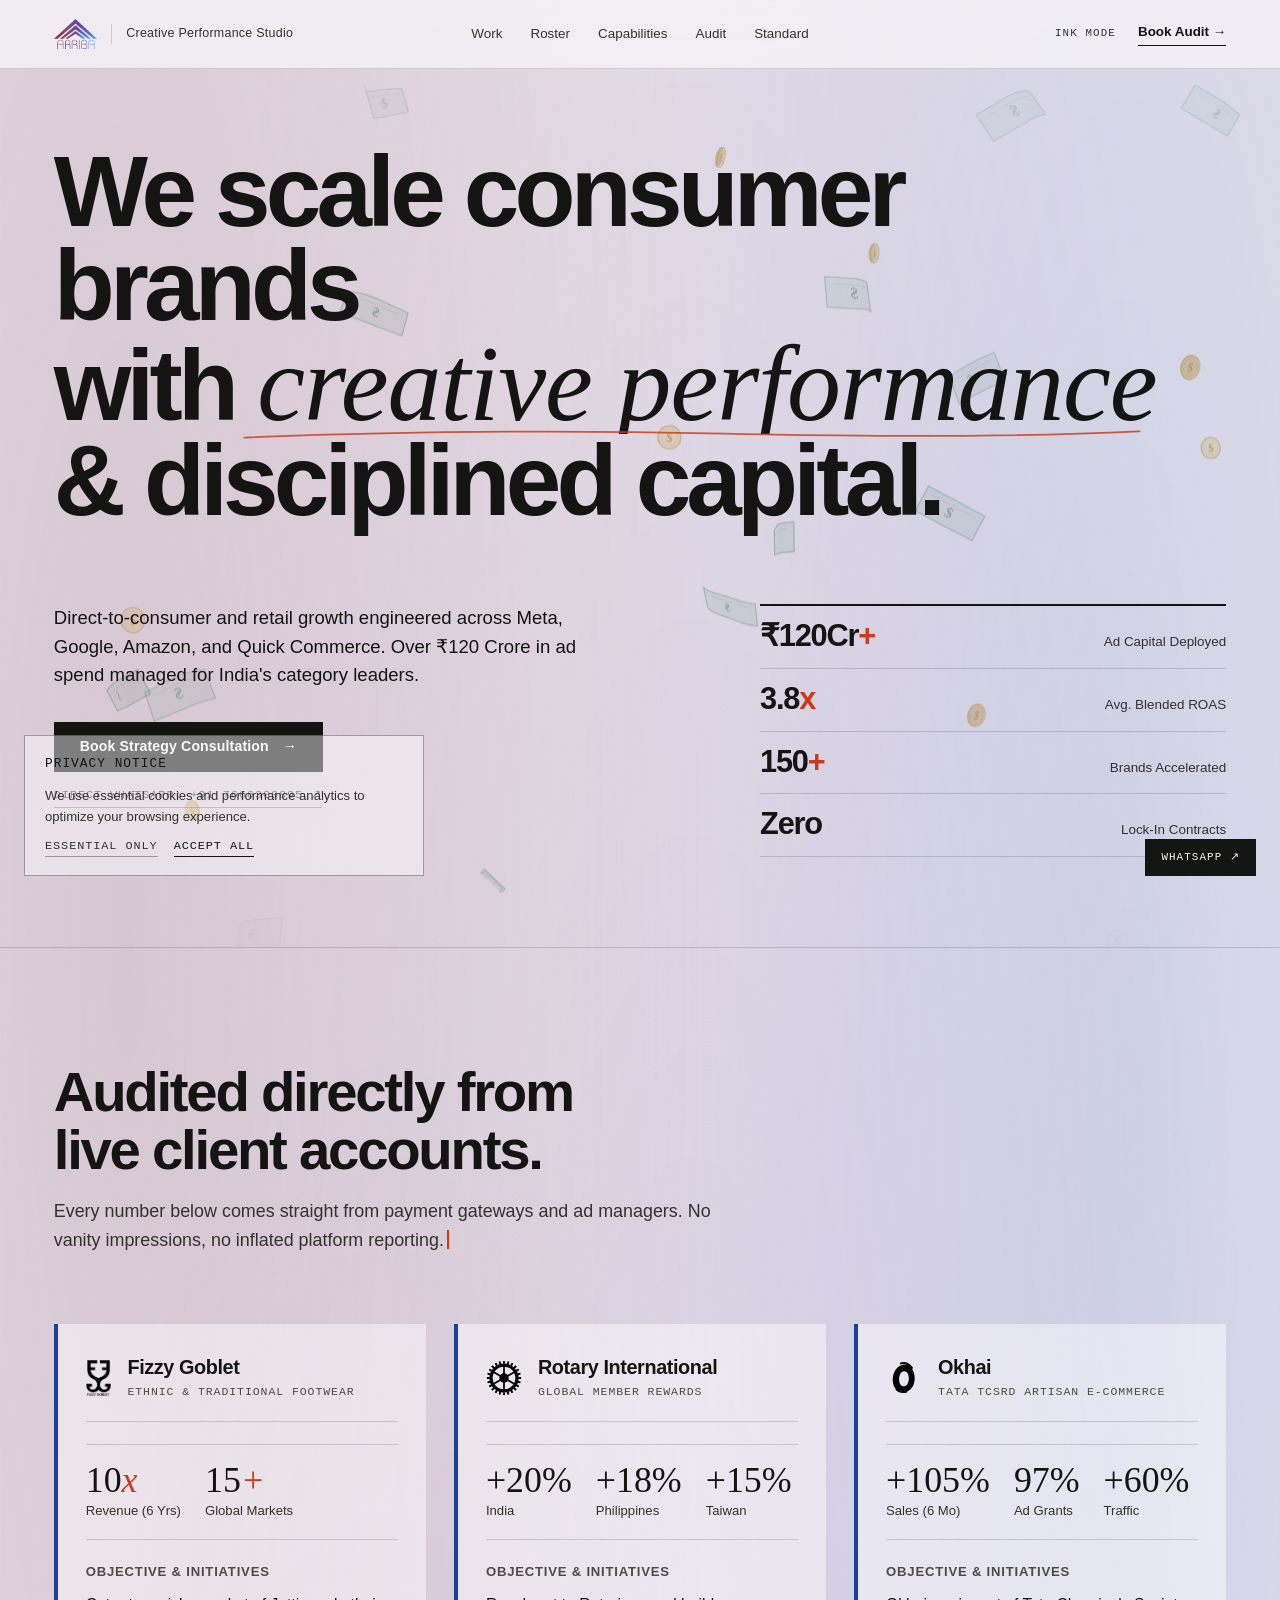
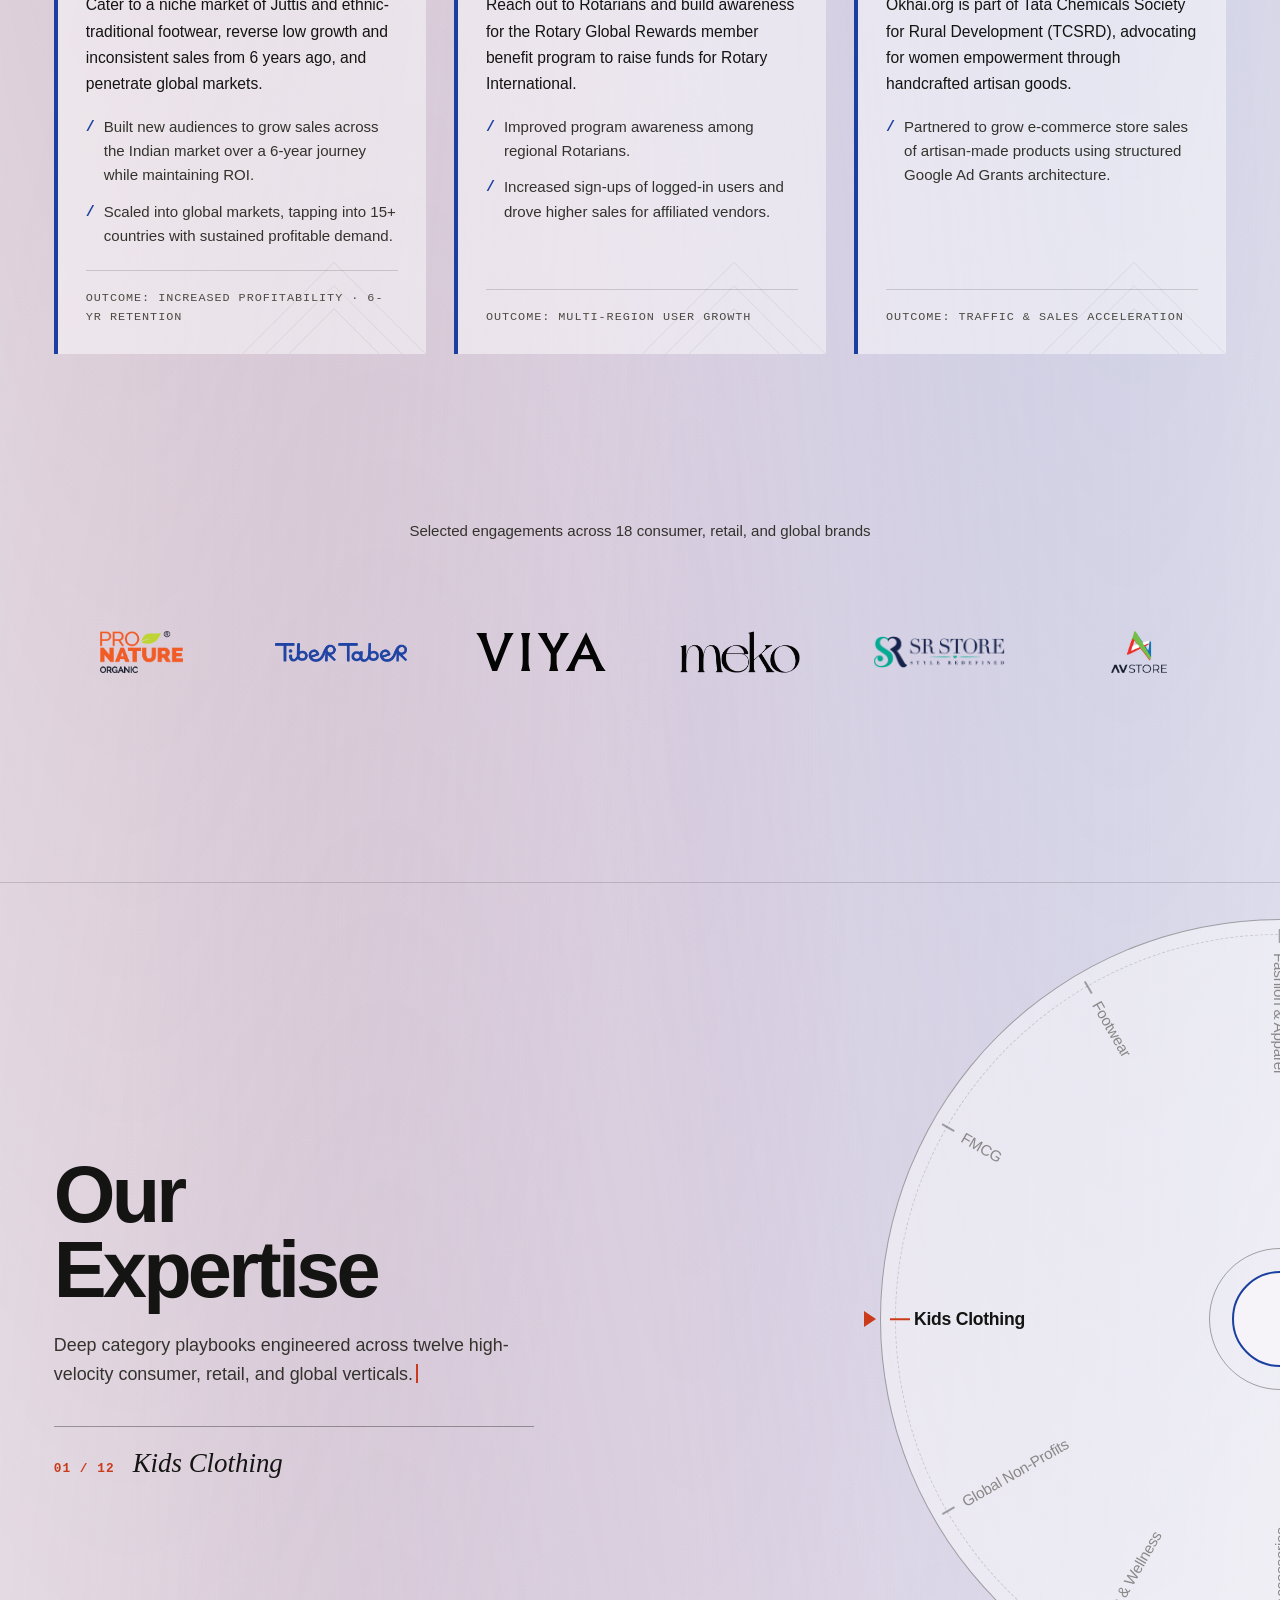
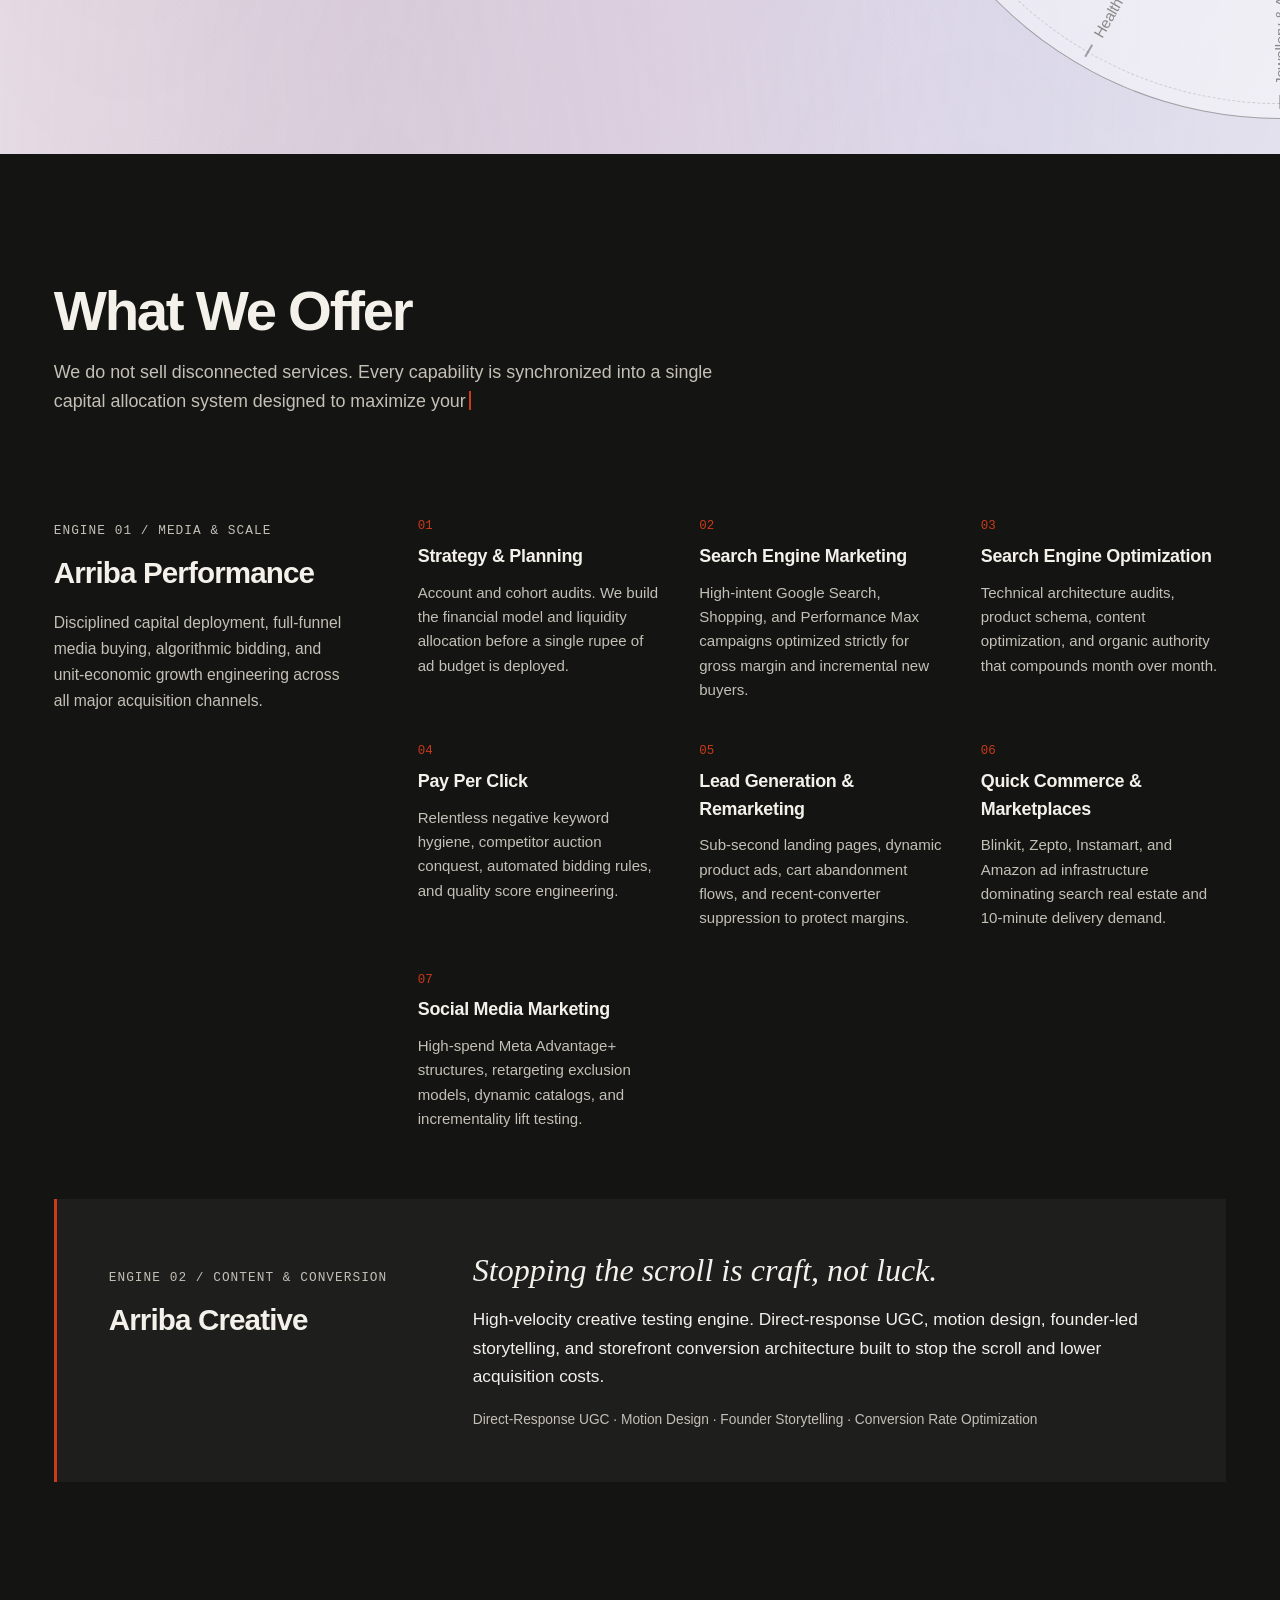
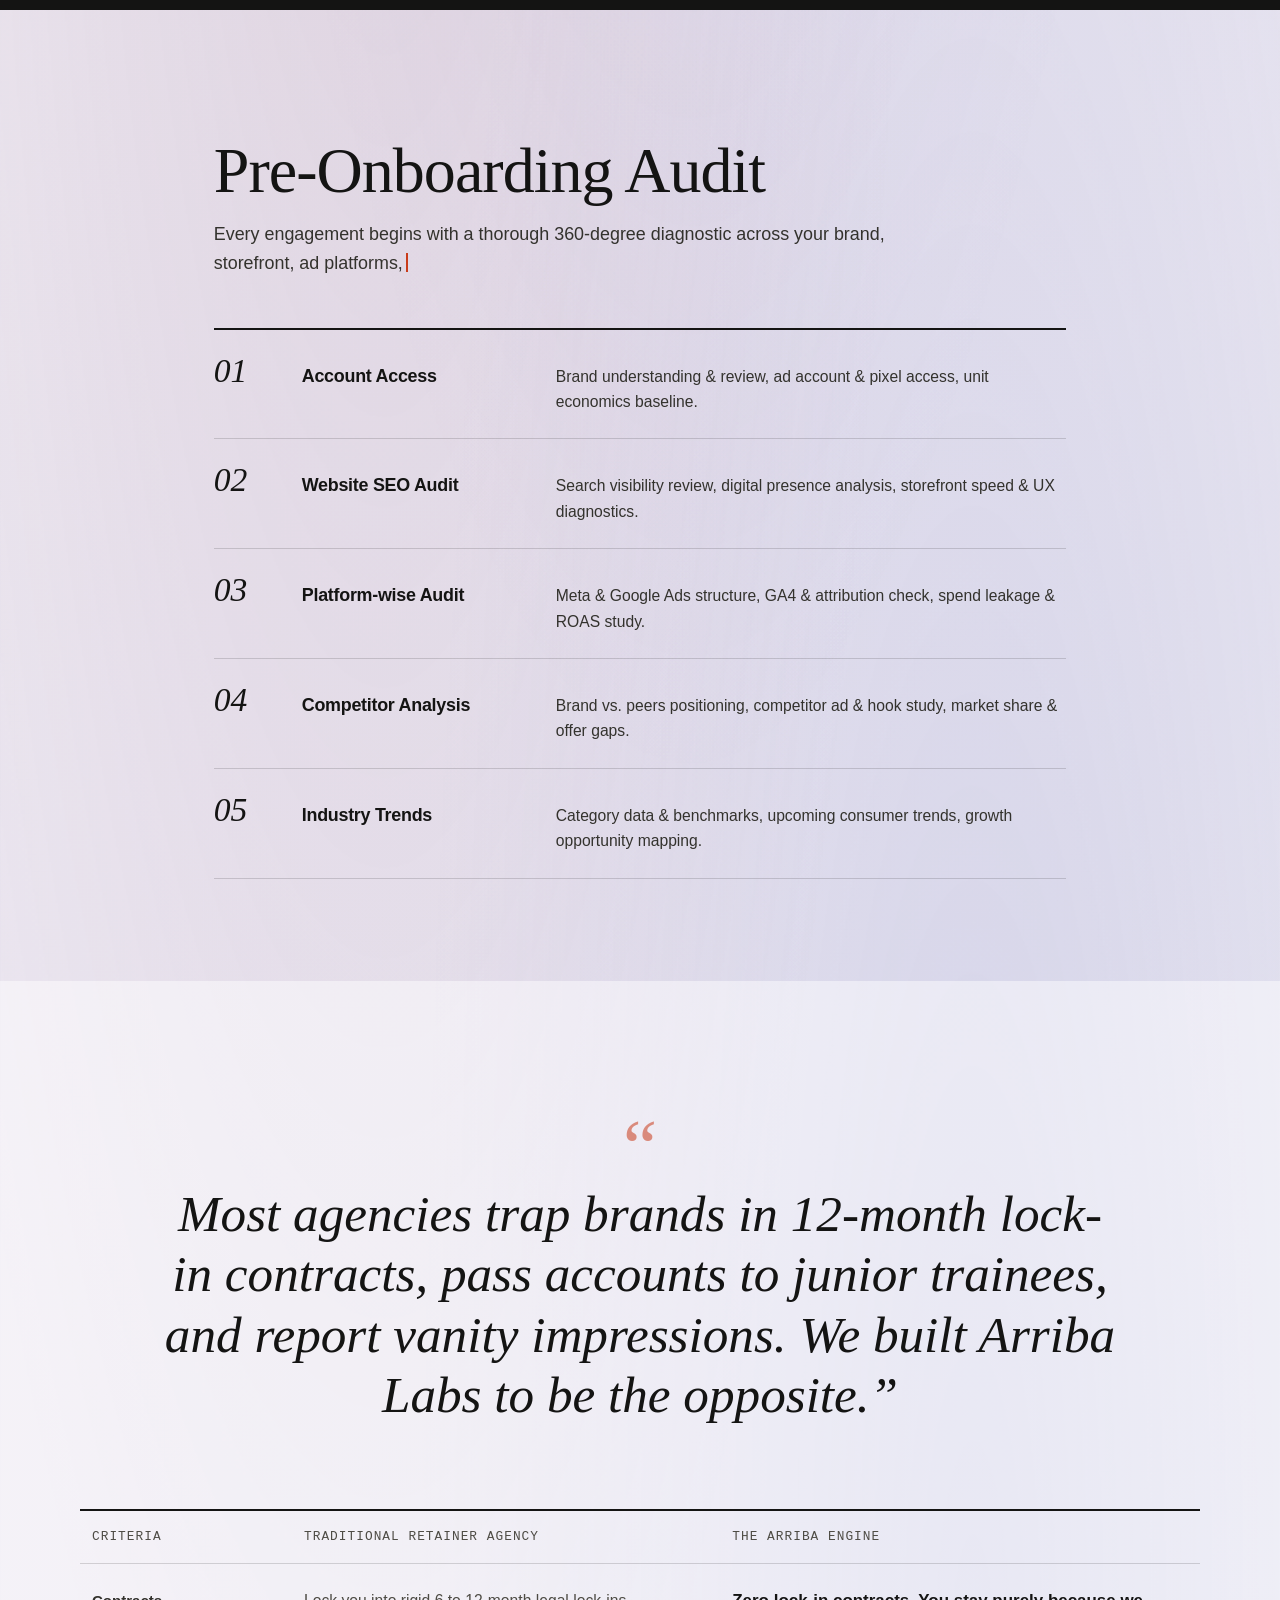
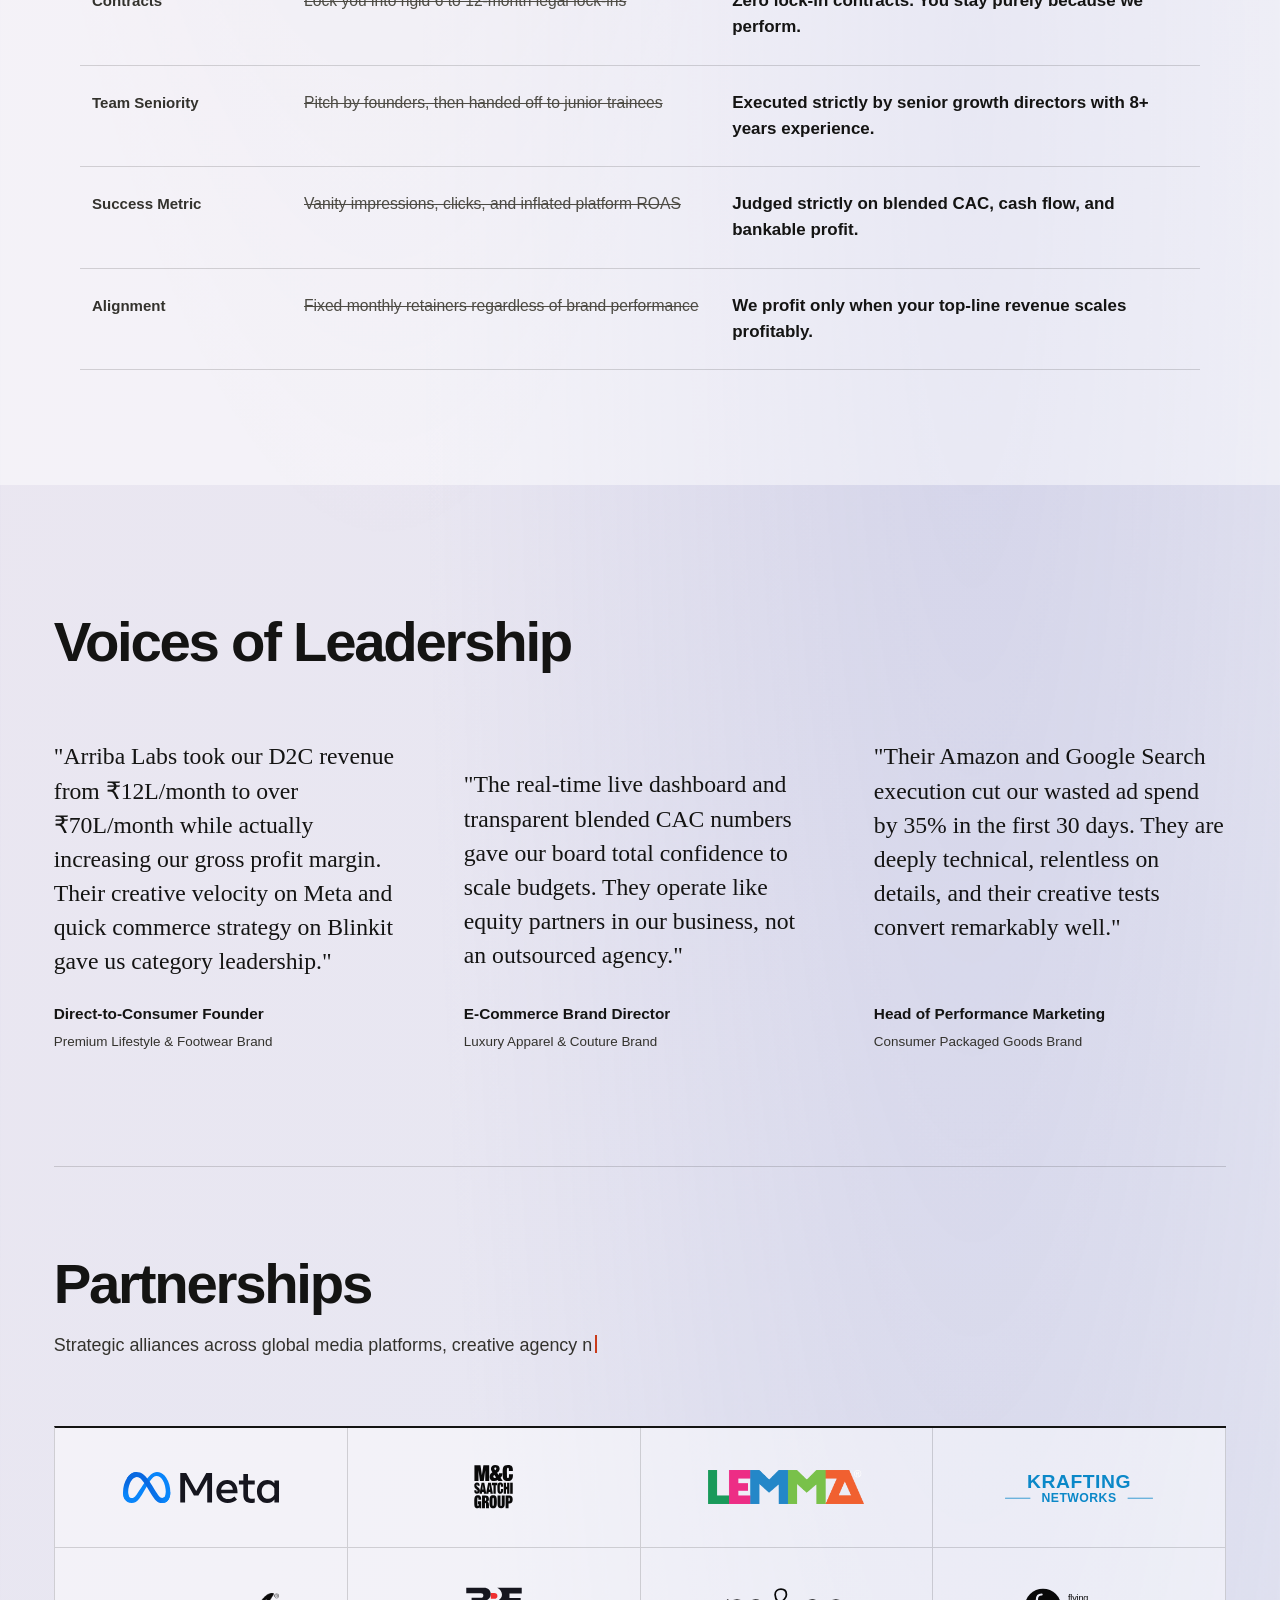
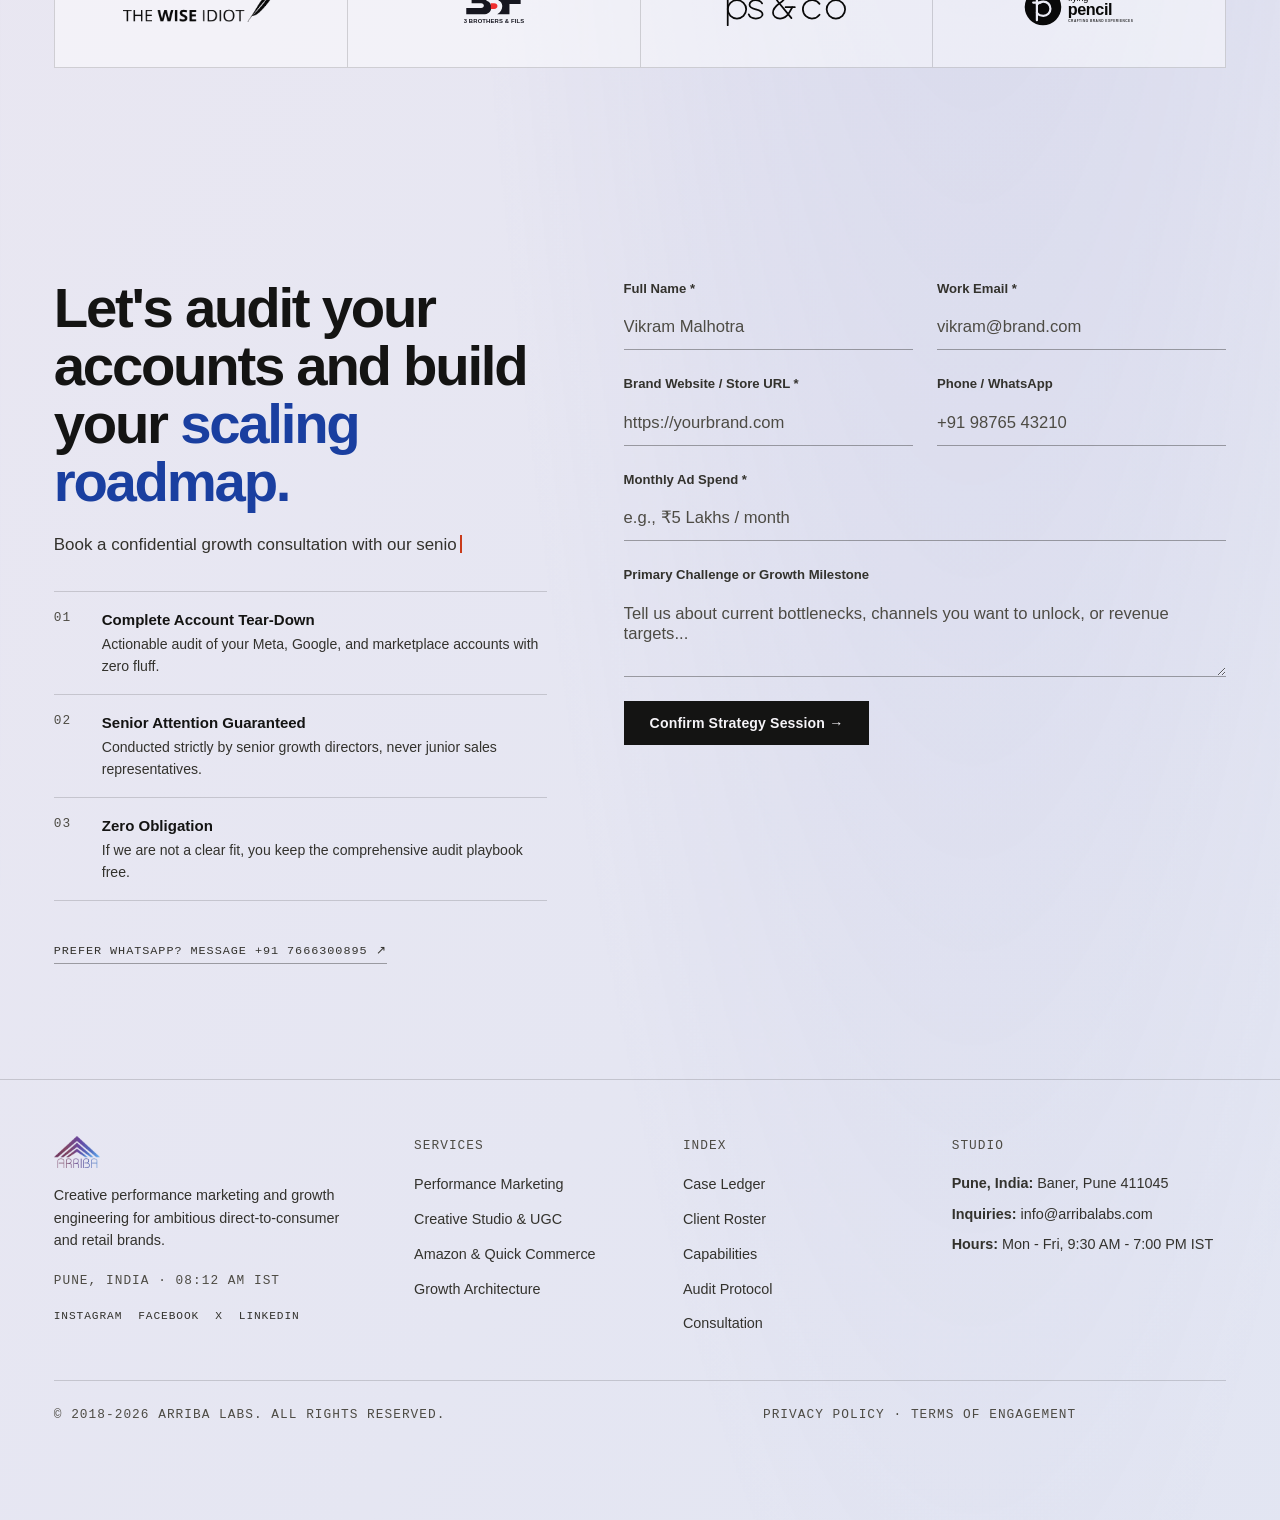
==== index.html @ d2f987c9 "Add Our Expertise section with right-aligned rolling half-wheel industry dial" ====
<!DOCTYPE html>
<html lang="en">
<head>
  <meta charset="UTF-8">
  <meta name="viewport" content="width=device-width, initial-scale=1.0">
  <title>Arriba Labs | Creative Performance Marketing Studio</title>
  <meta name="description" content="Arriba Labs is a creative performance marketing studio scaling high-growth direct-to-consumer and retail brands with over Rs 120 Crore in ad capital deployed. Meta Business Partner and Google Premier Partner.">
  <meta name="keywords" content="e-commerce growth agency, performance marketing, meta ads, google ads, amazon ads, quick commerce, retail media, CRO, Arriba Labs">
  <meta name="author" content="Arriba Labs">

  <!-- Security Headers & Policies -->
  <meta http-equiv="Content-Security-Policy" content="default-src 'self'; script-src 'self'; style-src 'self' 'unsafe-inline' https://fonts.googleapis.com; font-src 'self' https://fonts.gstatic.com; img-src 'self' data: https:; connect-src 'self' https://formsubmit.co; upgrade-insecure-requests;">
  <meta http-equiv="X-Content-Type-Options" content="nosniff">
  <meta name="referrer" content="strict-origin-when-cross-origin">

  <!-- Open Graph -->
  <meta property="og:type" content="website">
  <meta property="og:title" content="Arriba Labs | Creative Performance Marketing Studio">
  <meta property="og:description" content="Direct-to-consumer and retail growth engineered across Meta, Google, Amazon, and Quick Commerce. Over Rs 120 Crore in ad spend managed for category leaders.">
  <meta property="og:url" content="https://arribalabs.com">
  <meta property="og:site_name" content="Arriba Labs">
  <meta property="og:image" content="https://arribalabs.com/og-image.jpg">
  <meta property="og:image:width" content="1200">
  <meta property="og:image:height" content="630">
  <meta property="og:image:alt" content="Arriba Labs - Creative Performance Marketing Studio">

  <!-- Twitter Card -->
  <meta name="twitter:card" content="summary_large_image">
  <meta name="twitter:title" content="Arriba Labs | Creative Performance Marketing Studio">
  <meta name="twitter:description" content="Direct-to-consumer and retail growth engineered across Meta, Google, Amazon, and Quick Commerce. Over Rs 120 Crore in ad spend managed.">
  <meta name="twitter:image" content="https://arribalabs.com/og-image.jpg">

  <!-- Favicons & Manifest -->
  <link rel="icon" type="image/x-icon" href="favicon.ico">
  <link rel="icon" type="image/png" sizes="16x16" href="favicon-16x16.png">
  <link rel="icon" type="image/png" sizes="32x32" href="favicon-32x32.png">
  <link rel="icon" type="image/png" sizes="192x192" href="favicon.png">
  <link rel="apple-touch-icon" sizes="180x180" href="apple-touch-icon.png">
  <link rel="manifest" href="site.webmanifest">
  <meta name="theme-color" content="#f2efe9">

  <!-- Typography: Plus Jakarta Sans + Instrument Serif + IBM Plex Mono -->
  <link rel="preconnect" href="https://fonts.googleapis.com">
  <link rel="preconnect" href="https://fonts.gstatic.com" crossorigin>
  <link href="https://fonts.googleapis.com/css2?family=IBM+Plex+Mono:wght@400;500;600&family=Instrument+Serif:ital@0;1&family=Plus+Jakarta+Sans:wght@400;500;600;700;800&display=swap" rel="stylesheet">

  <!-- Stylesheet -->
  <link rel="stylesheet" href="styles.css">
</head>
<body>

  <!-- ==================== PRINT MASTHEAD ==================== -->
  <header class="masthead" id="site-header">
    <div class="wrap masthead-inner">
      <a href="#top" class="masthead-brand" aria-label="Arriba Labs Home">
        <img src="images/arriba-logo-gradient.png" alt="Arriba Labs" class="masthead-logo" width="120" height="36">
        <span class="masthead-descriptor">Creative Performance Studio</span>
      </a>

      <nav class="masthead-nav" aria-label="Primary Navigation">
        <a href="#results" class="masthead-link">Work</a>
        <a href="#clients" class="masthead-link">Roster</a>
        <a href="#services" class="masthead-link">Capabilities</a>
        <a href="#approach" class="masthead-link">Audit</a>
        <a href="#standard" class="masthead-link">Standard</a>
      </nav>

      <div class="masthead-right">
        <button type="button" class="mode-switch" id="theme-toggle" aria-label="Switch paper and ink theme">Ink Mode</button>
        <a href="#contact" class="masthead-cta">Book Audit <span class="arrow-glide">&rarr;</span></a>
        <button type="button" class="menu-btn" id="mobile-toggle" aria-label="Open Menu">Menu</button>
      </div>
    </div>
  </header>

  <!-- Mobile Fullscreen Index -->
  <div class="mobile-index" id="mobile-drawer" aria-hidden="true">
    <div class="mobile-index-top">
      <img src="images/arriba-logo-gradient.png" alt="Arriba Labs" class="masthead-logo" width="110" height="32">
      <button type="button" class="menu-btn" id="drawer-close" style="display:inline-block;">Close</button>
    </div>

    <nav class="mobile-index-links" aria-label="Mobile Navigation">
      <a href="#results"><span>01</span>Selected Work</a>
      <a href="#clients"><span>02</span>Client Roster</a>
      <a href="#services"><span>03</span>Capabilities</a>
      <a href="#approach"><span>04</span>Pre-Onboarding Audit</a>
      <a href="#standard"><span>05</span>The Arriba Standard</a>
      <a href="#contact"><span>06</span>Consultation</a>
    </nav>

    <div style="display:flex; flex-direction:column; gap:12px;">
      <a href="#contact" class="action-primary">Book Strategy Consultation &rarr;</a>
      <a href="https://wa.me/917666300895?text=Hi%20Arriba%20Labs,%20I'd%20like%20to%20discuss%20scaling%20our%20e-commerce%20brand." class="action-inline" target="_blank" rel="noopener noreferrer">Direct WhatsApp: +91 7666300895</a>
    </div>
  </div>

  <main id="top">

    <!-- ==================== BAND 01: EXHIBITION COVER ==================== -->
    <section class="cover-band">
      <canvas class="currency-rain-canvas" id="currency-rain-canvas" aria-hidden="true"></canvas>
      <div class="wrap">
        <h1 class="cover-headline">
          We scale consumer brands<br>
          with <span class="serif-i"><span class="shine-phrase">creative performance</span><svg class="headline-underline-svg" viewBox="0 0 420 22" preserveAspectRatio="none" aria-hidden="true"><path d="M 3 16 Q 110 4 225 11 T 417 8" /></svg></span><br>
          <span class="cover-headline-indent">&amp; disciplined capital.</span>
        </h1>

        <div class="cover-spread">
          <!-- Col 1-6: Editorial Thesis & Actions -->
          <div class="cover-thesis-col">
            <p class="cover-thesis">
              Direct-to-consumer and retail growth engineered across Meta, Google, Amazon, and Quick Commerce. Over ₹120 Crore in ad spend managed for India's category leaders.
            </p>
            <div class="cover-actions">
              <a href="#contact" class="action-primary">Book Strategy Consultation <span class="arrow-glide">&rarr;</span></a>
              <a href="https://wa.me/917666300895?text=Hi%20Arriba%20Labs,%20I'd%20like%20to%20discuss%20scaling%20our%20e-commerce%20brand." class="action-inline" target="_blank" rel="noopener noreferrer">Direct WhatsApp: +91 7666300895 &nearr;</a>
            </div>
          </div>

          <!-- Col 8-12: Vertical Financial Ledger -->
          <div class="cover-ledger-col" aria-label="Key Performance Figures">
            <div class="ledger-line">
              <span class="ledger-figure">₹120Cr<em>+</em></span>
              <span class="ledger-desc">Ad Capital Deployed</span>
            </div>
            <div class="ledger-line">
              <span class="ledger-figure">3.8<em>x</em></span>
              <span class="ledger-desc">Avg. Blended ROAS</span>
            </div>
            <div class="ledger-line">
              <span class="ledger-figure">150<em>+</em></span>
              <span class="ledger-desc">Brands Accelerated</span>
            </div>
            <div class="ledger-line">
              <span class="ledger-figure">Zero</span>
              <span class="ledger-desc">Lock-In Contracts</span>
            </div>
          </div>
        </div>
      </div>
    </section>

    <!-- ==================== BAND 02: VERIFIED CASE STUDIES ==================== -->
    <section class="cases-band" id="results">
      <div class="wrap">
        <div class="band-header">
          <div class="band-header-left">
            <h2 class="band-heading">Audited directly from<br>live client accounts.</h2>
          </div>
          <p class="band-header-right" data-typewriter>
            Every number below comes straight from payment gateways and ad managers. No vanity impressions, no inflated platform reporting.
          </p>
        </div>

        <!-- 3 Vertical Case Study Cards in a Single Line -->
        <div class="cases-row-3">

          <!-- Case Card 01: Fizzy Goblet -->
          <article class="case-plate-card">
            <svg class="case-trajectory-art" viewBox="0 0 360 220" aria-hidden="true">
              <path d="M 10 210 L 180 40 L 350 210" />
              <path d="M 48 210 L 180 78 L 312 210" />
              <path d="M 86 210 L 180 116 L 274 210" />
            </svg>

            <div class="case-brand-row">
              <img src="logos/fizzy-goblet.png" alt="Fizzy Goblet" class="case-logo" loading="lazy">
              <div>
                <h3 class="case-card-name">Fizzy Goblet</h3>
                <span class="mono case-card-cat">Ethnic &amp; Traditional Footwear</span>
              </div>
            </div>

            <div class="case-inline-stats">
              <div><strong>10<em class="serif-i" style="color:var(--vermilion);">x</em></strong><span>Revenue (6 Yrs)</span></div>
              <div><strong>15<em class="serif-i" style="color:var(--vermilion);">+</em></strong><span>Global Markets</span></div>
            </div>

            <div class="case-editorial-copy">
              <h4>Objective &amp; Initiatives</h4>
              <p>
                Cater to a niche market of Juttis and ethnic-traditional footwear, reverse low growth and inconsistent sales from 6 years ago, and penetrate global markets.
              </p>
              <ul>
                <li>Built new audiences to grow sales across the Indian market over a 6-year journey while maintaining ROI.</li>
                <li>Scaled into global markets, tapping into 15+ countries with sustained profitable demand.</li>
              </ul>
            </div>

            <div class="case-card-footer mono">Outcome: Increased Profitability &middot; 6-Yr Retention</div>
          </article>

          <!-- Case Card 02: Rotary International -->
          <article class="case-plate-card">
            <svg class="case-trajectory-art" viewBox="0 0 360 220" aria-hidden="true">
              <path d="M 10 210 L 180 40 L 350 210" />
              <path d="M 48 210 L 180 78 L 312 210" />
              <path d="M 86 210 L 180 116 L 274 210" />
            </svg>

            <div class="case-brand-row">
              <img src="logos/rotary-international.svg" alt="Rotary International" class="case-logo" loading="lazy">
              <div>
                <h3 class="case-card-name">Rotary International</h3>
                <span class="mono case-card-cat">Global Member Rewards</span>
              </div>
            </div>

            <div class="case-inline-stats">
              <div><strong>+20%</strong><span>India</span></div>
              <div><strong>+18%</strong><span>Philippines</span></div>
              <div><strong>+15%</strong><span>Taiwan</span></div>
            </div>

            <div class="case-editorial-copy">
              <h4>Objective &amp; Initiatives</h4>
              <p>Reach out to Rotarians and build awareness for the Rotary Global Rewards member benefit program to raise funds for Rotary International.</p>
              <ul>
                <li>Improved program awareness among regional Rotarians.</li>
                <li>Increased sign-ups of logged-in users and drove higher sales for affiliated vendors.</li>
              </ul>
            </div>

            <div class="case-card-footer mono">Outcome: Multi-Region User Growth</div>
          </article>

          <!-- Case Card 03: Okhai -->
          <article class="case-plate-card">
            <svg class="case-trajectory-art" viewBox="0 0 360 220" aria-hidden="true">
              <path d="M 10 210 L 180 40 L 350 210" />
              <path d="M 48 210 L 180 78 L 312 210" />
              <path d="M 86 210 L 180 116 L 274 210" />
            </svg>

            <div class="case-brand-row">
              <img src="logos/okhai.svg" alt="Okhai" class="case-logo" loading="lazy">
              <div>
                <h3 class="case-card-name">Okhai</h3>
                <span class="mono case-card-cat">Tata TCSRD Artisan E-Commerce</span>
              </div>
            </div>

            <div class="case-inline-stats">
              <div><strong>+105%</strong><span>Sales (6 Mo)</span></div>
              <div><strong>97%</strong><span>Ad Grants</span></div>
              <div><strong>+60%</strong><span>Traffic</span></div>
            </div>

            <div class="case-editorial-copy">
              <h4>Objective &amp; Initiatives</h4>
              <p>Okhai.org is part of Tata Chemicals Society for Rural Development (TCSRD), advocating for women empowerment through handcrafted artisan goods.</p>
              <ul>
                <li>Partnered to grow e-commerce store sales of artisan-made products using structured Google Ad Grants architecture.</li>
              </ul>
            </div>

            <div class="case-card-footer mono">Outcome: Traffic &amp; Sales Acceleration</div>
          </article>

        </div>
      </div>
    </section>

    <!-- ==================== BAND 03: CLIENT SPECIMEN WALL ==================== -->
    <section class="roster-band" id="clients">
      <div class="wrap">
        <div class="roster-top">
          <p class="roster-caption">Selected engagements across 18 consumer, retail, and global brands</p>
        </div>

        <div class="specimen-grid" id="client-reel-grid" aria-label="Client brand roster">
          <div class="specimen-cell"><img src="logos/pro-nature-organic-light.png" data-light-src="logos/pro-nature-organic-light.png" data-dark-src="logos/pro-nature-organic.png" alt="Pro Nature Organic" class="specimen-logo" loading="lazy"></div>
          <div class="specimen-cell"><img src="logos/tiber-taber-blue.png" data-light-src="logos/tiber-taber-blue.png" data-dark-src="logos/tiber-taber.png" alt="Tiber Taber" class="specimen-logo" loading="lazy"></div>
          <div class="specimen-cell"><img src="logos/viya.svg" alt="VIYA" class="specimen-logo logo--mono-white" loading="lazy"></div>
          <div class="specimen-cell"><img src="logos/meko-studio.png" alt="Meko Studio" class="specimen-logo logo--mono-white" loading="lazy"></div>
          <div class="specimen-cell"><img src="logos/sr-store-color.png" data-light-src="logos/sr-store-color.png" data-dark-src="logos/sr-store.png" alt="SR Store" class="specimen-logo" loading="lazy"></div>
          <div class="specimen-cell"><img src="logos/av-store-light.png" data-light-src="logos/av-store-light.png" data-dark-src="logos/av-store.png" alt="AV Store" class="specimen-logo" loading="lazy"></div>
          <div class="specimen-cell"><img src="logos/todds-life.png" alt="TODDS Life" class="specimen-logo logo--mono-white" loading="lazy"></div>
          <div class="specimen-cell"><img src="logos/anthrilo.png" alt="Anthrilo" class="specimen-logo" loading="lazy"></div>
          <div class="specimen-cell"><img src="logos/beauty-garage.svg" alt="Beauty Garage" class="specimen-logo logo--mono-white" loading="lazy"></div>
          <div class="specimen-cell"><img src="logos/fizzy-goblet.png" alt="Fizzy Goblet" class="specimen-logo logo--mono-white" loading="lazy"></div>
          <div class="specimen-cell"><img src="logos/the-india-craft-house.png" alt="The India Craft House" class="specimen-logo" loading="lazy"></div>
          <div class="specimen-cell"><img src="logos/ragr.svg" alt="RAGR" class="specimen-logo logo--mono-white" loading="lazy"></div>
          <div class="specimen-cell"><img src="logos/tea1888.png" alt="Tea1888" class="specimen-logo logo--mono-white" loading="lazy"></div>
          <div class="specimen-cell"><img src="logos/nykaa-fashion-light.svg" data-light-src="logos/nykaa-fashion-light.svg" data-dark-src="logos/nykaa-fashion.svg" alt="Nykaa Fashion" class="specimen-logo" loading="lazy"></div>
          <div class="specimen-cell"><img src="logos/tata-soulfull.png" alt="Tata Soulfull" class="specimen-logo" loading="lazy"></div>
          <div class="specimen-cell"><img src="logos/mora-taara.png" alt="Mora Taara" class="specimen-logo logo--mono-white" loading="lazy"></div>
          <div class="specimen-cell"><img src="logos/lashika.png" alt="Lashika" class="specimen-logo logo--mono-white" loading="lazy"></div>
          <div class="specimen-cell"><img src="logos/bombay-realty.png" alt="Bombay Realty" class="specimen-logo logo--mono-white" loading="lazy"></div>
        </div>
      </div>
    </section>

    <!-- ==================== BAND 03B: OUR EXPERTISE (RIGHT-ALIGNED HALF-WHEEL DIAL) ==================== -->
    <section class="expertise-band" id="expertise">
      <div class="wrap expertise-layout">
        <div class="expertise-left">
          <h2 class="expertise-heading">Our<br>Expertise</h2>
          <p class="band-header-right" data-typewriter>
            Deep category playbooks engineered across twelve high-velocity consumer, retail, and global verticals.
          </p>
          <div class="expertise-active-readout">
            <span class="mono" id="expertise-counter">01 / 12</span>
            <span class="expertise-active-name" id="expertise-active-label">Kids Clothing</span>
          </div>
        </div>
      </div>

      <!-- Completely Right-Aligned Rolling Half-Wheel -->
      <div class="expertise-wheel-stage" id="expertise-wheel-stage" aria-label="Industries we serve wheel">
        <div class="wheel-pointer-notch" aria-hidden="true"></div>
        <div class="expertise-wheel-rotor" id="expertise-wheel-rotor">
          <div class="wheel-ring wheel-ring--outer" aria-hidden="true"></div>
          <div class="wheel-ring wheel-ring--inner" aria-hidden="true"></div>
          <div class="wheel-hub" aria-hidden="true"></div>
          <!-- 12 industry spokes populated & rotated cleanly via script.js -->
        </div>
      </div>
    </section>

    <!-- ==================== BAND 04: CAPABILITIES (INVERTED EXHIBITION BAND) ==================== -->
    <section class="capabilities-band" id="services">
      <div class="wrap">
        <div class="band-header">
          <div class="band-header-left">
            <h2 class="band-heading">What We Offer</h2>
          </div>
          <p class="band-header-right" data-typewriter>
            We do not sell disconnected services. Every capability is synchronized into a single capital allocation system designed to maximize your bottom-line profit.
          </p>
        </div>

        <!-- Engine 01: Arriba Performance (All 7 core pillars visible immediately) -->
        <div class="cap-engines-layout">
          <div class="cap-engine-intro">
            <span class="mono" style="color:var(--band-dark-muted);">Engine 01 / Media &amp; Scale</span>
            <h3>Arriba Performance</h3>
            <p>
              Disciplined capital deployment, full-funnel media buying, algorithmic bidding, and unit-economic growth engineering across all major acquisition channels.
            </p>
          </div>

          <div class="cap-services-grid">
            <div class="cap-service-entry">
              <div class="cap-service-head"><span class="cap-service-num">01</span><h4>Strategy &amp; Planning</h4></div>
              <p>Account and cohort audits. We build the financial model and liquidity allocation before a single rupee of ad budget is deployed.</p>
            </div>
            <div class="cap-service-entry">
              <div class="cap-service-head"><span class="cap-service-num">02</span><h4>Search Engine Marketing</h4></div>
              <p>High-intent Google Search, Shopping, and Performance Max campaigns optimized strictly for gross margin and incremental new buyers.</p>
            </div>
            <div class="cap-service-entry">
              <div class="cap-service-head"><span class="cap-service-num">03</span><h4>Search Engine Optimization</h4></div>
              <p>Technical architecture audits, product schema, content optimization, and organic authority that compounds month over month.</p>
            </div>
            <div class="cap-service-entry">
              <div class="cap-service-head"><span class="cap-service-num">04</span><h4>Pay Per Click</h4></div>
              <p>Relentless negative keyword hygiene, competitor auction conquest, automated bidding rules, and quality score engineering.</p>
            </div>
            <div class="cap-service-entry">
              <div class="cap-service-head"><span class="cap-service-num">05</span><h4>Lead Generation &amp; Remarketing</h4></div>
              <p>Sub-second landing pages, dynamic product ads, cart abandonment flows, and recent-converter suppression to protect margins.</p>
            </div>
            <div class="cap-service-entry">
              <div class="cap-service-head"><span class="cap-service-num">06</span><h4>Quick Commerce &amp; Marketplaces</h4></div>
              <p>Blinkit, Zepto, Instamart, and Amazon ad infrastructure dominating search real estate and 10-minute delivery demand.</p>
            </div>
            <div class="cap-service-entry">
              <div class="cap-service-head"><span class="cap-service-num">07</span><h4>Social Media Marketing</h4></div>
              <p>High-spend Meta Advantage+ structures, retargeting exclusion models, dynamic catalogs, and incrementality lift testing.</p>
            </div>
          </div>
        </div>

        <!-- Engine 02: Arriba Creative -->
        <div class="cap-creative-strip">
          <div>
            <span class="mono" style="color:var(--band-dark-muted);">Engine 02 / Content &amp; Conversion</span>
            <h3>Arriba Creative</h3>
          </div>
          <div class="cap-creative-body">
            <div class="cap-creative-lead-quote">Stopping the scroll is craft, not luck.</div>
            <p>
              High-velocity creative testing engine. Direct-response UGC, motion design, founder-led storytelling, and storefront conversion architecture built to stop the scroll and lower acquisition costs.
            </p>
            <div class="cap-creative-tags">
              Direct-Response UGC &middot; Motion Design &middot; Founder Storytelling &middot; Conversion Rate Optimization
            </div>
          </div>
        </div>
      </div>
    </section>

    <!-- ==================== BAND 05: PRE-ONBOARDING AUDIT ==================== -->
    <section class="audit-band" id="approach">
      <div class="wrap audit-briefing">
        <div class="audit-briefing-head">
          <h2 class="audit-heading-serif">Pre-Onboarding Audit</h2>
          <p class="band-header-right" data-typewriter>
            Every engagement begins with a thorough 360-degree diagnostic across your brand, storefront, ad platforms, competitors, and category trends.
          </p>
        </div>

        <div class="audit-rows">
          <div class="audit-row">
            <span class="audit-row-num">01</span>
            <h3 class="audit-row-title">Account Access</h3>
            <p class="audit-row-items">Brand understanding &amp; review, ad account &amp; pixel access, unit economics baseline.</p>
          </div>
          <div class="audit-row">
            <span class="audit-row-num">02</span>
            <h3 class="audit-row-title">Website SEO Audit</h3>
            <p class="audit-row-items">Search visibility review, digital presence analysis, storefront speed &amp; UX diagnostics.</p>
          </div>
          <div class="audit-row">
            <span class="audit-row-num">03</span>
            <h3 class="audit-row-title">Platform-wise Audit</h3>
            <p class="audit-row-items">Meta &amp; Google Ads structure, GA4 &amp; attribution check, spend leakage &amp; ROAS study.</p>
          </div>
          <div class="audit-row">
            <span class="audit-row-num">04</span>
            <h3 class="audit-row-title">Competitor Analysis</h3>
            <p class="audit-row-items">Brand vs. peers positioning, competitor ad &amp; hook study, market share &amp; offer gaps.</p>
          </div>
          <div class="audit-row">
            <span class="audit-row-num">05</span>
            <h3 class="audit-row-title">Industry Trends</h3>
            <p class="audit-row-items">Category data &amp; benchmarks, upcoming consumer trends, growth opportunity mapping.</p>
          </div>
        </div>
      </div>
    </section>

    <!-- ==================== BAND 06: THE ARRIBA STANDARD ==================== -->
    <section class="standard-band" id="standard">
      <div class="wrap">
        <div class="pull-quote-wrap">
          <span class="pull-quote-glyph" aria-hidden="true">&ldquo;</span>
          <blockquote class="pull-quote">
            Most agencies trap brands in 12-month lock-in contracts, pass accounts to junior trainees, and report vanity impressions. We built Arriba Labs to be the opposite.&rdquo;
          </blockquote>
        </div>

        <div class="standard-table">
          <div class="standard-row standard-row--head mono">
            <span>Criteria</span>
            <span>Traditional Retainer Agency</span>
            <span>The Arriba Engine</span>
          </div>
          <div class="standard-row">
            <span style="font-weight:600; font-size:0.94rem; color:var(--ink-muted);">Contracts</span>
            <span class="standard-legacy">Lock you into rigid 6 to 12-month legal lock-ins</span>
            <span class="standard-arriba">Zero lock-in contracts. You stay purely because we perform.</span>
          </div>
          <div class="standard-row">
            <span style="font-weight:600; font-size:0.94rem; color:var(--ink-muted);">Team Seniority</span>
            <span class="standard-legacy">Pitch by founders, then handed off to junior trainees</span>
            <span class="standard-arriba">Executed strictly by senior growth directors with 8+ years experience.</span>
          </div>
          <div class="standard-row">
            <span style="font-weight:600; font-size:0.94rem; color:var(--ink-muted);">Success Metric</span>
            <span class="standard-legacy">Vanity impressions, clicks, and inflated platform ROAS</span>
            <span class="standard-arriba">Judged strictly on blended CAC, cash flow, and bankable profit.</span>
          </div>
          <div class="standard-row">
            <span style="font-weight:600; font-size:0.94rem; color:var(--ink-muted);">Alignment</span>
            <span class="standard-legacy">Fixed monthly retainers regardless of brand performance</span>
            <span class="standard-arriba">We profit only when your top-line revenue scales profitably.</span>
          </div>
        </div>
      </div>
    </section>

    <!-- ==================== BAND 07: LEADERSHIP VOICES & PARTNERS ==================== -->
    <section class="voices-band" id="partnerships">
      <div class="wrap">
        <div class="band-header">
          <div class="band-header-left">
            <h2 class="band-heading">Voices of Leadership</h2>
          </div>
        </div>

        <div class="voices-spread" id="testimonials">
          <article class="voice-entry">
            <p>"Arriba Labs took our D2C revenue from ₹12L/month to over ₹70L/month while actually increasing our gross profit margin. Their creative velocity on Meta and quick commerce strategy on Blinkit gave us category leadership."</p>
            <div class="voice-meta">
              <strong>Direct-to-Consumer Founder</strong>
              <span>Premium Lifestyle &amp; Footwear Brand</span>
            </div>
          </article>

          <article class="voice-entry">
            <p>"The real-time live dashboard and transparent blended CAC numbers gave our board total confidence to scale budgets. They operate like equity partners in our business, not an outsourced agency."</p>
            <div class="voice-meta">
              <strong>E-Commerce Brand Director</strong>
              <span>Luxury Apparel &amp; Couture Brand</span>
            </div>
          </article>

          <article class="voice-entry">
            <p>"Their Amazon and Google Search execution cut our wasted ad spend by 35% in the first 30 days. They are deeply technical, relentless on details, and their creative tests convert remarkably well."</p>
            <div class="voice-meta">
              <strong>Head of Performance Marketing</strong>
              <span>Consumer Packaged Goods Brand</span>
            </div>
          </article>
        </div>

        <div class="partner-strip-block">
          <div class="band-header" style="margin-bottom: 36px;">
            <div class="band-header-left">
              <h2 class="band-heading">Partnerships</h2>
            </div>
            <p class="band-header-right" data-typewriter>
              Strategic alliances across global media platforms, creative agency networks, and performance ecosystems.
            </p>
          </div>
          <div class="partner-row-open" aria-label="Partner agencies and platforms">
            <div class="partner-open-item"><img src="logos/partners/meta-light.svg" alt="Meta" data-partner="meta" loading="lazy"></div>
            <div class="partner-open-item"><img src="logos/partners/mc-saatchi.svg" alt="M&amp;C Saatchi Group" class="logo--mono-white" loading="lazy"></div>
            <div class="partner-open-item"><img src="logos/partners/lemma.png" alt="Lemma" loading="lazy"></div>
            <div class="partner-open-item"><img src="logos/partners/krafting-networks-light.svg" alt="Krafting Networks" data-partner="krafting" loading="lazy"></div>
            <div class="partner-open-item"><img src="logos/partners/the-wise-idiot.png" alt="The Wise Idiot" class="logo--mono-white" loading="lazy"></div>
            <div class="partner-open-item"><img src="logos/partners/3bf-light.svg" alt="3BF - 3 Brothers &amp; Fils" data-partner="3bf" loading="lazy"></div>
            <div class="partner-open-item"><img src="logos/partners/ps-and-co.svg" alt="ps &amp; co" class="logo--mono-white" loading="lazy"></div>
            <div class="partner-open-item"><img src="logos/partners/flying-pencil.svg" alt="Flying Pencil" class="logo--mono-white" loading="lazy"></div>
          </div>
        </div>
      </div>
    </section>

    <!-- ==================== BAND 08: CONSULTATION DISPATCH ==================== -->
    <section class="contact-band" id="contact">
      <div class="wrap contact-grid">
        <div>
          <h2 class="band-heading" style="margin-bottom:20px;">Let's audit your accounts and build your <span style="color:var(--cobalt);">scaling roadmap.</span></h2>
          <p style="font-size:1.06rem; color:var(--ink-muted); line-height:1.65;" data-typewriter>
            Book a confidential growth consultation with our senior strategy directors. We will dissect your current ad spend, uncover profit leaks, and outline your 90-day scaling roadmap.
          </p>

          <div class="contact-commitments">
            <div class="commitment-line">
              <span class="mono" style="color:var(--ink-faint);">01</span>
              <div>
                <strong>Complete Account Tear-Down</strong>
                <p>Actionable audit of your Meta, Google, and marketplace accounts with zero fluff.</p>
              </div>
            </div>
            <div class="commitment-line">
              <span class="mono" style="color:var(--ink-faint);">02</span>
              <div>
                <strong>Senior Attention Guaranteed</strong>
                <p>Conducted strictly by senior growth directors, never junior sales representatives.</p>
              </div>
            </div>
            <div class="commitment-line">
              <span class="mono" style="color:var(--ink-faint);">03</span>
              <div>
                <strong>Zero Obligation</strong>
                <p>If we are not a clear fit, you keep the comprehensive audit playbook free.</p>
              </div>
            </div>
          </div>

          <a href="https://wa.me/917666300895?text=Hi%20Arriba%20Labs,%20I'd%20like%20to%20discuss%20scaling%20our%20e-commerce%20brand." class="action-inline" target="_blank" rel="noopener noreferrer">Prefer WhatsApp? Message +91 7666300895 &nearr;</a>
        </div>

        <div>
          <form class="print-form" id="strategy-form" action="https://formsubmit.co/manas.pawar@arribalabs.com" method="POST" novalidate>
            <input type="hidden" name="_subject" value="New Growth Consultation Request - Arriba Labs">
            <input type="hidden" name="_template" value="table">
            <input type="hidden" name="_captcha" value="false">
            <input type="text" name="_honey" style="display:none" tabindex="-1" autocomplete="off" aria-hidden="true">

            <div class="print-form-row">
              <div class="field">
                <label for="full-name">Full Name *</label>
                <input type="text" id="full-name" name="fullName" placeholder="Vikram Malhotra" required>
                <span class="field-err">Please enter your name</span>
              </div>
              <div class="field">
                <label for="work-email">Work Email *</label>
                <input type="email" id="work-email" name="workEmail" placeholder="vikram@brand.com" required>
                <span class="field-err">Please enter a valid work email</span>
              </div>
            </div>

            <div class="print-form-row">
              <div class="field">
                <label for="brand-name">Brand Website / Store URL *</label>
                <input type="url" id="brand-name" name="brandUrl" placeholder="https://yourbrand.com" required>
                <span class="field-err">Please enter your store URL</span>
              </div>
              <div class="field">
                <label for="phone-number">Phone / WhatsApp</label>
                <input type="tel" id="phone-number" name="phone" placeholder="+91 98765 43210">
              </div>
            </div>

            <div class="field">
              <label for="ad-spend-select">Monthly Ad Spend *</label>
              <input type="text" id="ad-spend-select" name="adSpend" placeholder="e.g., ₹5 Lakhs / month" required>
              <span class="field-err">Please enter your current monthly spend</span>
            </div>

            <div class="field">
              <label for="growth-goal">Primary Challenge or Growth Milestone</label>
              <textarea id="growth-goal" name="goal" rows="3" placeholder="Tell us about current bottlenecks, channels you want to unlock, or revenue targets..."></textarea>
            </div>

            <div>
              <button type="submit" class="action-primary" id="submit-btn">Confirm Strategy Session &rarr;</button>
            </div>

            <div class="form-confirm" id="form-success" role="alert" aria-live="polite">
              <strong style="display:block; margin-bottom:4px;">Session Confirmed</strong>
              <p style="font-size:0.9rem; color:var(--ink-muted);">Our senior growth director will review your brand details and reach out within 2 hours with audit preparation notes.</p>
            </div>
          </form>
        </div>
      </div>
    </section>

  </main>

  <!-- ==================== COLOPHON FOOTER ==================== -->
  <footer class="colophon-footer">
    <div class="wrap">
      <div class="colophon-grid">
        <div>
          <img src="images/arriba-logo-gradient.png" alt="Arriba Labs" class="colophon-logo" width="130" height="38">
          <p class="colophon-desc">Creative performance marketing and growth engineering for ambitious direct-to-consumer and retail brands.</p>
          <span class="mono" id="ist-clock" style="color:var(--ink-faint);">Pune, India &middot; Live IST</span>
          <div class="colophon-socials">
            <a href="https://www.instagram.com/arribalabs" target="_blank" rel="noopener noreferrer">Instagram</a>
            <a href="https://www.facebook.com/arribalabs" target="_blank" rel="noopener noreferrer">Facebook</a>
            <a href="https://x.com/arribalabs" target="_blank" rel="noopener noreferrer">X</a>
            <a href="https://www.linkedin.com/company/arribalabs" target="_blank" rel="noopener noreferrer">LinkedIn</a>
          </div>
        </div>

        <div>
          <span class="colophon-title mono">Services</span>
          <ul class="colophon-list">
            <li><a href="#services">Performance Marketing</a></li>
            <li><a href="#services">Creative Studio &amp; UGC</a></li>
            <li><a href="#services">Amazon &amp; Quick Commerce</a></li>
            <li><a href="#services">Growth Architecture</a></li>
          </ul>
        </div>

        <div>
          <span class="colophon-title mono">Index</span>
          <ul class="colophon-list">
            <li><a href="#results">Case Ledger</a></li>
            <li><a href="#clients">Client Roster</a></li>
            <li><a href="#services">Capabilities</a></li>
            <li><a href="#approach">Audit Protocol</a></li>
            <li><a href="#contact">Consultation</a></li>
          </ul>
        </div>

        <div class="colophon-addr">
          <span class="colophon-title mono">Studio</span>
          <p><strong>Pune, India:</strong> Baner, Pune 411045</p>
          <p><strong>Inquiries:</strong> <a href="mailto:info@arribalabs.com">info@arribalabs.com</a></p>
          <p><strong>Hours:</strong> Mon - Fri, 9:30 AM - 7:00 PM IST</p>
        </div>
      </div>

      <div class="colophon-bottom mono">
        <span>&copy; 2018-2026 Arriba Labs. All Rights Reserved.</span>
        <span>Privacy Policy &middot; Terms of Engagement</span>
      </div>
    </div>
  </footer>

  <!-- Direct WhatsApp Anchor -->
  <a href="https://wa.me/917666300895?text=Hi%20Arriba%20Labs,%20I'd%20like%20to%20discuss%20scaling%20our%20e-commerce%20brand."
     target="_blank"
     rel="noopener noreferrer"
     class="wa-anchor"
     aria-label="Direct WhatsApp message with Arriba Labs">WhatsApp &nearr;</a>

  <!-- Quiet Cookie Notice -->
  <div class="cookie-notice" id="cookie-banner" role="region" aria-label="Cookie Preferences">
    <span class="mono">Privacy Notice</span>
    <p>We use essential cookies and performance analytics to optimize your browsing experience.</p>
    <div class="cookie-btns">
      <button type="button" class="action-inline" id="cookie-essential-btn">Essential Only</button>
      <button type="button" class="action-inline" id="cookie-accept-btn" style="color:var(--ink); border-bottom-color:var(--ink);">Accept All</button>
    </div>
  </div>

  <!-- Pure Zero-Lag Vanilla Script (No Lenis, No Scroll Hijacking) -->
  <script defer src="script.js"></script>
</body>
</html>
---- styles.css ----
/* ==========================================================================
   ARRIBA LABS — SWISS EDITORIAL PRINT & ARCHITECTURAL SYSTEM (V3)
   Zero AI clichés. Zero scroll hijacking. Pure typographic composition.
   ========================================================================== */

:root {
  /* Light-First Archival Print Palette */
  --paper: #f6f4f8;
  --paper-alt: rgba(255, 255, 255, 0.46);
  --ink: #141413;
  --ink-muted: #33322d;
  --ink-faint: #4d4b44;
  --rule: rgba(20, 20, 19, 0.16);
  --rule-strong: rgba(20, 20, 19, 0.36);

  /* Inverted Exhibition Band (Always high-contrast) */
  --band-dark-bg: #141413;
  --band-dark-ink: #f4f1eb;
  --band-dark-muted: #c4c0b6;
  --band-dark-rule: rgba(244, 241, 235, 0.18);

  /* Brand Accents (Restrained Swiss Print Usage — Zero Gradients) */
  --cobalt: #1a3fa0;
  --vermilion: #c93b1a;

  /* Typography */
  --font-sans: 'Plus Jakarta Sans', -apple-system, BlinkMacSystemFont, sans-serif;
  --font-serif: 'Instrument Serif', Georgia, serif;
  --font-mono: 'IBM Plex Mono', 'SF Mono', Consolas, monospace;

  /* Grid & Rhythm */
  --max-w: 1420px;
  --pad-x: clamp(20px, 4.2vw, 64px);
}

html[data-theme="dark"] {
  --paper: #121210;
  --paper-alt: #1a1a17;
  --ink: #f4f1eb;
  --ink-muted: #cbc7be;
  --ink-faint: #a6a298;
  --rule: rgba(244, 241, 235, 0.15);
  --rule-strong: rgba(244, 241, 235, 0.34);

  --band-dark-bg: #1b1b18;
  --band-dark-ink: #f4f1eb;
  --band-dark-muted: #c4c0b6;
  --band-dark-rule: rgba(244, 241, 235, 0.16);

  --cobalt: #6c93ff;
  --vermilion: #f0603c;
}

/* ==========================================================================
   BASE RESET — NATIVE 120FPS SCROLL (NO SMOOTH-SCROLL HIJACKING)
   ========================================================================== */
*, *::before, *::after {
  box-sizing: border-box;
  margin: 0;
  padding: 0;
}

html {
  font-size: 16px;
  background-color: var(--paper);
  color: var(--ink);
  -webkit-font-smoothing: antialiased;
  -moz-osx-font-smoothing: grayscale;
}

body {
  font-family: var(--font-sans);
  background-color: #f6f4f8;
  background-image:
    radial-gradient(ellipse 68% 48% at 10% 10%, rgba(117, 58, 93, 0.17) 0%, rgba(117, 58, 93, 0) 68%),
    radial-gradient(ellipse 62% 46% at 30% 42%, rgba(122, 66, 107, 0.13) 0%, rgba(122, 66, 107, 0) 68%),
    radial-gradient(ellipse 65% 50% at 54% 24%, rgba(106, 69, 147, 0.12) 0%, rgba(106, 69, 147, 0) 70%),
    radial-gradient(ellipse 66% 50% at 88% 12%, rgba(82, 123, 201, 0.19) 0%, rgba(82, 123, 201, 0) 68%),
    radial-gradient(ellipse 64% 52% at 76% 68%, rgba(87, 96, 180, 0.14) 0%, rgba(87, 96, 180, 0) 68%),
    linear-gradient(120deg, rgba(117, 58, 93, 0.10) 0%, rgba(122, 66, 107, 0.08) 26%, rgba(106, 69, 147, 0.08) 50%, rgba(87, 96, 180, 0.09) 74%, rgba(82, 123, 201, 0.12) 100%);
  color: var(--ink);
  line-height: 1.55;
  overflow-x: hidden;
}

html[data-theme="dark"] body {
  background-color: var(--paper);
  background-image: none;
}

img, svg {
  display: block;
  max-width: 100%;
}

a {
  color: inherit;
  text-decoration: none;
}

button {
  font-family: inherit;
  color: inherit;
  background: none;
  border: none;
  cursor: pointer;
}

::selection {
  background: var(--ink);
  color: var(--paper);
}

.wrap {
  width: 100%;
  max-width: var(--max-w);
  margin: 0 auto;
  padding: 0 var(--pad-x);
}

.mono {
  font-family: var(--font-mono);
  font-size: 0.8rem;
  letter-spacing: 0.08em;
  text-transform: uppercase;
}

.serif {
  font-family: var(--font-serif);
  font-weight: 400;
}

.serif-i {
  font-family: var(--font-serif);
  font-style: italic;
  font-weight: 400;
}

section[id] {
  scroll-margin-top: 72px;
}

/* ==========================================================================
   PRINT MASTHEAD NAVIGATION (NO BOXED BUTTONS, PURE EDITORIAL LINE)
   ========================================================================== */
.masthead {
  position: sticky;
  top: 0;
  z-index: 200;
  background-color: rgba(246, 244, 248, 0.78);
  backdrop-filter: blur(12px);
  -webkit-backdrop-filter: blur(12px);
  border-bottom: 1px solid var(--rule);
}

html[data-theme="dark"] .masthead {
  background-color: rgba(18, 18, 16, 0.88);
}

.masthead-inner {
  height: 68px;
  display: grid;
  grid-template-columns: 1fr auto 1fr;
  align-items: center;
  gap: 24px;
}

.masthead-brand {
  display: inline-flex;
  align-items: center;
  gap: 14px;
  justify-self: start;
}

.masthead-logo {
  height: 30px;
  width: auto;
  object-fit: contain;
}

.masthead-descriptor {
  font-family: var(--font-sans);
  font-size: 0.78rem;
  font-weight: 500;
  letter-spacing: 0.02em;
  color: var(--ink-muted);
  padding-left: 14px;
  border-left: 1px solid var(--rule);
}

.masthead-nav {
  display: flex;
  align-items: center;
  gap: 28px;
}

.masthead-link {
  font-size: 0.84rem;
  font-weight: 500;
  color: var(--ink-muted);
  position: relative;
  padding: 2px 0;
  transition: color 0.2s ease;
}

.masthead-link:hover {
  color: var(--ink);
}

.masthead-link::after {
  content: '';
  position: absolute;
  left: 0;
  bottom: -2px;
  width: 100%;
  height: 1px;
  background: var(--ink);
  transform: scaleX(0);
  transform-origin: right;
  transition: transform 0.28s ease;
}

.masthead-link:hover::after {
  transform: scaleX(1);
  transform-origin: left;
}

.masthead-right {
  display: flex;
  align-items: center;
  justify-self: end;
  gap: 22px;
}

.mode-switch {
  font-family: var(--font-mono);
  font-size: 0.68rem;
  letter-spacing: 0.1em;
  text-transform: uppercase;
  color: var(--ink-muted);
  padding: 4px 0;
  border-bottom: 1px solid transparent;
  transition: color 0.2s ease, border-color 0.2s ease;
}

.mode-switch:hover {
  color: var(--ink);
  border-bottom-color: var(--ink);
}

.masthead-cta {
  font-size: 0.84rem;
  font-weight: 600;
  color: var(--ink);
  border-bottom: 1.5px solid var(--ink);
  padding-bottom: 2px;
  transition: color 0.2s ease, border-color 0.2s ease;
}

.masthead-cta:hover {
  color: var(--cobalt);
  border-bottom-color: var(--cobalt);
}

.menu-btn {
  display: none;
  font-family: var(--font-mono);
  font-size: 0.72rem;
  letter-spacing: 0.1em;
  text-transform: uppercase;
  padding: 6px 10px;
  border: 1px solid var(--rule-strong);
}

/* Mobile Fullscreen Index */
.mobile-index {
  position: fixed;
  inset: 0;
  z-index: 400;
  background: var(--paper);
  padding: 20px var(--pad-x) 40px;
  display: flex;
  flex-direction: column;
  justify-content: space-between;
  opacity: 0;
  visibility: hidden;
  pointer-events: none;
  transition: opacity 0.25s ease, visibility 0.25s ease;
}

.mobile-index.is-open {
  opacity: 1;
  visibility: visible;
  pointer-events: auto;
}

.mobile-index-top {
  display: flex;
  align-items: center;
  justify-content: space-between;
  padding-bottom: 20px;
  border-bottom: 1px solid var(--rule);
}

.mobile-index-links {
  display: flex;
  flex-direction: column;
}

.mobile-index-links a {
  display: flex;
  align-items: baseline;
  gap: 18px;
  padding: 16px 0;
  border-bottom: 1px solid var(--rule);
  font-size: 1.85rem;
  font-weight: 600;
  letter-spacing: -0.03em;
}

.mobile-index-links a span {
  font-family: var(--font-mono);
  font-size: 0.72rem;
  color: var(--ink-faint);
}

/* ==========================================================================
   BAND 01 — OPENING EXHIBITION COVER (NON-STANDARD PRINT COMPOSITION)
   ========================================================================== */
.cover-band {
  position: relative;
  overflow: hidden;
  padding: clamp(44px, 6vw, 76px) 0 clamp(56px, 7vw, 96px);
  border-bottom: 1px solid var(--rule);
}

.cover-band > .wrap {
  position: relative;
  z-index: 2;
}

/* Continuous Aerodynamic Paper Bill & Coin Rain Canvas (Hero Only) */
.currency-rain-canvas {
  position: absolute;
  inset: 0;
  width: 100%;
  height: 100%;
  z-index: 0;
  pointer-events: none;
  display: block;
}

@media (prefers-reduced-motion: reduce) {
  .currency-rain-canvas {
    display: none;
  }
}

.cover-top-meta {
  display: flex;
  justify-content: space-between;
  align-items: center;
  flex-wrap: wrap;
  gap: 12px;
  padding-bottom: 24px;
  margin-bottom: clamp(28px, 4vw, 52px);
  border-bottom: 1px solid var(--rule);
  color: var(--ink-muted);
}

.cover-headline {
  font-size: clamp(3rem, 7.8vw, 7.6rem);
  font-weight: 800;
  line-height: 0.94;
  letter-spacing: -0.048em;
  color: var(--ink);
  margin-bottom: clamp(40px, 6vw, 76px);
}

.cover-headline .serif-i {
  font-weight: 400;
  font-size: 1.08em;
  letter-spacing: -0.01em;
  position: relative;
  display: inline-block;
}

/* Specular Light Shine Sweep across "creative performance" (c -> e) */
.shine-phrase {
  display: inline-block;
  color: var(--ink);
  background-image: linear-gradient(
    110deg,
    var(--ink) 0%,
    var(--ink) 38%,
    #7a426b 45%,
    #ffffff 50%,
    #527bc9 55%,
    var(--ink) 62%,
    var(--ink) 100%
  );
  background-size: 260% 100%;
  background-position: 100% 0;
  -webkit-background-clip: text;
  background-clip: text;
  -webkit-text-fill-color: transparent;
  padding-right: 0.06em;
  animation: creativeShineSweep 6.8s cubic-bezier(0.35, 0, 0.25, 1) 0.2s infinite;
}

html[data-theme="dark"] .shine-phrase {
  background-image: linear-gradient(
    110deg,
    var(--ink) 0%,
    var(--ink) 38%,
    #b774a6 45%,
    #ffffff 50%,
    #7ca6f7 55%,
    var(--ink) 62%,
    var(--ink) 100%
  );
}

@keyframes creativeShineSweep {
  0% {
    background-position: 100% 0;
  }
  48% {
    background-position: 0% 0;
  }
  100% {
    background-position: 0% 0;
  }
}

@media (prefers-reduced-motion: reduce) {
  .shine-phrase {
    animation: none;
    background: none;
    -webkit-text-fill-color: currentColor;
  }
}

.headline-underline-svg {
  position: absolute;
  left: -2%;
  bottom: -0.08em;
  width: 104%;
  height: 0.16em;
  pointer-events: none;
  overflow: visible;
}

.headline-underline-svg path {
  fill: none;
  stroke: var(--vermilion);
  stroke-width: 2.2;
  stroke-linecap: round;
  opacity: 0.82;
}

.cover-headline-indent {
  display: inline-block;
  padding-left: 0;
}

/* Studio Press Stamp Frame (Columns 1-3) */
.studio-stamp-box {
  position: relative;
  padding: 18px 20px;
  border-top: 1px solid var(--rule-strong);
  border-bottom: 1px solid var(--rule);
  width: fit-content;
}

.studio-stamp-coords {
  display: block;
  margin-top: 12px;
  font-family: var(--font-mono);
  font-size: 0.62rem;
  letter-spacing: 0.12em;
  color: var(--ink-faint);
}

/* Subtle Arrow Glide on Primary Actions */
.action-primary .arrow-glide,
.masthead-cta .arrow-glide {
  display: inline-block;
  transition: transform 0.25s cubic-bezier(0.16, 1, 0.3, 1);
}

.action-primary:hover .arrow-glide,
.masthead-cta:hover .arrow-glide {
  transform: translateX(4px);
}

/* Asymmetric 12-Column Swiss Print Spread below Headline */
.cover-spread {
  display: grid;
  grid-template-columns: repeat(12, 1fr);
  gap: clamp(24px, 3vw, 44px);
  align-items: start;
}

.cover-stamp-col {
  grid-column: 1 / 4;
  display: flex;
  flex-direction: column;
  justify-content: space-between;
  gap: 28px;
  padding-top: 6px;
}

.cover-emblem-mark {
  width: 112px;
  height: auto;
  opacity: 0.92;
}

.cover-credentials {
  display: flex;
  flex-direction: column;
  gap: 6px;
  color: var(--ink-faint);
}

.cover-thesis-col {
  grid-column: 1 / 7;
  padding-left: 0;
  border-left: none;
}

.cover-thesis {
  font-size: clamp(1.1rem, 1.45vw, 1.32rem);
  line-height: 1.55;
  color: var(--ink);
  font-weight: 400;
  margin-bottom: 32px;
  max-width: 560px;
}

.cover-actions {
  display: flex;
  flex-direction: column;
  align-items: flex-start;
  gap: 14px;
}

/* Editorial Action Links (Not SaaS Pill Buttons) */
.action-primary {
  display: inline-flex;
  align-items: center;
  gap: 14px;
  padding: 14px 26px;
  background: var(--ink);
  color: var(--paper);
  font-size: 0.88rem;
  font-weight: 600;
  letter-spacing: 0.01em;
  transition: background-color 0.2s ease, transform 0.2s ease;
}

.action-primary:hover {
  background: var(--cobalt);
  color: #ffffff;
}

.action-inline {
  display: inline-flex;
  align-items: center;
  gap: 8px;
  font-family: var(--font-mono);
  font-size: 0.74rem;
  letter-spacing: 0.08em;
  text-transform: uppercase;
  color: var(--ink-muted);
  border-bottom: 1px solid var(--rule-strong);
  padding-bottom: 3px;
  transition: color 0.2s ease, border-color 0.2s ease;
}

.action-inline:hover {
  color: var(--ink);
  border-bottom-color: var(--ink);
}

/* Right-Column Vertical Financial Ledger */
.cover-ledger-col {
  grid-column: 8 / 13;
  border-top: 2px solid var(--ink);
}

.ledger-line {
  display: flex;
  align-items: baseline;
  justify-content: space-between;
  gap: 16px;
  padding: 15px 0;
  border-bottom: 1px solid var(--rule);
}

.ledger-figure {
  font-size: clamp(1.6rem, 2.4vw, 2.25rem);
  font-weight: 700;
  letter-spacing: -0.04em;
  line-height: 1;
}

.ledger-figure em {
  font-style: normal;
  color: var(--vermilion);
}

.ledger-desc {
  font-family: var(--font-sans);
  font-size: 0.84rem;
  font-weight: 500;
  color: var(--ink-muted);
  text-align: right;
}

/* ==========================================================================
   BAND 02 — VERIFIED CASE STUDIES (IMMERSIVE EDITORIAL FEATURE)
   ========================================================================== */
.cases-band {
  padding: clamp(72px, 9vw, 124px) 0 clamp(48px, 6vw, 80px);
}

.band-header {
  display: flex;
  flex-direction: column;
  align-items: flex-start;
  gap: 18px;
  margin-bottom: clamp(44px, 6vw, 68px);
}

.band-header-left {
  width: 100%;
  max-width: 860px;
}

.band-header-right {
  width: 100%;
  max-width: 680px;
  color: var(--ink-muted);
  font-size: 1.12rem;
  line-height: 1.62;
  min-height: 3.3em;
}

/* Typewriter Cursor */
.typewriter-cursor {
  display: inline-block;
  width: 2px;
  height: 1.05em;
  background-color: var(--vermilion);
  margin-left: 3px;
  vertical-align: -0.14em;
  animation: twBlink 0.85s step-end infinite;
}

@keyframes twBlink {
  0%, 100% { opacity: 1; }
  50% { opacity: 0; }
}

.band-label {
  display: block;
  margin-bottom: 14px;
  color: var(--ink-faint);
}

.band-heading {
  font-size: clamp(2.1rem, 4.4vw, 3.8rem);
  font-weight: 700;
  line-height: 1.03;
  letter-spacing: -0.04em;
}

/* 3 Vertical Case Study Cards in a Single Line (Same Architectural Plate Style) */
.cases-row-3 {
  display: grid;
  grid-template-columns: repeat(3, 1fr);
  gap: 28px;
  align-items: stretch;
}

.case-plate-card {
  background: var(--paper-alt);
  border-left: 4px solid var(--cobalt);
  padding: 32px 28px 28px;
  display: flex;
  flex-direction: column;
  position: relative;
  overflow: hidden;
  transition: transform 0.25s ease, border-left-color 0.25s ease;
}

.case-plate-card:hover {
  transform: translateY(-3px);
}

.case-card-name {
  font-size: 1.24rem;
  font-weight: 700;
  letter-spacing: -0.02em;
  line-height: 1.2;
}

.case-card-cat {
  display: block;
  font-size: 0.72rem;
  color: var(--ink-faint);
  margin-top: 3px;
}

.case-card-footer {
  margin-top: auto;
  padding-top: 18px;
  border-top: 1px solid var(--rule);
  font-size: 0.74rem;
  color: var(--ink-faint);
}

.case-plate-card .case-inline-stats {
  margin: 22px 0;
  padding: 18px 0;
  gap: 18px 24px;
}

.case-plate-card .case-inline-stats strong {
  font-size: clamp(2.1rem, 2.8vw, 2.7rem);
}

.case-plate-card .case-editorial-copy p {
  font-size: 0.98rem;
  margin-bottom: 18px;
}

.case-plate-card .case-editorial-copy ul {
  margin-bottom: 22px;
}

.case-plate-card .case-editorial-copy li {
  font-size: 0.94rem;
}

.case-plate-card .case-trajectory-art {
  width: 220px;
  right: -18px;
  bottom: -18px;
}

/* Feature Spread 01 — Fizzy Goblet (Immersive Stone Plate) */
.case-feature-spread {
  background: var(--paper-alt);
  border-left: 4px solid var(--cobalt);
  padding: clamp(36px, 5.5vw, 68px);
  display: grid;
  grid-template-columns: minmax(0, 1.05fr) minmax(0, 0.95fr);
  gap: clamp(32px, 5vw, 72px);
  margin-bottom: clamp(56px, 7vw, 84px);
  align-items: start;
  position: relative;
  overflow: hidden;
}

.case-trajectory-art {
  position: absolute;
  right: -24px;
  bottom: -24px;
  width: 340px;
  height: auto;
  pointer-events: none;
  opacity: 0.085;
}

html[data-theme="dark"] .case-trajectory-art {
  opacity: 0.1;
}

.case-trajectory-art path {
  fill: none;
  stroke: var(--ink);
  stroke-width: 1.4;
}

.case-monumental-stat {
  font-family: var(--font-serif);
  font-size: clamp(5.5rem, 11vw, 10.5rem);
  line-height: 0.85;
  letter-spacing: -0.03em;
  color: var(--ink);
  margin: 20px 0 12px;
}

.case-monumental-stat span {
  font-style: italic;
  color: var(--vermilion);
}

.case-brand-row {
  display: flex;
  align-items: center;
  gap: 16px;
  padding-bottom: 20px;
  border-bottom: 1px solid var(--rule);
}

.case-logo {
  height: 36px;
  width: auto;
  max-width: 110px;
  object-fit: contain;
  filter: brightness(0);
}

html[data-theme="dark"] .case-logo {
  filter: brightness(0) invert(1);
}

.case-secondary-stat {
  margin-top: 28px;
  padding-top: 20px;
  border-top: 1px solid var(--rule);
  display: flex;
  align-items: baseline;
  gap: 16px;
}

.case-secondary-stat strong {
  font-size: 2.2rem;
  font-weight: 700;
  letter-spacing: -0.04em;
}

.case-editorial-copy h4 {
  font-family: var(--font-sans);
  font-size: 0.82rem;
  font-weight: 700;
  letter-spacing: 0.06em;
  text-transform: uppercase;
  color: var(--ink-faint);
  margin-bottom: 10px;
}

.case-editorial-copy p {
  font-size: 1.06rem;
  line-height: 1.66;
  color: var(--ink);
  margin-bottom: 28px;
}

.case-editorial-copy ul {
  list-style: none;
  display: flex;
  flex-direction: column;
  gap: 12px;
  margin-bottom: 28px;
}

.case-editorial-copy li {
  padding-left: 18px;
  position: relative;
  font-size: 1rem;
  color: var(--ink-muted);
  line-height: 1.62;
}

.case-editorial-copy li::before {
  content: '/';
  position: absolute;
  left: 0;
  color: var(--cobalt);
  font-family: var(--font-mono);
  font-weight: 600;
}

/* Secondary Asymmetric 55/45 Editorial Spread — Rotary & Okhai */
.case-pair-spread {
  display: grid;
  grid-template-columns: 1.15fr 0.85fr;
  gap: clamp(32px, 5vw, 64px);
  border-top: 1px solid var(--rule);
  padding-top: clamp(36px, 5vw, 56px);
}

.case-pair-col:last-child {
  padding-left: clamp(24px, 4vw, 56px);
  border-left: 1px solid var(--rule);
  margin-top: 40px;
}

.case-inline-stats {
  display: flex;
  flex-wrap: wrap;
  gap: 28px 40px;
  margin: 28px 0;
  padding: 20px 0;
  border-top: 1px solid var(--rule);
  border-bottom: 1px solid var(--rule);
}

.case-inline-stats div {
  display: flex;
  flex-direction: column;
  gap: 4px;
}

.case-inline-stats strong {
  font-family: var(--font-serif);
  font-size: 2.8rem;
  font-weight: 400;
  line-height: 0.95;
  color: var(--ink);
}

.case-inline-stats span {
  font-family: var(--font-sans);
  font-size: 0.82rem;
  font-weight: 500;
  color: var(--ink-muted);
}

/* ==========================================================================
   BAND 03 — CLIENT SPECIMEN WALL (QUIET, COMPACT GALLERY PAUSE)
   ========================================================================== */
.roster-band {
  padding: clamp(56px, 7vw, 88px) 0 clamp(72px, 9vw, 112px);
}

.roster-top {
  text-align: center;
  margin-bottom: 44px;
}

.roster-caption {
  font-size: 0.94rem;
  font-weight: 500;
  color: var(--ink-muted);
}

.specimen-grid {
  display: grid;
  grid-template-columns: repeat(6, 1fr);
  gap: 38px 32px;
  align-items: center;
  margin-bottom: 52px;
}

/* 6-Column Independent Mechanical Roller Mode (No Machine / No Lever) */
.specimen-grid.is-reel-mode {
  gap: 16px 24px;
  padding: 20px 0;
}

.logo-reel-window {
  height: 92px;
  overflow: hidden;
  position: relative;
  -webkit-mask-image: linear-gradient(to bottom, transparent 0%, #000 20%, #000 80%, transparent 100%);
  mask-image: linear-gradient(to bottom, transparent 0%, #000 20%, #000 80%, transparent 100%);
}

.logo-reel-strip {
  display: flex;
  flex-direction: column;
  will-change: transform;
  transform: translate3d(0, 0, 0);
}

.logo-reel-slot {
  height: 92px;
  flex-shrink: 0;
  display: flex;
  align-items: center;
  justify-content: center;
  padding: 0 8px;
}

.specimen-cell {
  display: flex;
  align-items: center;
  justify-content: center;
  height: 54px;
}

.specimen-logo {
  max-height: 42px;
  max-width: 132px;
  width: auto;
  object-fit: contain;
  opacity: 0.98;
  transition: opacity 0.2s ease, transform 0.2s ease;
}

.specimen-logo:hover {
  opacity: 1;
  transform: translateY(-2px);
}

.specimen-logo.logo--mono-white,
.partner-open-item img.logo--mono-white {
  filter: brightness(0);
}

html[data-theme="dark"] .specimen-logo.logo--mono-white,
html[data-theme="dark"] .partner-open-item img.logo--mono-white {
  filter: none;
}

.industries-colophon {
  max-width: 960px;
  margin: 0 auto;
  text-align: center;
  padding-top: 28px;
}

.industries-colophon p {
  font-size: 0.98rem;
  line-height: 1.85;
  color: var(--ink-muted);
}

.industries-colophon i {
  font-style: normal;
  color: var(--ink-faint);
  margin: 0 9px;
}

/* ==========================================================================
   BAND 03B — OUR EXPERTISE (RIGHT-ALIGNED ROLLING HALF-WHEEL DIAL)
   ========================================================================== */
.expertise-band {
  --wheel-size: 800px;
  position: relative;
  overflow: hidden;
  overflow: clip;
  min-height: calc(var(--wheel-size) + 72px);
  padding: clamp(64px, 7vw, 96px) 0;
  display: flex;
  align-items: center;
  border-top: 1px solid var(--rule);
}

.expertise-layout {
  position: relative;
  z-index: 3;
}

.expertise-left {
  max-width: 480px;
}

.expertise-heading {
  font-size: clamp(3.2rem, 6.2vw, 5.6rem);
  font-weight: 800;
  line-height: 0.94;
  letter-spacing: -0.048em;
  color: var(--ink);
  margin-bottom: 24px;
}

.expertise-active-readout {
  margin-top: 36px;
  padding-top: 20px;
  border-top: 1px solid var(--rule-strong);
  display: flex;
  align-items: baseline;
  gap: 18px;
}

.expertise-active-readout .mono {
  color: var(--vermilion);
  font-weight: 600;
  flex-shrink: 0;
}

.expertise-active-name {
  font-family: var(--font-serif);
  font-style: italic;
  font-size: clamp(1.45rem, 2.1vw, 1.9rem);
  color: var(--ink);
  line-height: 1.2;
}

/* Right-Aligned Half-Wheel Container */
.expertise-wheel-stage {
  position: absolute;
  right: 0;
  top: 50%;
  transform: translateY(-50%);
  width: calc(var(--wheel-size) * 0.54);
  height: var(--wheel-size);
  overflow: hidden;
  overflow: clip;
  z-index: 2;
}

/* Precision Pointer Notch at 9 o'clock (Active Stop Indicator) */
.wheel-pointer-notch {
  position: absolute;
  left: calc(var(--wheel-size) * 0.04 - 16px);
  top: 50%;
  transform: translateY(-50%);
  width: 0;
  height: 0;
  border-top: 8px solid transparent;
  border-bottom: 8px solid transparent;
  border-left: 12px solid var(--vermilion);
  z-index: 6;
}

/* Rotating Circular Wheel Centered Flush on Right Edge */
.expertise-wheel-rotor {
  position: absolute;
  top: 0;
  right: calc(var(--wheel-size) * -0.5);
  width: var(--wheel-size);
  height: var(--wheel-size);
  border-radius: 50%;
  background: var(--paper-alt);
  border: 1.5px solid var(--rule-strong);
  will-change: transform;
  transition: transform 0.72s cubic-bezier(0.22, 1, 0.36, 1);
}

.wheel-ring {
  position: absolute;
  border-radius: 50%;
  pointer-events: none;
}

.wheel-ring--outer {
  inset: 14px;
  border: 1px dashed var(--rule);
}

.wheel-ring--inner {
  inset: calc(var(--wheel-size) * 0.41);
  border: 1px solid var(--rule-strong);
}

.wheel-hub {
  position: absolute;
  top: 50%;
  left: 50%;
  width: calc(var(--wheel-size) * 0.12);
  height: calc(var(--wheel-size) * 0.12);
  transform: translate(-50%, -50%);
  border-radius: 50%;
  background: var(--paper);
  border: 2px solid var(--cobalt);
  z-index: 4;
}

/* Individual Industry Spokes Radiating Left from Wheel Center */
.wheel-spoke {
  position: absolute;
  top: 50%;
  right: 50%;
  width: calc(var(--wheel-size) * 0.5);
  height: 44px;
  transform-origin: 100% 50%;
  transform: translateY(-50%) rotate(var(--deg, 0deg));
  display: flex;
  align-items: center;
  justify-content: flex-start;
  padding: 0 calc(var(--wheel-size) * 0.085) 0 34px;
  text-align: left;
  cursor: pointer;
}

.wheel-spoke::before {
  content: '';
  position: absolute;
  left: 10px;
  top: 50%;
  width: 14px;
  height: 1.5px;
  background: var(--rule-strong);
  transform: translateY(-50%);
  transition: background-color 0.3s ease, width 0.3s ease;
}

.wheel-spoke-label {
  font-family: var(--font-sans);
  font-size: 0.95rem;
  font-weight: 500;
  color: var(--ink-faint);
  white-space: nowrap;
  letter-spacing: -0.015em;
  transition: color 0.35s ease, font-size 0.35s ease, font-weight 0.35s ease, opacity 0.35s ease;
  opacity: 0.62;
}

.wheel-spoke:hover .wheel-spoke-label {
  opacity: 0.95;
  color: var(--ink);
}

.wheel-spoke.is-active::before {
  background: var(--vermilion);
  width: 20px;
}

.wheel-spoke.is-active .wheel-spoke-label {
  font-size: 1.1rem;
  font-weight: 700;
  color: var(--ink);
  opacity: 1;
}

/* ==========================================================================
   BAND 04 — CAPABILITIES (INVERTED DEEP CHARCOAL EXHIBITION BAND)
   All services immediately visible & scannable — nothing hidden!
   ========================================================================== */
.capabilities-band {
  background: var(--band-dark-bg);
  color: var(--band-dark-ink);
  padding: clamp(80px, 10vw, 140px) 0;
}

.capabilities-band .band-label,
.capabilities-band .band-header-right {
  color: var(--band-dark-muted);
}

.capabilities-band .band-heading {
  color: var(--band-dark-ink);
}

.cap-engines-layout {
  display: grid;
  grid-template-columns: 300px 1fr;
  gap: clamp(36px, 5vw, 76px);
  padding-top: 32px;
}

.cap-engine-intro h3 {
  font-size: 1.85rem;
  font-weight: 700;
  letter-spacing: -0.03em;
  margin: 8px 0 14px;
}

.cap-engine-intro p {
  font-size: 0.98rem;
  line-height: 1.65;
  color: var(--band-dark-muted);
}

.cap-services-grid {
  display: grid;
  grid-template-columns: repeat(3, 1fr);
  gap: 40px 36px;
  align-items: start;
}

.cap-service-entry {
  position: relative;
}

.cap-service-head {
  display: flex;
  flex-direction: column;
  gap: 6px;
  margin-bottom: 10px;
}

.cap-service-num {
  font-family: var(--font-mono);
  font-size: 0.78rem;
  color: var(--vermilion);
}

.cap-service-entry h4 {
  font-size: 1.12rem;
  font-weight: 600;
  letter-spacing: -0.015em;
}

.cap-service-entry p {
  font-size: 0.94rem;
  line-height: 1.62;
  color: var(--band-dark-muted);
}

.cap-creative-lead-quote {
  font-family: var(--font-serif);
  font-style: italic;
  font-size: clamp(1.6rem, 2.5vw, 2.2rem);
  line-height: 1.24;
  color: var(--band-dark-ink);
  margin-bottom: 14px;
}

.cap-creative-strip {
  margin-top: 68px;
  padding: clamp(32px, 4.5vw, 52px);
  background: rgba(244, 241, 235, 0.045);
  border-left: 3px solid var(--vermilion);
  display: grid;
  grid-template-columns: 300px 1fr;
  gap: clamp(32px, 5vw, 72px);
  align-items: baseline;
}

.cap-creative-strip h3 {
  font-size: 1.85rem;
  font-weight: 700;
  letter-spacing: -0.03em;
  margin-top: 8px;
}

.cap-creative-body p {
  font-size: 1.08rem;
  line-height: 1.65;
  color: var(--band-dark-ink);
  max-width: 680px;
  margin-bottom: 18px;
}

.cap-creative-tags {
  font-family: var(--font-sans);
  font-size: 0.86rem;
  font-weight: 500;
  color: var(--band-dark-muted);
}

/* ==========================================================================
   BAND 05 — PRE-ONBOARDING AUDIT (FOCUSED CENTERED EXECUTIVE BRIEFING)
   ========================================================================== */
.audit-band {
  padding: clamp(80px, 10vw, 136px) 0 clamp(64px, 8vw, 104px);
}

.audit-briefing {
  max-width: 960px;
  margin: 0 auto;
}

.audit-briefing-head {
  margin-bottom: 48px;
}

.audit-heading-serif {
  font-family: var(--font-serif);
  font-weight: 400;
  font-size: clamp(2.6rem, 5vw, 4.2rem);
  line-height: 1.04;
  letter-spacing: -0.015em;
  margin-bottom: 16px;
}

.audit-rows {
  border-top: 2px solid var(--ink);
}

.audit-row {
  display: grid;
  grid-template-columns: 64px 230px 1fr;
  gap: 24px;
  padding: 24px 0;
  border-bottom: 1px solid var(--rule);
  align-items: baseline;
}

.audit-row-num {
  font-family: var(--font-serif);
  font-style: italic;
  font-size: 2.1rem;
  line-height: 1;
  color: var(--ink);
}

.audit-row-title {
  font-size: 1.12rem;
  font-weight: 600;
  letter-spacing: -0.015em;
}

.audit-row-items {
  font-size: 0.98rem;
  color: var(--ink-muted);
  line-height: 1.62;
}

/* ==========================================================================
   BAND 06 — THE ARRIBA STANDARD (CENTERED EDITORIAL PEAK + LEDGER)
   ========================================================================== */
.standard-band {
  padding: clamp(88px, 11vw, 148px) 0 clamp(72px, 9vw, 120px);
  background: var(--paper-alt);
}

.pull-quote-wrap {
  max-width: 960px;
  margin: 0 auto clamp(56px, 7vw, 84px);
  text-align: center;
  position: relative;
}

.pull-quote-glyph {
  display: block;
  font-family: var(--font-serif);
  font-size: clamp(4rem, 6vw, 5.5rem);
  line-height: 0.65;
  color: var(--vermilion);
  opacity: 0.55;
  margin-bottom: 12px;
  user-select: none;
}

.pull-quote {
  font-family: var(--font-serif);
  font-style: italic;
  font-size: clamp(2rem, 4vw, 3.45rem);
  line-height: 1.18;
  color: var(--ink);
}

.standard-table {
  max-width: 1120px;
  margin: 0 auto;
  border-top: 2px solid var(--ink);
}

.standard-row {
  display: grid;
  grid-template-columns: 180px 1fr 1.15fr;
  gap: 32px;
  padding: 24px 12px;
  border-bottom: 1px solid var(--rule);
  align-items: baseline;
  transition: background-color 0.2s ease;
}

.standard-row:not(.standard-row--head):hover {
  background-color: var(--paper);
}

.standard-row--head {
  padding: 16px 12px;
  color: var(--ink-faint);
}

.standard-legacy {
  font-size: 0.98rem;
  color: var(--ink-faint);
  text-decoration: line-through;
}

.standard-arriba {
  font-size: 1.06rem;
  font-weight: 600;
  color: var(--ink);
}

/* ==========================================================================
   BAND 07 — LEADERSHIP VOICES & PARTNER NETWORK (OPEN FLOW)
   ========================================================================== */
.voices-band {
  padding: clamp(80px, 10vw, 132px) 0 clamp(64px, 8vw, 96px);
}

.voices-spread {
  display: grid;
  grid-template-columns: repeat(3, 1fr);
  gap: clamp(32px, 4.5vw, 60px);
  margin-bottom: clamp(64px, 8vw, 96px);
}

.voice-entry {
  display: flex;
  flex-direction: column;
  justify-content: space-between;
  gap: 24px;
}

.voice-entry:nth-child(2) {
  padding-top: 28px;
}

.voice-entry p {
  font-family: var(--font-serif);
  font-size: clamp(1.36rem, 1.85vw, 1.62rem);
  line-height: 1.44;
  color: var(--ink);
}

.voice-meta strong {
  display: block;
  font-size: 0.96rem;
  font-weight: 600;
  margin-bottom: 3px;
}

.voice-meta span {
  font-size: 0.84rem;
  color: var(--ink-muted);
}

.partner-strip-block {
  margin-top: clamp(72px, 9vw, 112px);
  padding-top: clamp(56px, 7vw, 88px);
  border-top: 1px solid var(--rule);
}

.partner-row-open {
  display: grid;
  grid-template-columns: repeat(4, 1fr);
  background: var(--paper-alt);
  border-top: 2px solid var(--ink);
  border-left: 1px solid var(--rule);
}

.partner-open-item {
  display: flex;
  align-items: center;
  justify-content: center;
  height: 120px;
  padding: 24px 28px;
  border-right: 1px solid var(--rule);
  border-bottom: 1px solid var(--rule);
  transition: background-color 0.25s ease;
}

.partner-open-item:hover {
  background-color: rgba(255, 255, 255, 0.4);
}

html[data-theme="dark"] .partner-open-item:hover {
  background-color: rgba(255, 255, 255, 0.04);
}

.partner-open-item img {
  max-height: 44px;
  max-width: 156px;
  width: auto;
  object-fit: contain;
  opacity: 0.96;
  transition: transform 0.25s ease, opacity 0.25s ease;
}

.partner-open-item:hover img {
  opacity: 1;
  transform: scale(1.05);
}

/* ==========================================================================
   BAND 08 — CONSULTATION DISPATCH (CLEAN PRINT FORM)
   ========================================================================== */
.contact-band {
  padding: clamp(72px, 9vw, 128px) 0;
  border-bottom: 1px solid var(--rule);
}

.contact-grid {
  display: grid;
  grid-template-columns: minmax(0, 0.9fr) minmax(0, 1.1fr);
  gap: clamp(40px, 6vw, 96px);
  align-items: start;
}

.contact-commitments {
  margin: 32px 0 36px;
  border-top: 1px solid var(--rule);
}

.commitment-line {
  display: grid;
  grid-template-columns: 36px 1fr;
  gap: 12px;
  padding: 16px 0;
  border-bottom: 1px solid var(--rule);
}

.commitment-line strong {
  display: block;
  font-size: 0.94rem;
  margin-bottom: 3px;
}

.commitment-line p {
  font-size: 0.88rem;
  color: var(--ink-muted);
}

.print-form {
  display: flex;
  flex-direction: column;
  gap: 24px;
}

.print-form-row {
  display: grid;
  grid-template-columns: 1fr 1fr;
  gap: 24px;
}

.field {
  display: flex;
  flex-direction: column;
  gap: 6px;
}

.field label {
  font-family: var(--font-sans);
  font-size: 0.82rem;
  font-weight: 600;
  color: var(--ink-muted);
}

.field input,
.field textarea {
  width: 100%;
  background: transparent;
  border: none;
  border-bottom: 1px solid var(--rule-strong);
  padding: 12px 0;
  font-family: var(--font-sans);
  font-size: 1.04rem;
  color: var(--ink);
  outline: none;
  border-radius: 0;
  transition: border-color 0.2s ease;
}

.field input:focus,
.field textarea:focus {
  border-bottom-color: var(--cobalt);
}

.field input::placeholder,
.field textarea::placeholder {
  color: var(--ink-faint);
}

.field-err {
  display: none;
  font-family: var(--font-mono);
  font-size: 0.66rem;
  color: var(--vermilion);
}

.field.has-error .field-err {
  display: block;
}

.field.has-error input {
  border-bottom-color: var(--vermilion);
}

.form-confirm {
  display: none;
  padding: 20px 24px;
  background: var(--paper-alt);
  border-left: 3px solid var(--cobalt);
}

.form-confirm.is-visible {
  display: block;
}

/* ==========================================================================
   COLOPHON FOOTER (QUIET SWISS PRINT CLOSING)
   ========================================================================== */
.colophon-footer {
  padding: 56px 0 96px;
}

.colophon-grid {
  display: grid;
  grid-template-columns: 1.4fr 1fr 1fr 1.2fr;
  gap: 40px;
  padding-bottom: 44px;
  border-bottom: 1px solid var(--rule);
}

.colophon-logo {
  height: 32px;
  width: auto;
  margin-bottom: 16px;
}

.colophon-desc {
  font-size: 0.9rem;
  color: var(--ink-muted);
  max-width: 300px;
  margin-bottom: 16px;
}

.colophon-socials {
  display: flex;
  gap: 16px;
  margin-top: 16px;
}

.colophon-socials a {
  font-family: var(--font-mono);
  font-size: 0.7rem;
  letter-spacing: 0.08em;
  text-transform: uppercase;
  color: var(--ink-muted);
  border-bottom: 1px solid transparent;
}

.colophon-socials a:hover {
  color: var(--ink);
  border-bottom-color: var(--ink);
}

.colophon-title {
  display: block;
  margin-bottom: 16px;
  color: var(--ink-faint);
}

.colophon-list {
  list-style: none;
  display: flex;
  flex-direction: column;
  gap: 10px;
}

.colophon-list a,
.colophon-addr p {
  font-size: 0.9rem;
  color: var(--ink-muted);
}

.colophon-list a:hover {
  color: var(--ink);
}

.colophon-addr p {
  margin-bottom: 8px;
}

.colophon-bottom {
  display: flex;
  justify-content: space-between;
  align-items: center;
  flex-wrap: wrap;
  gap: 12px;
  padding-top: 24px;
  padding-right: 150px;
  color: var(--ink-faint);
}

/* Subtle WhatsApp & Cookie Notice */
.wa-anchor {
  position: fixed;
  right: 24px;
  bottom: 24px;
  z-index: 150;
  padding: 10px 16px;
  background: var(--ink);
  color: var(--paper);
  font-family: var(--font-mono);
  font-size: 0.68rem;
  letter-spacing: 0.1em;
  text-transform: uppercase;
  transition: background-color 0.2s ease;
}

.wa-anchor:hover {
  background: var(--cobalt);
  color: #ffffff;
}

.cookie-notice {
  position: fixed;
  left: 24px;
  bottom: 24px;
  z-index: 180;
  max-width: 400px;
  padding: 18px 20px;
  background: var(--paper-alt);
  border: 1px solid var(--rule-strong);
  display: none;
  flex-direction: column;
  gap: 12px;
}

.cookie-notice.is-visible {
  display: flex;
}

.cookie-notice p {
  font-size: 0.82rem;
  color: var(--ink-muted);
}

.cookie-btns {
  display: flex;
  gap: 16px;
}

/* ==========================================================================
   404 PAGE
   ========================================================================== */
.error-band {
  min-height: calc(100svh - 68px);
  display: flex;
  align-items: center;
  padding: 64px 0;
}

.error-num {
  font-family: var(--font-serif);
  font-style: italic;
  font-size: clamp(6rem, 16vw, 12rem);
  line-height: 0.88;
  margin-bottom: 18px;
}

/* ==========================================================================
   RESPONSIVE LAYOUTS (LAPTOP, TABLET, MOBILE)
   ========================================================================== */
@media (max-width: 1100px) {
  .masthead-descriptor,
  .masthead-nav,
  .masthead-cta {
    display: none;
  }
  .masthead-inner {
    grid-template-columns: 1fr auto;
  }
  .menu-btn {
    display: inline-block;
  }
  .cover-spread {
    grid-template-columns: 1fr;
  }
  .cover-stamp-col,
  .cover-thesis-col,
  .cover-ledger-col {
    grid-column: 1 / -1;
    padding-left: 0;
    border-left: none;
  }
  .band-header {
    grid-template-columns: 1fr;
  }
  .band-header-left,
  .band-header-right {
    grid-column: 1 / -1;
  }
  .cases-row-3,
  .case-feature-spread,
  .case-pair-spread,
  .cap-engines-layout,
  .cap-creative-strip,
  .voices-spread,
  .contact-grid {
    grid-template-columns: 1fr;
  }
  .cap-services-grid {
    grid-template-columns: repeat(2, 1fr);
  }
  .voice-entry:nth-child(2) {
    padding-top: 0;
  }
  .partner-row-open {
    grid-template-columns: repeat(2, 1fr);
  }
  .case-pair-col:last-child {
    padding-left: 0;
    border-left: none;
    padding-top: 32px;
    border-top: 1px solid var(--rule);
    margin-top: 0;
  }
  .cover-headline-indent {
    padding-left: 0;
  }
  .pull-quote-wrap {
    padding-left: 0;
  }
  .pull-quote-glyph {
    display: none;
  }
  .interview-item:nth-child(2),
  .interview-item:nth-child(3) {
    padding-left: 0;
  }
  .specimen-grid {
    grid-template-columns: repeat(3, 1fr);
  }
  .colophon-grid {
    grid-template-columns: 1fr 1fr;
  }
  .expertise-band {
    --wheel-size: 640px;
    min-height: auto;
    flex-direction: column;
    align-items: stretch;
    gap: 24px;
    padding: clamp(64px, 8vw, 96px) 0 48px;
  }
  .expertise-left {
    max-width: 600px;
  }
  .expertise-wheel-stage {
    position: relative;
    right: auto;
    top: auto;
    transform: none;
    align-self: flex-end;
    margin-top: 12px;
  }
  .wheel-spoke-label {
    font-size: 0.86rem;
  }
  .wheel-spoke.is-active .wheel-spoke-label {
    font-size: 0.98rem;
  }
}

@media (max-width: 720px) {
  .expertise-band {
    --wheel-size: 540px;
  }
  .wheel-spoke {
    padding: 0 calc(var(--wheel-size) * 0.08) 0 26px;
  }
  .wheel-spoke::before {
    left: 8px;
    width: 10px;
  }
  .wheel-spoke.is-active::before {
    width: 14px;
  }
  .wheel-spoke-label {
    font-size: 0.76rem;
  }
  .wheel-spoke.is-active .wheel-spoke-label {
    font-size: 0.86rem;
  }
  .cap-services-grid,
  .print-form-row,
  .colophon-grid {
    grid-template-columns: 1fr;
  }
  .cap-service-entry:nth-child(even) {
    margin-top: 0;
  }
  .audit-row,
  .standard-row {
    grid-template-columns: 1fr;
    gap: 8px;
  }
  .standard-row--head {
    display: none;
  }
  .industries-colophon {
    grid-template-columns: 1fr;
    gap: 10px;
  }
  .specimen-grid {
    grid-template-columns: repeat(2, 1fr);
    gap: 24px 16px;
  }
  .wa-anchor {
    right: 16px;
    bottom: 16px;
  }
  .cookie-notice {
    left: 16px;
    right: 16px;
    bottom: 64px;
    max-width: none;
  }
}
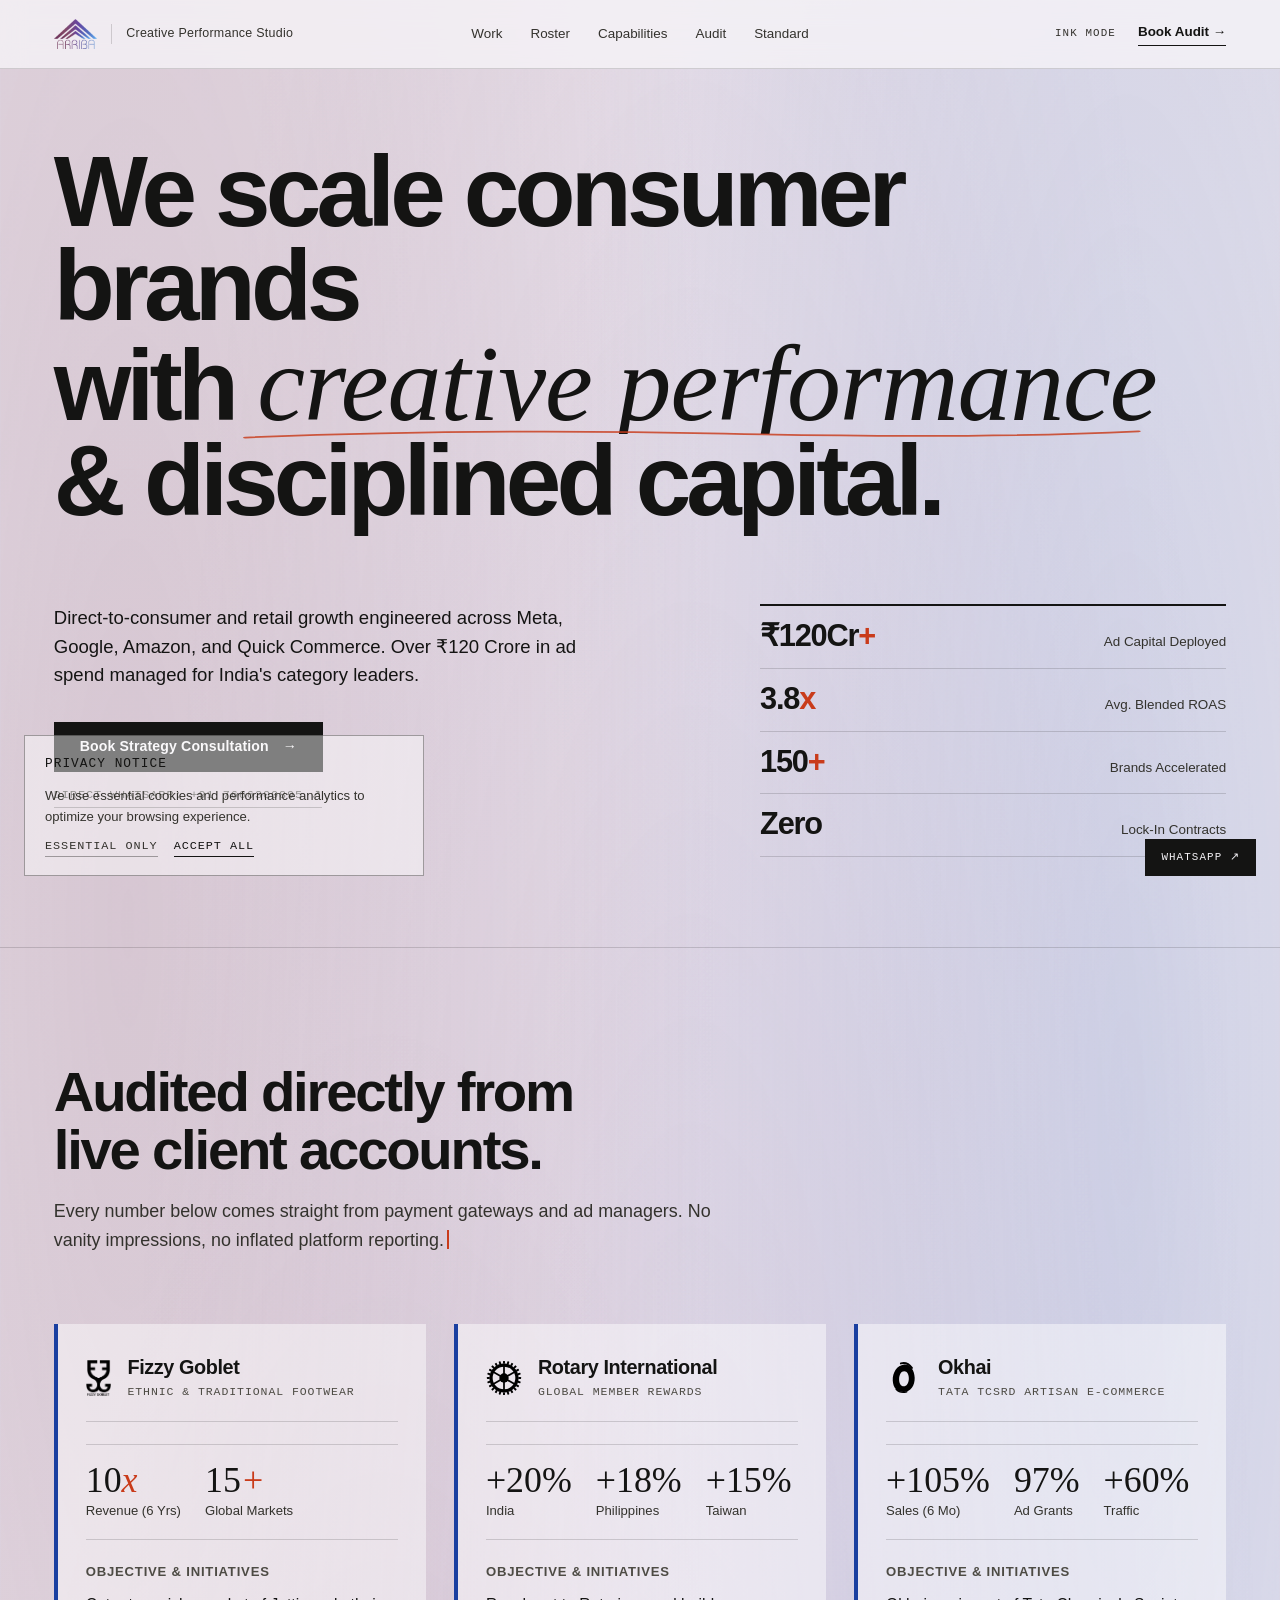
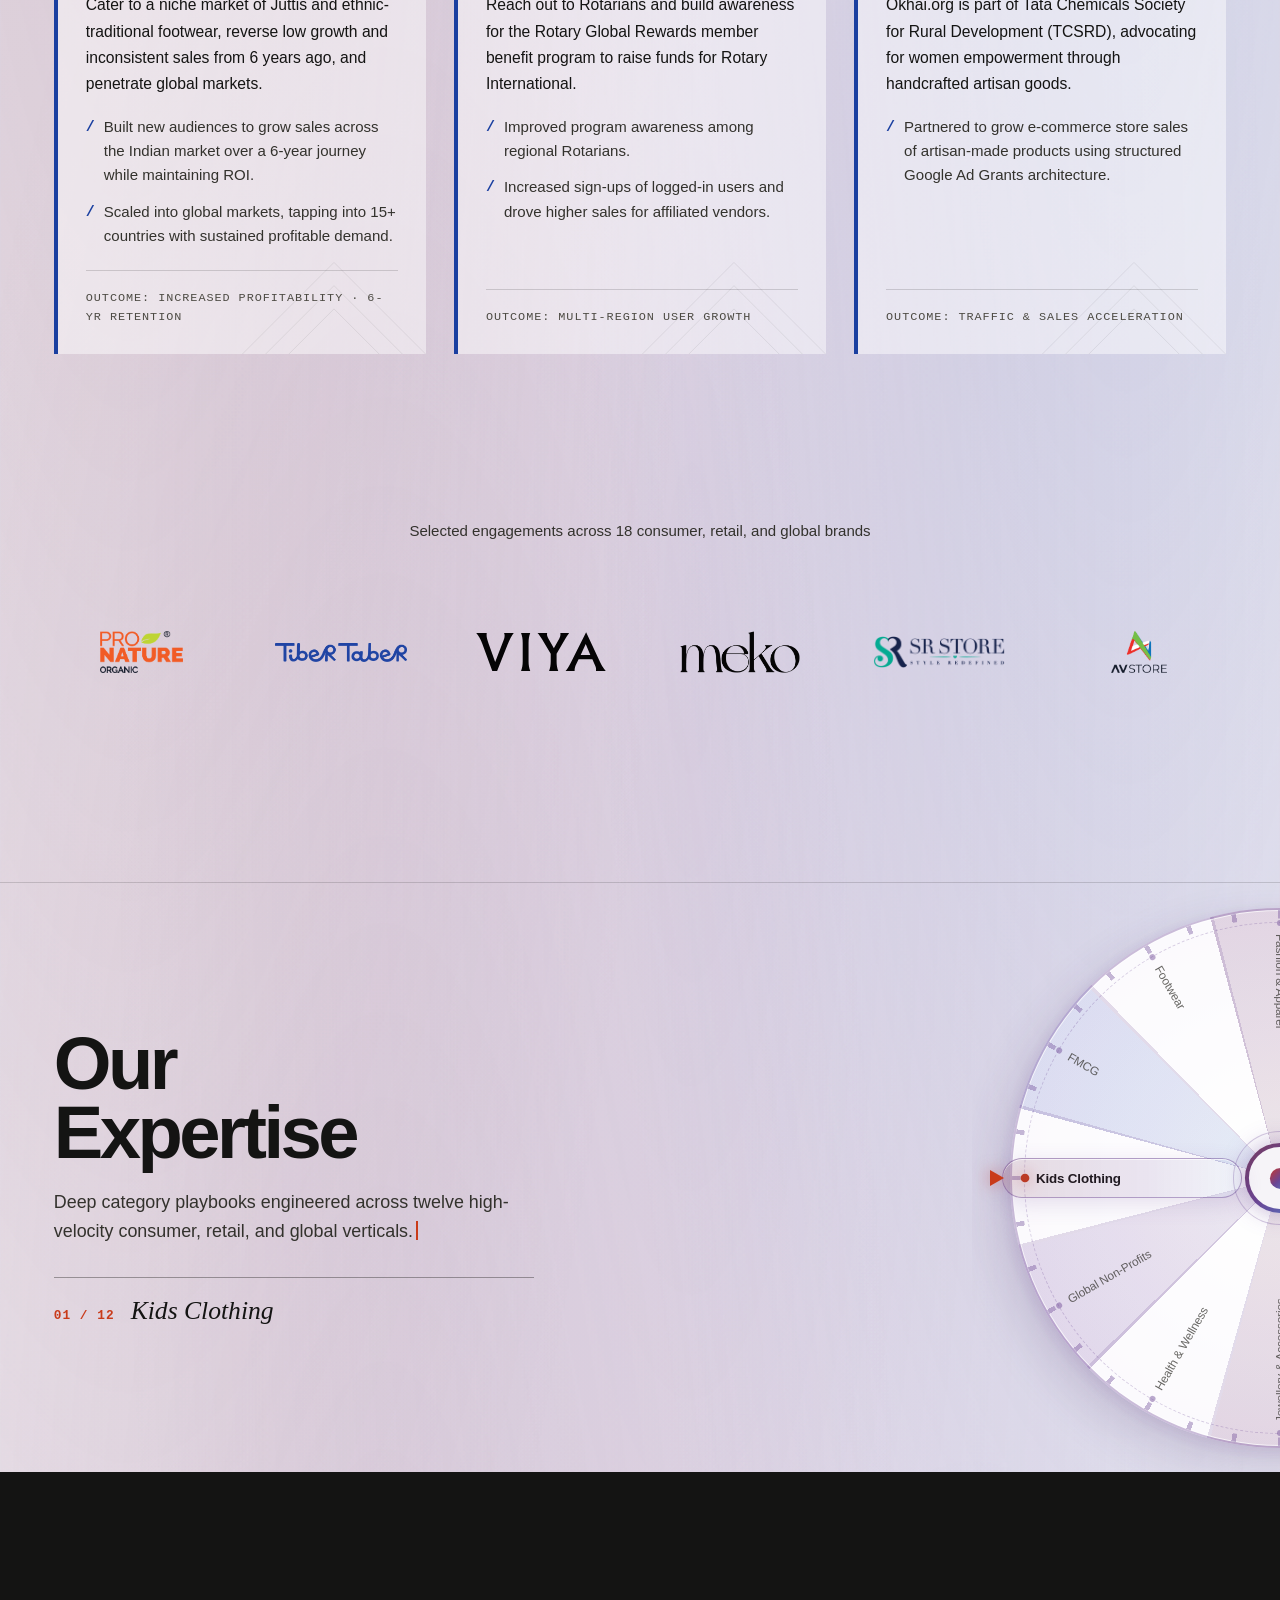
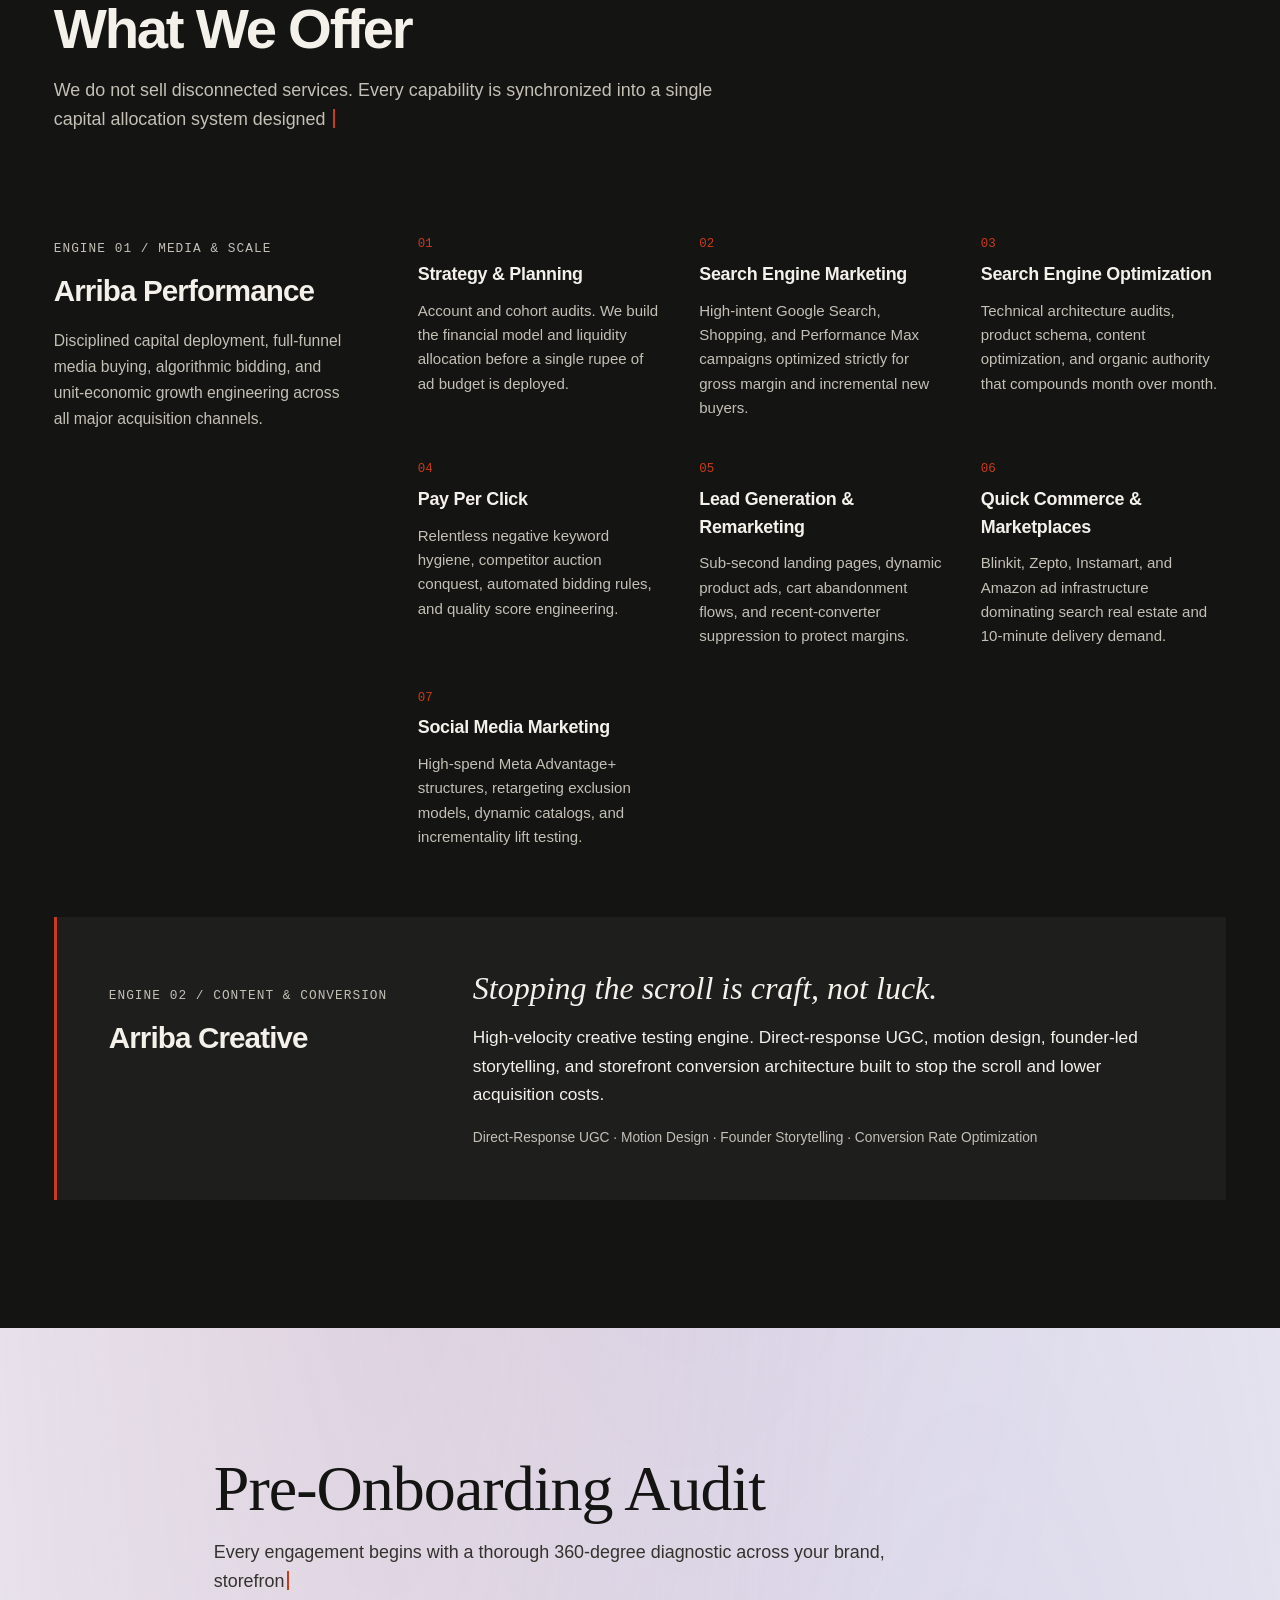
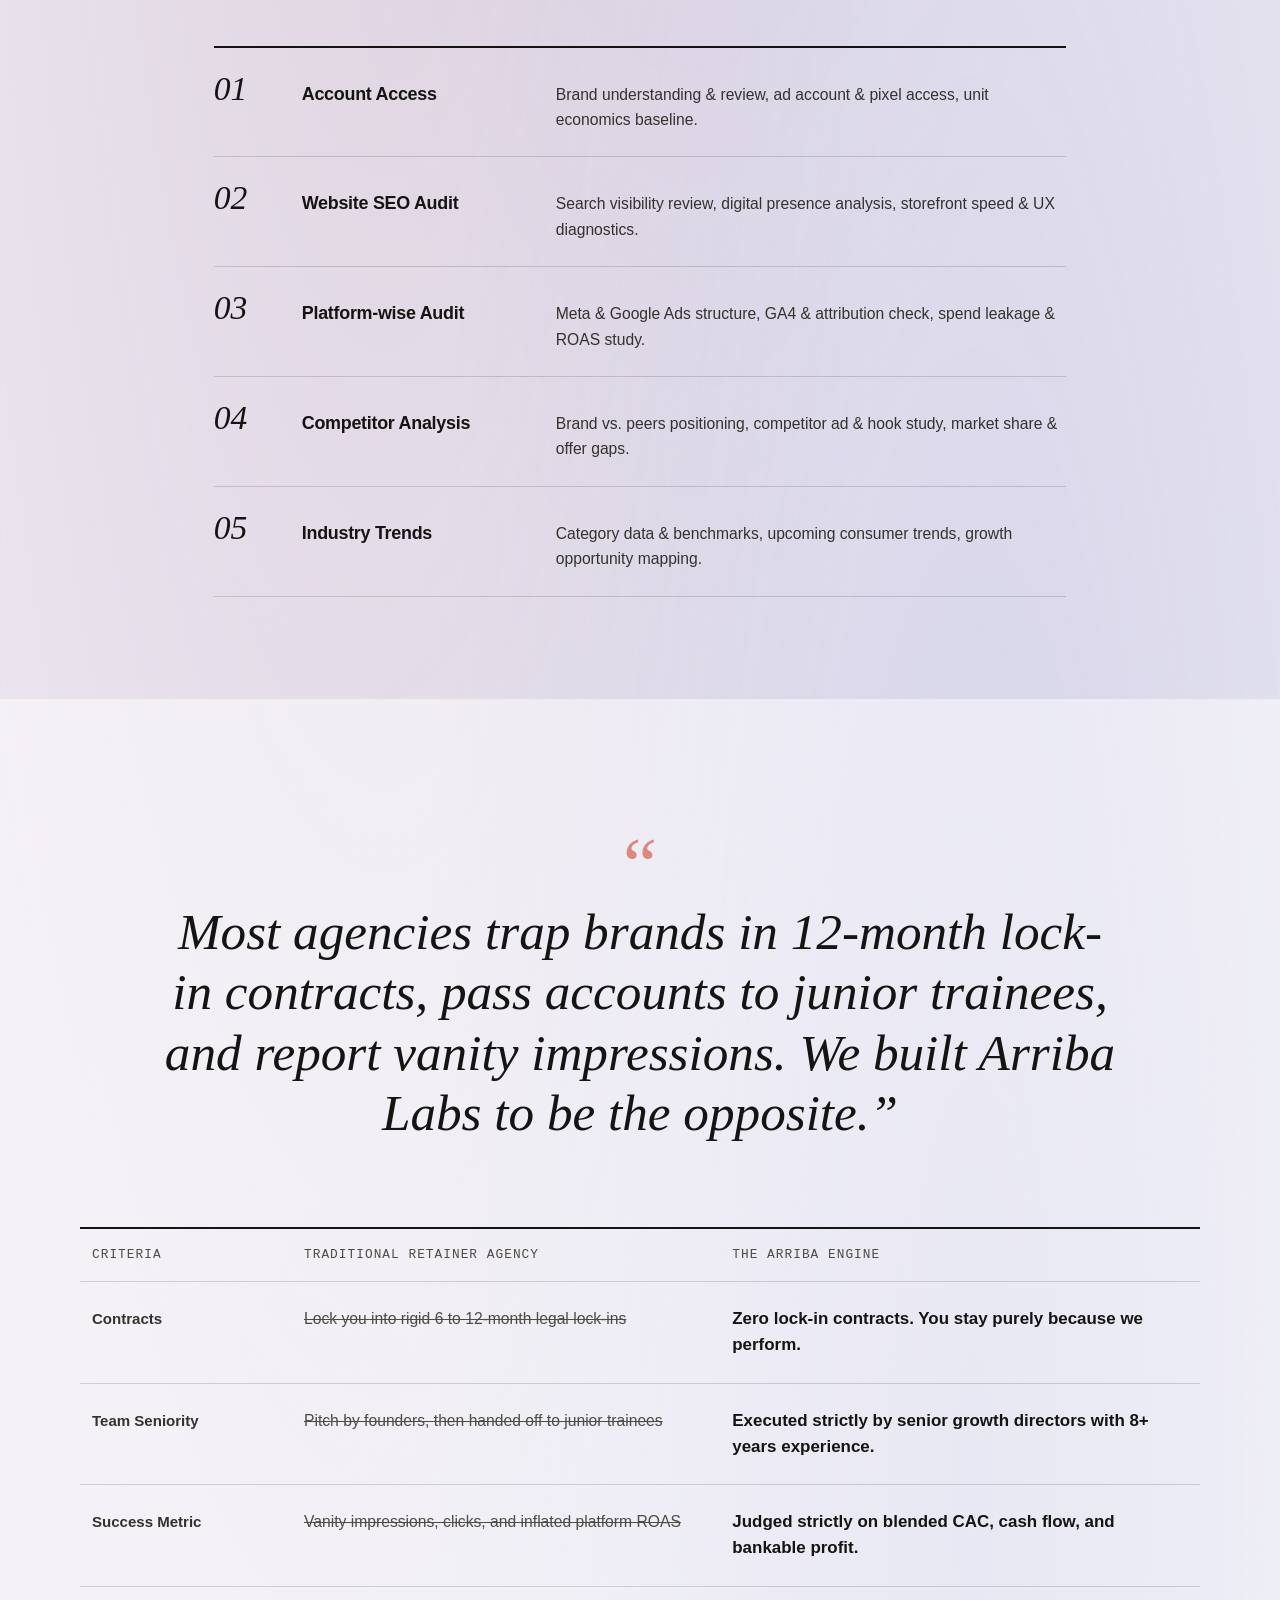
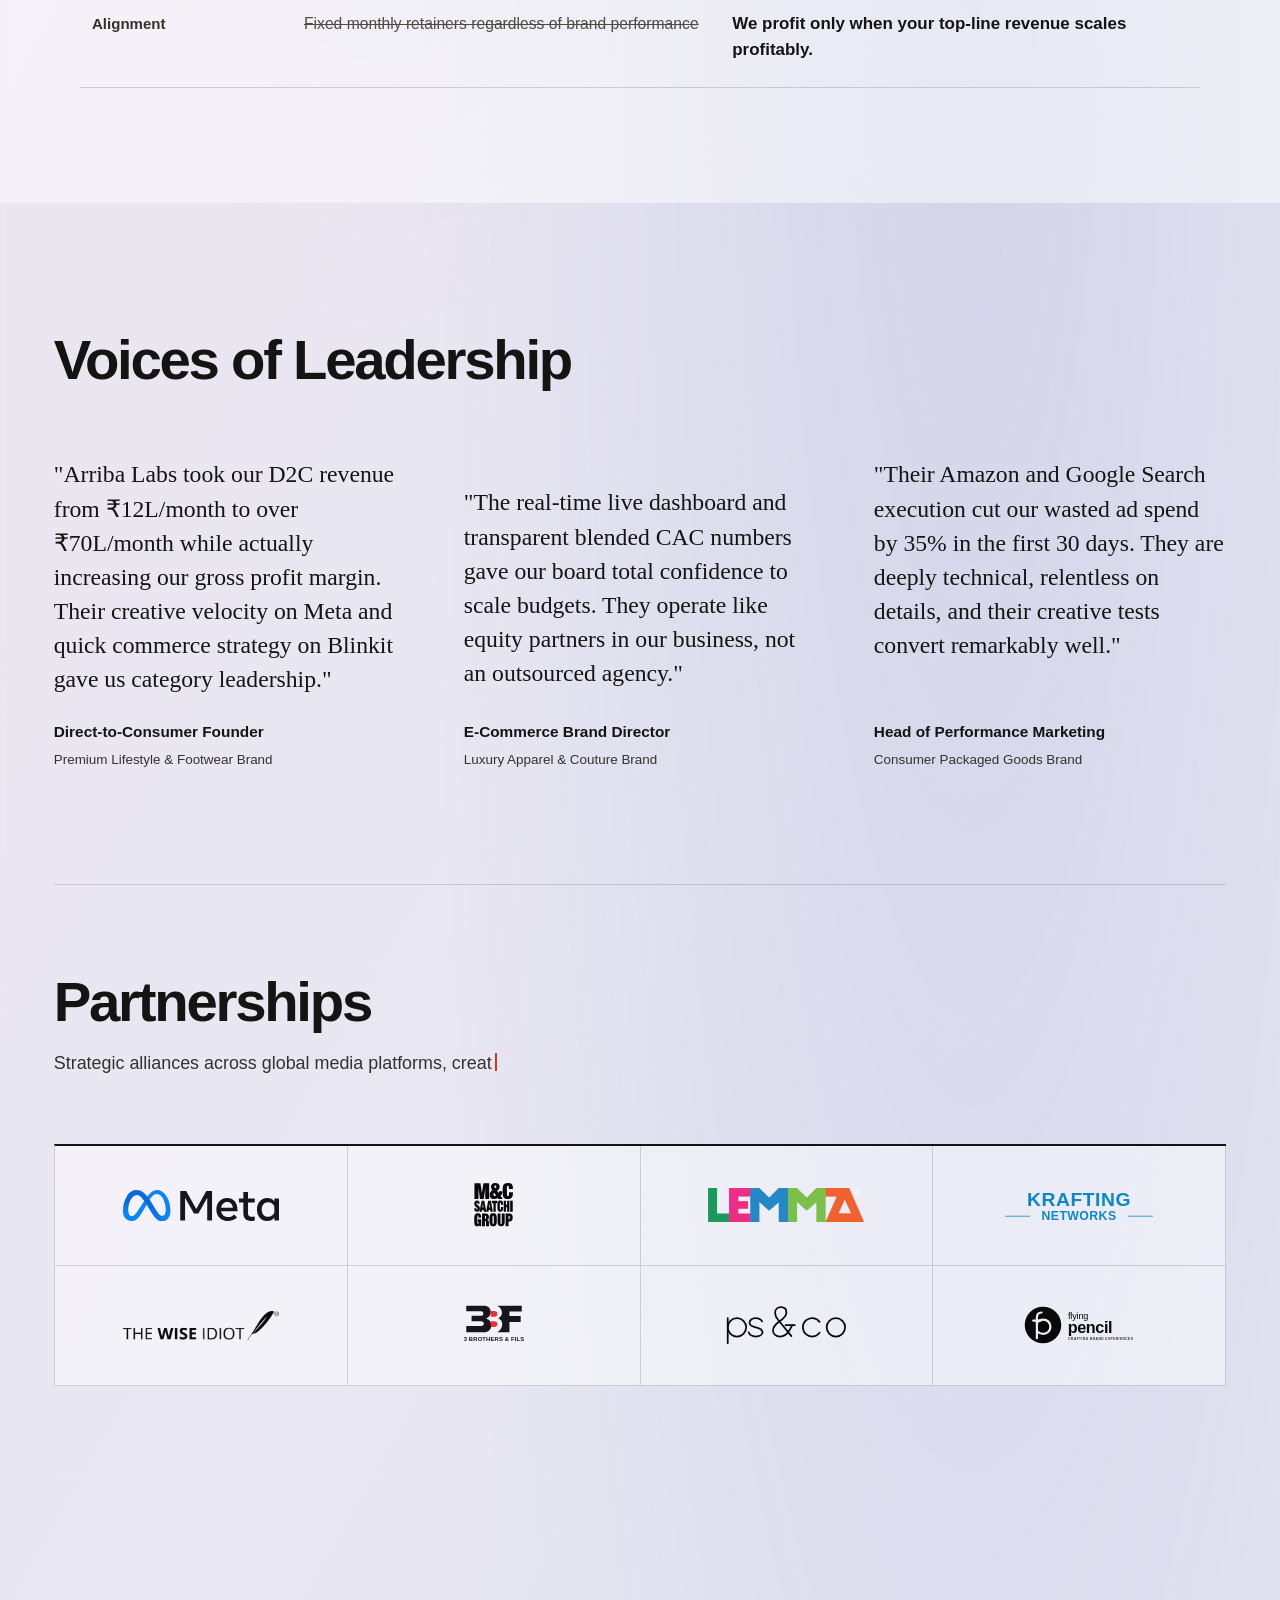
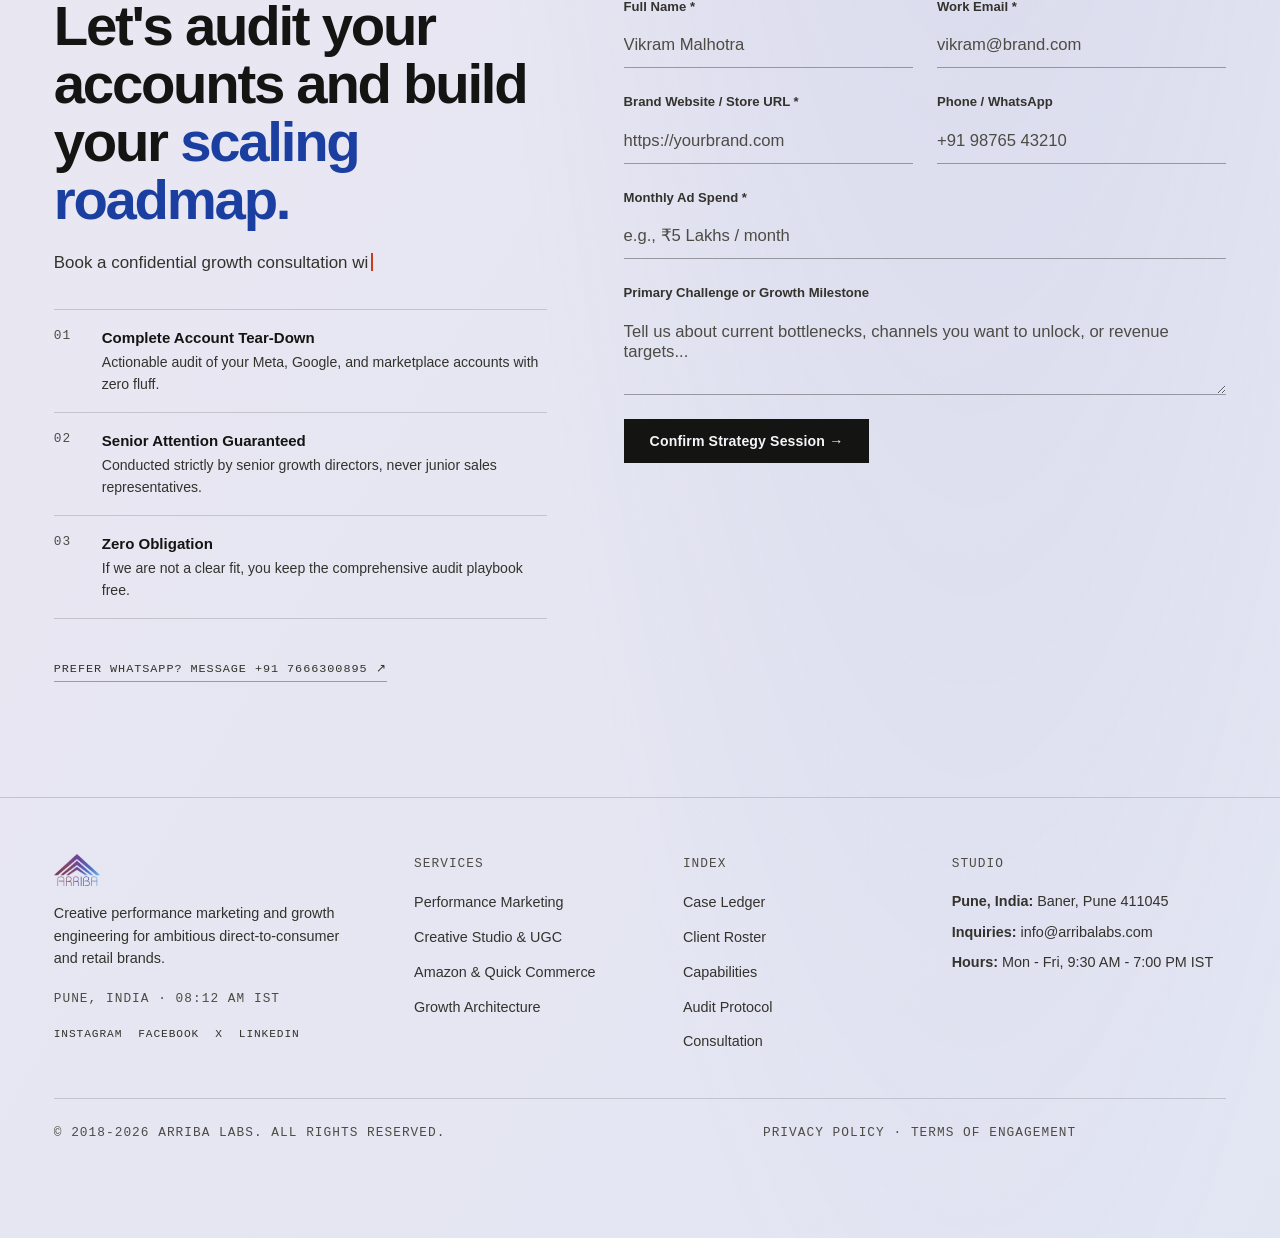
==== commit ddd4cabc: "Compact and enliven Our Expertise half-wheel with Arriba wedges, spotlight slot, and spring detent" ====
--- a/index.html
+++ b/index.html
@@ -310,11 +310,15 @@
 
       <!-- Completely Right-Aligned Rolling Half-Wheel -->
       <div class="expertise-wheel-stage" id="expertise-wheel-stage" aria-label="Industries we serve wheel">
-        <div class="wheel-pointer-notch" aria-hidden="true"></div>
+        <div class="wheel-pointer-notch" id="wheel-pointer-notch" aria-hidden="true"></div>
+        <div class="wheel-active-slot" aria-hidden="true"></div>
         <div class="expertise-wheel-rotor" id="expertise-wheel-rotor">
+          <div class="wheel-ticks" aria-hidden="true"></div>
           <div class="wheel-ring wheel-ring--outer" aria-hidden="true"></div>
           <div class="wheel-ring wheel-ring--inner" aria-hidden="true"></div>
-          <div class="wheel-hub" aria-hidden="true"></div>
+          <div class="wheel-hub" aria-hidden="true">
+            <div class="wheel-hub-core"></div>
+          </div>
           <!-- 12 industry spokes populated & rotated cleanly via script.js -->
         </div>
       </div>
--- a/styles.css
+++ b/styles.css
@@ -1029,15 +1029,15 @@
 }
 
 /* ==========================================================================
-   BAND 03B — OUR EXPERTISE (RIGHT-ALIGNED ROLLING HALF-WHEEL DIAL)
+   BAND 03B — OUR EXPERTISE (COMPACT, VIBRANT RIGHT-ALIGNED HALF-WHEEL DIAL)
    ========================================================================== */
 .expertise-band {
-  --wheel-size: 800px;
+  --wheel-size: 540px;
   position: relative;
   overflow: hidden;
   overflow: clip;
-  min-height: calc(var(--wheel-size) + 72px);
-  padding: clamp(64px, 7vw, 96px) 0;
+  min-height: 590px;
+  padding: clamp(52px, 5.5vw, 76px) 0;
   display: flex;
   align-items: center;
   border-top: 1px solid var(--rule);
@@ -1053,21 +1053,21 @@
 }
 
 .expertise-heading {
-  font-size: clamp(3.2rem, 6.2vw, 5.6rem);
+  font-size: clamp(3rem, 5.8vw, 5.2rem);
   font-weight: 800;
   line-height: 0.94;
   letter-spacing: -0.048em;
   color: var(--ink);
-  margin-bottom: 24px;
+  margin-bottom: 20px;
 }
 
 .expertise-active-readout {
-  margin-top: 36px;
-  padding-top: 20px;
+  margin-top: 30px;
+  padding-top: 18px;
   border-top: 1px solid var(--rule-strong);
   display: flex;
   align-items: baseline;
-  gap: 18px;
+  gap: 16px;
 }
 
 .expertise-active-readout .mono {
@@ -1079,9 +1079,15 @@
 .expertise-active-name {
   font-family: var(--font-serif);
   font-style: italic;
-  font-size: clamp(1.45rem, 2.1vw, 1.9rem);
+  font-size: clamp(1.4rem, 2vw, 1.85rem);
   color: var(--ink);
   line-height: 1.2;
+  transition: opacity 0.22s ease, transform 0.26s ease;
+}
+
+.expertise-active-name.is-updating {
+  opacity: 0.35;
+  transform: translateY(3px);
 }
 
 /* Right-Aligned Half-Wheel Container */
@@ -1090,8 +1096,8 @@
   right: 0;
   top: 50%;
   transform: translateY(-50%);
-  width: calc(var(--wheel-size) * 0.54);
-  height: var(--wheel-size);
+  width: calc(var(--wheel-size) * 0.57);
+  height: calc(var(--wheel-size) + 48px);
   overflow: hidden;
   overflow: clip;
   z-index: 2;
@@ -1100,29 +1106,142 @@
 /* Precision Pointer Notch at 9 o'clock (Active Stop Indicator) */
 .wheel-pointer-notch {
   position: absolute;
-  left: calc(var(--wheel-size) * 0.04 - 16px);
+  left: calc(var(--wheel-size) * 0.07 - 20px);
   top: 50%;
   transform: translateY(-50%);
   width: 0;
   height: 0;
   border-top: 8px solid transparent;
   border-bottom: 8px solid transparent;
-  border-left: 12px solid var(--vermilion);
-  z-index: 6;
+  border-left: 14px solid var(--vermilion);
+  filter: drop-shadow(0 0 8px rgba(200, 55, 45, 0.55));
+  z-index: 8;
+  transition: transform 0.2s cubic-bezier(0.22, 1.4, 0.36, 1);
+}
+
+.wheel-pointer-notch.is-clicking {
+  transform: translateY(-50%) translateX(4px) scale(1.16);
+}
+
+/* Illuminated Fixed Active Window at 9 o'clock */
+.wheel-active-slot {
+  position: absolute;
+  right: calc(var(--wheel-size) * 0.07);
+  top: 50%;
+  transform: translateY(-50%);
+  width: calc(var(--wheel-size) * 0.43 + 8px);
+  height: 40px;
+  border-radius: 999px;
+  background: linear-gradient(
+    90deg,
+    rgba(117, 58, 93, 0.16) 0%,
+    rgba(106, 69, 147, 0.13) 60%,
+    rgba(82, 123, 201, 0.08) 100%
+  );
+  border: 1.5px solid rgba(106, 69, 147, 0.45);
+  box-shadow:
+    0 6px 22px rgba(106, 69, 147, 0.16),
+    inset 0 1px 0 rgba(255, 255, 255, 0.65);
+  pointer-events: none;
+  z-index: 7;
+}
+
+html[data-theme="dark"] .wheel-active-slot {
+  background: linear-gradient(
+    90deg,
+    rgba(182, 86, 142, 0.26) 0%,
+    rgba(118, 86, 188, 0.24) 55%,
+    rgba(82, 123, 201, 0.14) 100%
+  );
+  border-color: rgba(155, 130, 232, 0.55);
+  box-shadow:
+    0 6px 28px rgba(82, 123, 201, 0.25),
+    inset 0 1px 0 rgba(255, 255, 255, 0.14);
 }
 
 /* Rotating Circular Wheel Centered Flush on Right Edge */
 .expertise-wheel-rotor {
   position: absolute;
-  top: 0;
+  top: 24px;
   right: calc(var(--wheel-size) * -0.5);
   width: var(--wheel-size);
   height: var(--wheel-size);
   border-radius: 50%;
-  background: var(--paper-alt);
-  border: 1.5px solid var(--rule-strong);
+  background:
+    repeating-conic-gradient(
+      from -15deg,
+      rgba(106, 69, 147, 0.18) 0deg 0.7deg,
+      transparent 0.7deg 30deg
+    ),
+    conic-gradient(
+      from -15deg,
+      rgba(117, 58, 93, 0.13) 0deg 30deg,
+      rgba(255, 255, 255, 0.72) 30deg 60deg,
+      rgba(106, 69, 147, 0.12) 60deg 90deg,
+      rgba(255, 255, 255, 0.72) 90deg 120deg,
+      rgba(82, 123, 201, 0.14) 120deg 150deg,
+      rgba(255, 255, 255, 0.72) 150deg 180deg,
+      rgba(117, 58, 93, 0.13) 180deg 210deg,
+      rgba(255, 255, 255, 0.72) 210deg 240deg,
+      rgba(106, 69, 147, 0.12) 240deg 270deg,
+      rgba(255, 255, 255, 0.72) 270deg 300deg,
+      rgba(82, 123, 201, 0.14) 300deg 330deg,
+      rgba(255, 255, 255, 0.72) 330deg 360deg
+    ),
+    radial-gradient(circle at 50% 50%, #ffffff 0%, #f3eef8 65%, #e8e3f4 100%);
+  border: 2px solid rgba(106, 69, 147, 0.34);
+  box-shadow:
+    -12px 18px 46px rgba(68, 44, 102, 0.16),
+    -2px 4px 14px rgba(106, 69, 147, 0.12),
+    inset 0 0 0 1px rgba(255, 255, 255, 0.7);
   will-change: transform;
-  transition: transform 0.72s cubic-bezier(0.22, 1, 0.36, 1);
+  transition: transform 0.68s cubic-bezier(0.22, 1.14, 0.36, 1);
+  z-index: 4;
+}
+
+html[data-theme="dark"] .expertise-wheel-rotor {
+  background:
+    repeating-conic-gradient(
+      from -15deg,
+      rgba(165, 140, 230, 0.22) 0deg 0.7deg,
+      transparent 0.7deg 30deg
+    ),
+    conic-gradient(
+      from -15deg,
+      rgba(148, 66, 118, 0.24) 0deg 30deg,
+      rgba(255, 255, 255, 0.03) 30deg 60deg,
+      rgba(106, 69, 168, 0.24) 60deg 90deg,
+      rgba(255, 255, 255, 0.03) 90deg 120deg,
+      rgba(82, 123, 201, 0.24) 120deg 150deg,
+      rgba(255, 255, 255, 0.03) 150deg 180deg,
+      rgba(148, 66, 118, 0.24) 180deg 210deg,
+      rgba(255, 255, 255, 0.03) 210deg 240deg,
+      rgba(106, 69, 168, 0.24) 240deg 270deg,
+      rgba(255, 255, 255, 0.03) 270deg 300deg,
+      rgba(82, 123, 201, 0.24) 300deg 330deg,
+      rgba(255, 255, 255, 0.03) 330deg 360deg
+    ),
+    radial-gradient(circle at 50% 50%, #1d1a26 0%, #14131c 70%, #0f0f15 100%);
+  border-color: rgba(140, 120, 210, 0.36);
+  box-shadow:
+    -14px 18px 50px rgba(0, 0, 0, 0.55),
+    0 0 36px rgba(106, 69, 147, 0.22),
+    inset 0 0 0 1px rgba(255, 255, 255, 0.08);
+}
+
+/* Precision Perimeter Degree Ticks */
+.wheel-ticks {
+  position: absolute;
+  inset: 0;
+  border-radius: 50%;
+  background: repeating-conic-gradient(
+    from -0.5deg,
+    rgba(106, 69, 147, 0.38) 0deg 1deg,
+    transparent 1deg 10deg
+  );
+  -webkit-mask: radial-gradient(farthest-side, transparent calc(100% - 9px), #000 calc(100% - 8px));
+  mask: radial-gradient(farthest-side, transparent calc(100% - 9px), #000 calc(100% - 8px));
+  pointer-events: none;
 }
 
 .wheel-ring {
@@ -1132,26 +1251,57 @@
 }
 
 .wheel-ring--outer {
-  inset: 14px;
-  border: 1px dashed var(--rule);
+  inset: 12px;
+  border: 1px dashed rgba(106, 69, 147, 0.26);
 }
 
 .wheel-ring--inner {
   inset: calc(var(--wheel-size) * 0.41);
-  border: 1px solid var(--rule-strong);
-}
-
+  border: 1.5px solid rgba(106, 69, 147, 0.28);
+  background: radial-gradient(circle, rgba(106, 69, 147, 0.08) 0%, transparent 72%);
+}
+
+/* Arriba Gradient Center Hub */
 .wheel-hub {
   position: absolute;
   top: 50%;
   left: 50%;
-  width: calc(var(--wheel-size) * 0.12);
-  height: calc(var(--wheel-size) * 0.12);
+  width: calc(var(--wheel-size) * 0.13);
+  height: calc(var(--wheel-size) * 0.13);
   transform: translate(-50%, -50%);
   border-radius: 50%;
+  background: linear-gradient(135deg, #753a5d 0%, #6a4593 50%, #527bc9 100%);
+  padding: 4px;
+  box-shadow: 0 0 24px rgba(106, 69, 147, 0.36);
+  display: flex;
+  align-items: center;
+  justify-content: center;
+  z-index: 6;
+}
+
+.wheel-hub-core {
+  width: 100%;
+  height: 100%;
+  border-radius: 50%;
   background: var(--paper);
-  border: 2px solid var(--cobalt);
-  z-index: 4;
+  display: flex;
+  align-items: center;
+  justify-content: center;
+  position: relative;
+}
+
+.wheel-hub-core::after {
+  content: '';
+  width: 34%;
+  height: 34%;
+  border-radius: 50%;
+  background: linear-gradient(135deg, #c8372d, #6a4593, #527bc9);
+  animation: hubPulse 2.1s ease-in-out infinite;
+}
+
+@keyframes hubPulse {
+  0%, 100% { transform: scale(0.92); opacity: 0.78; }
+  50% { transform: scale(1.16); opacity: 1; }
 }
 
 /* Individual Industry Spokes Radiating Left from Wheel Center */
@@ -1160,55 +1310,59 @@
   top: 50%;
   right: 50%;
   width: calc(var(--wheel-size) * 0.5);
-  height: 44px;
+  height: 38px;
   transform-origin: 100% 50%;
   transform: translateY(-50%) rotate(var(--deg, 0deg));
   display: flex;
   align-items: center;
   justify-content: flex-start;
-  padding: 0 calc(var(--wheel-size) * 0.085) 0 34px;
+  padding: 0 calc(var(--wheel-size) * 0.085) 0 26px;
   text-align: left;
   cursor: pointer;
+  z-index: 5;
 }
 
 .wheel-spoke::before {
   content: '';
   position: absolute;
-  left: 10px;
+  left: 12px;
   top: 50%;
-  width: 14px;
-  height: 1.5px;
-  background: var(--rule-strong);
+  width: 6px;
+  height: 6px;
+  border-radius: 50%;
+  background: rgba(106, 69, 147, 0.45);
   transform: translateY(-50%);
-  transition: background-color 0.3s ease, width 0.3s ease;
+  transition: background-color 0.28s ease, transform 0.28s ease, box-shadow 0.28s ease;
 }
 
 .wheel-spoke-label {
   font-family: var(--font-sans);
-  font-size: 0.95rem;
+  font-size: 0.74rem;
   font-weight: 500;
-  color: var(--ink-faint);
+  color: var(--ink-muted);
   white-space: nowrap;
-  letter-spacing: -0.015em;
-  transition: color 0.35s ease, font-size 0.35s ease, font-weight 0.35s ease, opacity 0.35s ease;
-  opacity: 0.62;
+  letter-spacing: -0.012em;
+  transition: color 0.3s ease, transform 0.3s cubic-bezier(0.22, 1.3, 0.36, 1), opacity 0.3s ease;
+  transform-origin: left center;
+  opacity: 0.74;
 }
 
 .wheel-spoke:hover .wheel-spoke-label {
-  opacity: 0.95;
+  opacity: 1;
   color: var(--ink);
 }
 
 .wheel-spoke.is-active::before {
   background: var(--vermilion);
-  width: 20px;
+  transform: translateY(-50%) scale(1.45);
+  box-shadow: 0 0 10px rgba(200, 55, 45, 0.65);
 }
 
 .wheel-spoke.is-active .wheel-spoke-label {
-  font-size: 1.1rem;
   font-weight: 700;
   color: var(--ink);
   opacity: 1;
+  transform: scale(1.13);
 }
 
 /* ==========================================================================
@@ -1893,12 +2047,12 @@
     grid-template-columns: 1fr 1fr;
   }
   .expertise-band {
-    --wheel-size: 640px;
+    --wheel-size: 540px;
     min-height: auto;
     flex-direction: column;
     align-items: stretch;
-    gap: 24px;
-    padding: clamp(64px, 8vw, 96px) 0 48px;
+    gap: 20px;
+    padding: clamp(56px, 7vw, 80px) 0 40px;
   }
   .expertise-left {
     max-width: 600px;
@@ -1909,35 +2063,27 @@
     top: auto;
     transform: none;
     align-self: flex-end;
-    margin-top: 12px;
+    margin-top: 8px;
   }
   .wheel-spoke-label {
-    font-size: 0.86rem;
-  }
-  .wheel-spoke.is-active .wheel-spoke-label {
-    font-size: 0.98rem;
+    font-size: 0.74rem;
   }
 }
 
 @media (max-width: 720px) {
   .expertise-band {
-    --wheel-size: 540px;
+    --wheel-size: 460px;
   }
   .wheel-spoke {
-    padding: 0 calc(var(--wheel-size) * 0.08) 0 26px;
+    padding: 0 calc(var(--wheel-size) * 0.085) 0 22px;
   }
   .wheel-spoke::before {
-    left: 8px;
-    width: 10px;
-  }
-  .wheel-spoke.is-active::before {
-    width: 14px;
+    left: 10px;
+    width: 5px;
+    height: 5px;
   }
   .wheel-spoke-label {
-    font-size: 0.76rem;
-  }
-  .wheel-spoke.is-active .wheel-spoke-label {
-    font-size: 0.86rem;
+    font-size: 0.66rem;
   }
   .cap-services-grid,
   .print-form-row,
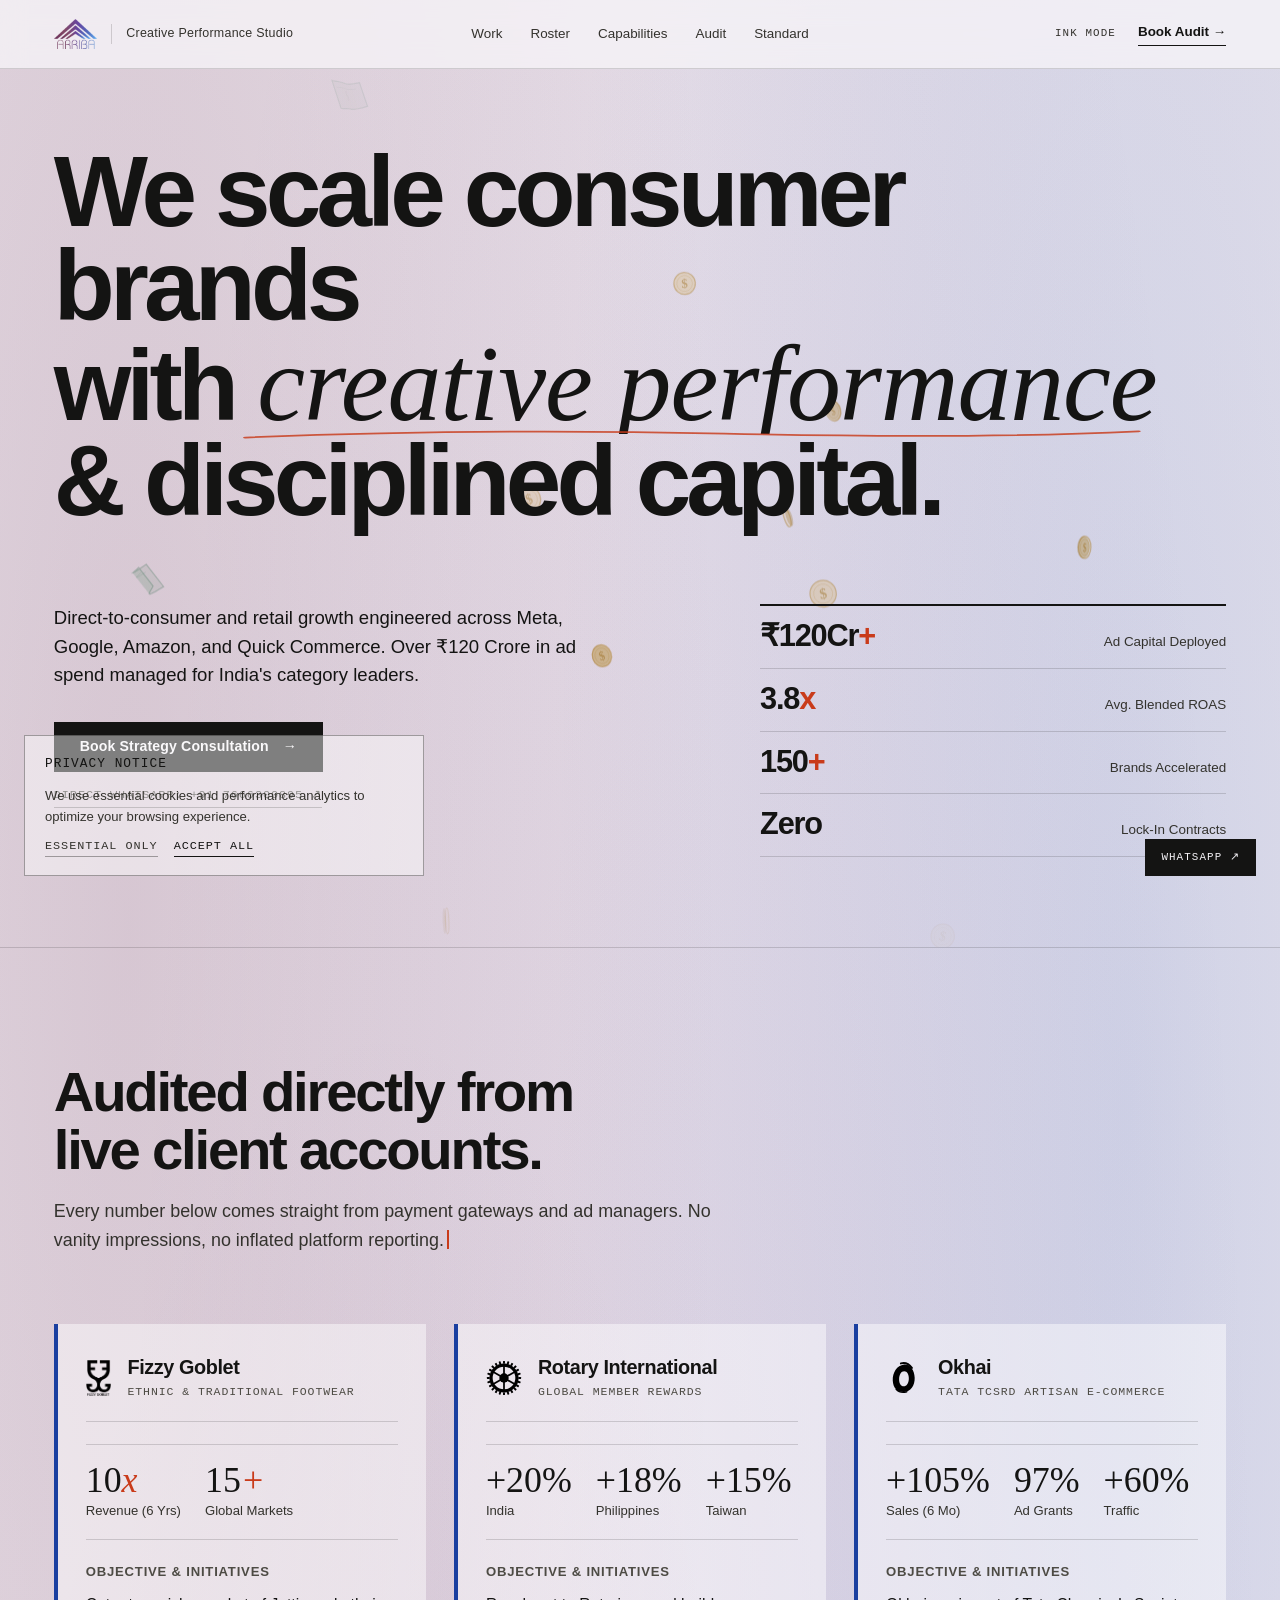
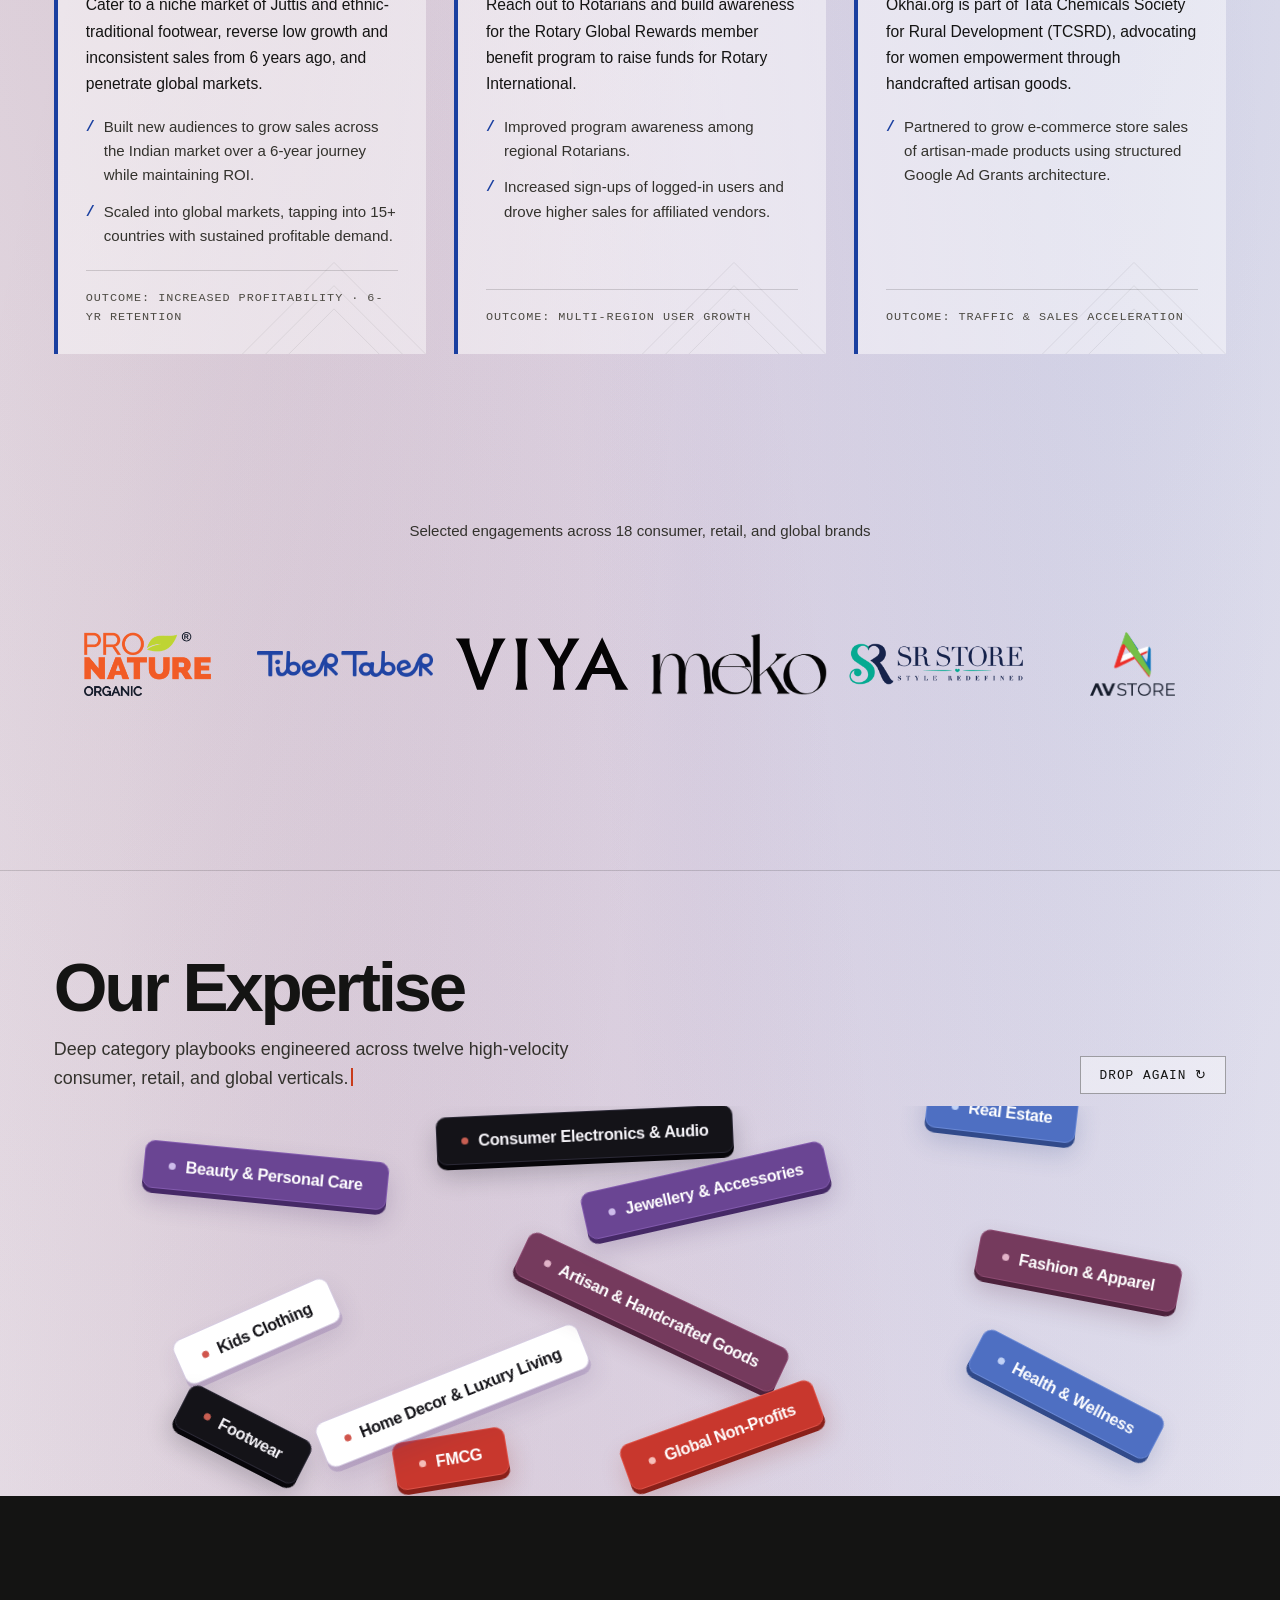
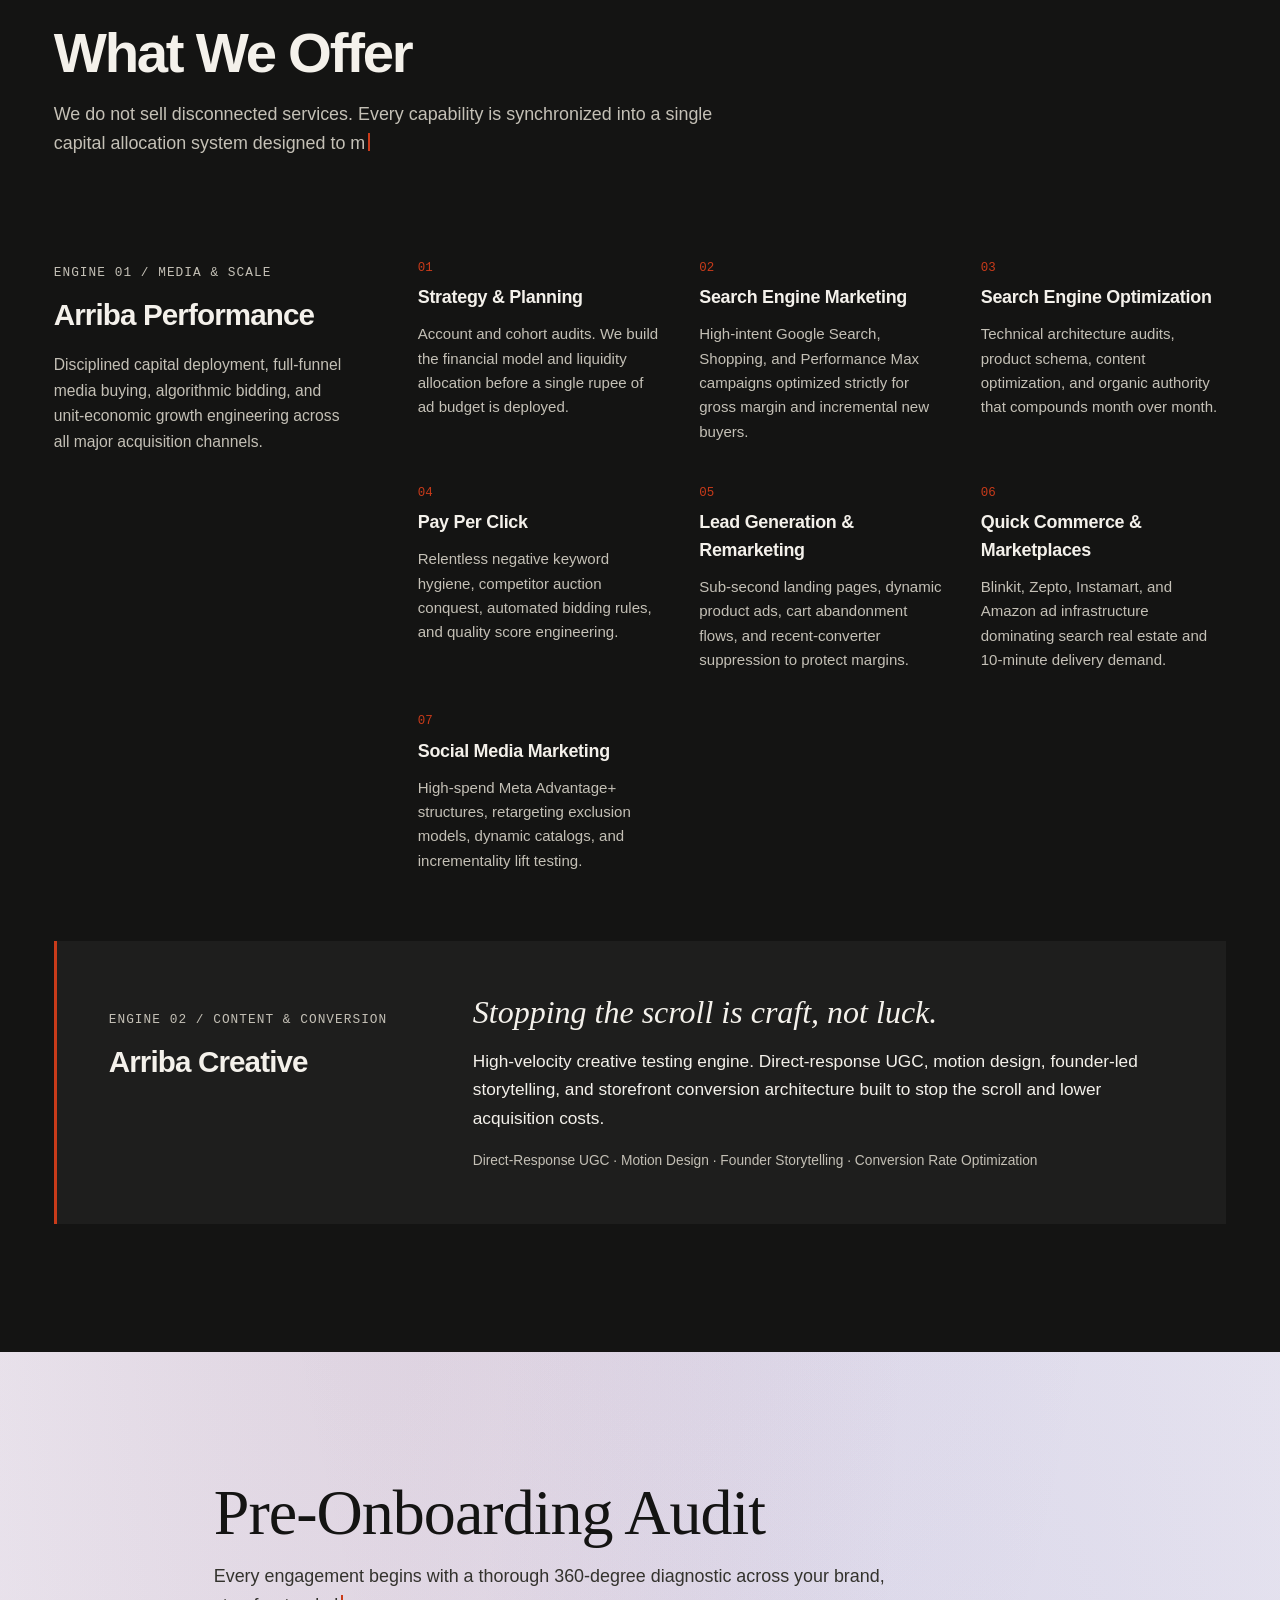
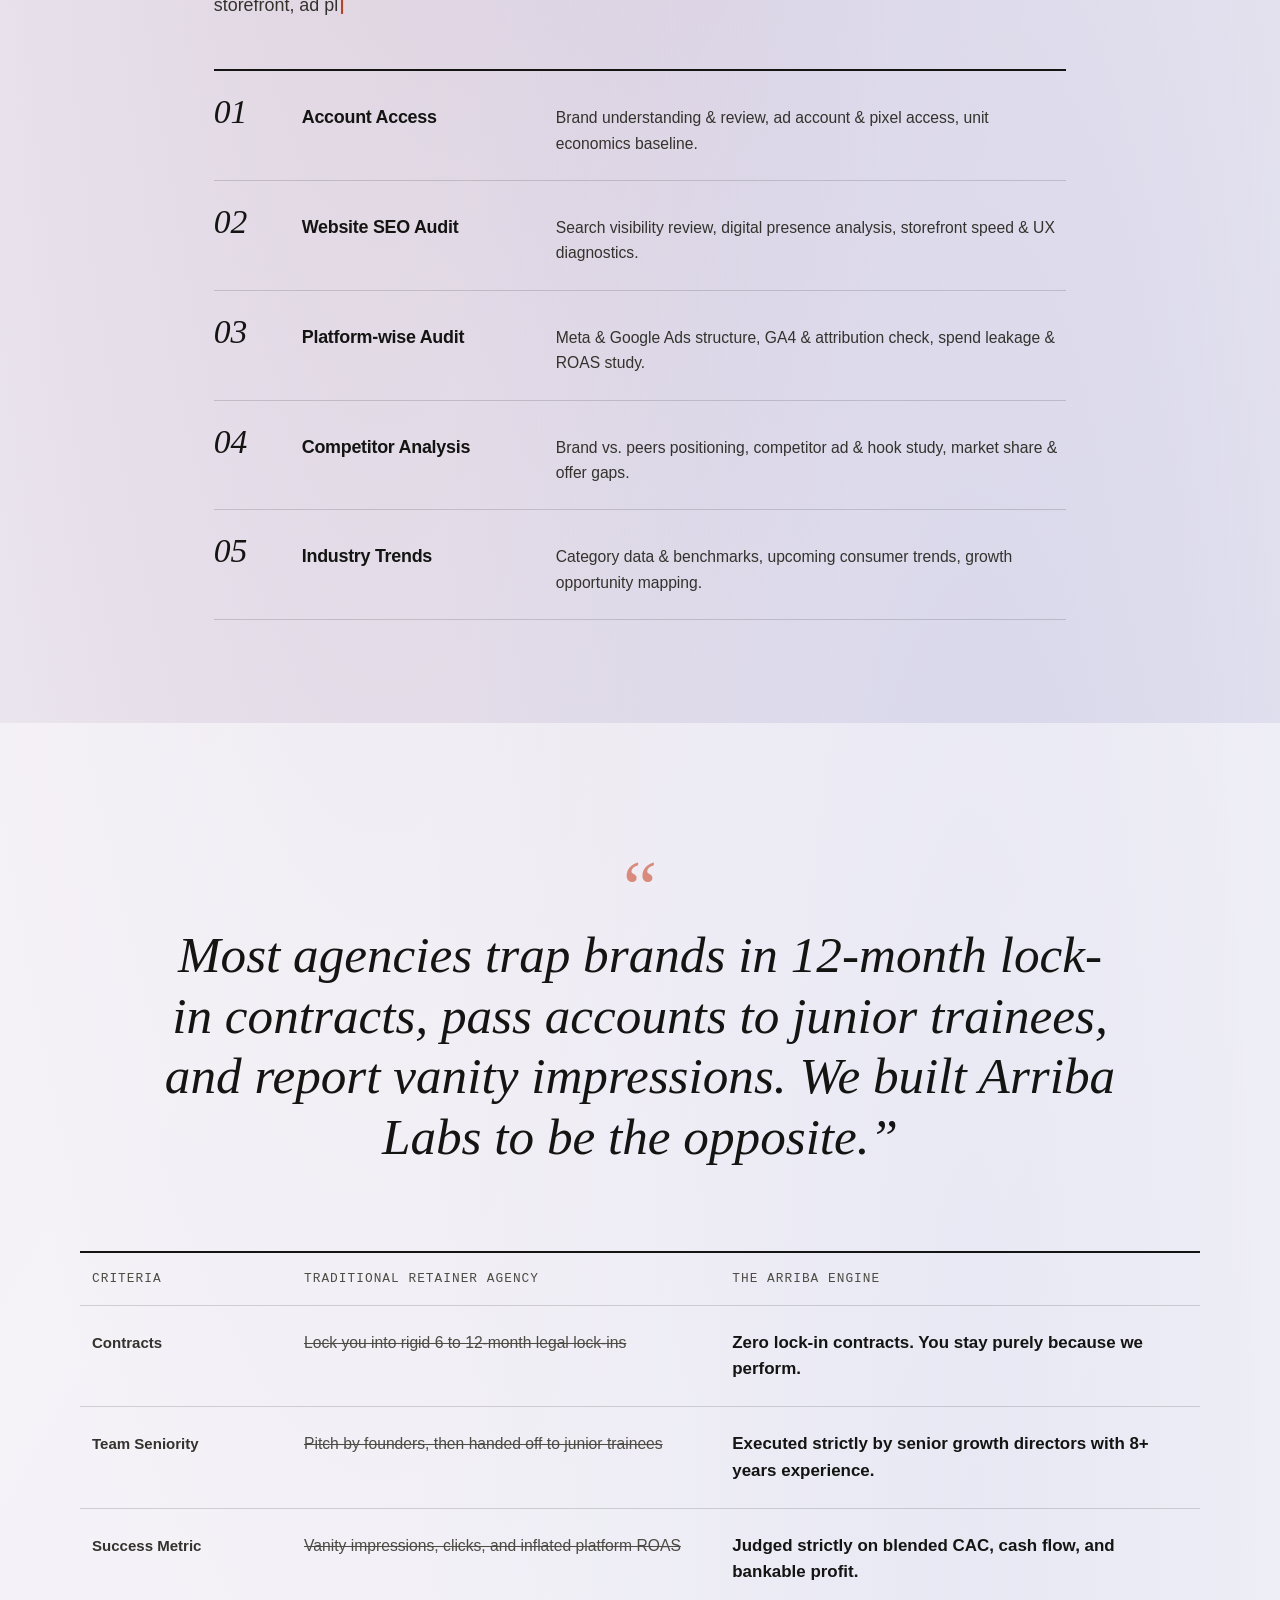
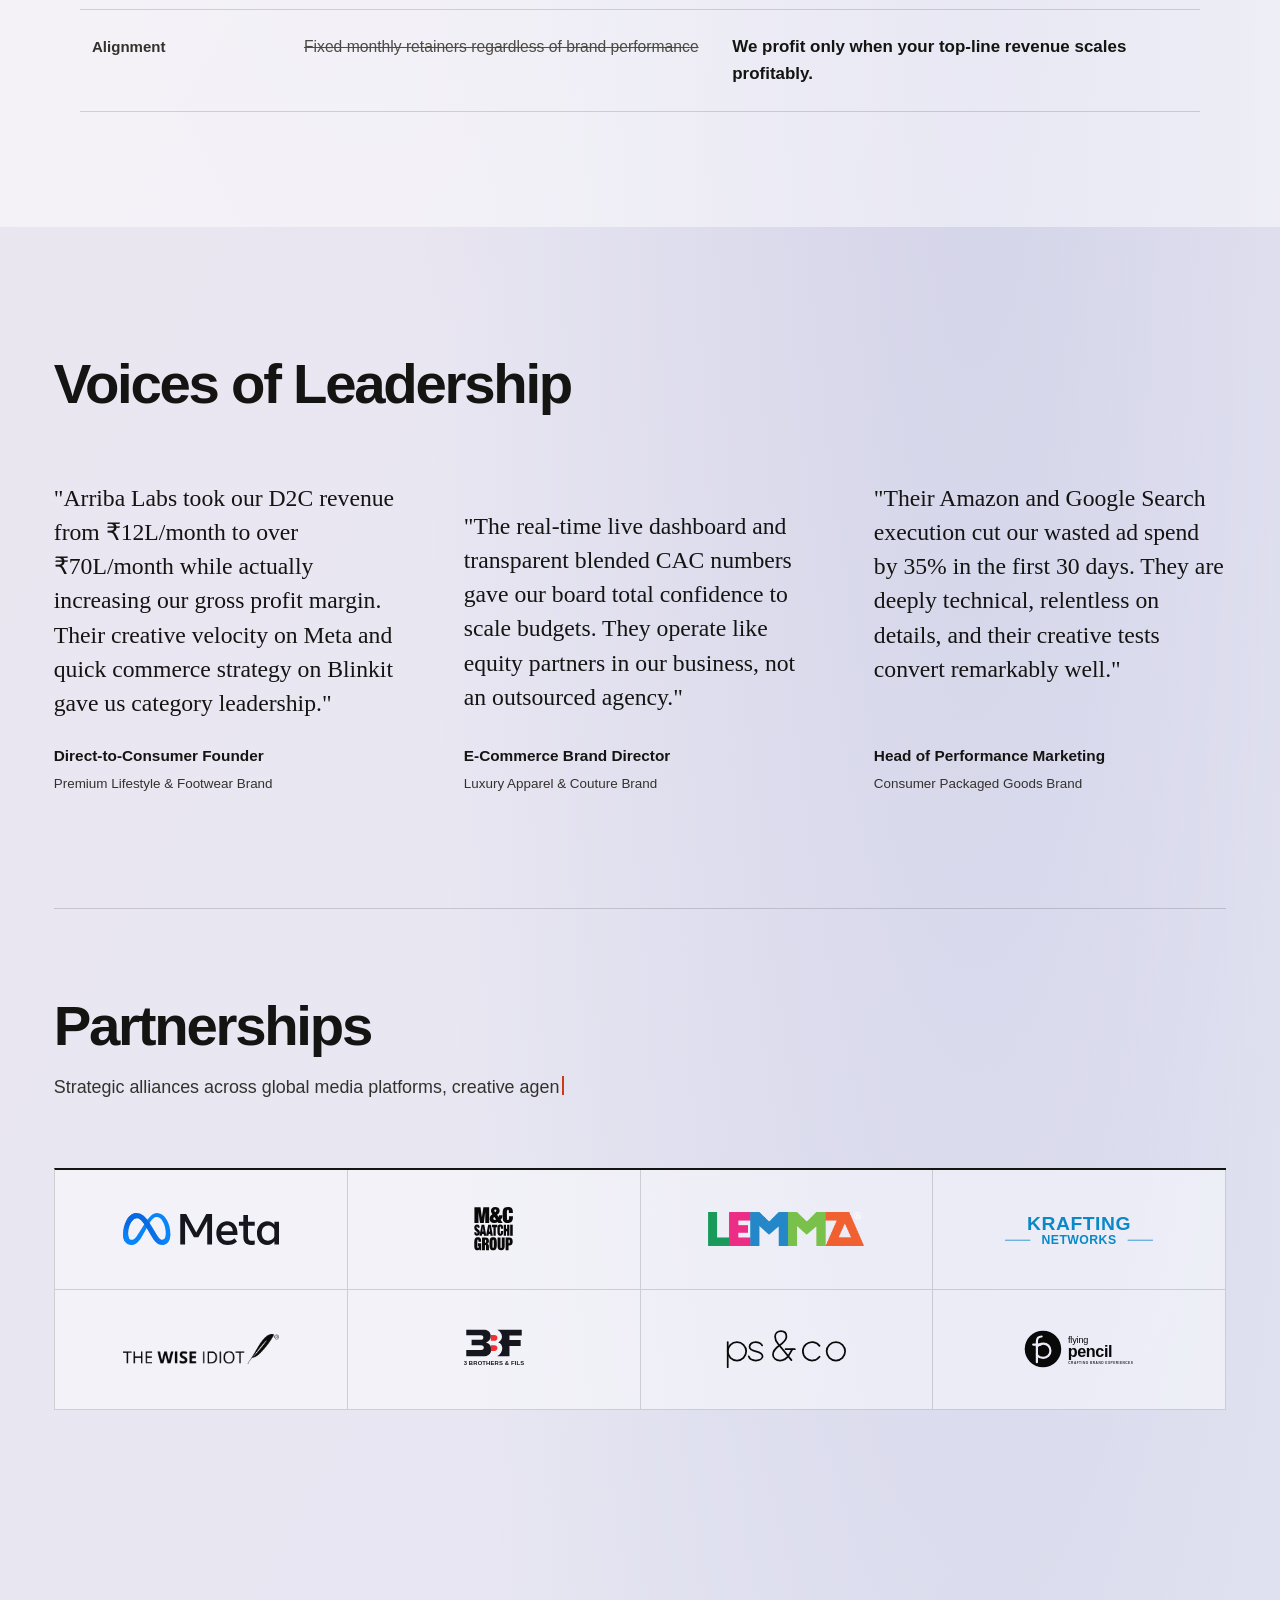
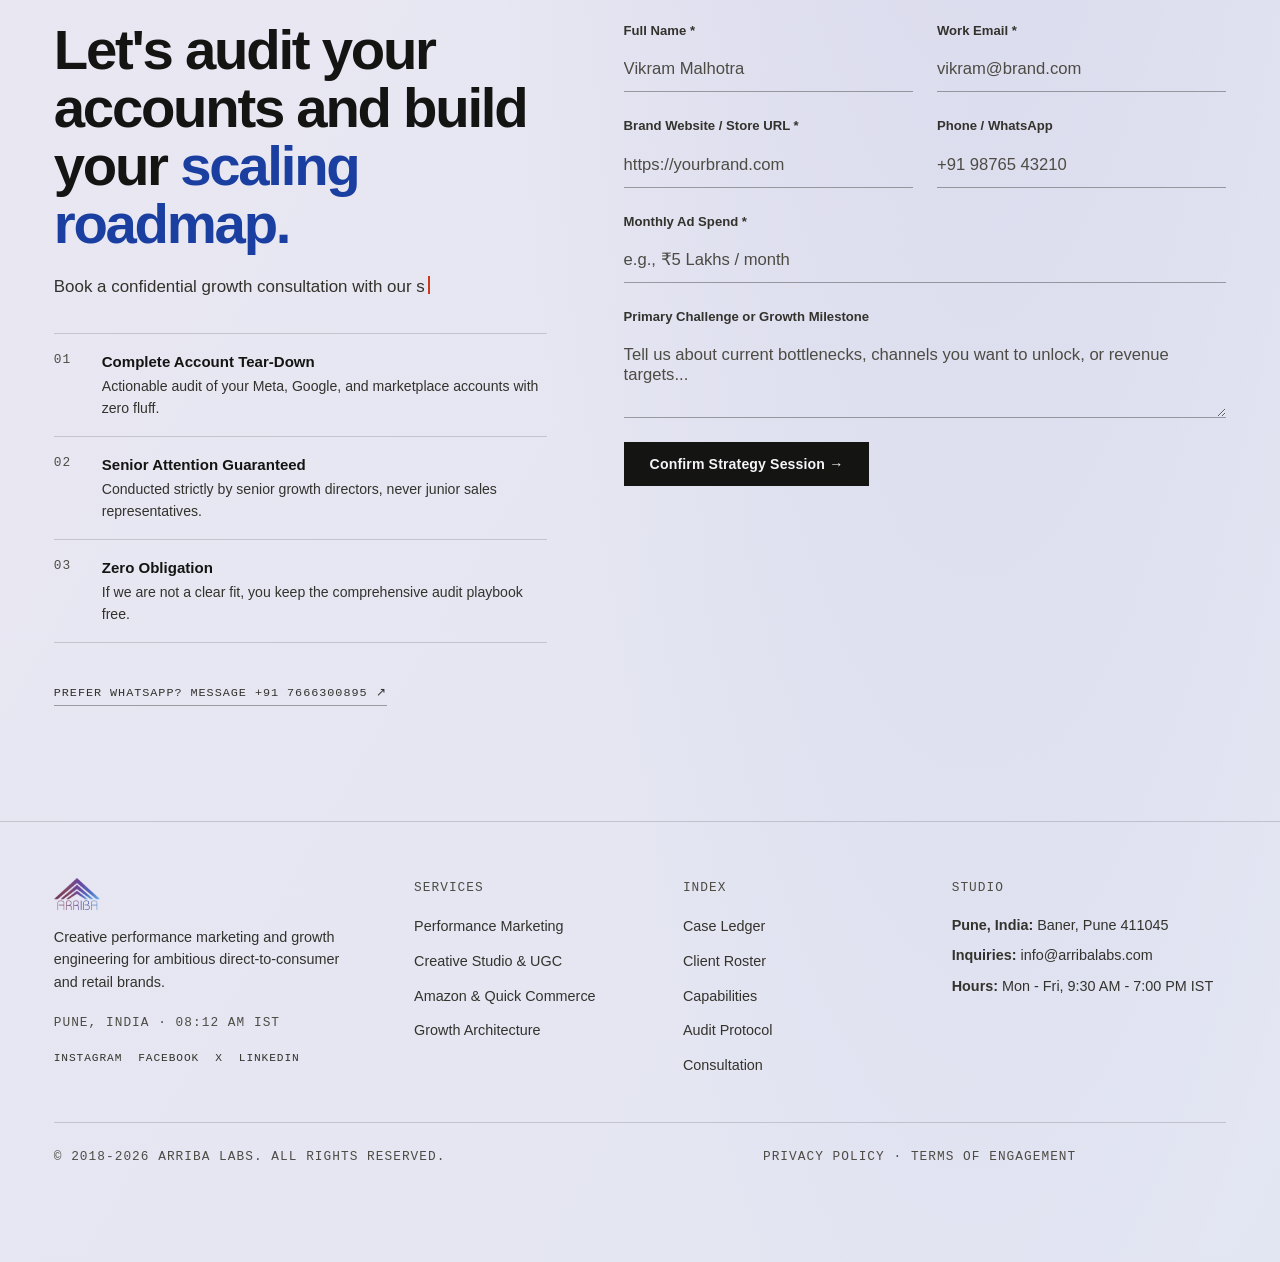
==== commit a7250be7: "Replace Expertise wheel with Matter.js falling rigid-body industry bricks" ====
--- a/index.html
+++ b/index.html
@@ -293,34 +293,25 @@
       </div>
     </section>
 
-    <!-- ==================== BAND 03B: OUR EXPERTISE (RIGHT-ALIGNED HALF-WHEEL DIAL) ==================== -->
+    <!-- ==================== BAND 03B: OUR EXPERTISE (FALLING INDUSTRY BRICKS PHYSICS) ==================== -->
     <section class="expertise-band" id="expertise">
-      <div class="wrap expertise-layout">
-        <div class="expertise-left">
-          <h2 class="expertise-heading">Our<br>Expertise</h2>
-          <p class="band-header-right" data-typewriter>
-            Deep category playbooks engineered across twelve high-velocity consumer, retail, and global verticals.
-          </p>
-          <div class="expertise-active-readout">
-            <span class="mono" id="expertise-counter">01 / 12</span>
-            <span class="expertise-active-name" id="expertise-active-label">Kids Clothing</span>
-          </div>
-        </div>
-      </div>
-
-      <!-- Completely Right-Aligned Rolling Half-Wheel -->
-      <div class="expertise-wheel-stage" id="expertise-wheel-stage" aria-label="Industries we serve wheel">
-        <div class="wheel-pointer-notch" id="wheel-pointer-notch" aria-hidden="true"></div>
-        <div class="wheel-active-slot" aria-hidden="true"></div>
-        <div class="expertise-wheel-rotor" id="expertise-wheel-rotor">
-          <div class="wheel-ticks" aria-hidden="true"></div>
-          <div class="wheel-ring wheel-ring--outer" aria-hidden="true"></div>
-          <div class="wheel-ring wheel-ring--inner" aria-hidden="true"></div>
-          <div class="wheel-hub" aria-hidden="true">
-            <div class="wheel-hub-core"></div>
-          </div>
-          <!-- 12 industry spokes populated & rotated cleanly via script.js -->
-        </div>
+      <div class="wrap expertise-header-wrap">
+        <div class="expertise-header-row">
+          <div class="expertise-left">
+            <h2 class="expertise-heading">Our Expertise</h2>
+            <p class="band-header-right" data-typewriter>
+              Deep category playbooks engineered across twelve high-velocity consumer, retail, and global verticals.
+            </p>
+          </div>
+          <button type="button" class="expertise-replay-btn mono" id="expertise-replay-btn" aria-label="Drop industry blocks again">
+            Drop Again &#8635;
+          </button>
+        </div>
+      </div>
+
+      <!-- Full-Section Rigid-Body Falling Brick Arena (Contained Strictly to This Section) -->
+      <div class="expertise-physics-stage" id="expertise-physics-stage" aria-label="Interactive falling industry blocks">
+        <!-- 12 rigid-body industry blocks dropped & stacked naturally on the floor via Matter.js -->
       </div>
     </section>
 
@@ -698,7 +689,8 @@
     </div>
   </div>
 
-  <!-- Pure Zero-Lag Vanilla Script (No Lenis, No Scroll Hijacking) -->
+  <!-- Self-Hosted Matter.js (2D Rigid-Body Brick Physics) + Zero-Lag Vanilla Script -->
+  <script defer src="vendor/matter.min.js"></script>
   <script defer src="script.js"></script>
 </body>
 </html>
--- a/styles.css
+++ b/styles.css
@@ -950,16 +950,17 @@
 
 /* 6-Column Independent Mechanical Roller Mode (No Machine / No Lever) */
 .specimen-grid.is-reel-mode {
-  gap: 16px 24px;
-  padding: 20px 0;
+  gap: 12px 10px;
+  padding: 16px 0;
+  margin-bottom: 16px;
 }
 
 .logo-reel-window {
-  height: 92px;
+  height: 124px;
   overflow: hidden;
   position: relative;
-  -webkit-mask-image: linear-gradient(to bottom, transparent 0%, #000 20%, #000 80%, transparent 100%);
-  mask-image: linear-gradient(to bottom, transparent 0%, #000 20%, #000 80%, transparent 100%);
+  -webkit-mask-image: linear-gradient(to bottom, transparent 0%, #000 14%, #000 86%, transparent 100%);
+  mask-image: linear-gradient(to bottom, transparent 0%, #000 14%, #000 86%, transparent 100%);
 }
 
 .logo-reel-strip {
@@ -970,24 +971,24 @@
 }
 
 .logo-reel-slot {
-  height: 92px;
+  height: 124px;
   flex-shrink: 0;
   display: flex;
   align-items: center;
   justify-content: center;
-  padding: 0 8px;
+  padding: 0 4px;
 }
 
 .specimen-cell {
   display: flex;
   align-items: center;
   justify-content: center;
-  height: 54px;
+  height: 72px;
 }
 
 .specimen-logo {
-  max-height: 42px;
-  max-width: 132px;
+  max-height: 64px;
+  max-width: min(176px, 100%);
   width: auto;
   object-fit: contain;
   opacity: 0.98;
@@ -1029,340 +1030,175 @@
 }
 
 /* ==========================================================================
-   BAND 03B — OUR EXPERTISE (COMPACT, VIBRANT RIGHT-ALIGNED HALF-WHEEL DIAL)
+   BAND 03B — OUR EXPERTISE (RIGID-BODY FALLING INDUSTRY BRICKS)
    ========================================================================== */
 .expertise-band {
-  --wheel-size: 540px;
   position: relative;
   overflow: hidden;
   overflow: clip;
-  min-height: 590px;
-  padding: clamp(52px, 5.5vw, 76px) 0;
-  display: flex;
-  align-items: center;
+  padding: clamp(56px, 6.5vw, 88px) 0 0;
   border-top: 1px solid var(--rule);
 }
 
-.expertise-layout {
+.expertise-header-wrap {
   position: relative;
-  z-index: 3;
+  z-index: 4;
+}
+
+.expertise-header-row {
+  display: flex;
+  align-items: flex-end;
+  justify-content: space-between;
+  gap: 24px;
+  flex-wrap: wrap;
 }
 
 .expertise-left {
-  max-width: 480px;
+  max-width: 560px;
 }
 
 .expertise-heading {
-  font-size: clamp(3rem, 5.8vw, 5.2rem);
+  font-size: clamp(2.8rem, 5.4vw, 4.8rem);
   font-weight: 800;
-  line-height: 0.94;
+  line-height: 0.96;
   letter-spacing: -0.048em;
   color: var(--ink);
-  margin-bottom: 20px;
-}
-
-.expertise-active-readout {
-  margin-top: 30px;
-  padding-top: 18px;
-  border-top: 1px solid var(--rule-strong);
-  display: flex;
-  align-items: baseline;
-  gap: 16px;
-}
-
-.expertise-active-readout .mono {
-  color: var(--vermilion);
-  font-weight: 600;
-  flex-shrink: 0;
-}
-
-.expertise-active-name {
-  font-family: var(--font-serif);
-  font-style: italic;
-  font-size: clamp(1.4rem, 2vw, 1.85rem);
-  color: var(--ink);
-  line-height: 1.2;
-  transition: opacity 0.22s ease, transform 0.26s ease;
-}
-
-.expertise-active-name.is-updating {
-  opacity: 0.35;
-  transform: translateY(3px);
-}
-
-/* Right-Aligned Half-Wheel Container */
-.expertise-wheel-stage {
-  position: absolute;
-  right: 0;
-  top: 50%;
-  transform: translateY(-50%);
-  width: calc(var(--wheel-size) * 0.57);
-  height: calc(var(--wheel-size) + 48px);
+  margin-bottom: 14px;
+}
+
+.expertise-replay-btn {
+  padding: 10px 18px;
+  border: 1px solid var(--rule-strong);
+  background: rgba(255, 255, 255, 0.42);
+  color: var(--ink);
+  cursor: pointer;
+  transition: background-color 0.2s ease, border-color 0.2s ease, transform 0.2s ease;
+}
+
+.expertise-replay-btn:hover {
+  background: var(--ink);
+  color: var(--paper);
+  border-color: var(--ink);
+  transform: translateY(-1px);
+}
+
+html[data-theme="dark"] .expertise-replay-btn {
+  background: rgba(255, 255, 255, 0.06);
+}
+
+/* Full-Width Contained Physics Floor Arena */
+.expertise-physics-stage {
+  position: relative;
+  width: 100%;
+  height: 390px;
+  margin-top: 12px;
   overflow: hidden;
   overflow: clip;
-  z-index: 2;
-}
-
-/* Precision Pointer Notch at 9 o'clock (Active Stop Indicator) */
-.wheel-pointer-notch {
+  touch-action: pan-y;
+}
+
+/* Individual Rigid-Body Industry Brick */
+.industry-brick {
   position: absolute;
-  left: calc(var(--wheel-size) * 0.07 - 20px);
-  top: 50%;
-  transform: translateY(-50%);
-  width: 0;
-  height: 0;
-  border-top: 8px solid transparent;
-  border-bottom: 8px solid transparent;
-  border-left: 14px solid var(--vermilion);
-  filter: drop-shadow(0 0 8px rgba(200, 55, 45, 0.55));
-  z-index: 8;
-  transition: transform 0.2s cubic-bezier(0.22, 1.4, 0.36, 1);
-}
-
-.wheel-pointer-notch.is-clicking {
-  transform: translateY(-50%) translateX(4px) scale(1.16);
-}
-
-/* Illuminated Fixed Active Window at 9 o'clock */
-.wheel-active-slot {
-  position: absolute;
-  right: calc(var(--wheel-size) * 0.07);
-  top: 50%;
-  transform: translateY(-50%);
-  width: calc(var(--wheel-size) * 0.43 + 8px);
-  height: 40px;
-  border-radius: 999px;
-  background: linear-gradient(
-    90deg,
-    rgba(117, 58, 93, 0.16) 0%,
-    rgba(106, 69, 147, 0.13) 60%,
-    rgba(82, 123, 201, 0.08) 100%
-  );
-  border: 1.5px solid rgba(106, 69, 147, 0.45);
-  box-shadow:
-    0 6px 22px rgba(106, 69, 147, 0.16),
-    inset 0 1px 0 rgba(255, 255, 255, 0.65);
-  pointer-events: none;
-  z-index: 7;
-}
-
-html[data-theme="dark"] .wheel-active-slot {
-  background: linear-gradient(
-    90deg,
-    rgba(182, 86, 142, 0.26) 0%,
-    rgba(118, 86, 188, 0.24) 55%,
-    rgba(82, 123, 201, 0.14) 100%
-  );
-  border-color: rgba(155, 130, 232, 0.55);
-  box-shadow:
-    0 6px 28px rgba(82, 123, 201, 0.25),
-    inset 0 1px 0 rgba(255, 255, 255, 0.14);
-}
-
-/* Rotating Circular Wheel Centered Flush on Right Edge */
-.expertise-wheel-rotor {
-  position: absolute;
-  top: 24px;
-  right: calc(var(--wheel-size) * -0.5);
-  width: var(--wheel-size);
-  height: var(--wheel-size);
+  top: 0;
+  left: 0;
+  display: inline-flex;
+  align-items: center;
+  gap: 10px;
+  padding: 15px 24px;
+  border-radius: 10px;
+  font-family: var(--font-sans);
+  font-size: 1.02rem;
+  font-weight: 700;
+  letter-spacing: -0.02em;
+  line-height: 1;
+  white-space: nowrap;
+  user-select: none;
+  -webkit-user-select: none;
+  cursor: grab;
+  will-change: transform;
+  transform-origin: center center;
+  opacity: 0;
+  transition: opacity 0.18s ease;
+}
+
+.industry-brick.is-dropped {
+  opacity: 1;
+}
+
+.industry-brick:active {
+  cursor: grabbing;
+}
+
+.industry-brick-dot {
+  width: 7px;
+  height: 7px;
   border-radius: 50%;
-  background:
-    repeating-conic-gradient(
-      from -15deg,
-      rgba(106, 69, 147, 0.18) 0deg 0.7deg,
-      transparent 0.7deg 30deg
-    ),
-    conic-gradient(
-      from -15deg,
-      rgba(117, 58, 93, 0.13) 0deg 30deg,
-      rgba(255, 255, 255, 0.72) 30deg 60deg,
-      rgba(106, 69, 147, 0.12) 60deg 90deg,
-      rgba(255, 255, 255, 0.72) 90deg 120deg,
-      rgba(82, 123, 201, 0.14) 120deg 150deg,
-      rgba(255, 255, 255, 0.72) 150deg 180deg,
-      rgba(117, 58, 93, 0.13) 180deg 210deg,
-      rgba(255, 255, 255, 0.72) 210deg 240deg,
-      rgba(106, 69, 147, 0.12) 240deg 270deg,
-      rgba(255, 255, 255, 0.72) 270deg 300deg,
-      rgba(82, 123, 201, 0.14) 300deg 330deg,
-      rgba(255, 255, 255, 0.72) 330deg 360deg
-    ),
-    radial-gradient(circle at 50% 50%, #ffffff 0%, #f3eef8 65%, #e8e3f4 100%);
-  border: 2px solid rgba(106, 69, 147, 0.34);
-  box-shadow:
-    -12px 18px 46px rgba(68, 44, 102, 0.16),
-    -2px 4px 14px rgba(106, 69, 147, 0.12),
-    inset 0 0 0 1px rgba(255, 255, 255, 0.7);
-  will-change: transform;
-  transition: transform 0.68s cubic-bezier(0.22, 1.14, 0.36, 1);
-  z-index: 4;
-}
-
-html[data-theme="dark"] .expertise-wheel-rotor {
-  background:
-    repeating-conic-gradient(
-      from -15deg,
-      rgba(165, 140, 230, 0.22) 0deg 0.7deg,
-      transparent 0.7deg 30deg
-    ),
-    conic-gradient(
-      from -15deg,
-      rgba(148, 66, 118, 0.24) 0deg 30deg,
-      rgba(255, 255, 255, 0.03) 30deg 60deg,
-      rgba(106, 69, 168, 0.24) 60deg 90deg,
-      rgba(255, 255, 255, 0.03) 90deg 120deg,
-      rgba(82, 123, 201, 0.24) 120deg 150deg,
-      rgba(255, 255, 255, 0.03) 150deg 180deg,
-      rgba(148, 66, 118, 0.24) 180deg 210deg,
-      rgba(255, 255, 255, 0.03) 210deg 240deg,
-      rgba(106, 69, 168, 0.24) 240deg 270deg,
-      rgba(255, 255, 255, 0.03) 270deg 300deg,
-      rgba(82, 123, 201, 0.24) 300deg 330deg,
-      rgba(255, 255, 255, 0.03) 330deg 360deg
-    ),
-    radial-gradient(circle at 50% 50%, #1d1a26 0%, #14131c 70%, #0f0f15 100%);
-  border-color: rgba(140, 120, 210, 0.36);
-  box-shadow:
-    -14px 18px 50px rgba(0, 0, 0, 0.55),
-    0 0 36px rgba(106, 69, 147, 0.22),
-    inset 0 0 0 1px rgba(255, 255, 255, 0.08);
-}
-
-/* Precision Perimeter Degree Ticks */
-.wheel-ticks {
-  position: absolute;
-  inset: 0;
-  border-radius: 50%;
-  background: repeating-conic-gradient(
-    from -0.5deg,
-    rgba(106, 69, 147, 0.38) 0deg 1deg,
-    transparent 1deg 10deg
-  );
-  -webkit-mask: radial-gradient(farthest-side, transparent calc(100% - 9px), #000 calc(100% - 8px));
-  mask: radial-gradient(farthest-side, transparent calc(100% - 9px), #000 calc(100% - 8px));
-  pointer-events: none;
-}
-
-.wheel-ring {
-  position: absolute;
-  border-radius: 50%;
-  pointer-events: none;
-}
-
-.wheel-ring--outer {
-  inset: 12px;
-  border: 1px dashed rgba(106, 69, 147, 0.26);
-}
-
-.wheel-ring--inner {
-  inset: calc(var(--wheel-size) * 0.41);
+  flex-shrink: 0;
+  opacity: 0.85;
+}
+
+/* Curated Arriba Editorial Brick Colorways */
+.brick--ink {
+  background: #141318;
+  color: #f7f5fa;
+  border: 1.5px solid #2b2936;
+  box-shadow: 0 5px 0 #07060a, 0 12px 24px rgba(15, 13, 24, 0.22);
+}
+.brick--ink .industry-brick-dot { background: #e86c5d; }
+
+.brick--plum {
+  background: #753a5d;
+  color: #ffffff;
+  border: 1.5px solid #8c4a71;
+  box-shadow: 0 5px 0 #4d223c, 0 12px 24px rgba(77, 34, 60, 0.22);
+}
+.brick--plum .industry-brick-dot { background: #f6c9dc; }
+
+.brick--violet {
+  background: #6a4593;
+  color: #ffffff;
+  border: 1.5px solid #825aad;
+  box-shadow: 0 5px 0 #452966, 0 12px 24px rgba(69, 41, 102, 0.22);
+}
+.brick--violet .industry-brick-dot { background: #dfd1fa; }
+
+.brick--cobalt {
+  background: #4e6fc2;
+  color: #ffffff;
+  border: 1.5px solid #6887d4;
+  box-shadow: 0 5px 0 #314a8a, 0 12px 24px rgba(49, 74, 138, 0.22);
+}
+.brick--cobalt .industry-brick-dot { background: #d6e4ff; }
+
+.brick--cream {
+  background: #ffffff;
+  color: #141318;
   border: 1.5px solid rgba(106, 69, 147, 0.28);
-  background: radial-gradient(circle, rgba(106, 69, 147, 0.08) 0%, transparent 72%);
-}
-
-/* Arriba Gradient Center Hub */
-.wheel-hub {
-  position: absolute;
-  top: 50%;
-  left: 50%;
-  width: calc(var(--wheel-size) * 0.13);
-  height: calc(var(--wheel-size) * 0.13);
-  transform: translate(-50%, -50%);
-  border-radius: 50%;
-  background: linear-gradient(135deg, #753a5d 0%, #6a4593 50%, #527bc9 100%);
-  padding: 4px;
-  box-shadow: 0 0 24px rgba(106, 69, 147, 0.36);
-  display: flex;
-  align-items: center;
-  justify-content: center;
-  z-index: 6;
-}
-
-.wheel-hub-core {
-  width: 100%;
-  height: 100%;
-  border-radius: 50%;
-  background: var(--paper);
-  display: flex;
-  align-items: center;
-  justify-content: center;
-  position: relative;
-}
-
-.wheel-hub-core::after {
-  content: '';
-  width: 34%;
-  height: 34%;
-  border-radius: 50%;
-  background: linear-gradient(135deg, #c8372d, #6a4593, #527bc9);
-  animation: hubPulse 2.1s ease-in-out infinite;
-}
-
-@keyframes hubPulse {
-  0%, 100% { transform: scale(0.92); opacity: 0.78; }
-  50% { transform: scale(1.16); opacity: 1; }
-}
-
-/* Individual Industry Spokes Radiating Left from Wheel Center */
-.wheel-spoke {
-  position: absolute;
-  top: 50%;
-  right: 50%;
-  width: calc(var(--wheel-size) * 0.5);
-  height: 38px;
-  transform-origin: 100% 50%;
-  transform: translateY(-50%) rotate(var(--deg, 0deg));
-  display: flex;
-  align-items: center;
-  justify-content: flex-start;
-  padding: 0 calc(var(--wheel-size) * 0.085) 0 26px;
-  text-align: left;
-  cursor: pointer;
-  z-index: 5;
-}
-
-.wheel-spoke::before {
-  content: '';
-  position: absolute;
-  left: 12px;
-  top: 50%;
-  width: 6px;
-  height: 6px;
-  border-radius: 50%;
-  background: rgba(106, 69, 147, 0.45);
-  transform: translateY(-50%);
-  transition: background-color 0.28s ease, transform 0.28s ease, box-shadow 0.28s ease;
-}
-
-.wheel-spoke-label {
-  font-family: var(--font-sans);
-  font-size: 0.74rem;
-  font-weight: 500;
-  color: var(--ink-muted);
-  white-space: nowrap;
-  letter-spacing: -0.012em;
-  transition: color 0.3s ease, transform 0.3s cubic-bezier(0.22, 1.3, 0.36, 1), opacity 0.3s ease;
-  transform-origin: left center;
-  opacity: 0.74;
-}
-
-.wheel-spoke:hover .wheel-spoke-label {
-  opacity: 1;
-  color: var(--ink);
-}
-
-.wheel-spoke.is-active::before {
-  background: var(--vermilion);
-  transform: translateY(-50%) scale(1.45);
-  box-shadow: 0 0 10px rgba(200, 55, 45, 0.65);
-}
-
-.wheel-spoke.is-active .wheel-spoke-label {
-  font-weight: 700;
-  color: var(--ink);
-  opacity: 1;
-  transform: scale(1.13);
+  box-shadow: 0 5px 0 rgba(106, 69, 147, 0.22), 0 12px 24px rgba(68, 44, 102, 0.12);
+}
+.brick--cream .industry-brick-dot { background: #c8372d; }
+
+.brick--vermilion {
+  background: #c8372d;
+  color: #ffffff;
+  border: 1.5px solid #dd5046;
+  box-shadow: 0 5px 0 #8a2019, 0 12px 24px rgba(138, 32, 25, 0.22);
+}
+.brick--vermilion .industry-brick-dot { background: #ffd8d4; }
+
+html[data-theme="dark"] .brick--ink {
+  background: #f2f0f7;
+  color: #121117;
+  border-color: #ffffff;
+  box-shadow: 0 5px 0 #a9a2ba, 0 12px 26px rgba(0, 0, 0, 0.45);
+}
+
+html[data-theme="dark"] .brick--cream {
+  background: #23202e;
+  color: #f4f2f9;
+  border-color: rgba(165, 140, 230, 0.36);
+  box-shadow: 0 5px 0 #110f18, 0 12px 26px rgba(0, 0, 0, 0.45);
 }
 
 /* ==========================================================================
@@ -2046,44 +1882,28 @@
   .colophon-grid {
     grid-template-columns: 1fr 1fr;
   }
-  .expertise-band {
-    --wheel-size: 540px;
-    min-height: auto;
-    flex-direction: column;
-    align-items: stretch;
-    gap: 20px;
-    padding: clamp(56px, 7vw, 80px) 0 40px;
-  }
-  .expertise-left {
-    max-width: 600px;
-  }
-  .expertise-wheel-stage {
-    position: relative;
-    right: auto;
-    top: auto;
-    transform: none;
-    align-self: flex-end;
-    margin-top: 8px;
-  }
-  .wheel-spoke-label {
-    font-size: 0.74rem;
+  .expertise-physics-stage {
+    height: 410px;
+  }
+  .industry-brick {
+    padding: 13px 18px;
+    font-size: 0.92rem;
   }
 }
 
 @media (max-width: 720px) {
-  .expertise-band {
-    --wheel-size: 460px;
-  }
-  .wheel-spoke {
-    padding: 0 calc(var(--wheel-size) * 0.085) 0 22px;
-  }
-  .wheel-spoke::before {
-    left: 10px;
-    width: 5px;
-    height: 5px;
-  }
-  .wheel-spoke-label {
-    font-size: 0.66rem;
+  .expertise-physics-stage {
+    height: 440px;
+  }
+  .industry-brick {
+    padding: 10px 14px;
+    font-size: 0.80rem;
+    gap: 7px;
+    border-radius: 8px;
+  }
+  .industry-brick-dot {
+    width: 6px;
+    height: 6px;
   }
   .cap-services-grid,
   .print-form-row,
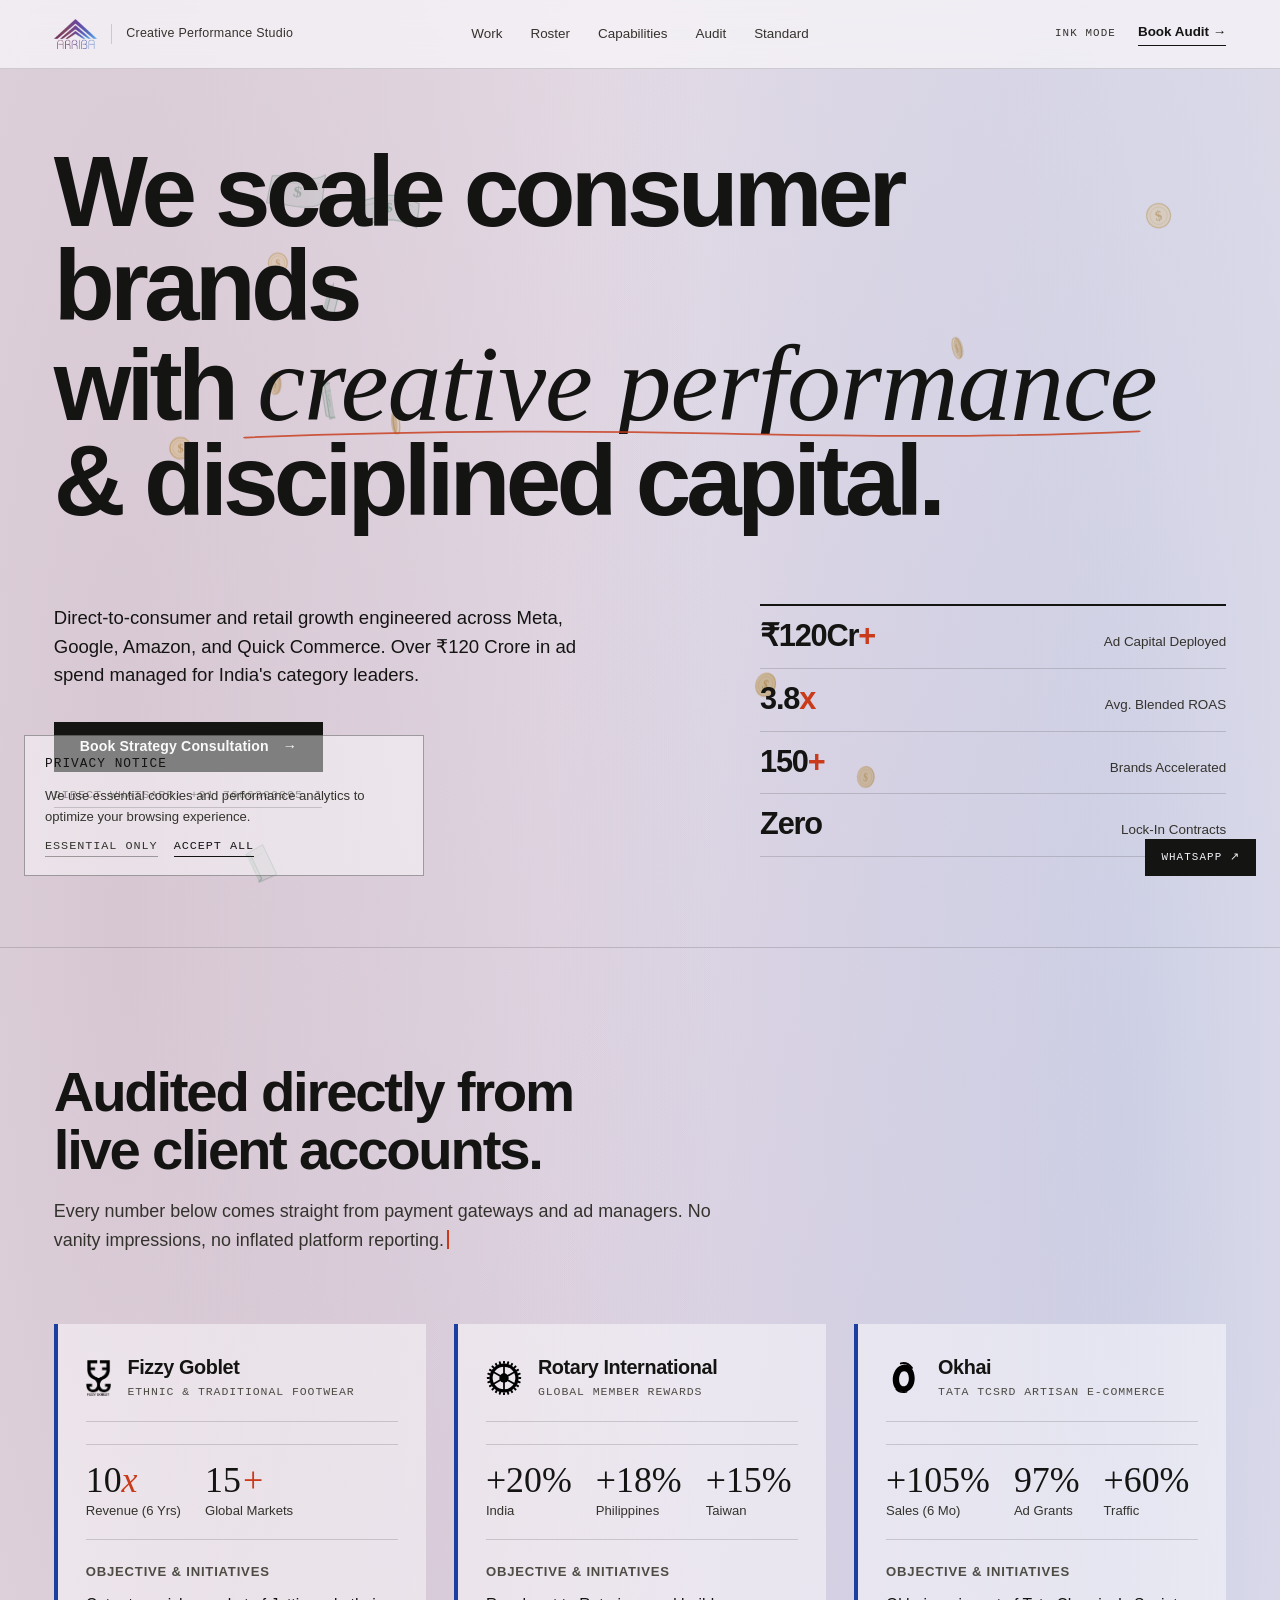
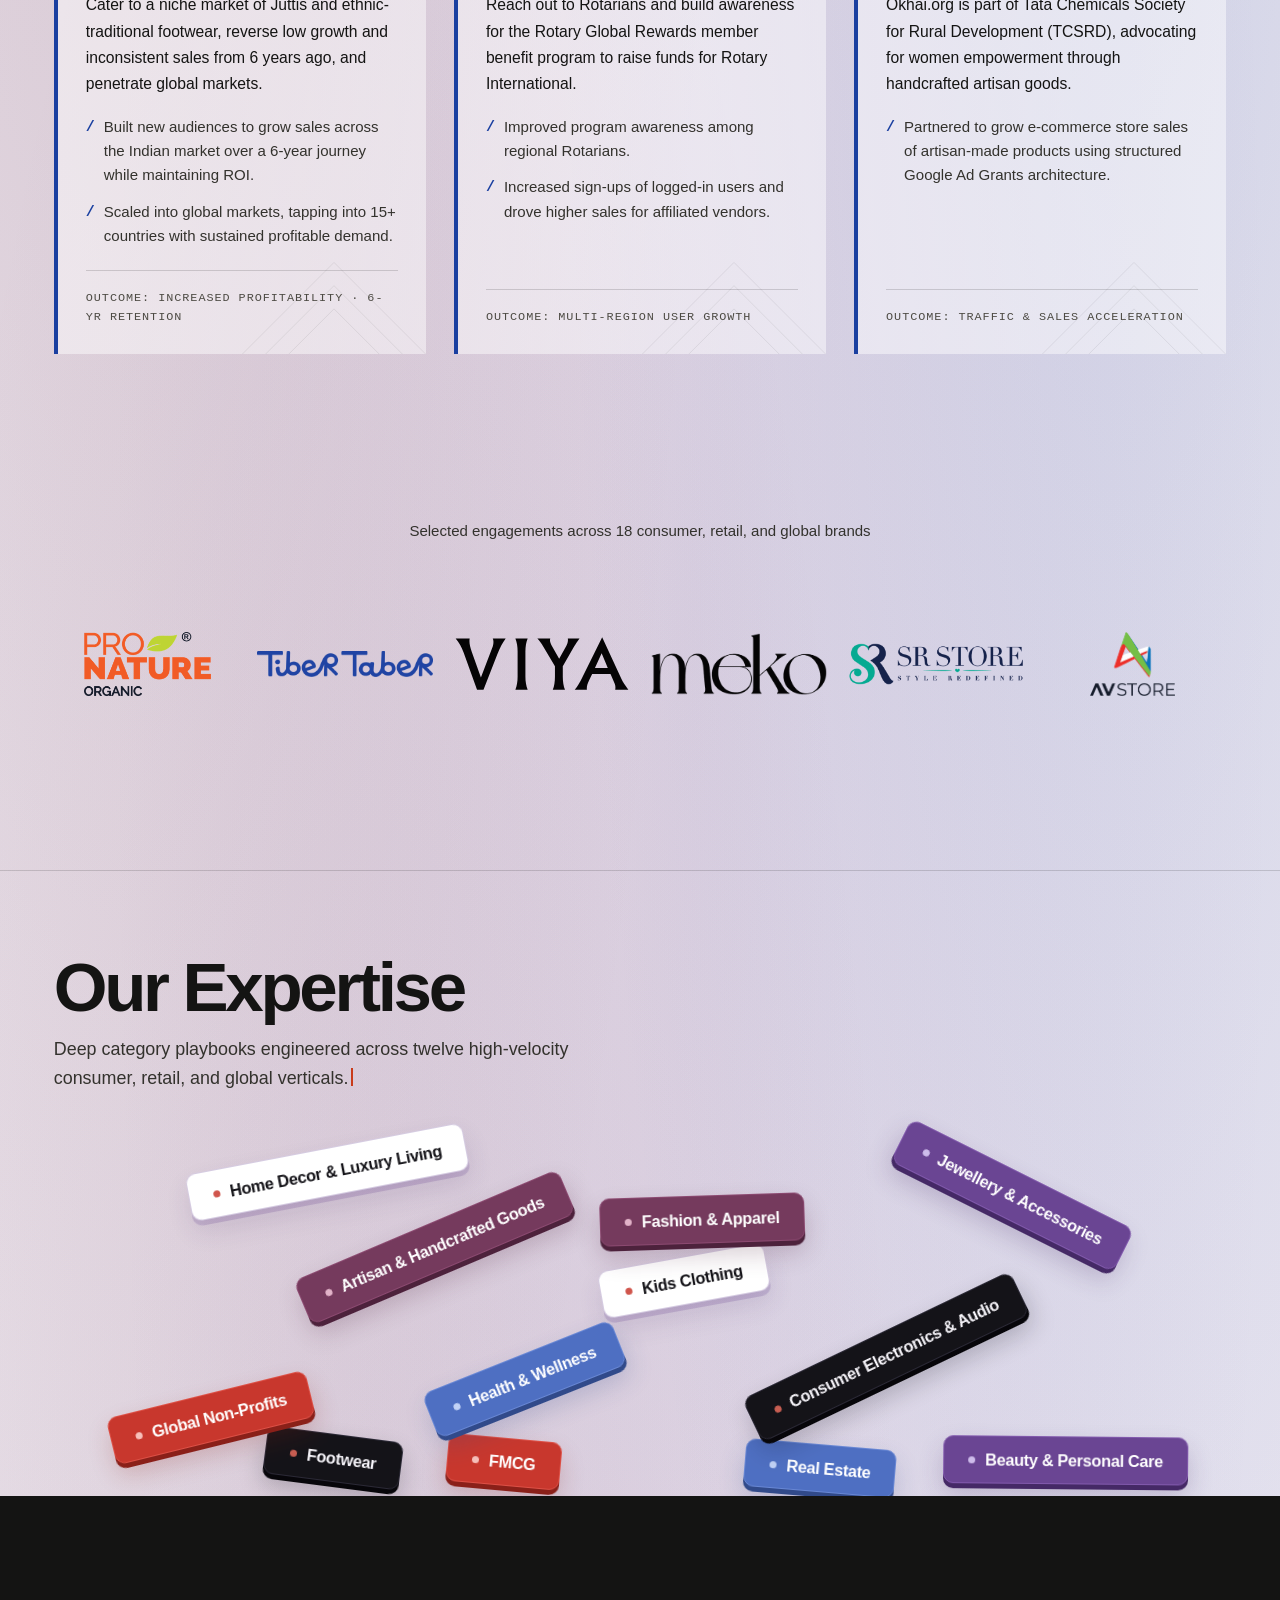
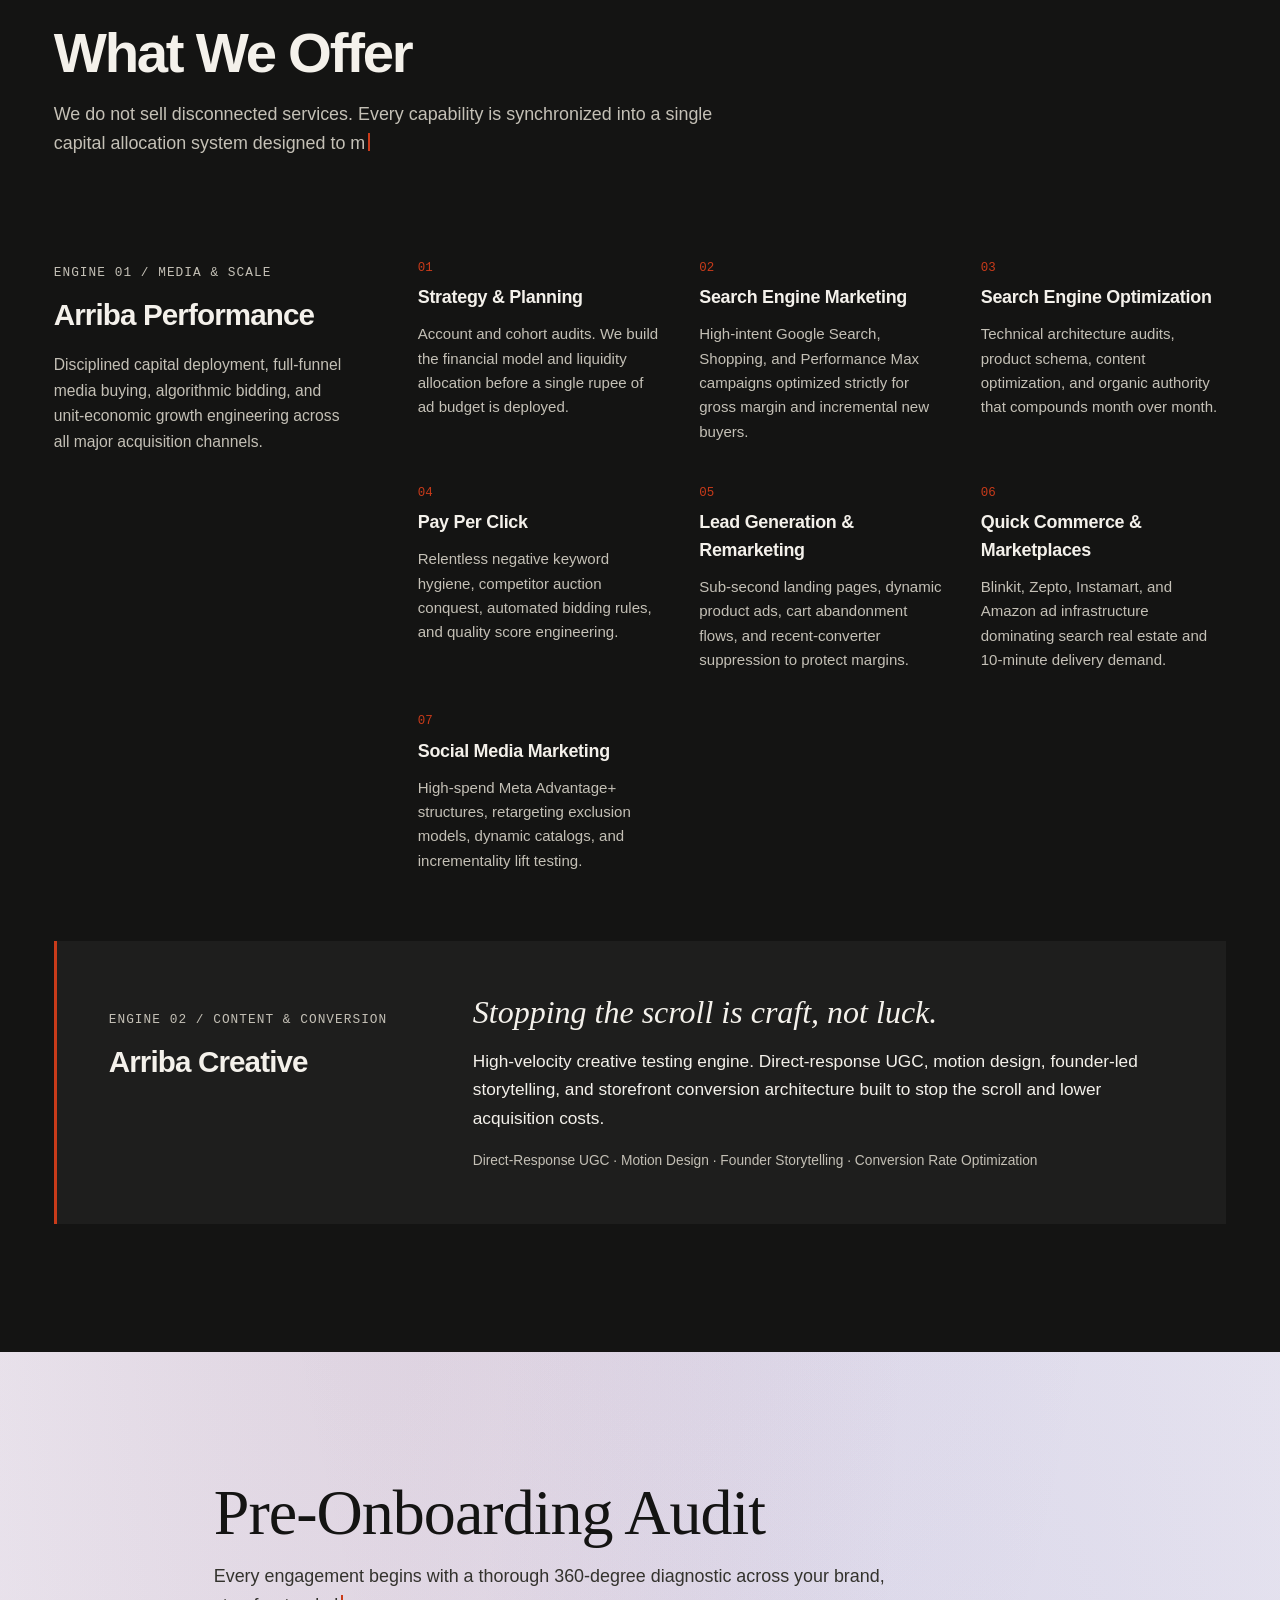
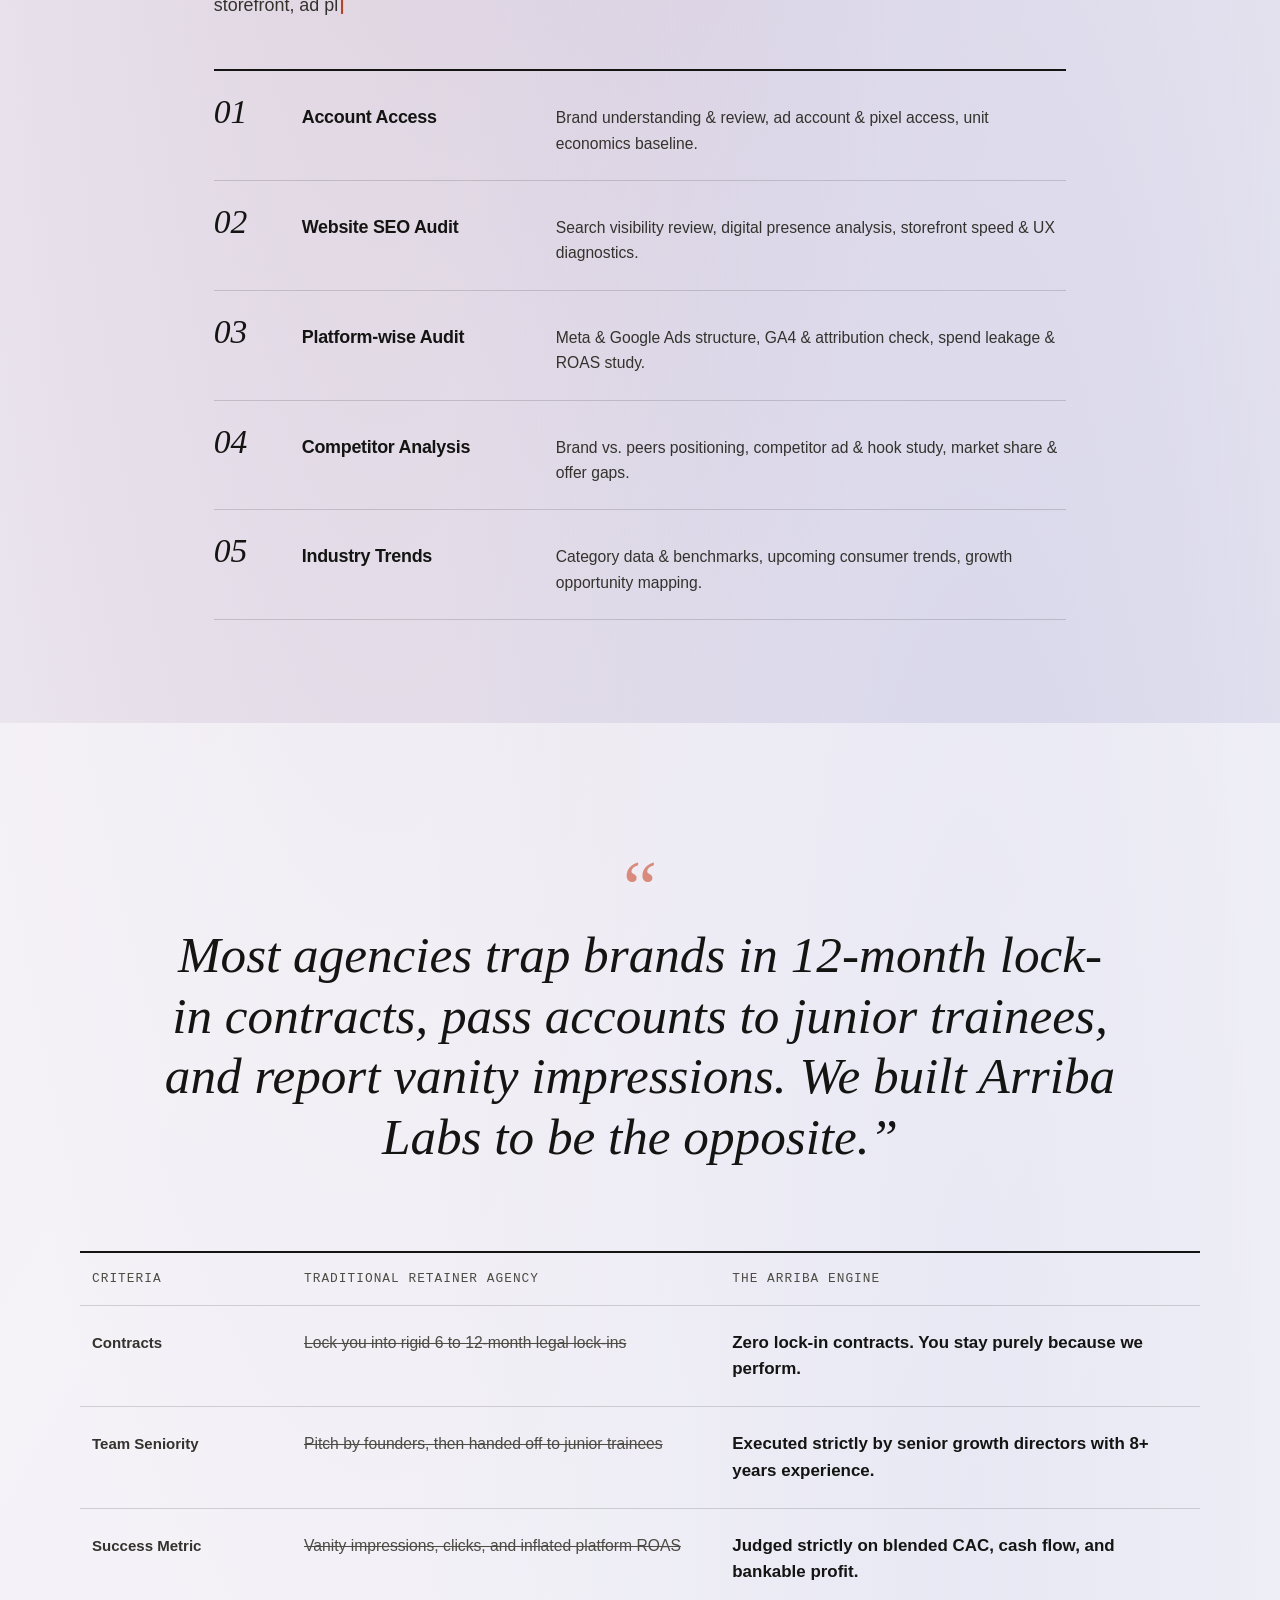
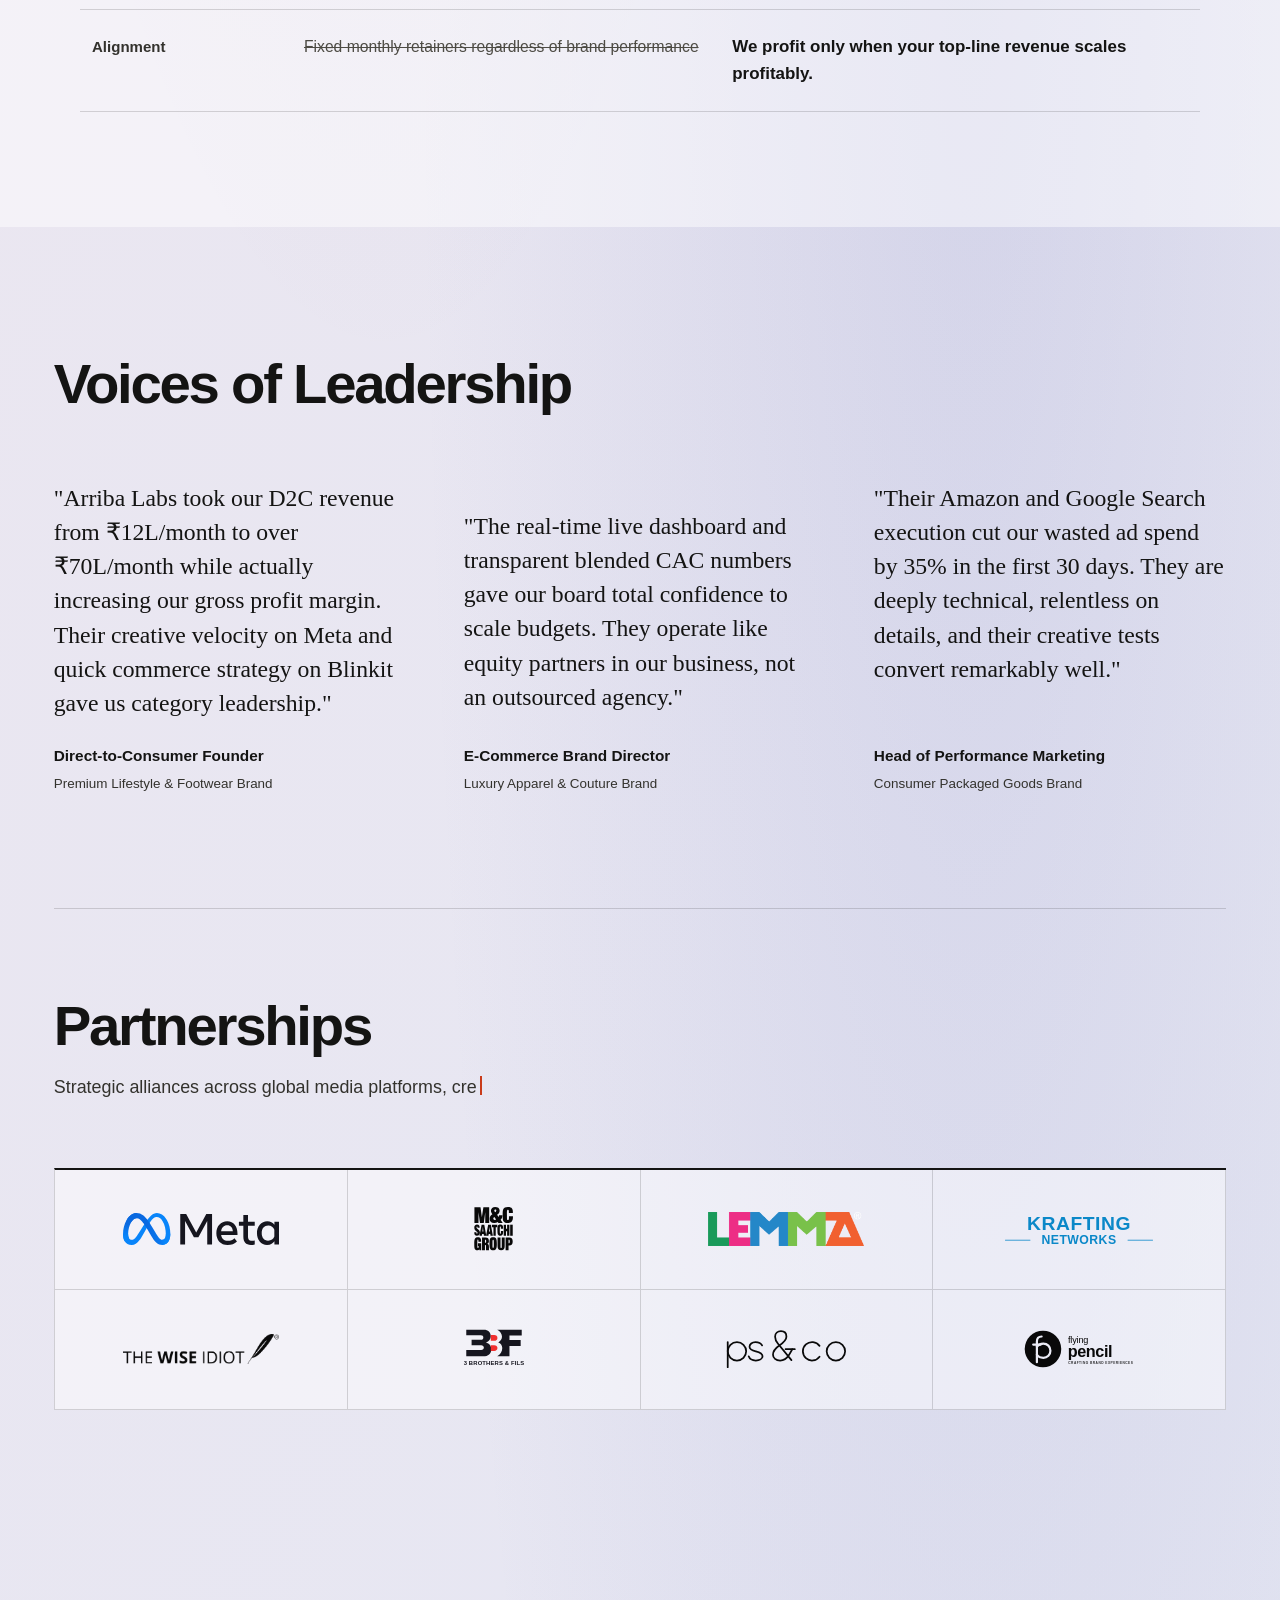
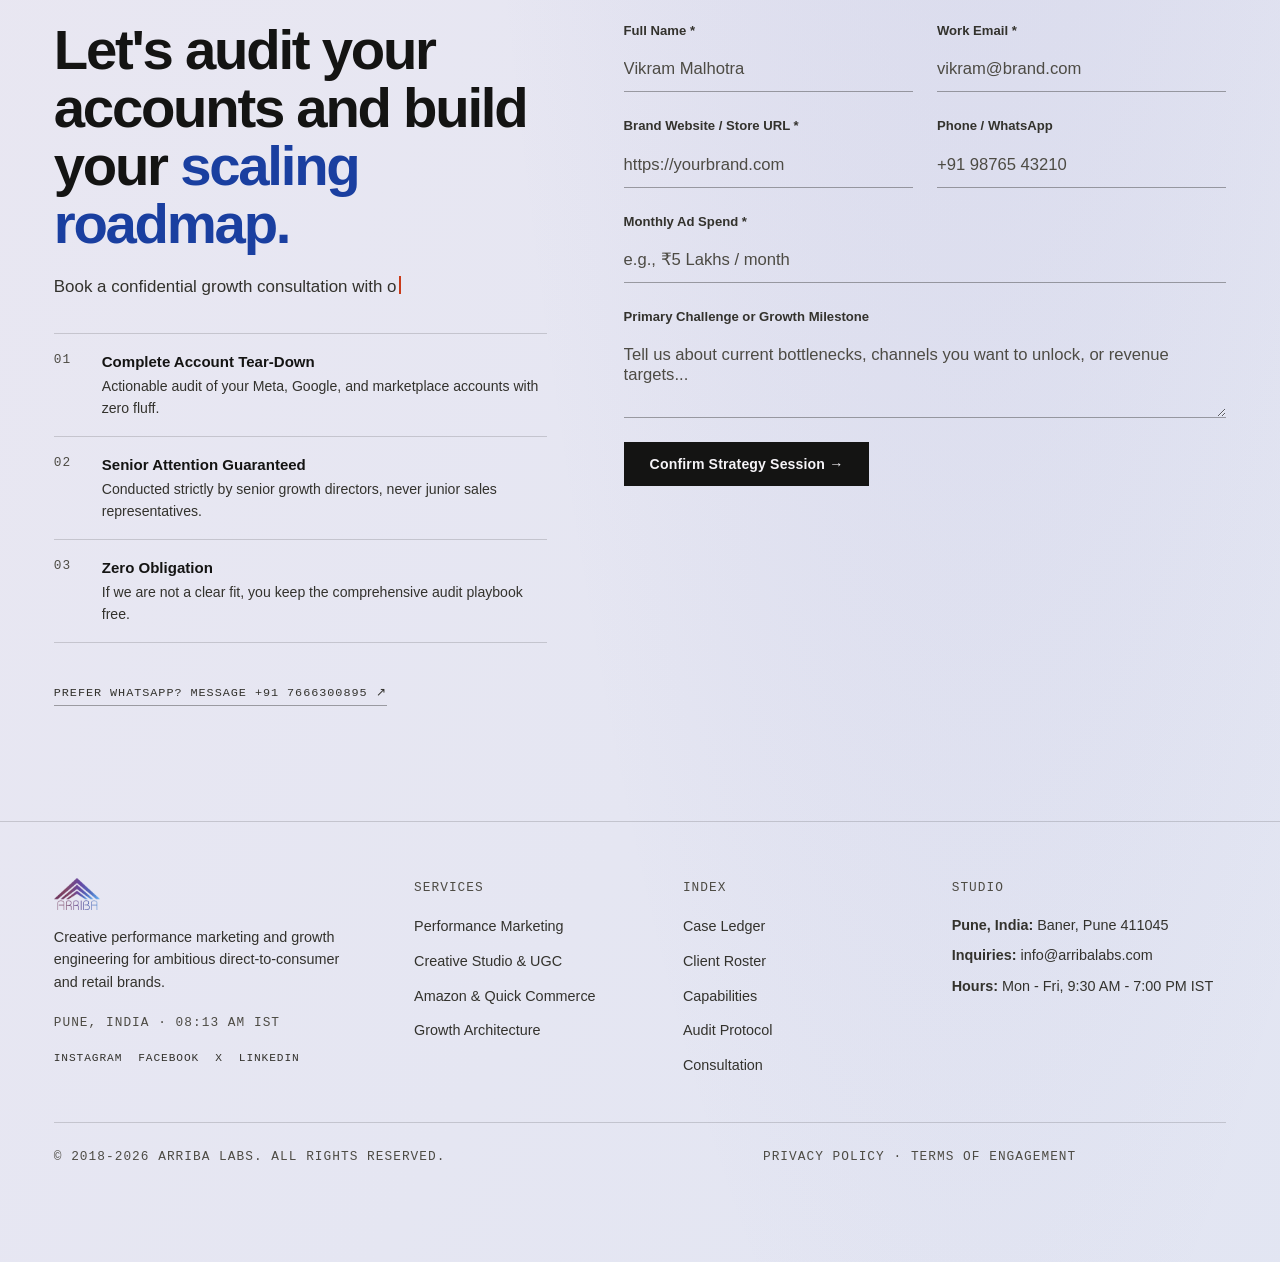
==== commit 97a0098d: "Remove Drop Again button and drag-and-drop from falling industry bricks" ====
--- a/index.html
+++ b/index.html
@@ -296,21 +296,16 @@
     <!-- ==================== BAND 03B: OUR EXPERTISE (FALLING INDUSTRY BRICKS PHYSICS) ==================== -->
     <section class="expertise-band" id="expertise">
       <div class="wrap expertise-header-wrap">
-        <div class="expertise-header-row">
-          <div class="expertise-left">
-            <h2 class="expertise-heading">Our Expertise</h2>
-            <p class="band-header-right" data-typewriter>
-              Deep category playbooks engineered across twelve high-velocity consumer, retail, and global verticals.
-            </p>
-          </div>
-          <button type="button" class="expertise-replay-btn mono" id="expertise-replay-btn" aria-label="Drop industry blocks again">
-            Drop Again &#8635;
-          </button>
+        <div class="expertise-left">
+          <h2 class="expertise-heading">Our Expertise</h2>
+          <p class="band-header-right" data-typewriter>
+            Deep category playbooks engineered across twelve high-velocity consumer, retail, and global verticals.
+          </p>
         </div>
       </div>
 
       <!-- Full-Section Rigid-Body Falling Brick Arena (Contained Strictly to This Section) -->
-      <div class="expertise-physics-stage" id="expertise-physics-stage" aria-label="Interactive falling industry blocks">
+      <div class="expertise-physics-stage" id="expertise-physics-stage" aria-label="Industries we serve">
         <!-- 12 rigid-body industry blocks dropped & stacked naturally on the floor via Matter.js -->
       </div>
     </section>
--- a/styles.css
+++ b/styles.css
@@ -1045,14 +1045,6 @@
   z-index: 4;
 }
 
-.expertise-header-row {
-  display: flex;
-  align-items: flex-end;
-  justify-content: space-between;
-  gap: 24px;
-  flex-wrap: wrap;
-}
-
 .expertise-left {
   max-width: 560px;
 }
@@ -1064,26 +1056,6 @@
   letter-spacing: -0.048em;
   color: var(--ink);
   margin-bottom: 14px;
-}
-
-.expertise-replay-btn {
-  padding: 10px 18px;
-  border: 1px solid var(--rule-strong);
-  background: rgba(255, 255, 255, 0.42);
-  color: var(--ink);
-  cursor: pointer;
-  transition: background-color 0.2s ease, border-color 0.2s ease, transform 0.2s ease;
-}
-
-.expertise-replay-btn:hover {
-  background: var(--ink);
-  color: var(--paper);
-  border-color: var(--ink);
-  transform: translateY(-1px);
-}
-
-html[data-theme="dark"] .expertise-replay-btn {
-  background: rgba(255, 255, 255, 0.06);
 }
 
 /* Full-Width Contained Physics Floor Arena */
@@ -1094,7 +1066,7 @@
   margin-top: 12px;
   overflow: hidden;
   overflow: clip;
-  touch-action: pan-y;
+  pointer-events: none;
 }
 
 /* Individual Rigid-Body Industry Brick */
@@ -1115,7 +1087,6 @@
   white-space: nowrap;
   user-select: none;
   -webkit-user-select: none;
-  cursor: grab;
   will-change: transform;
   transform-origin: center center;
   opacity: 0;
@@ -1124,10 +1095,6 @@
 
 .industry-brick.is-dropped {
   opacity: 1;
-}
-
-.industry-brick:active {
-  cursor: grabbing;
 }
 
 .industry-brick-dot {
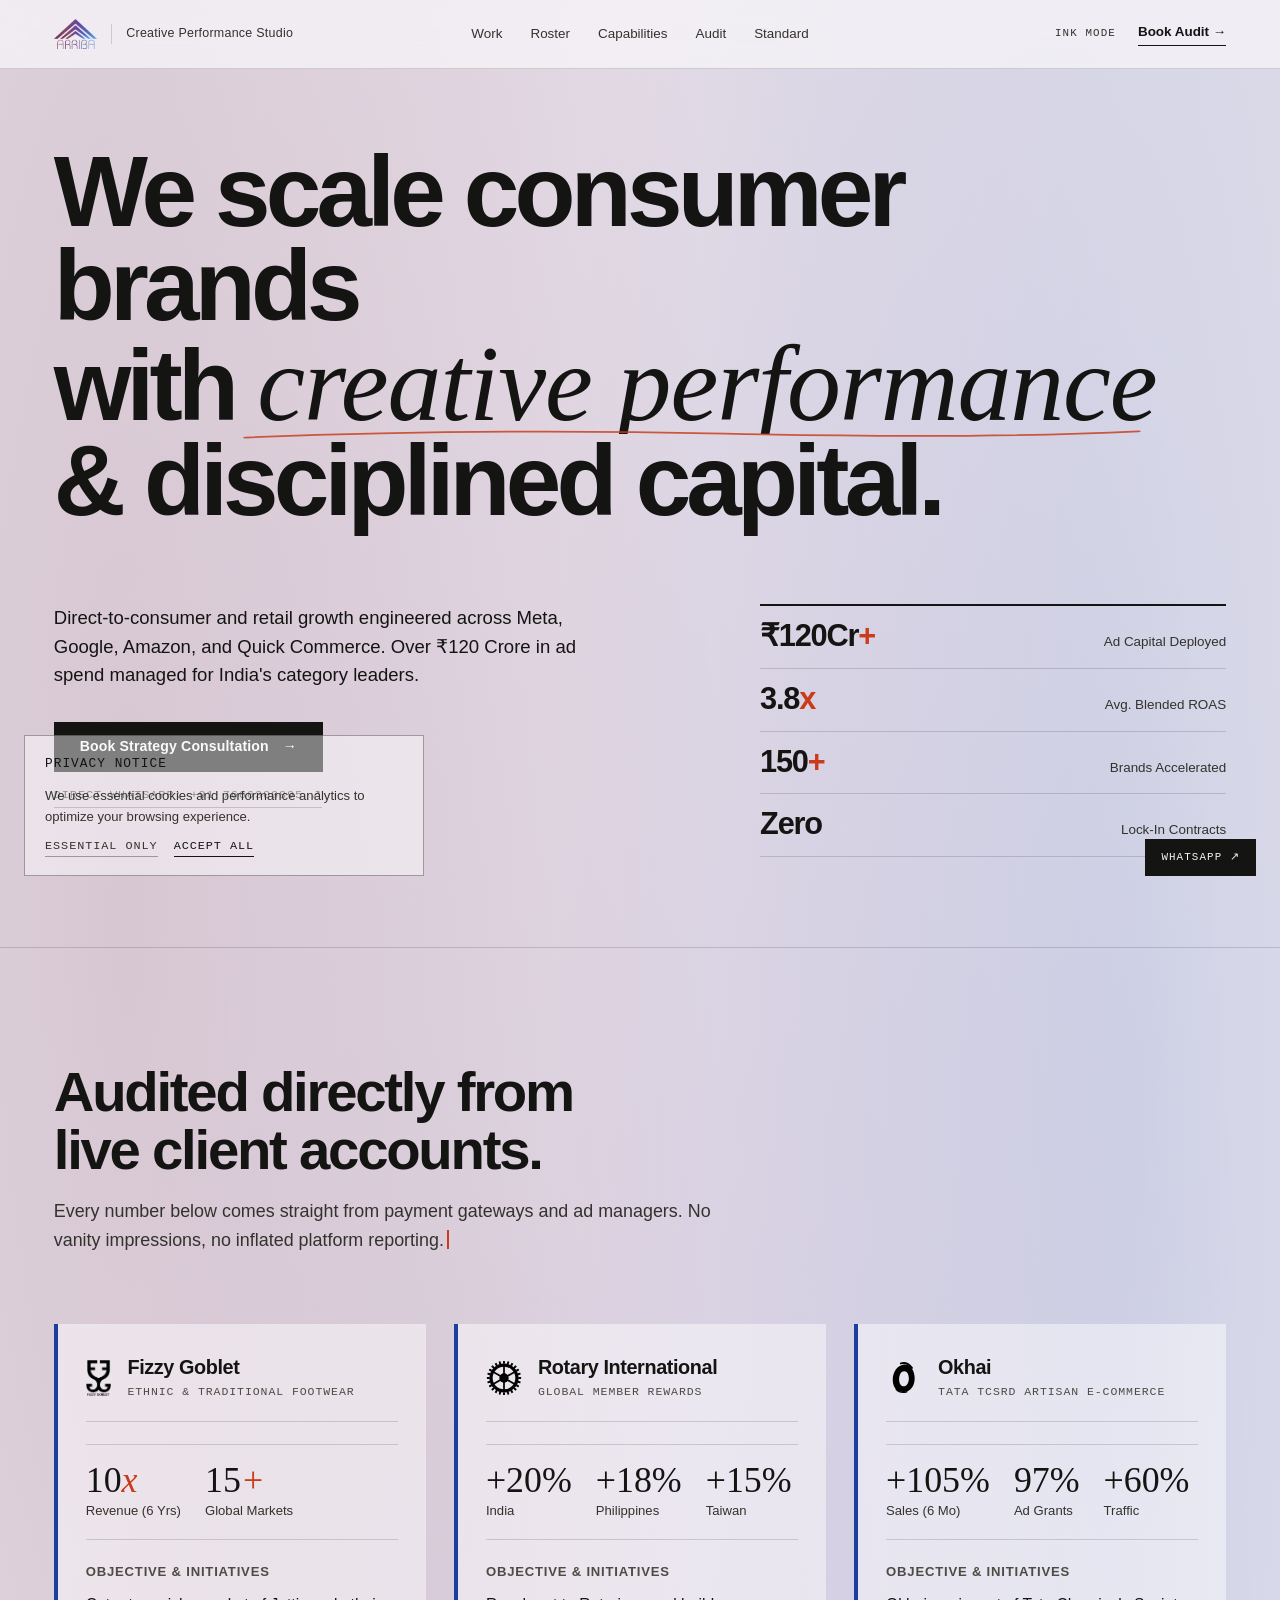
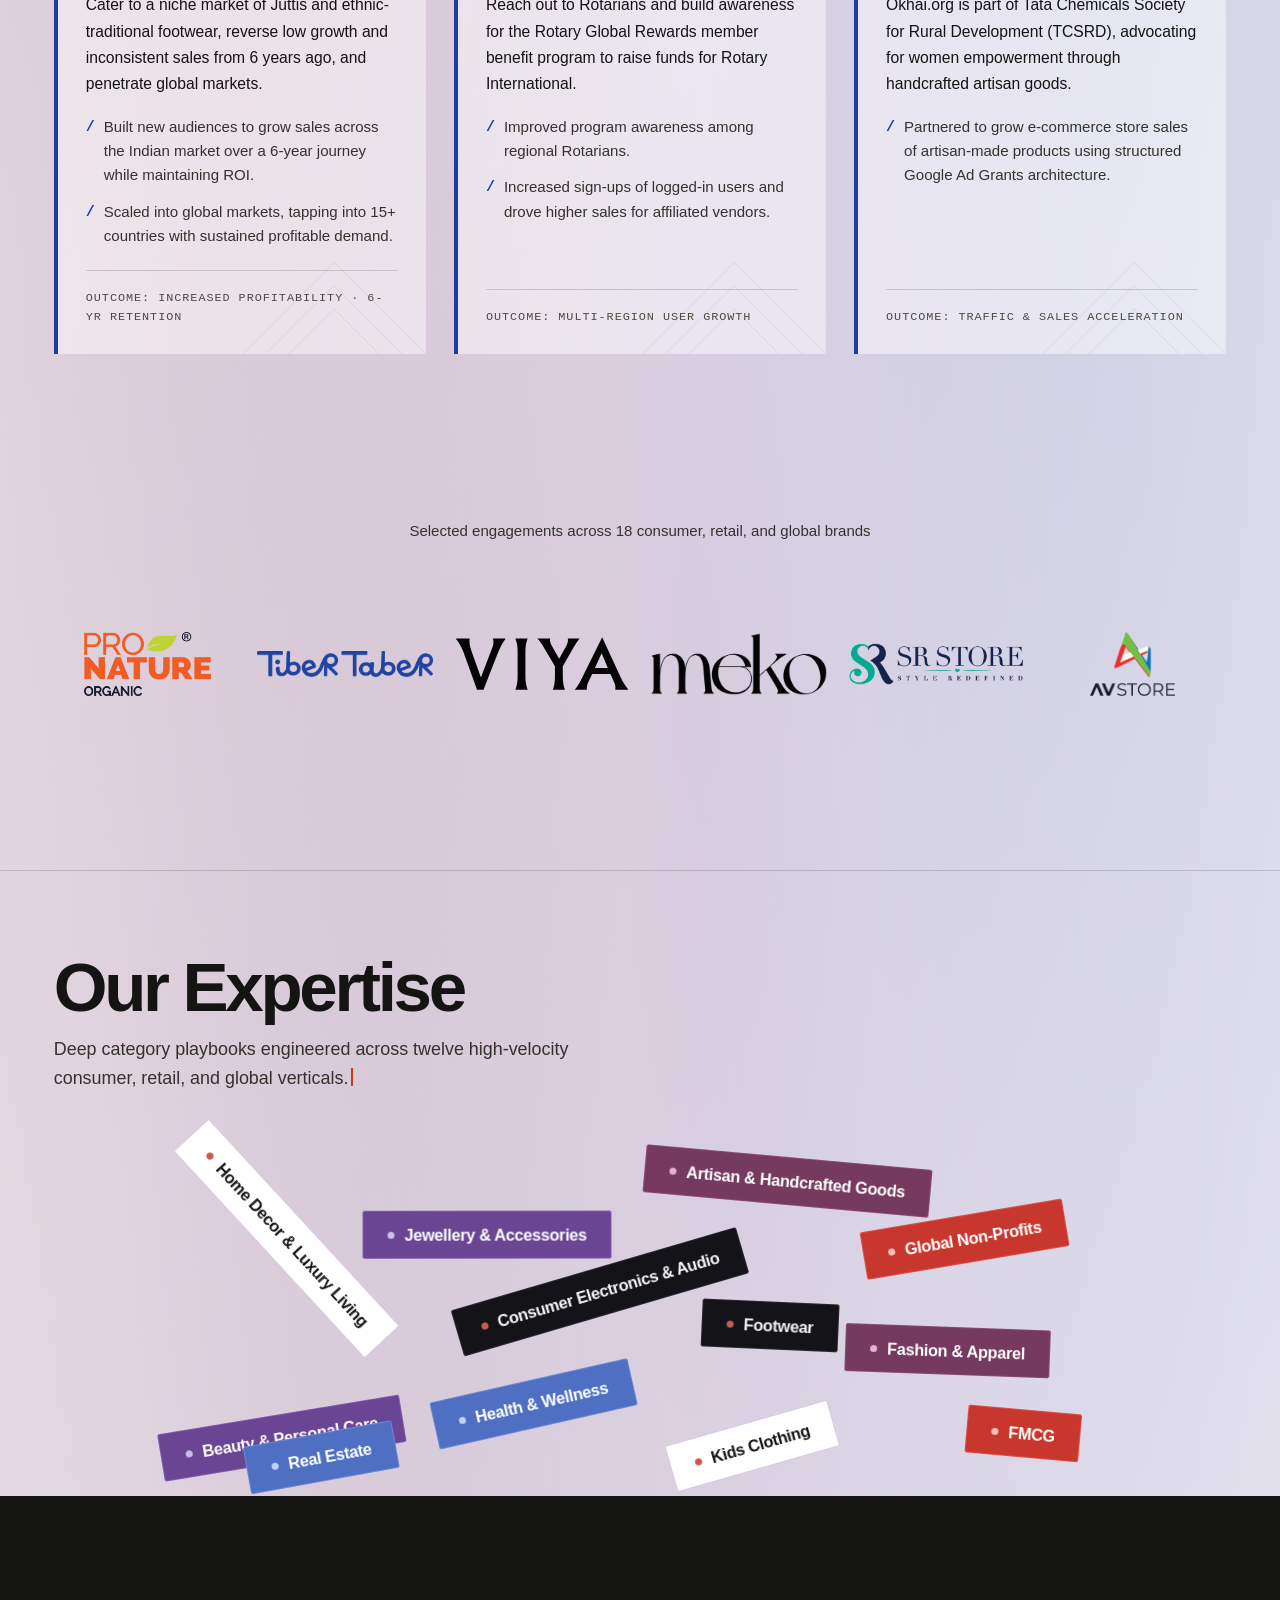
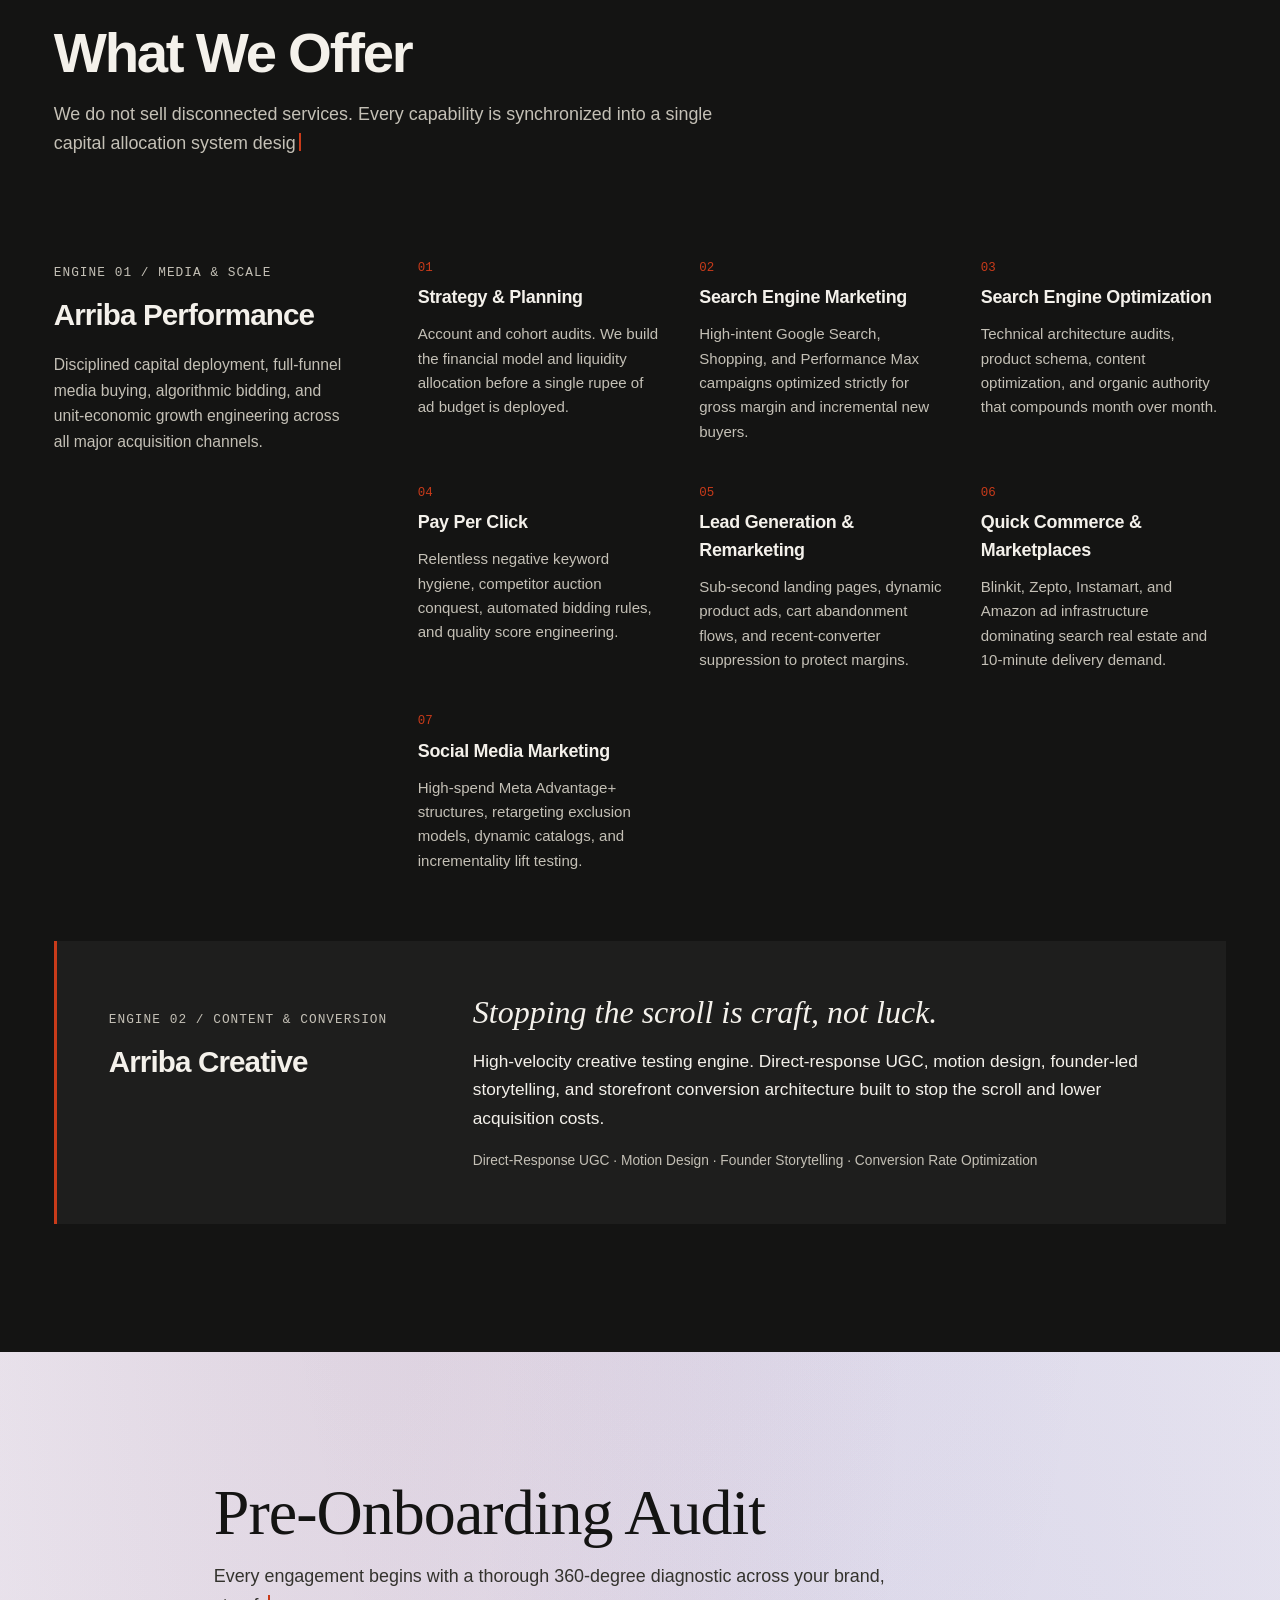
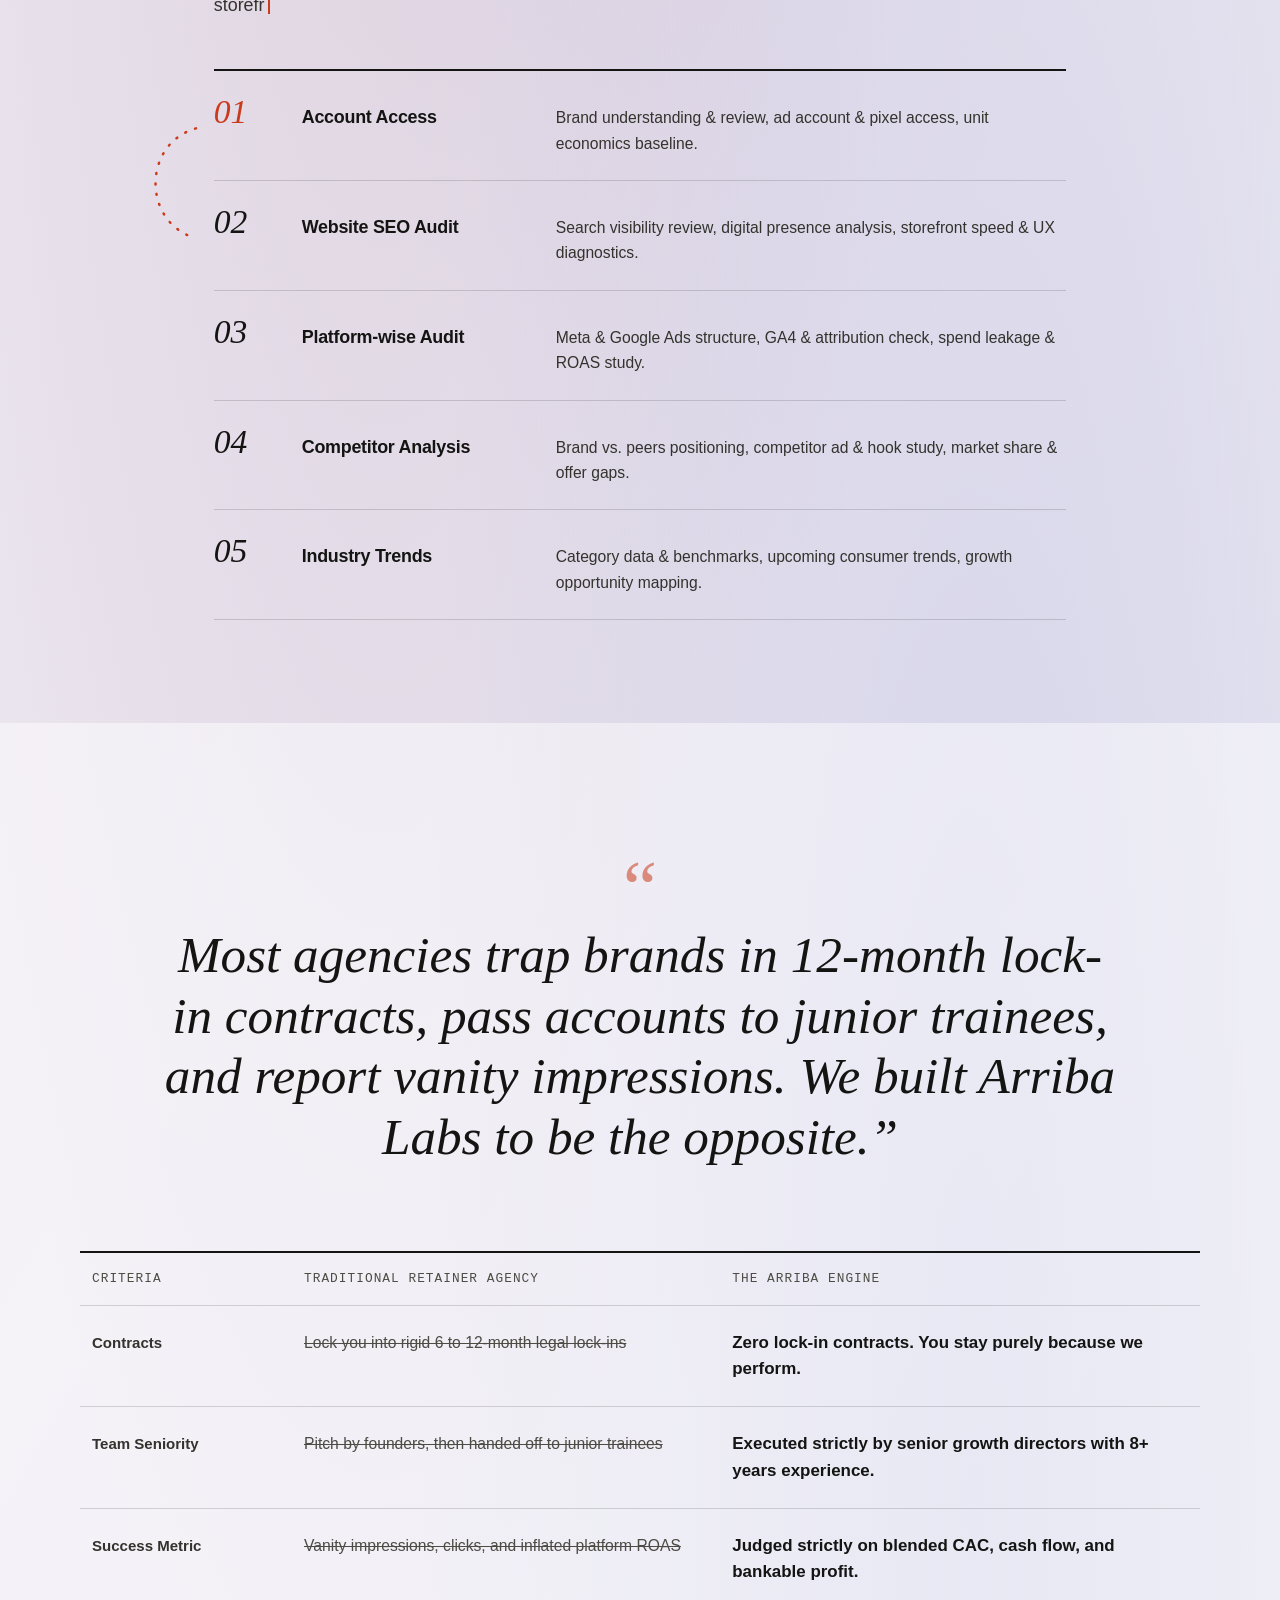
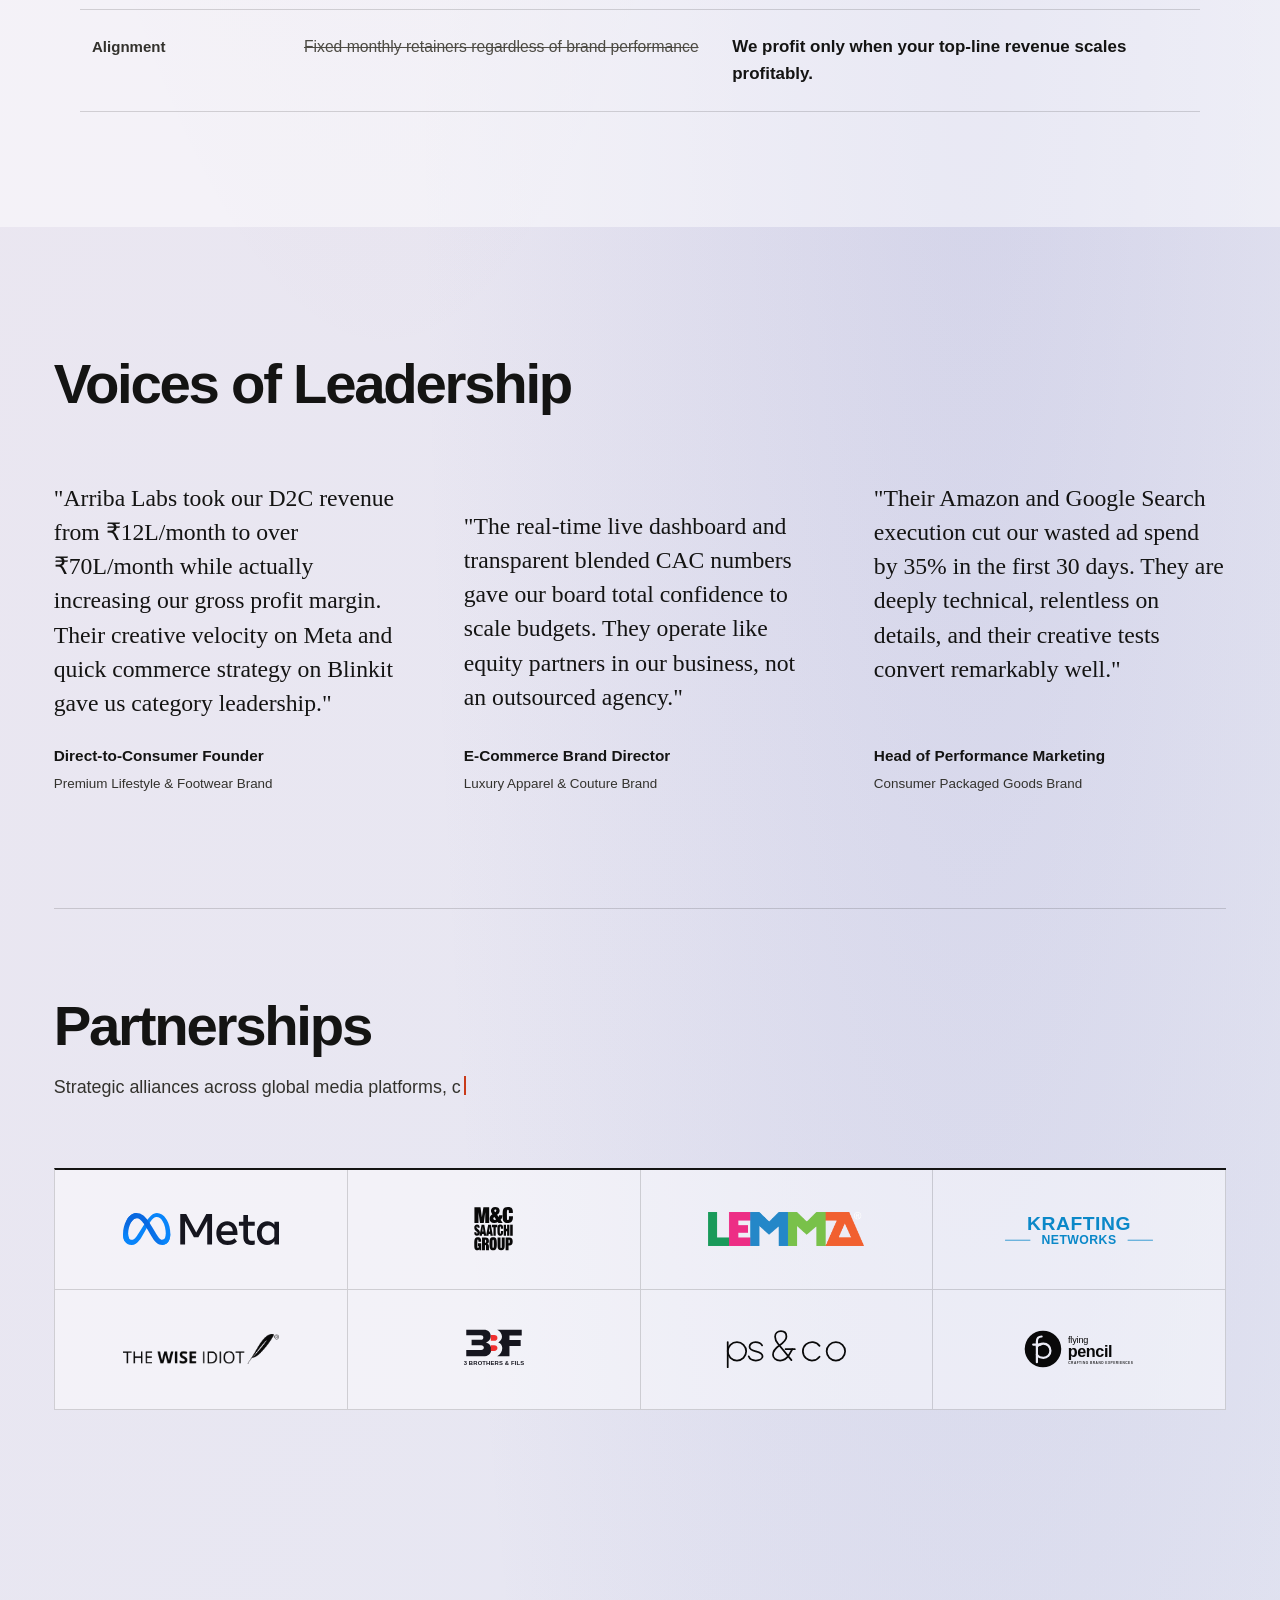
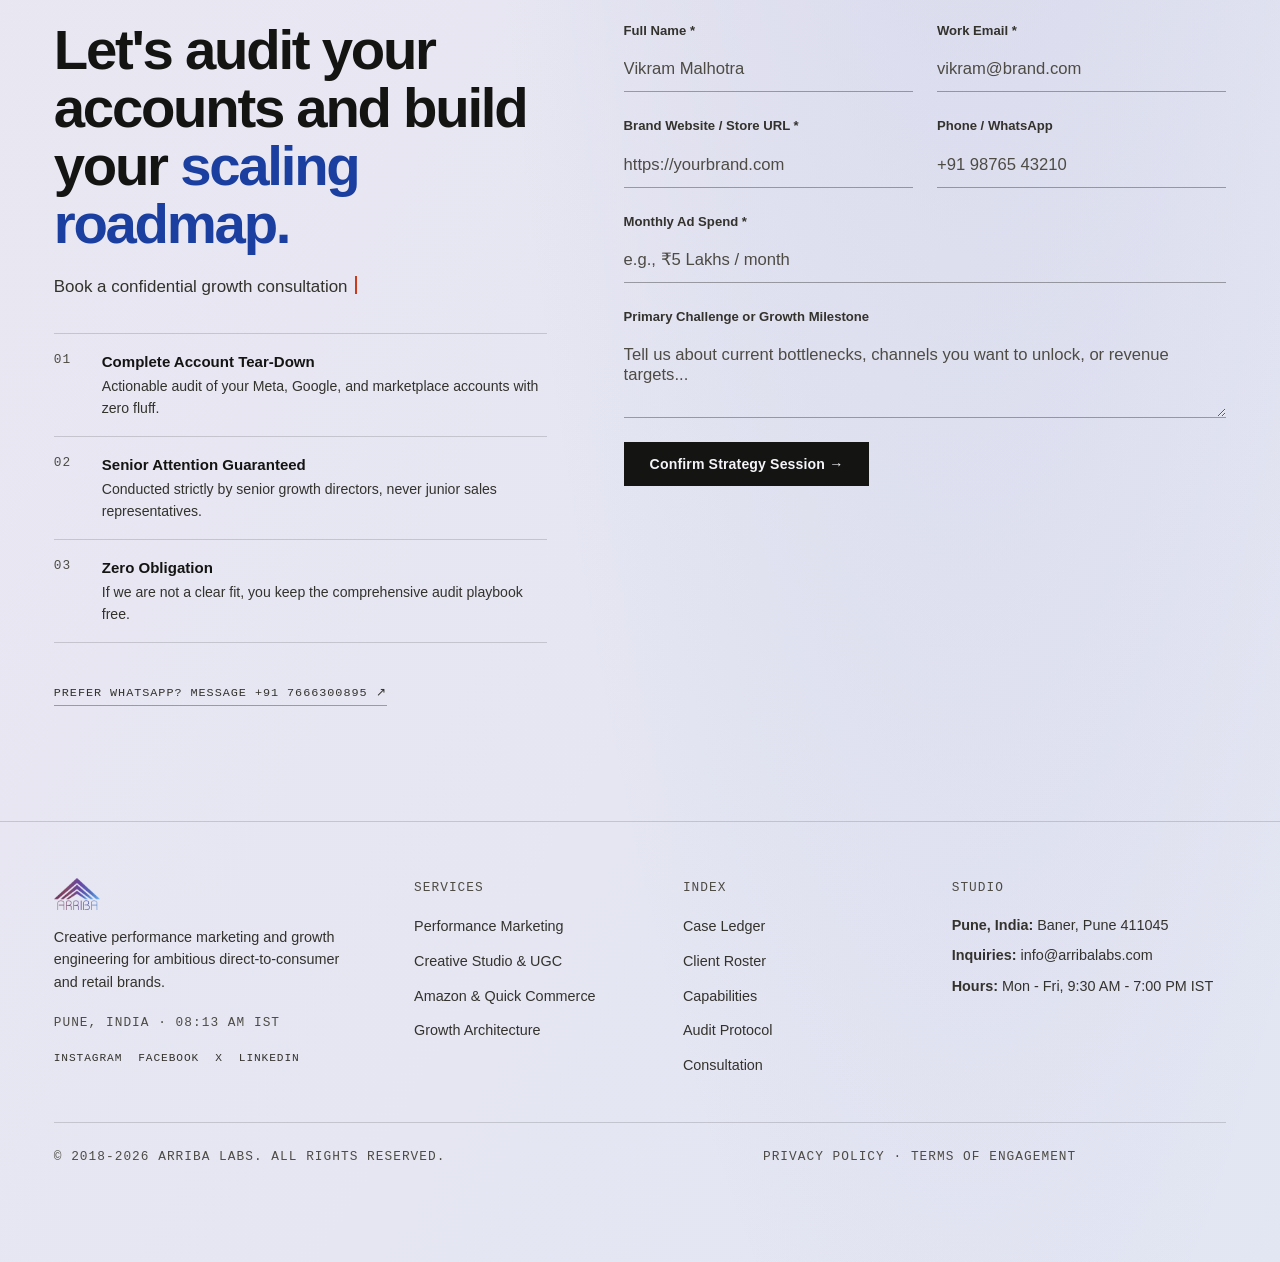
==== commit 6f6c518b: "Add alternating left/right dotted arrow formation animation across Audit steps 01 to 05" ====
--- a/index.html
+++ b/index.html
@@ -393,7 +393,8 @@
           </p>
         </div>
 
-        <div class="audit-rows">
+        <div class="audit-rows" id="audit-rows">
+          <svg class="audit-flow-svg" id="audit-flow-svg" aria-hidden="true"></svg>
           <div class="audit-row">
             <span class="audit-row-num">01</span>
             <h3 class="audit-row-title">Account Access</h3>
--- a/styles.css
+++ b/styles.css
@@ -1078,7 +1078,7 @@
   align-items: center;
   gap: 10px;
   padding: 15px 24px;
-  border-radius: 10px;
+  border-radius: 2px;
   font-family: var(--font-sans);
   font-size: 1.02rem;
   font-weight: 700;
@@ -1105,52 +1105,46 @@
   opacity: 0.85;
 }
 
-/* Curated Arriba Editorial Brick Colorways */
+/* Flat Editorial Rectangle Brick Colorways (Zero Extra Shadow / Bevel) */
 .brick--ink {
   background: #141318;
   color: #f7f5fa;
-  border: 1.5px solid #2b2936;
-  box-shadow: 0 5px 0 #07060a, 0 12px 24px rgba(15, 13, 24, 0.22);
+  border: 1px solid #2b2936;
 }
 .brick--ink .industry-brick-dot { background: #e86c5d; }
 
 .brick--plum {
   background: #753a5d;
   color: #ffffff;
-  border: 1.5px solid #8c4a71;
-  box-shadow: 0 5px 0 #4d223c, 0 12px 24px rgba(77, 34, 60, 0.22);
+  border: 1px solid #8c4a71;
 }
 .brick--plum .industry-brick-dot { background: #f6c9dc; }
 
 .brick--violet {
   background: #6a4593;
   color: #ffffff;
-  border: 1.5px solid #825aad;
-  box-shadow: 0 5px 0 #452966, 0 12px 24px rgba(69, 41, 102, 0.22);
+  border: 1px solid #825aad;
 }
 .brick--violet .industry-brick-dot { background: #dfd1fa; }
 
 .brick--cobalt {
   background: #4e6fc2;
   color: #ffffff;
-  border: 1.5px solid #6887d4;
-  box-shadow: 0 5px 0 #314a8a, 0 12px 24px rgba(49, 74, 138, 0.22);
+  border: 1px solid #6887d4;
 }
 .brick--cobalt .industry-brick-dot { background: #d6e4ff; }
 
 .brick--cream {
   background: #ffffff;
   color: #141318;
-  border: 1.5px solid rgba(106, 69, 147, 0.28);
-  box-shadow: 0 5px 0 rgba(106, 69, 147, 0.22), 0 12px 24px rgba(68, 44, 102, 0.12);
+  border: 1px solid rgba(106, 69, 147, 0.28);
 }
 .brick--cream .industry-brick-dot { background: #c8372d; }
 
 .brick--vermilion {
   background: #c8372d;
   color: #ffffff;
-  border: 1.5px solid #dd5046;
-  box-shadow: 0 5px 0 #8a2019, 0 12px 24px rgba(138, 32, 25, 0.22);
+  border: 1px solid #dd5046;
 }
 .brick--vermilion .industry-brick-dot { background: #ffd8d4; }
 
@@ -1158,14 +1152,12 @@
   background: #f2f0f7;
   color: #121117;
   border-color: #ffffff;
-  box-shadow: 0 5px 0 #a9a2ba, 0 12px 26px rgba(0, 0, 0, 0.45);
 }
 
 html[data-theme="dark"] .brick--cream {
   background: #23202e;
   color: #f4f2f9;
   border-color: rgba(165, 140, 230, 0.36);
-  box-shadow: 0 5px 0 #110f18, 0 12px 26px rgba(0, 0, 0, 0.45);
 }
 
 /* ==========================================================================
@@ -1290,6 +1282,8 @@
    ========================================================================== */
 .audit-band {
   padding: clamp(80px, 10vw, 136px) 0 clamp(64px, 8vw, 104px);
+  overflow: hidden;
+  overflow: clip;
 }
 
 .audit-briefing {
@@ -1311,10 +1305,50 @@
 }
 
 .audit-rows {
+  position: relative;
   border-top: 2px solid var(--ink);
 }
 
+.audit-flow-svg {
+  position: absolute;
+  top: 0;
+  left: 0;
+  width: 100%;
+  height: 100%;
+  overflow: visible;
+  pointer-events: none;
+  z-index: 2;
+}
+
+.audit-arrow-dots {
+  fill: none;
+  stroke: var(--vermilion);
+  stroke-width: 2.5;
+  stroke-linecap: round;
+  stroke-dasharray: 1 9.5;
+}
+
+.audit-arrow-head {
+  fill: none;
+  stroke: var(--vermilion);
+  stroke-width: 2.2;
+  stroke-linecap: round;
+  stroke-linejoin: round;
+  opacity: 0;
+  transform-box: fill-box;
+  transform-origin: center;
+  transform: scale(0.5);
+  transition: opacity 0.25s ease, transform 0.3s cubic-bezier(0.22, 1.4, 0.36, 1);
+}
+
+.audit-arrow-head.is-visible {
+  opacity: 1;
+  transform: scale(1);
+}
+
 .audit-row {
+  position: relative;
+  z-index: 1;
   display: grid;
   grid-template-columns: 64px 230px 1fr;
   gap: 24px;
@@ -1329,6 +1363,11 @@
   font-size: 2.1rem;
   line-height: 1;
   color: var(--ink);
+  transition: color 0.35s ease;
+}
+
+.audit-row.is-step-active .audit-row-num {
+  color: var(--vermilion);
 }
 
 .audit-row-title {
@@ -1777,6 +1816,10 @@
    RESPONSIVE LAYOUTS (LAPTOP, TABLET, MOBILE)
    ========================================================================== */
 @media (max-width: 1100px) {
+  .audit-briefing {
+    padding-left: 44px;
+    padding-right: 44px;
+  }
   .masthead-descriptor,
   .masthead-nav,
   .masthead-cta {
@@ -1859,6 +1902,10 @@
 }
 
 @media (max-width: 720px) {
+  .audit-briefing {
+    padding-left: 34px;
+    padding-right: 34px;
+  }
   .expertise-physics-stage {
     height: 440px;
   }
@@ -1866,7 +1913,7 @@
     padding: 10px 14px;
     font-size: 0.80rem;
     gap: 7px;
-    border-radius: 8px;
+    border-radius: 2px;
   }
   .industry-brick-dot {
     width: 6px;
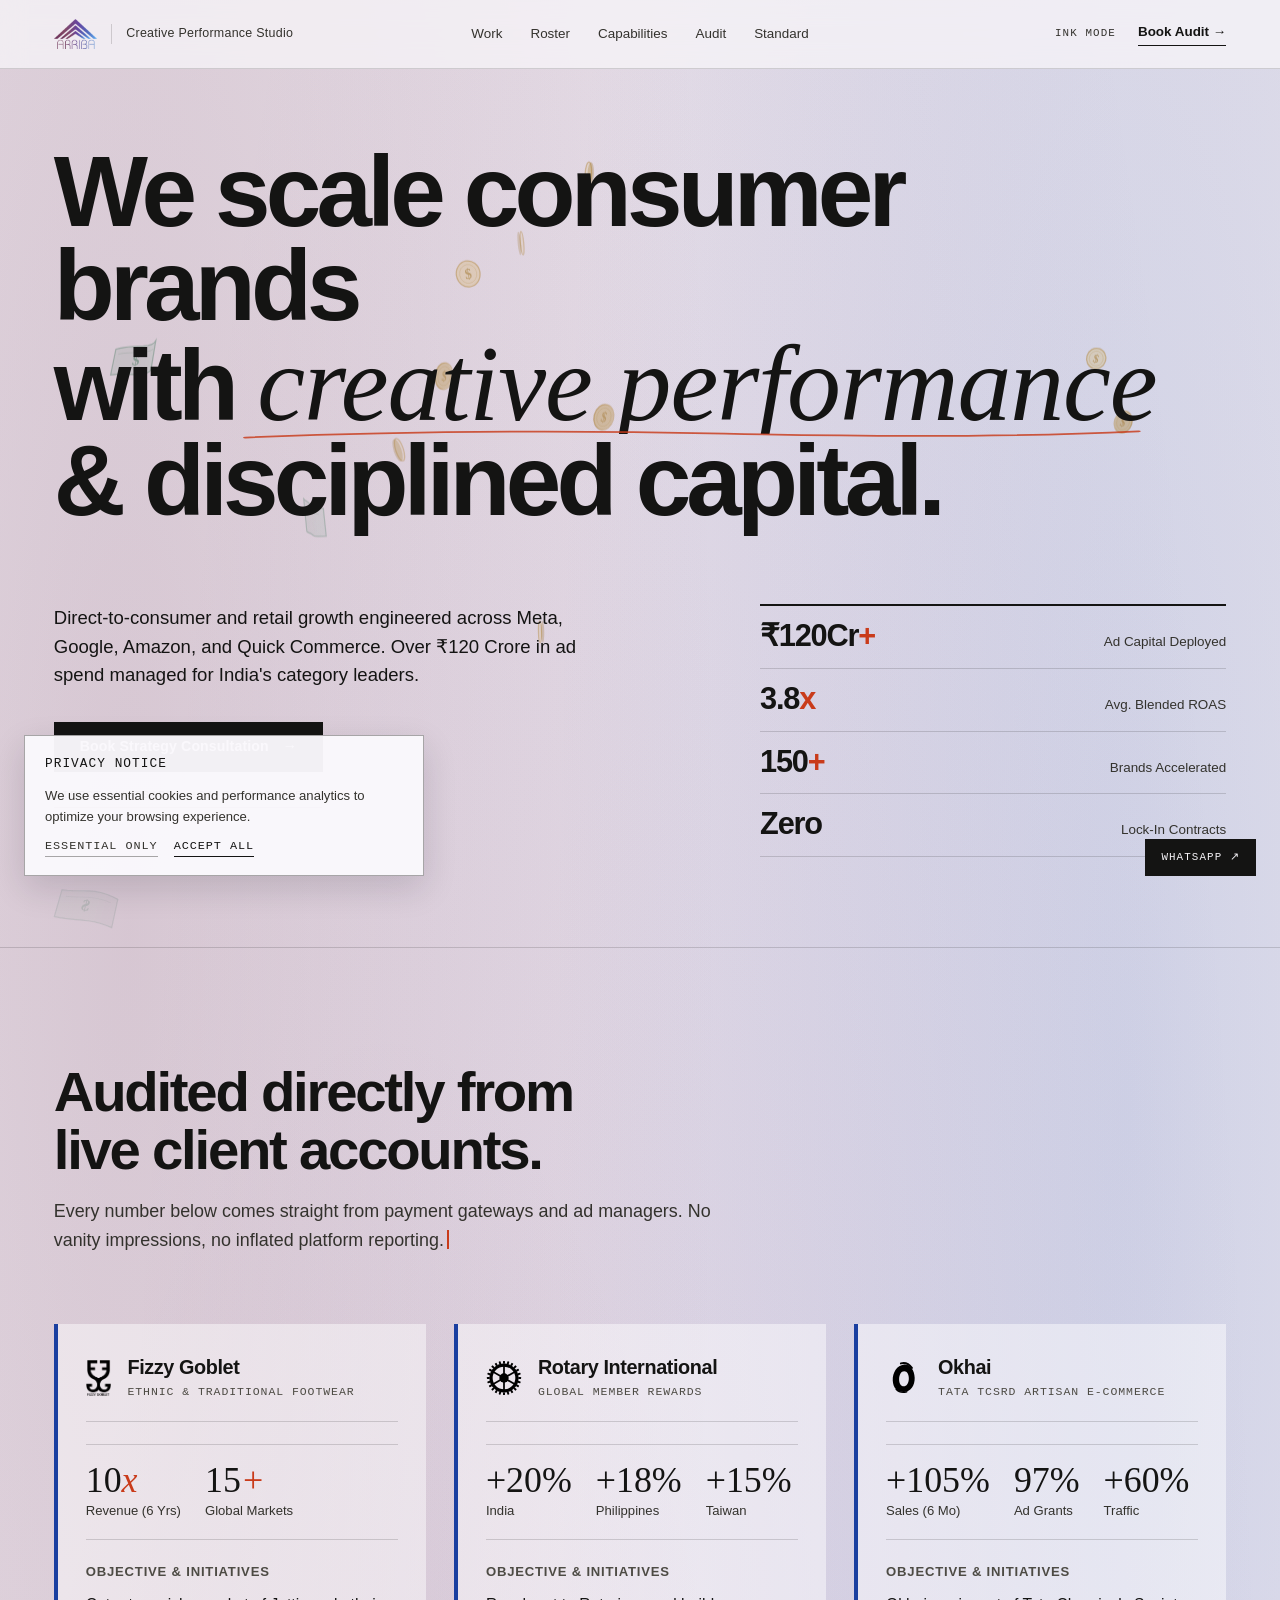
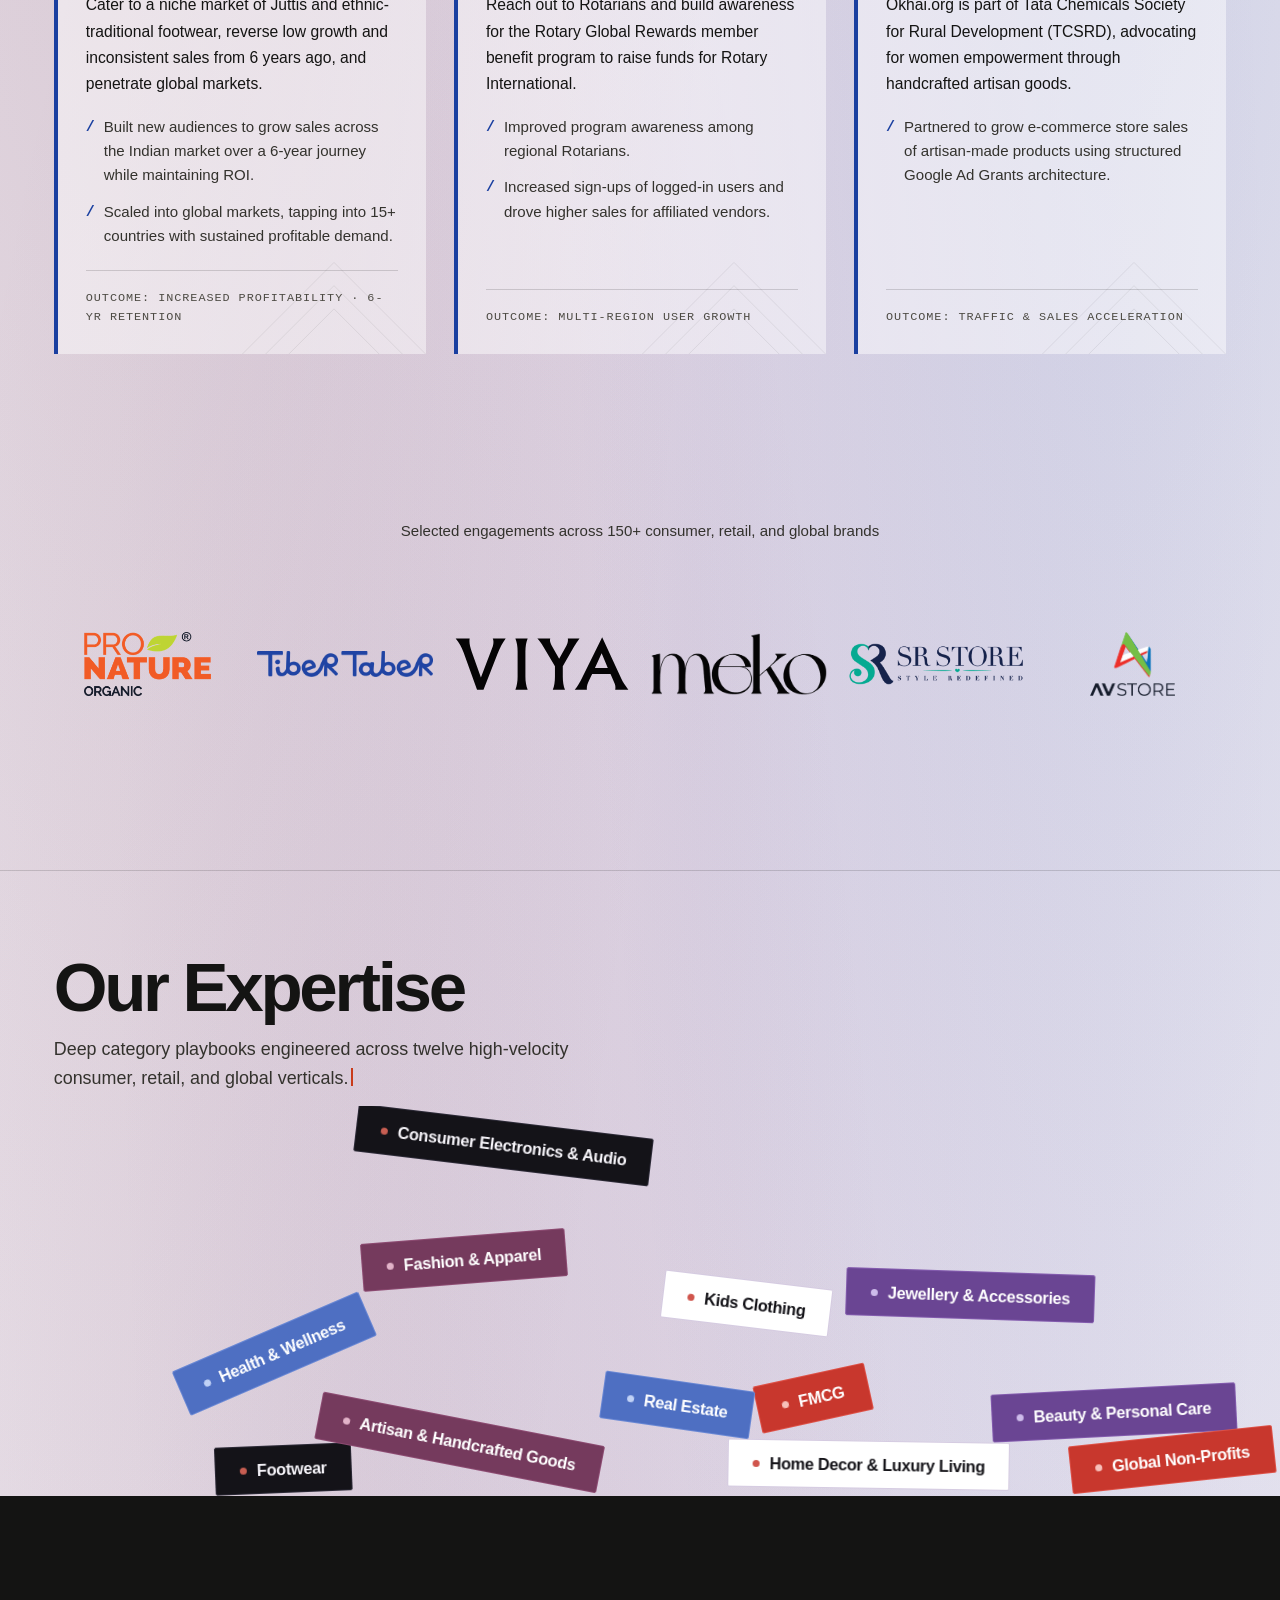
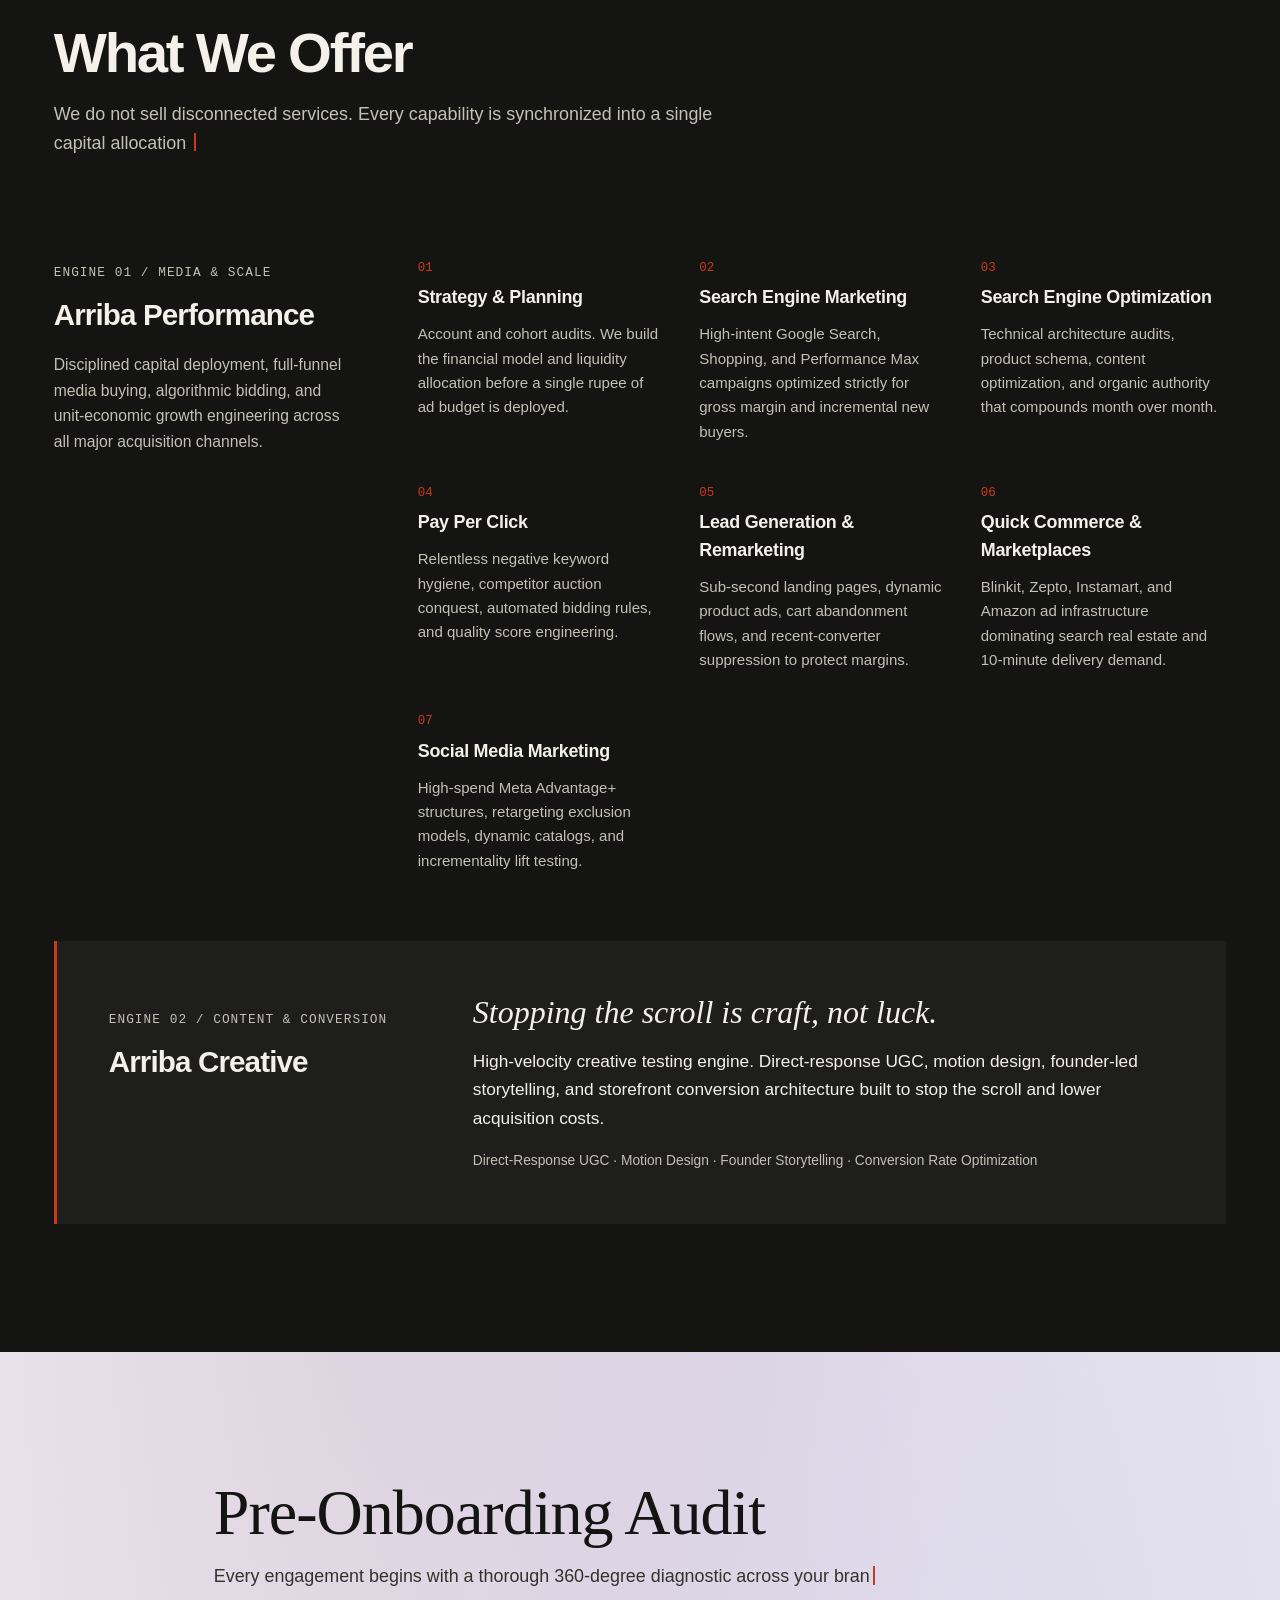
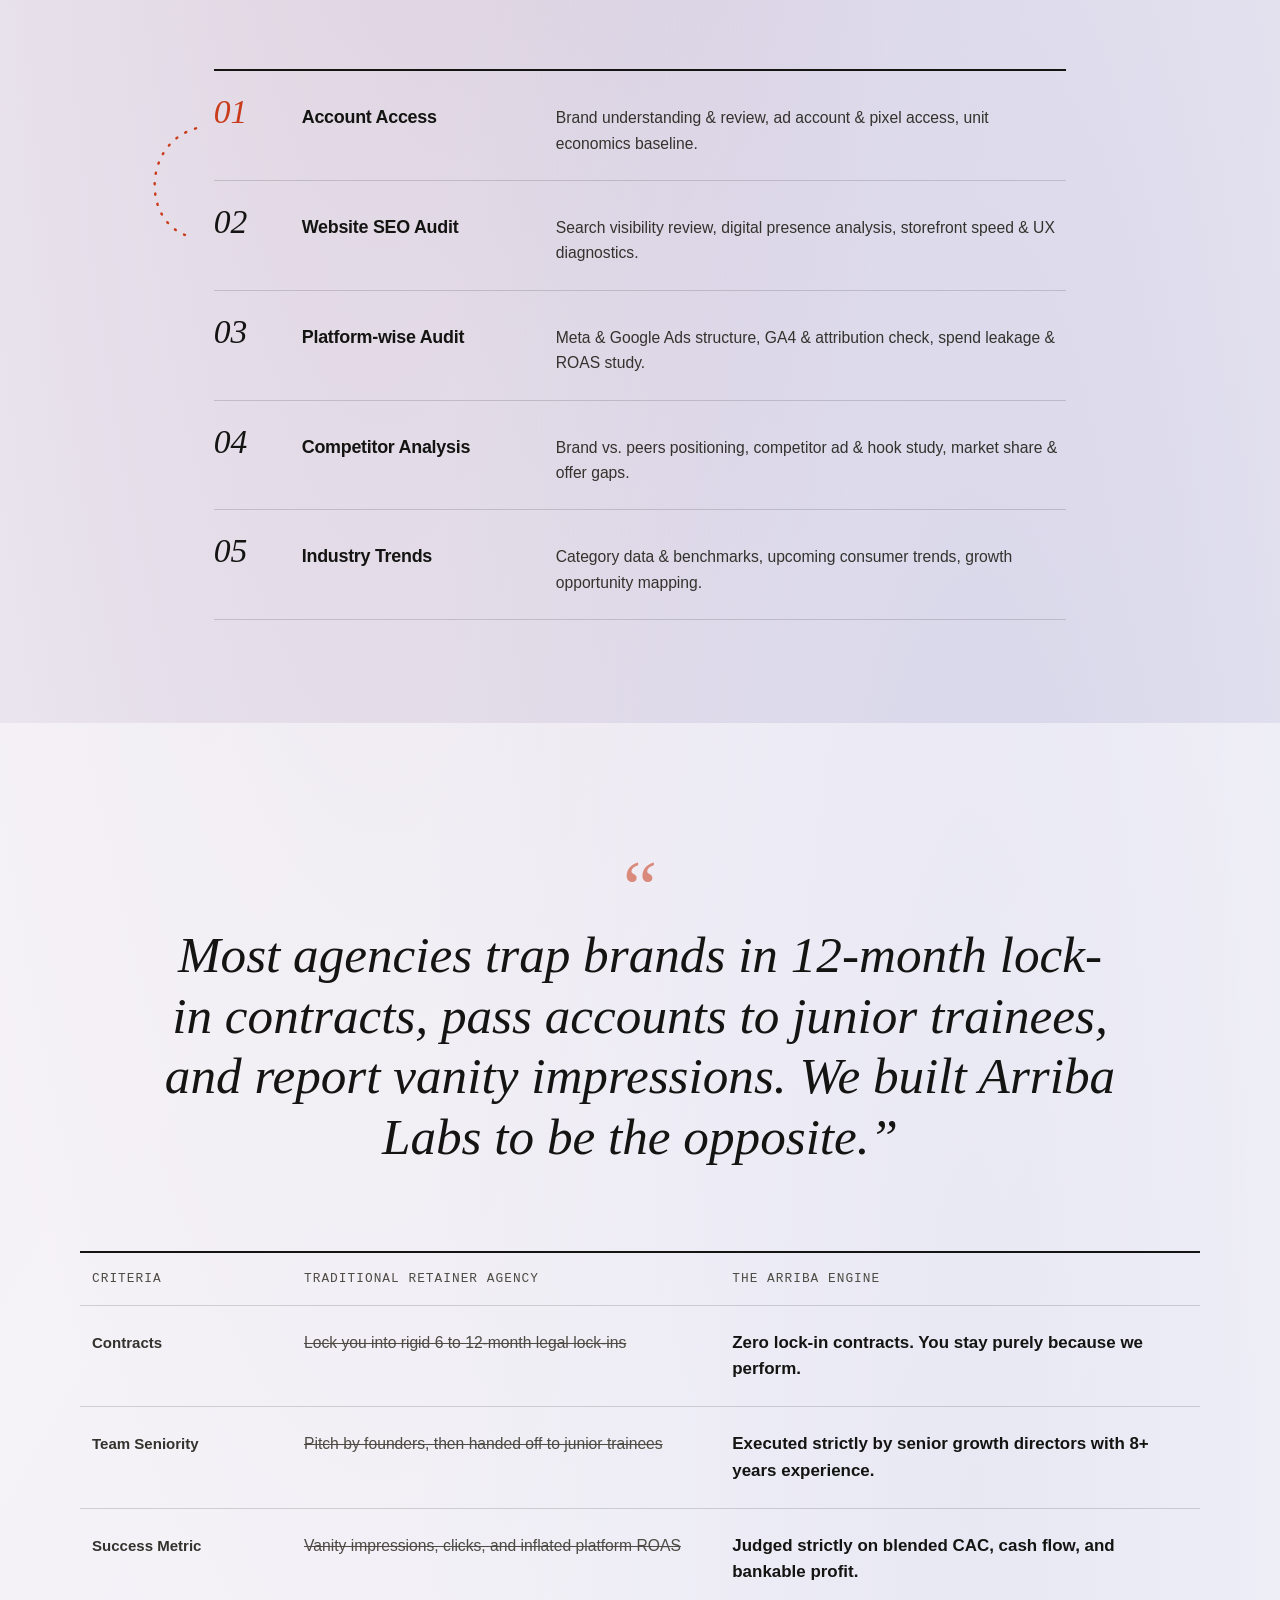
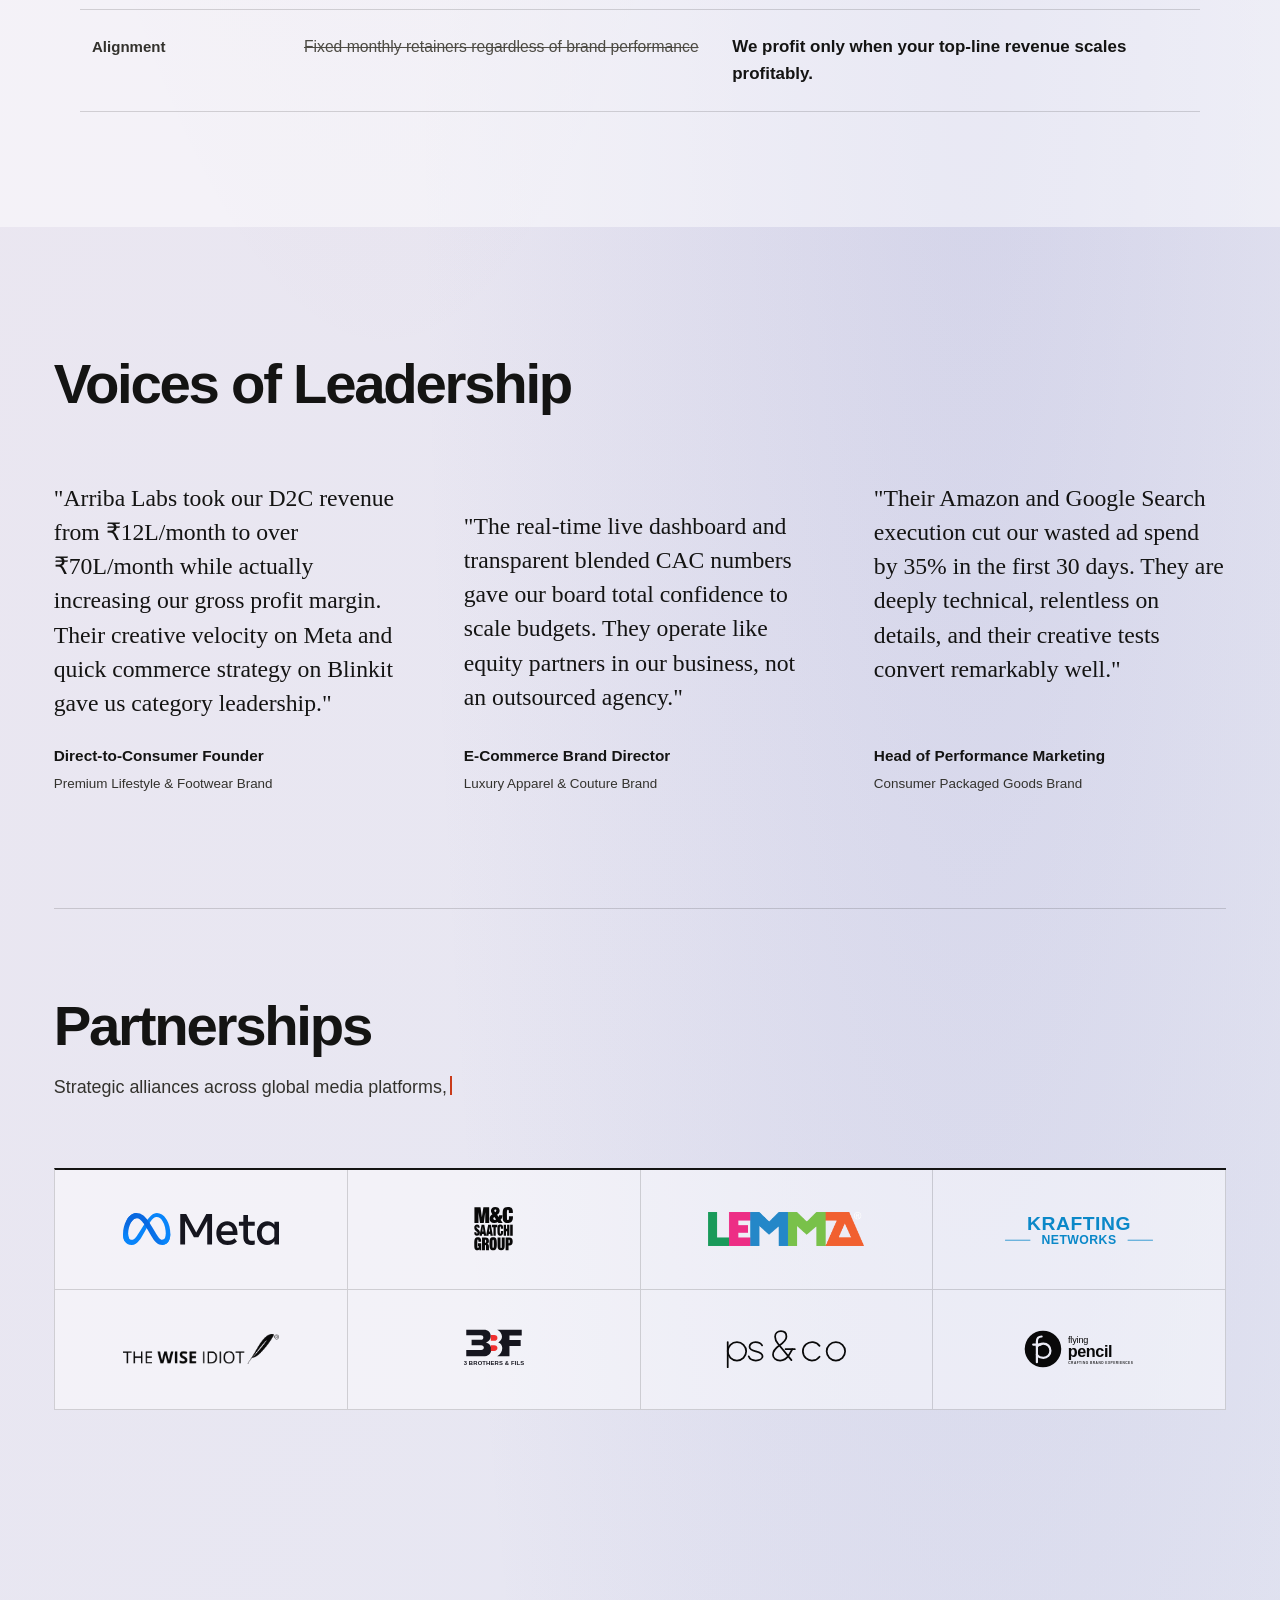
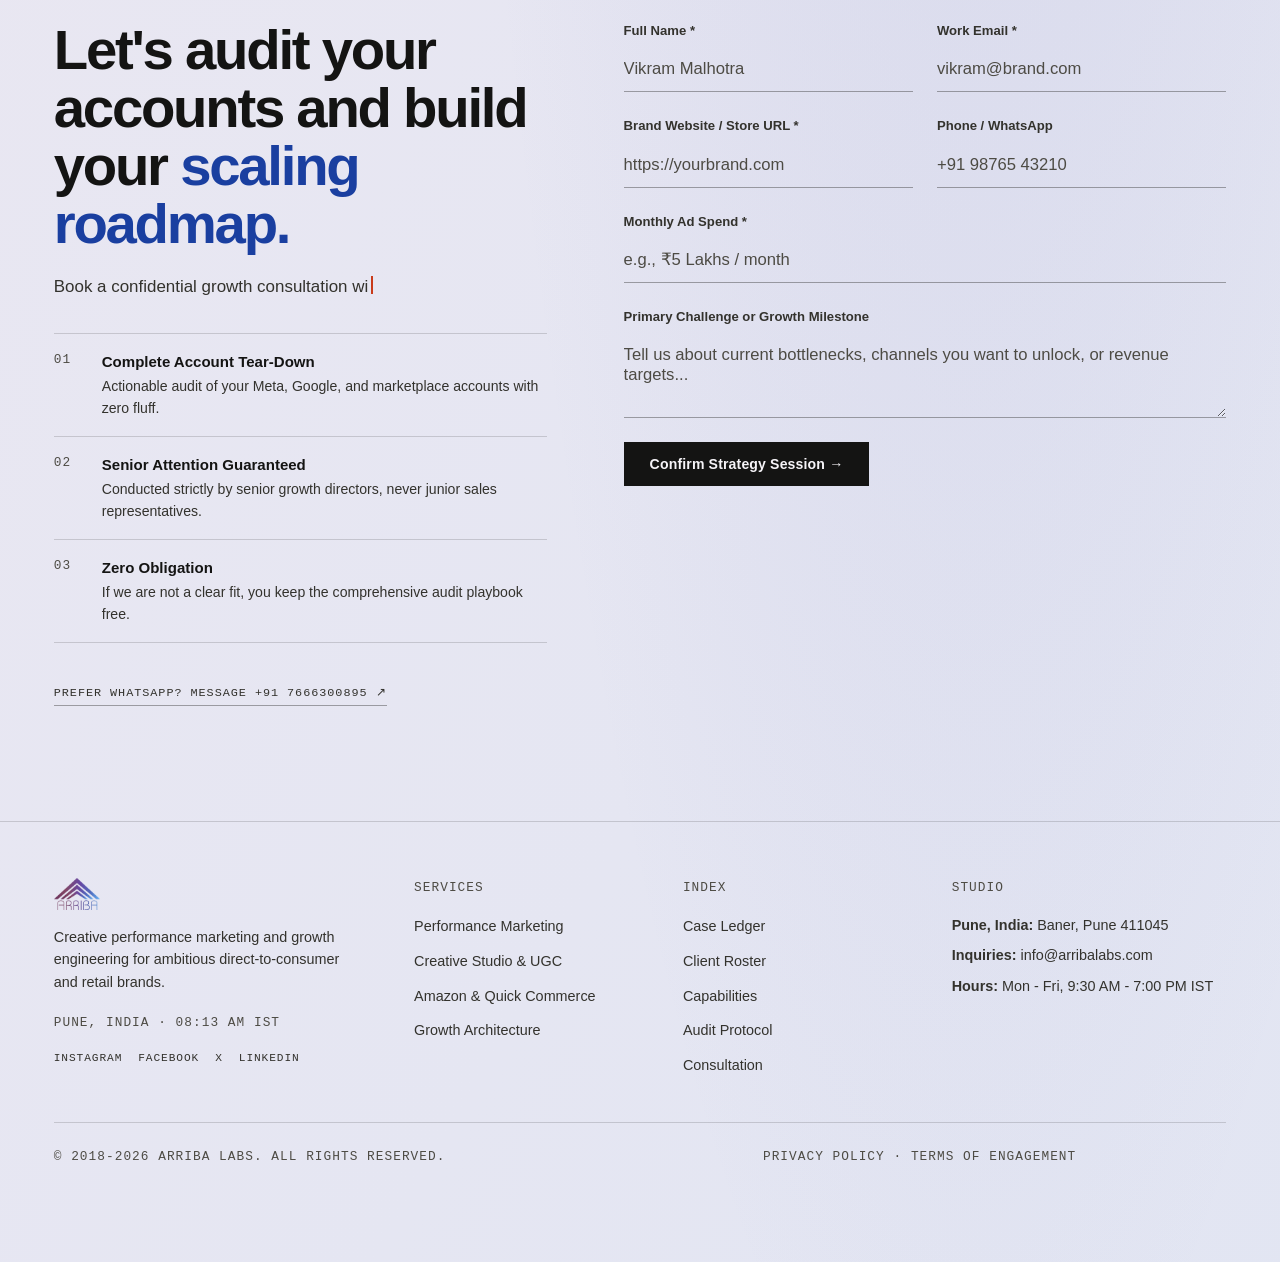
==== commit 7efbc978: "Update client roster caption from 18 to 150+ brands" ====
--- a/index.html
+++ b/index.html
@@ -267,7 +267,7 @@
     <section class="roster-band" id="clients">
       <div class="wrap">
         <div class="roster-top">
-          <p class="roster-caption">Selected engagements across 18 consumer, retail, and global brands</p>
+          <p class="roster-caption">Selected engagements across 150+ consumer, retail, and global brands</p>
         </div>
 
         <div class="specimen-grid" id="client-reel-grid" aria-label="Client brand roster">
--- a/styles.css
+++ b/styles.css
@@ -1329,16 +1329,13 @@
 }
 
 .audit-arrow-head {
-  fill: none;
-  stroke: var(--vermilion);
-  stroke-width: 2.2;
-  stroke-linecap: round;
-  stroke-linejoin: round;
+  fill: var(--vermilion);
+  stroke: none;
   opacity: 0;
   transform-box: fill-box;
   transform-origin: center;
-  transform: scale(0.5);
-  transition: opacity 0.25s ease, transform 0.3s cubic-bezier(0.22, 1.4, 0.36, 1);
+  transform: scale(0.4);
+  transition: opacity 0.24s ease, transform 0.28s cubic-bezier(0.22, 1.4, 0.36, 1);
 }
 
 .audit-arrow-head.is-visible {
@@ -1773,11 +1770,17 @@
   z-index: 180;
   max-width: 400px;
   padding: 18px 20px;
-  background: var(--paper-alt);
+  background: rgba(250, 248, 252, 0.97);
   border: 1px solid var(--rule-strong);
+  box-shadow: 0 12px 32px rgba(20, 16, 32, 0.14);
   display: none;
   flex-direction: column;
   gap: 12px;
+}
+
+html[data-theme="dark"] .cookie-notice {
+  background: rgba(20, 20, 25, 0.97);
+  box-shadow: 0 12px 32px rgba(0, 0, 0, 0.5);
 }
 
 .cookie-notice.is-visible {
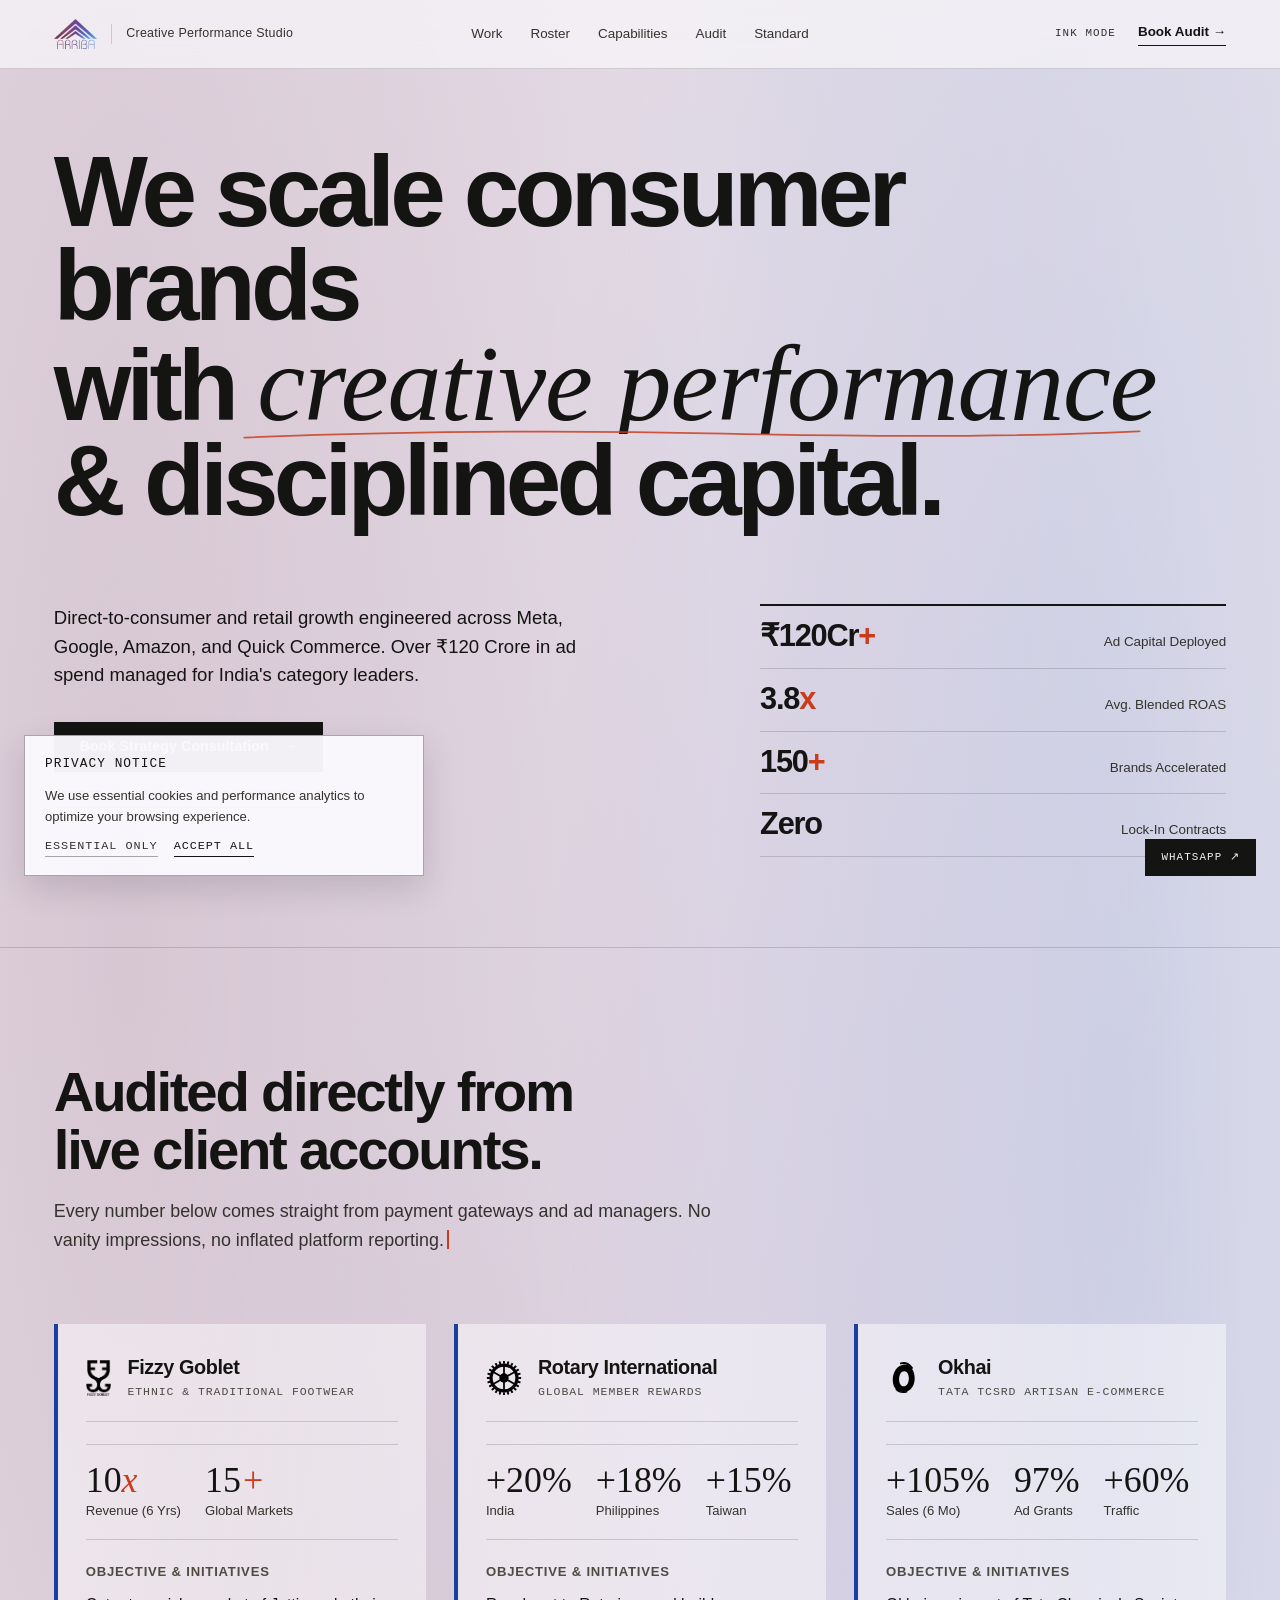
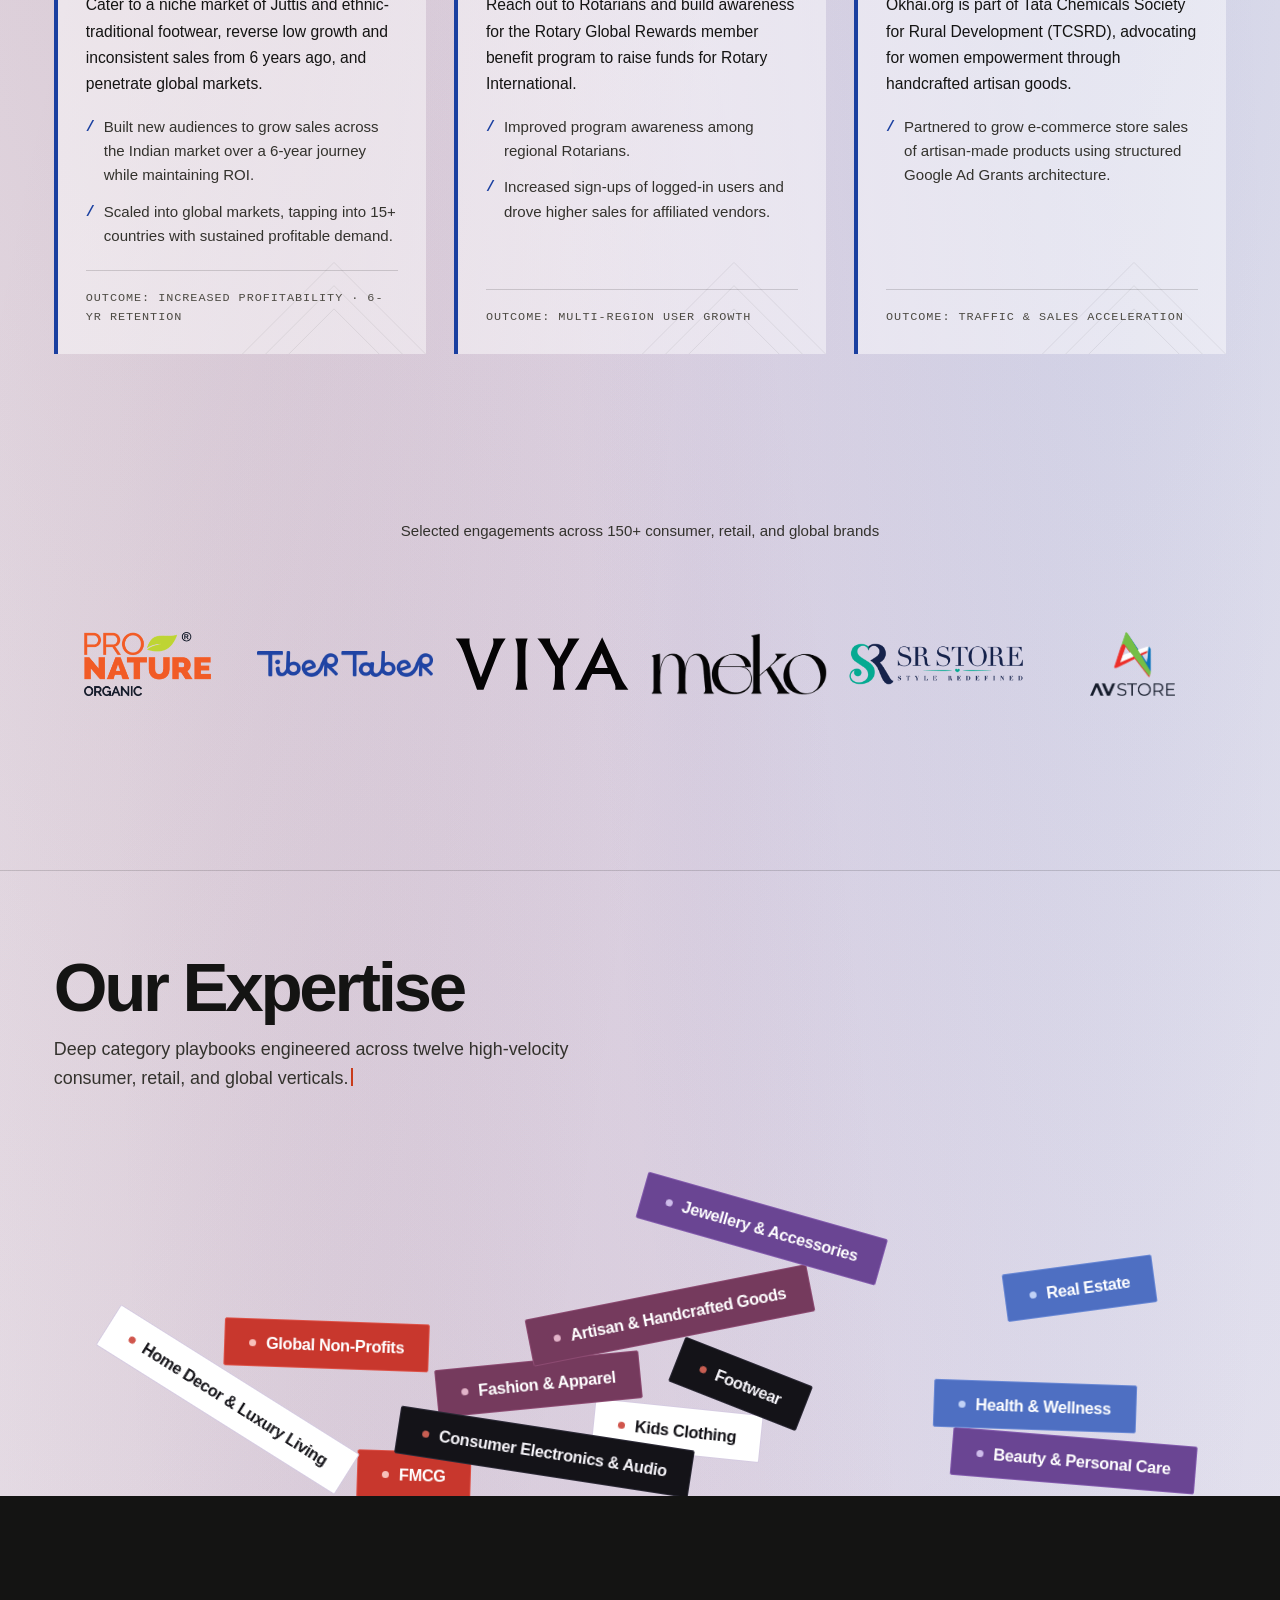
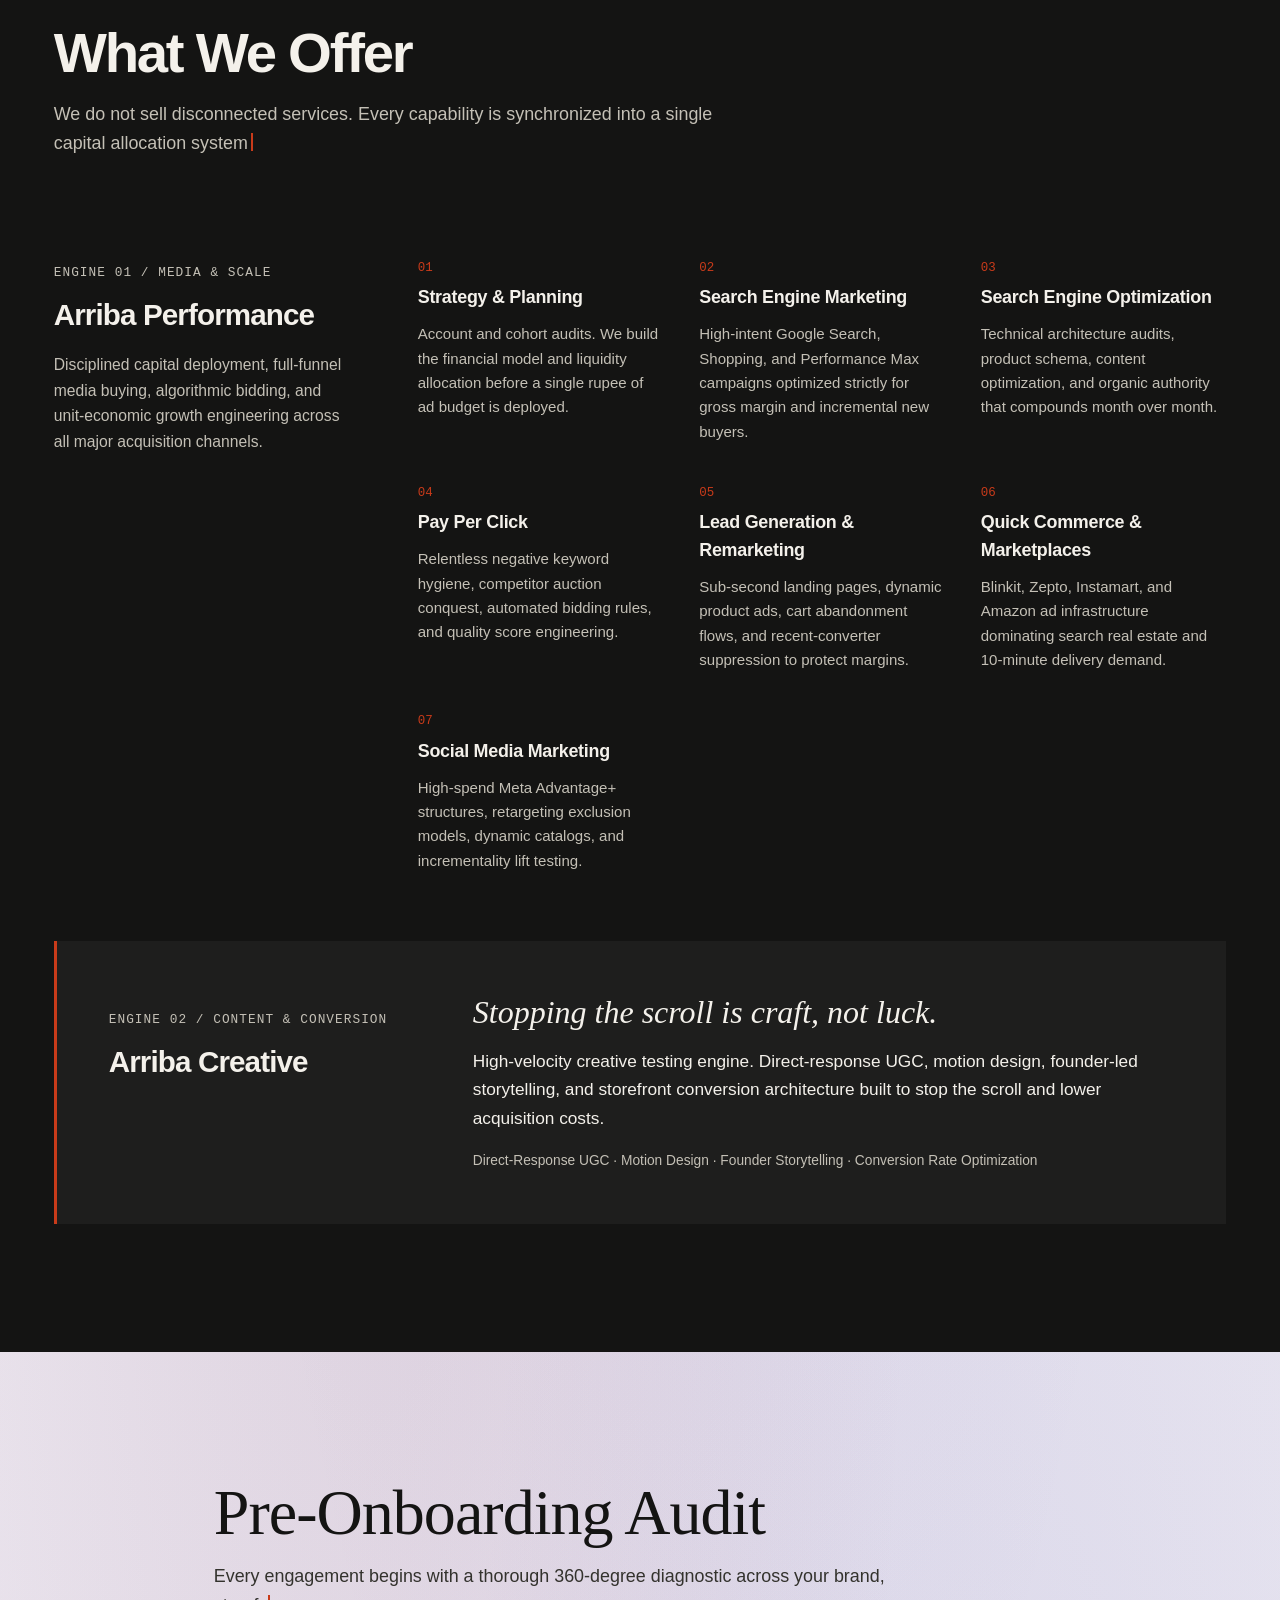
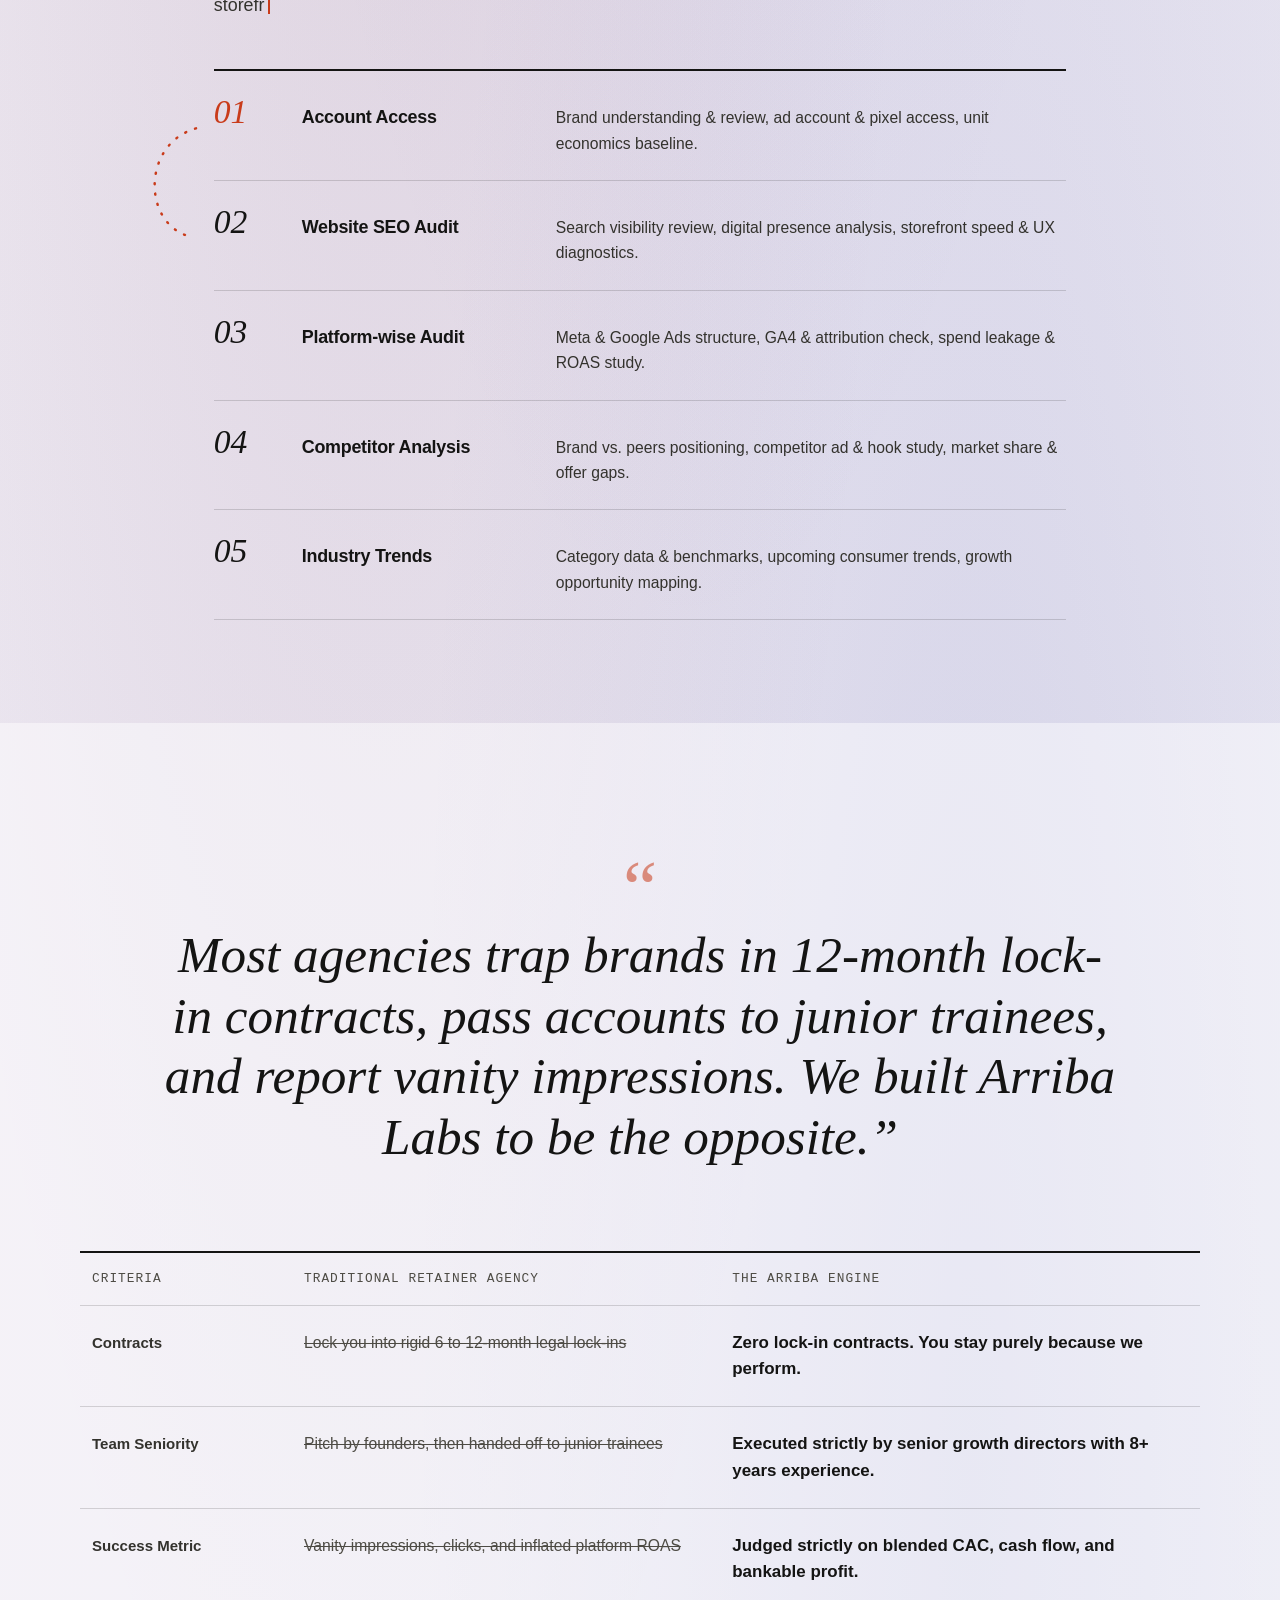
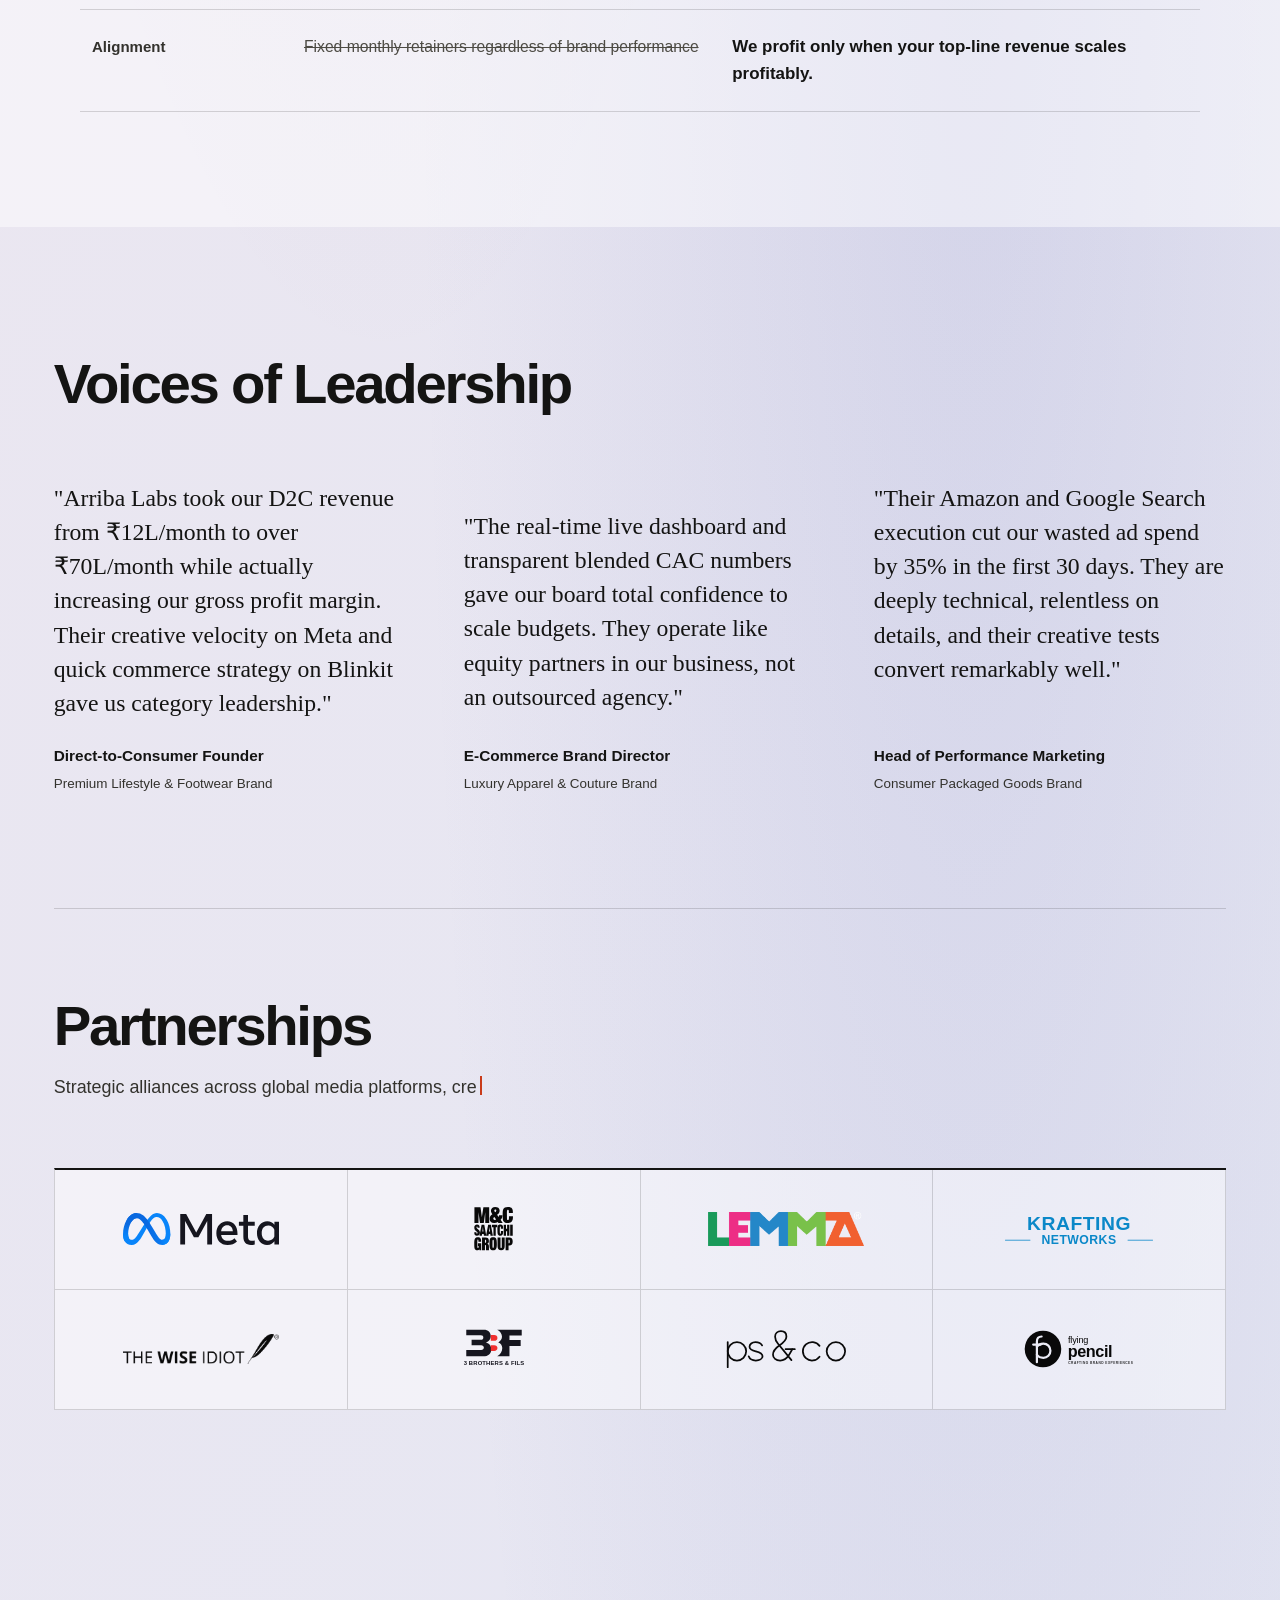
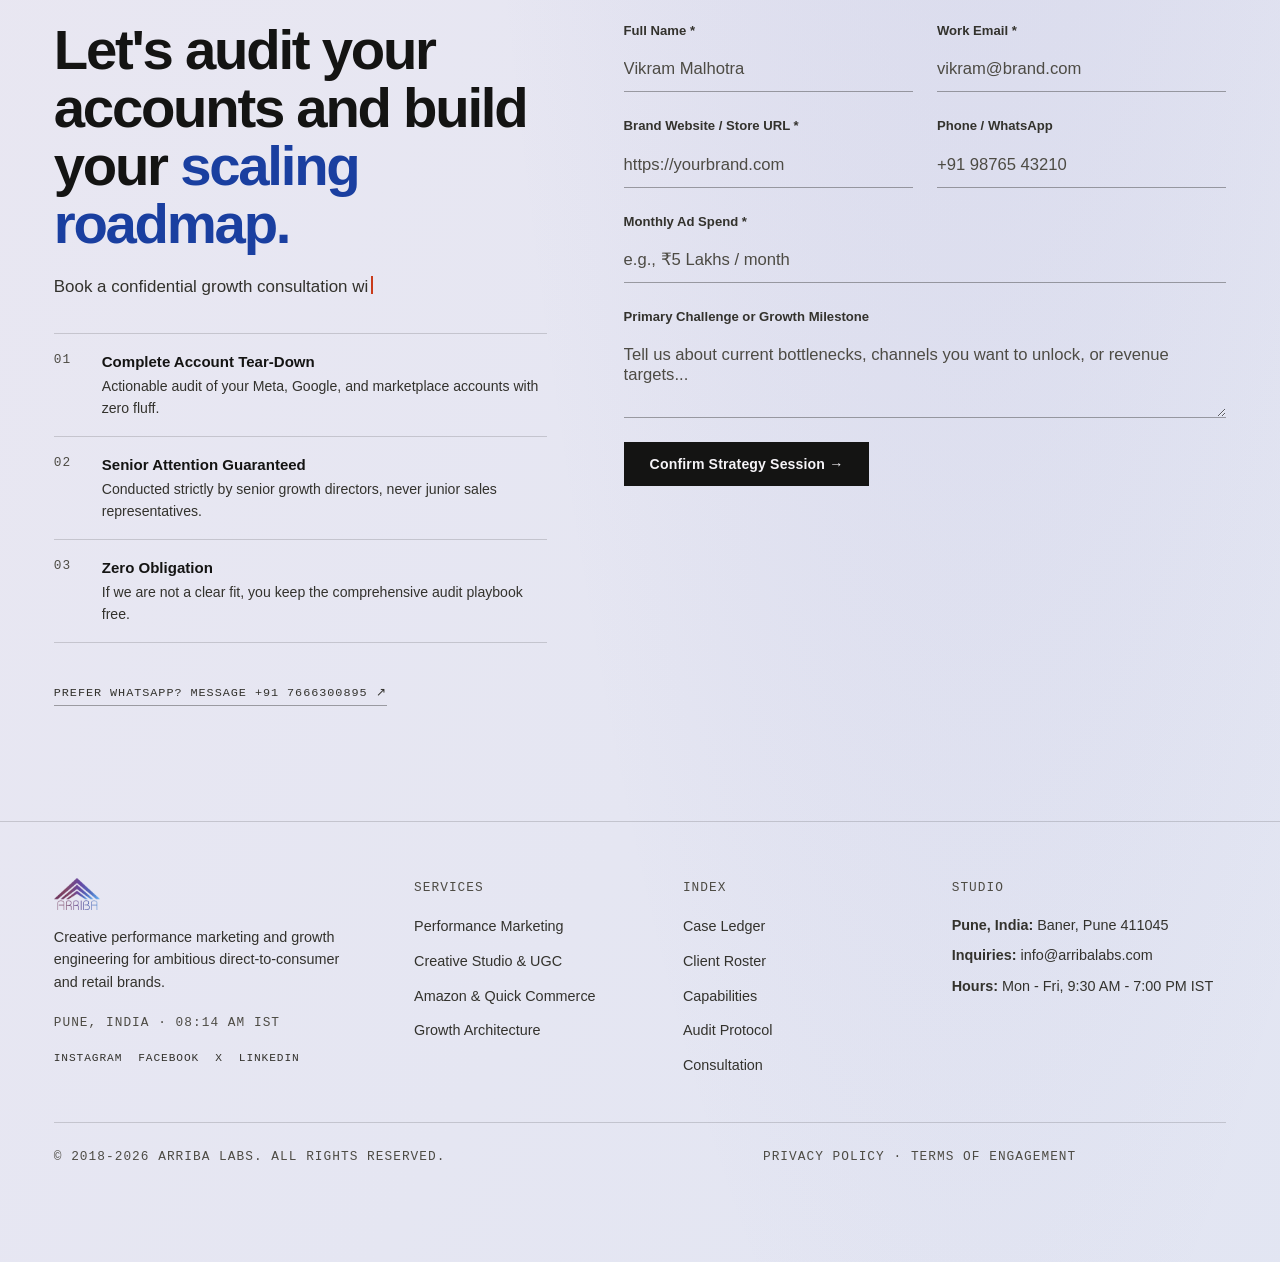
==== commit 1211dec3: "Remove hero money flying background animation" ====
--- a/index.html
+++ b/index.html
@@ -99,7 +99,6 @@
 
     <!-- ==================== BAND 01: EXHIBITION COVER ==================== -->
     <section class="cover-band">
-      <canvas class="currency-rain-canvas" id="currency-rain-canvas" aria-hidden="true"></canvas>
       <div class="wrap">
         <h1 class="cover-headline">
           We scale consumer brands<br>
--- a/styles.css
+++ b/styles.css
@@ -337,23 +337,6 @@
 .cover-band > .wrap {
   position: relative;
   z-index: 2;
-}
-
-/* Continuous Aerodynamic Paper Bill & Coin Rain Canvas (Hero Only) */
-.currency-rain-canvas {
-  position: absolute;
-  inset: 0;
-  width: 100%;
-  height: 100%;
-  z-index: 0;
-  pointer-events: none;
-  display: block;
-}
-
-@media (prefers-reduced-motion: reduce) {
-  .currency-rain-canvas {
-    display: none;
-  }
 }
 
 .cover-top-meta {
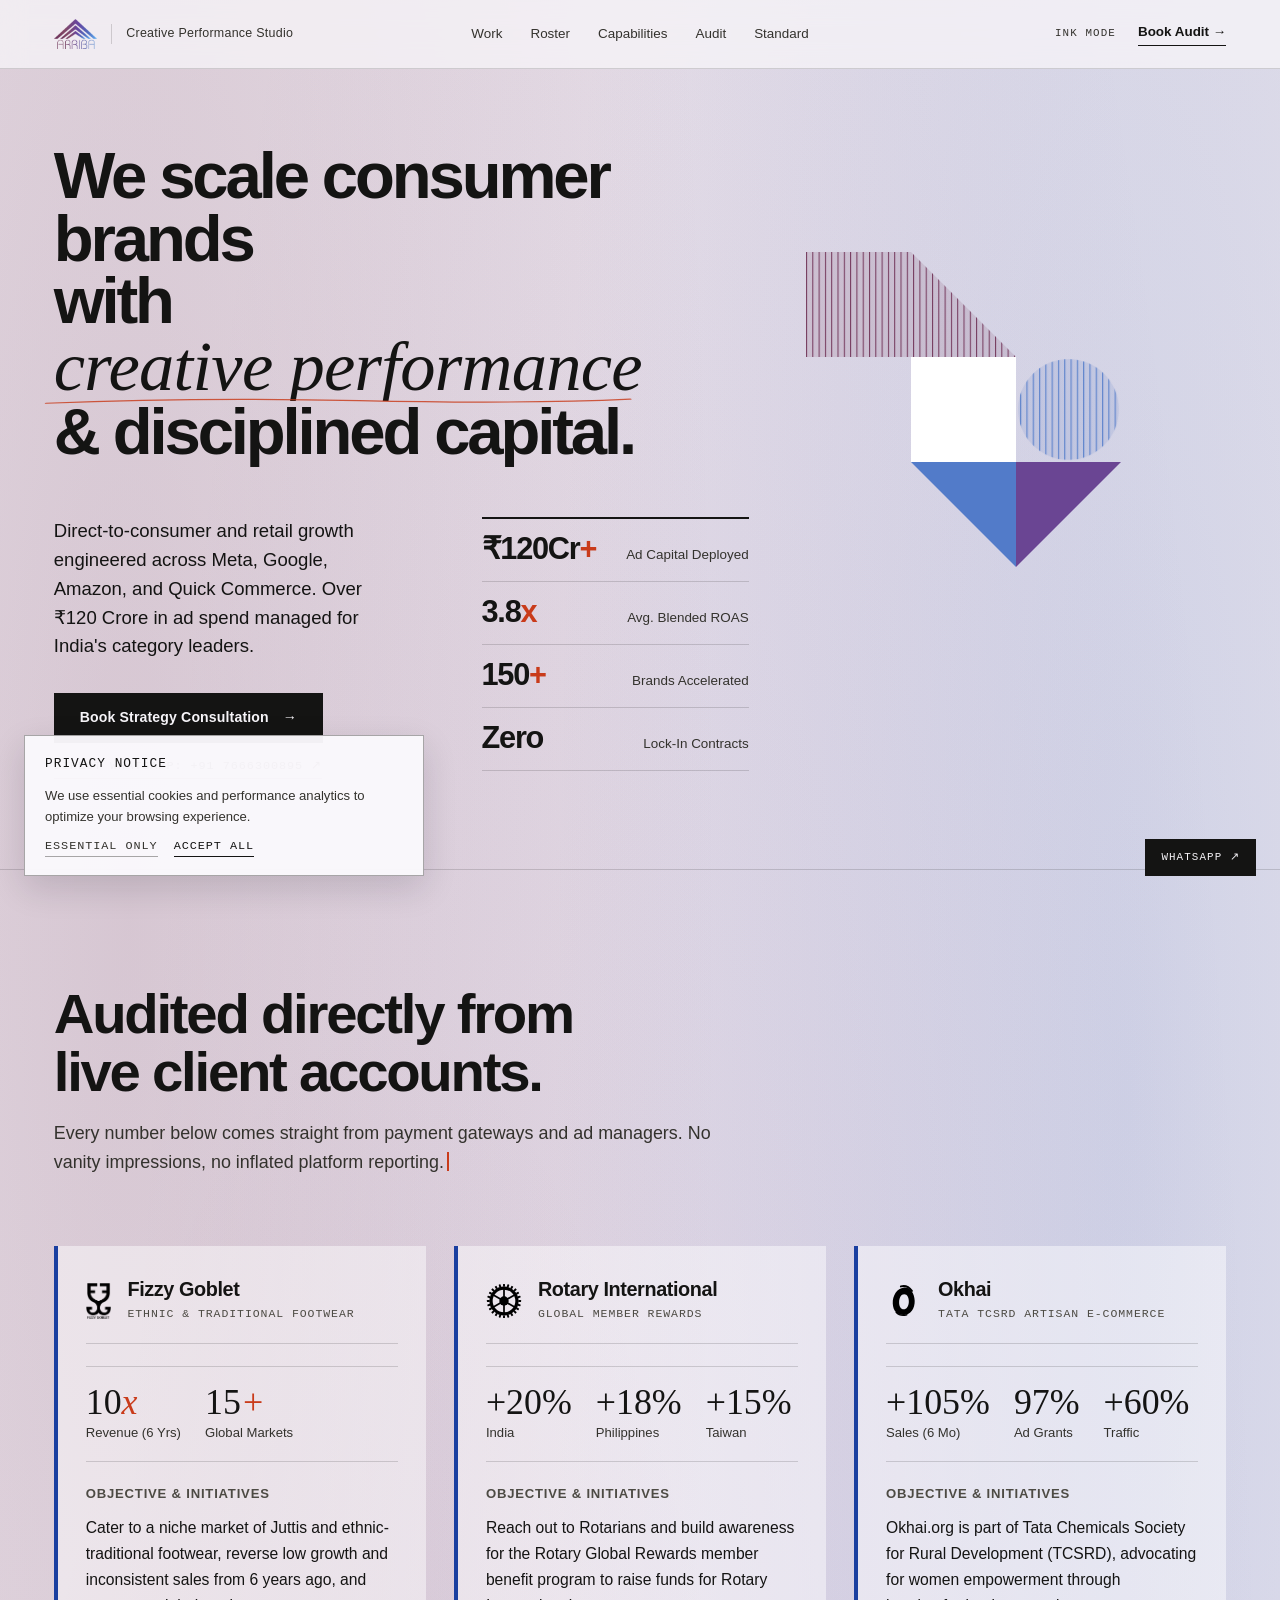
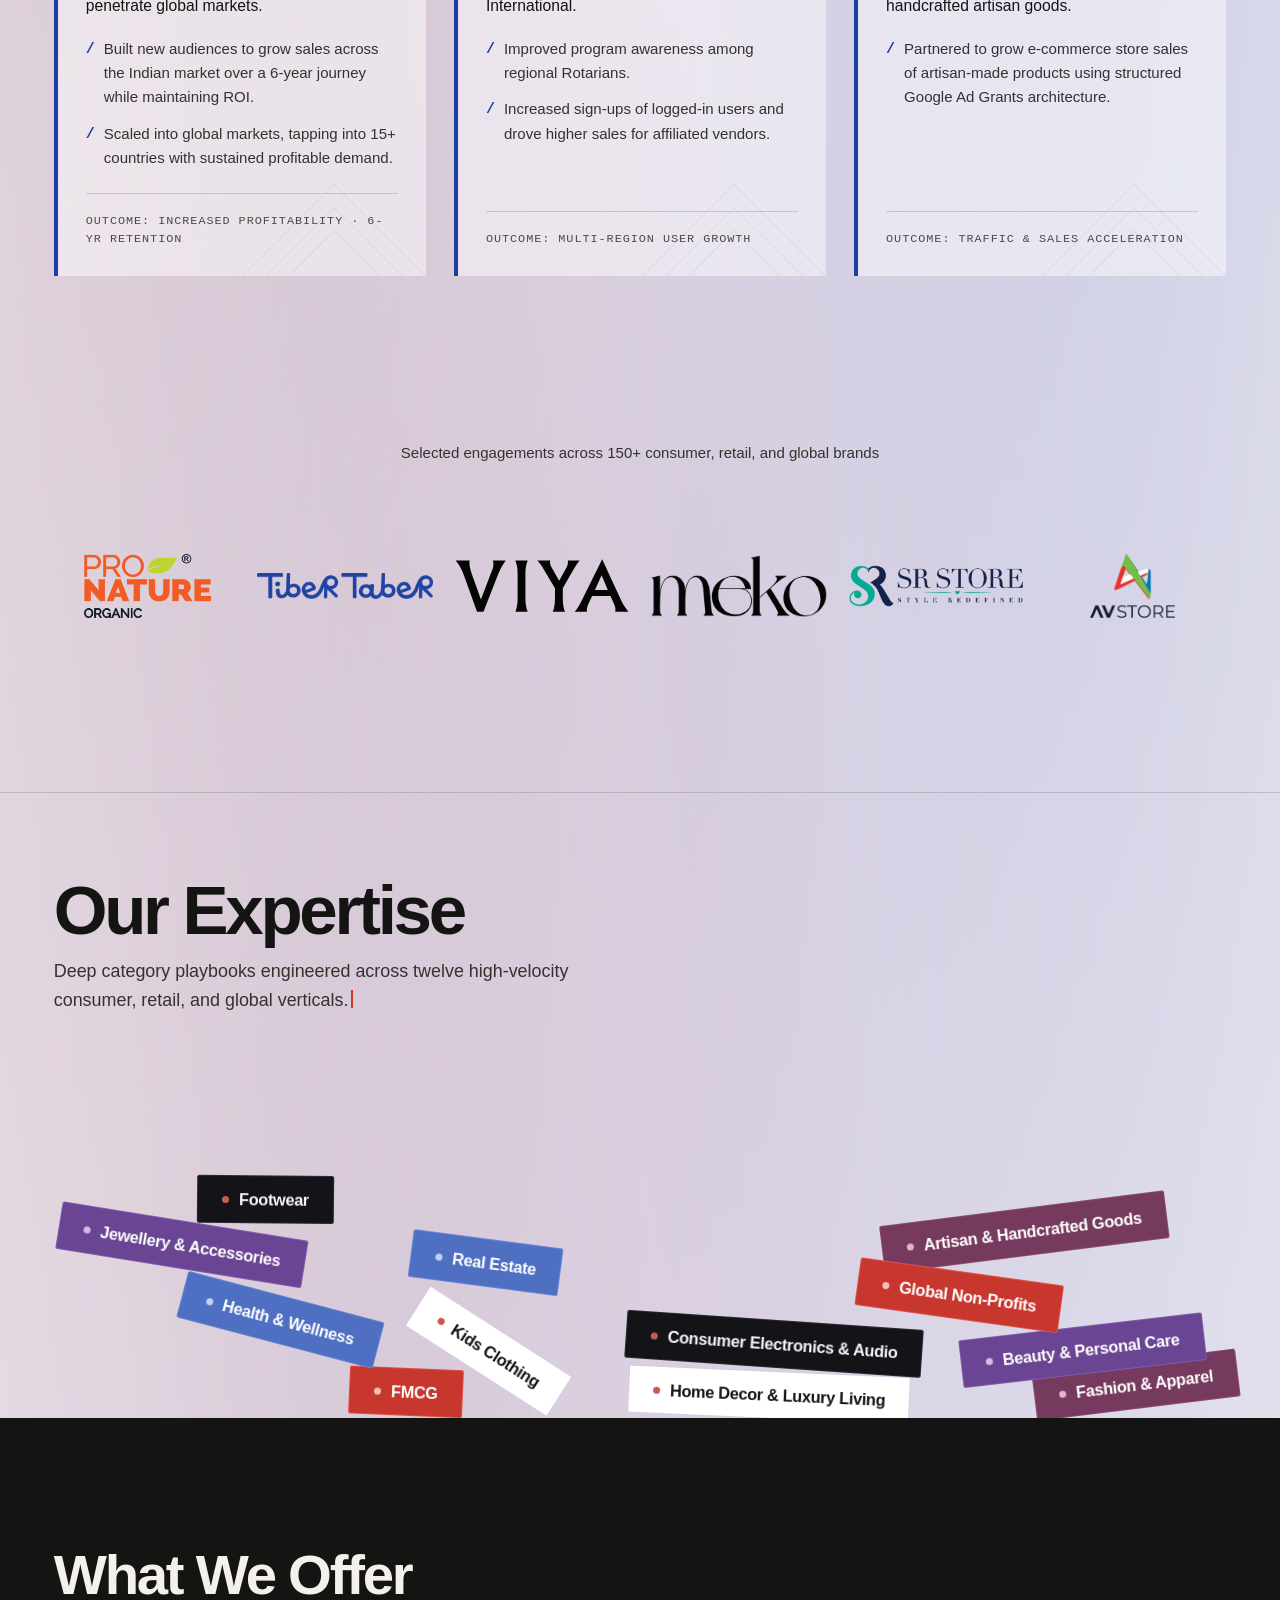
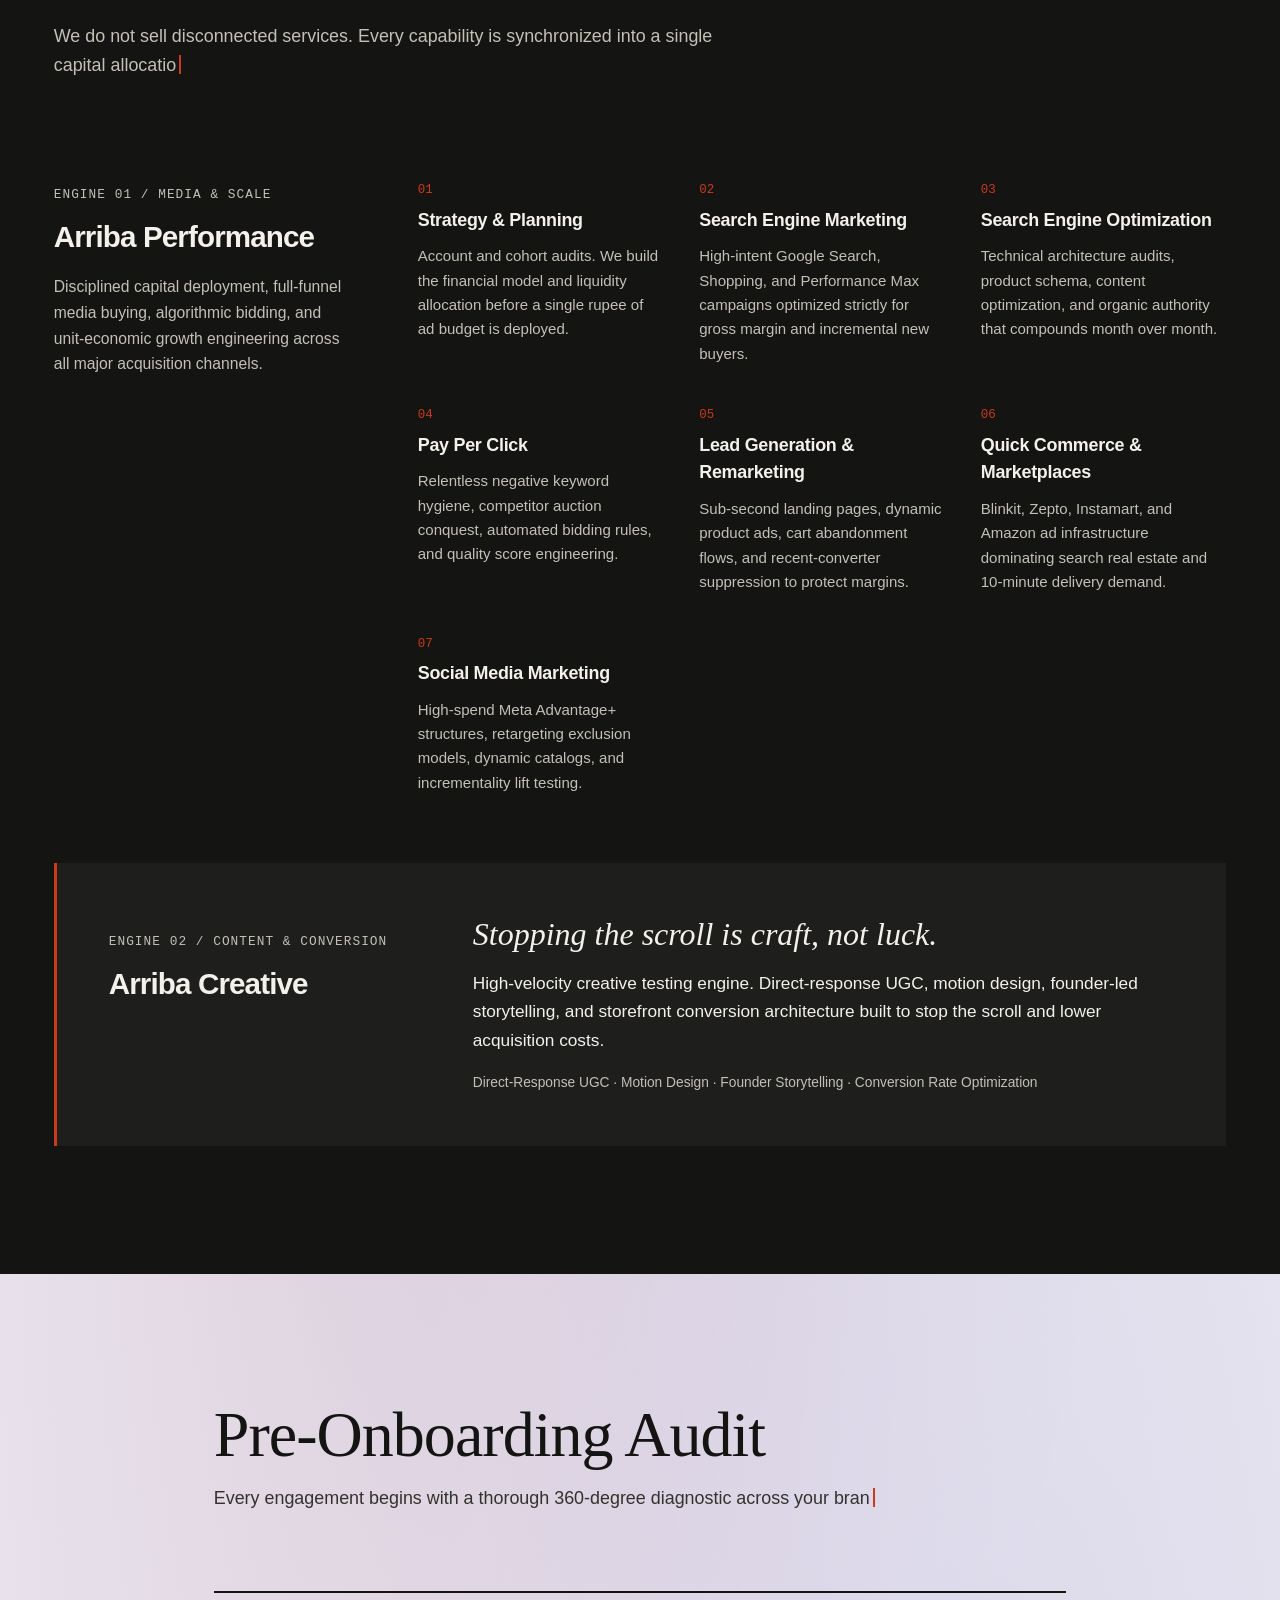
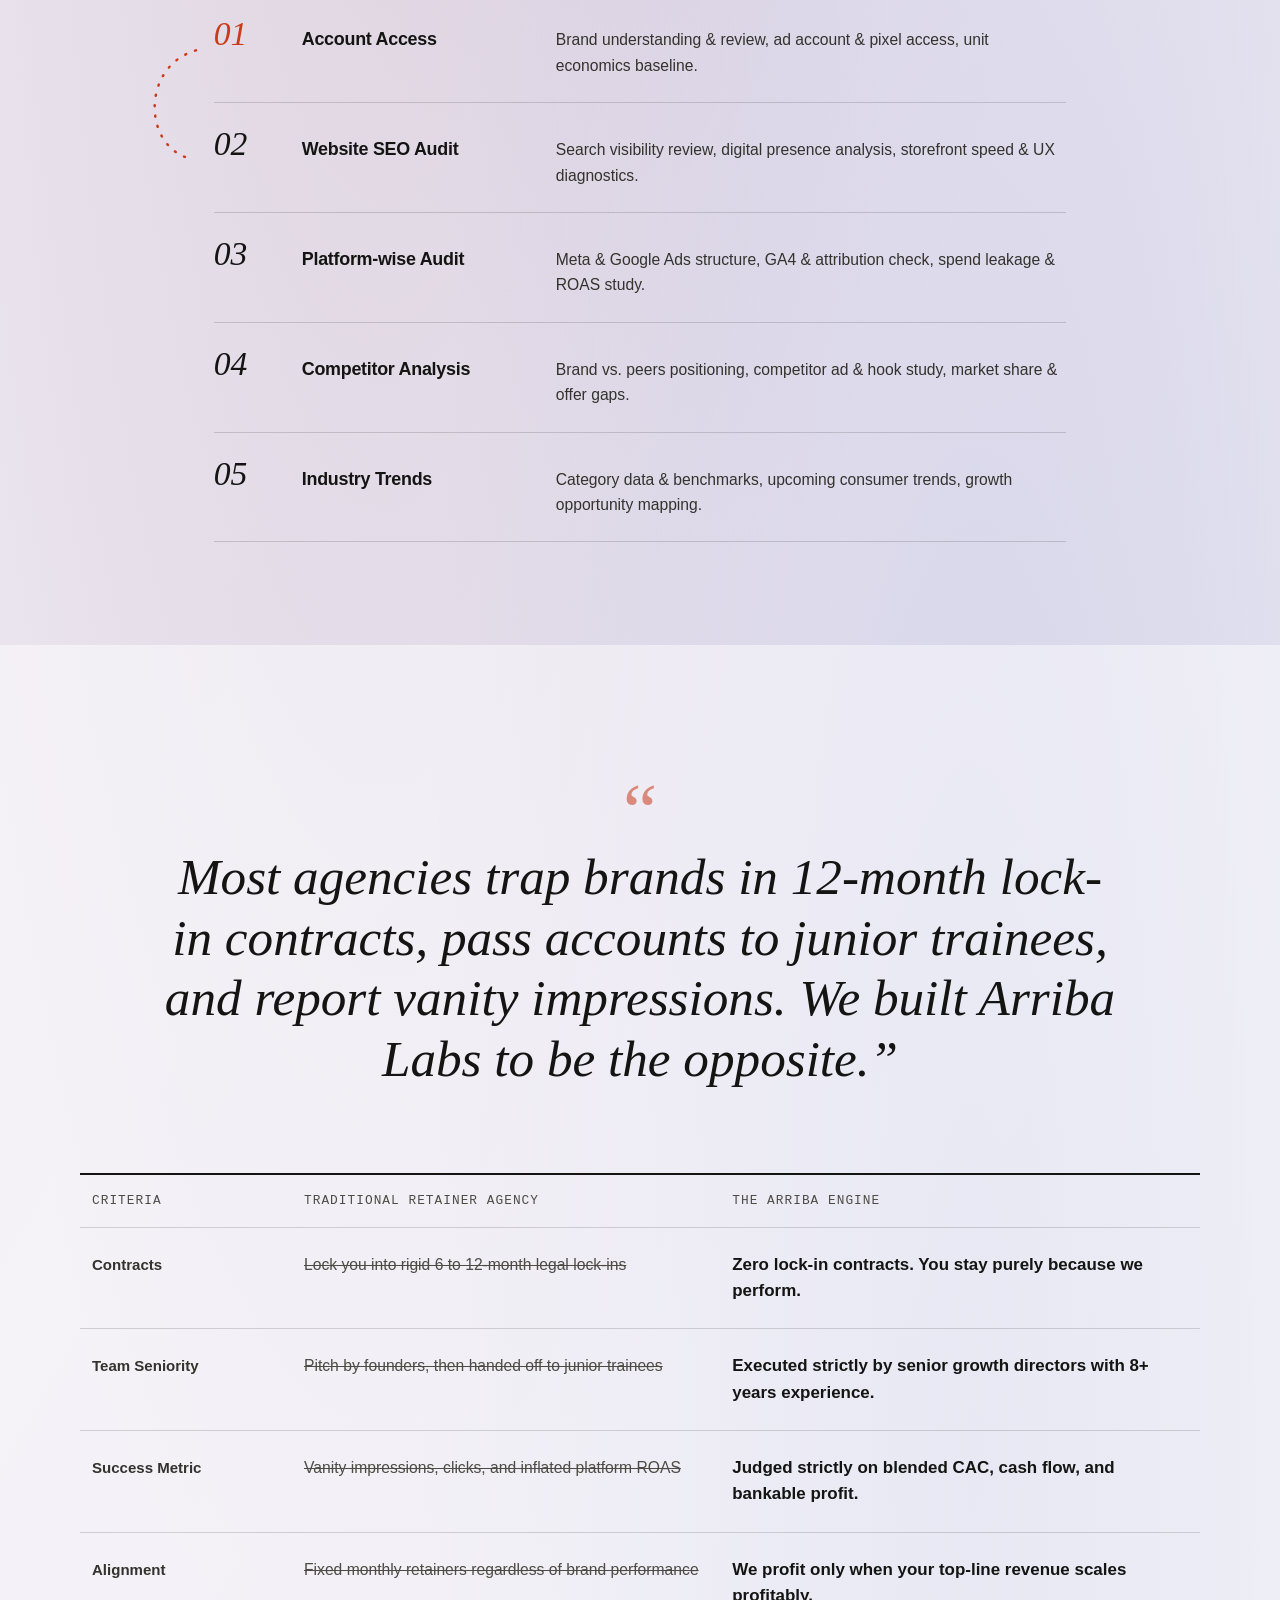
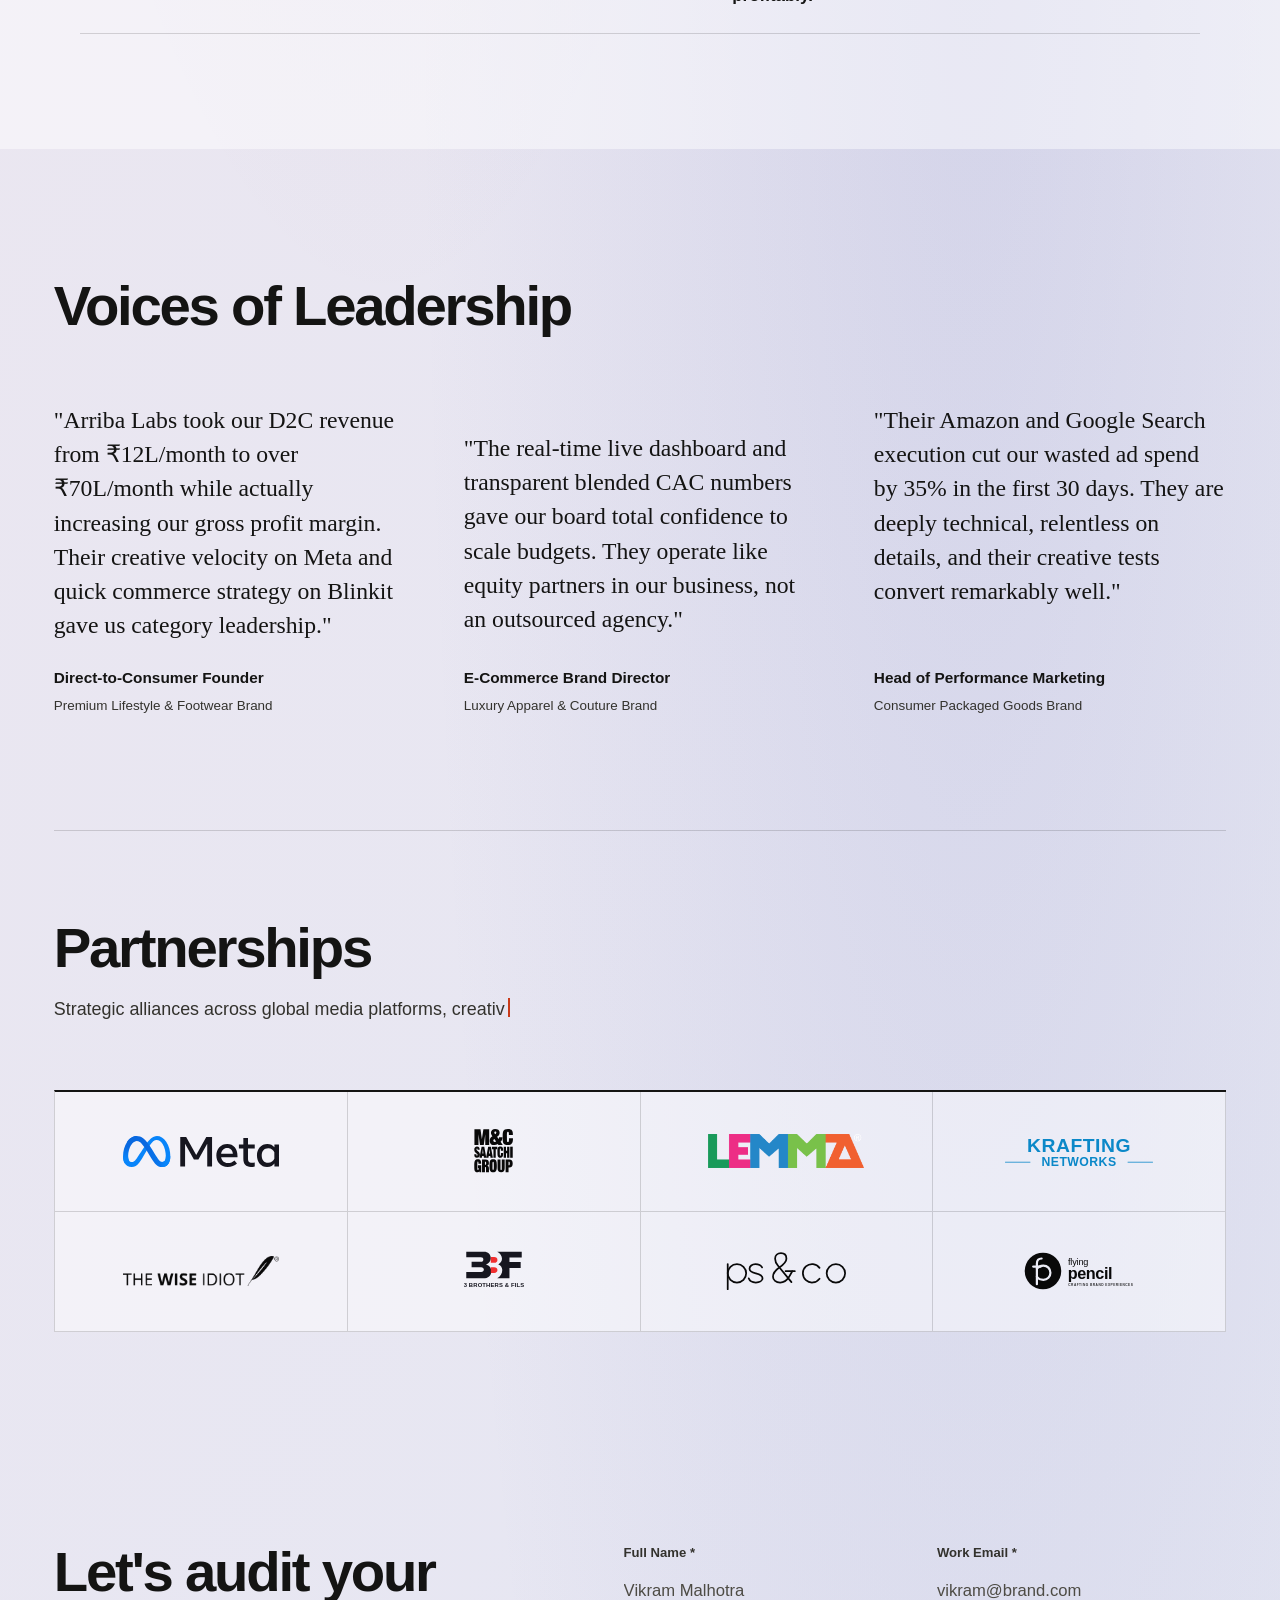
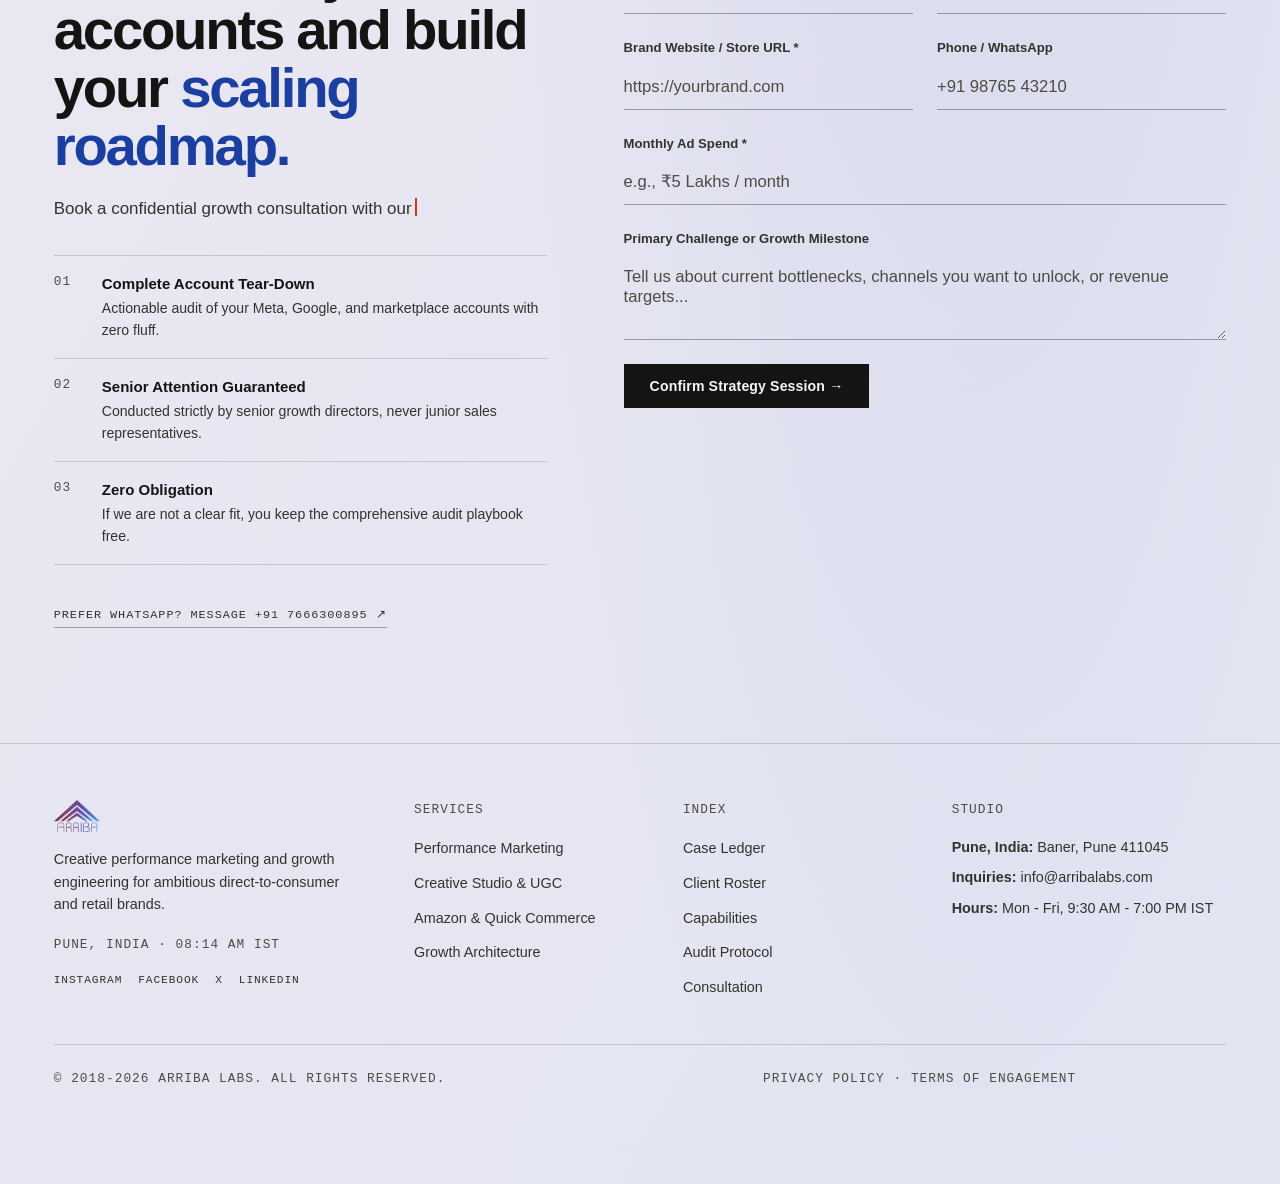
==== commit df867f3f: "Add Bauhaus kinetic geometric tile mosaic animation beside hero content" ====
--- a/index.html
+++ b/index.html
@@ -100,42 +100,51 @@
     <!-- ==================== BAND 01: EXHIBITION COVER ==================== -->
     <section class="cover-band">
       <div class="wrap">
-        <h1 class="cover-headline">
-          We scale consumer brands<br>
-          with <span class="serif-i"><span class="shine-phrase">creative performance</span><svg class="headline-underline-svg" viewBox="0 0 420 22" preserveAspectRatio="none" aria-hidden="true"><path d="M 3 16 Q 110 4 225 11 T 417 8" /></svg></span><br>
-          <span class="cover-headline-indent">&amp; disciplined capital.</span>
-        </h1>
-
-        <div class="cover-spread">
-          <!-- Col 1-6: Editorial Thesis & Actions -->
-          <div class="cover-thesis-col">
-            <p class="cover-thesis">
-              Direct-to-consumer and retail growth engineered across Meta, Google, Amazon, and Quick Commerce. Over ₹120 Crore in ad spend managed for India's category leaders.
-            </p>
-            <div class="cover-actions">
-              <a href="#contact" class="action-primary">Book Strategy Consultation <span class="arrow-glide">&rarr;</span></a>
-              <a href="https://wa.me/917666300895?text=Hi%20Arriba%20Labs,%20I'd%20like%20to%20discuss%20scaling%20our%20e-commerce%20brand." class="action-inline" target="_blank" rel="noopener noreferrer">Direct WhatsApp: +91 7666300895 &nearr;</a>
-            </div>
-          </div>
-
-          <!-- Col 8-12: Vertical Financial Ledger -->
-          <div class="cover-ledger-col" aria-label="Key Performance Figures">
-            <div class="ledger-line">
-              <span class="ledger-figure">₹120Cr<em>+</em></span>
-              <span class="ledger-desc">Ad Capital Deployed</span>
-            </div>
-            <div class="ledger-line">
-              <span class="ledger-figure">3.8<em>x</em></span>
-              <span class="ledger-desc">Avg. Blended ROAS</span>
-            </div>
-            <div class="ledger-line">
-              <span class="ledger-figure">150<em>+</em></span>
-              <span class="ledger-desc">Brands Accelerated</span>
-            </div>
-            <div class="ledger-line">
-              <span class="ledger-figure">Zero</span>
-              <span class="ledger-desc">Lock-In Contracts</span>
-            </div>
+        <div class="cover-hero-grid">
+          <div class="cover-hero-content">
+            <h1 class="cover-headline">
+              We scale consumer brands<br>
+              with <span class="serif-i"><span class="shine-phrase">creative performance</span><svg class="headline-underline-svg" viewBox="0 0 420 22" preserveAspectRatio="none" aria-hidden="true"><path d="M 3 16 Q 110 4 225 11 T 417 8" /></svg></span><br>
+              <span class="cover-headline-indent">&amp; disciplined capital.</span>
+            </h1>
+
+            <div class="cover-spread">
+              <!-- Col 1-6: Editorial Thesis & Actions -->
+              <div class="cover-thesis-col">
+                <p class="cover-thesis">
+                  Direct-to-consumer and retail growth engineered across Meta, Google, Amazon, and Quick Commerce. Over ₹120 Crore in ad spend managed for India's category leaders.
+                </p>
+                <div class="cover-actions">
+                  <a href="#contact" class="action-primary">Book Strategy Consultation <span class="arrow-glide">&rarr;</span></a>
+                  <a href="https://wa.me/917666300895?text=Hi%20Arriba%20Labs,%20I'd%20like%20to%20discuss%20scaling%20our%20e-commerce%20brand." class="action-inline" target="_blank" rel="noopener noreferrer">Direct WhatsApp: +91 7666300895 &nearr;</a>
+                </div>
+              </div>
+
+              <!-- Col 8-12: Vertical Financial Ledger -->
+              <div class="cover-ledger-col" aria-label="Key Performance Figures">
+                <div class="ledger-line">
+                  <span class="ledger-figure">₹120Cr<em>+</em></span>
+                  <span class="ledger-desc">Ad Capital Deployed</span>
+                </div>
+                <div class="ledger-line">
+                  <span class="ledger-figure">3.8<em>x</em></span>
+                  <span class="ledger-desc">Avg. Blended ROAS</span>
+                </div>
+                <div class="ledger-line">
+                  <span class="ledger-figure">150<em>+</em></span>
+                  <span class="ledger-desc">Brands Accelerated</span>
+                </div>
+                <div class="ledger-line">
+                  <span class="ledger-figure">Zero</span>
+                  <span class="ledger-desc">Lock-In Contracts</span>
+                </div>
+              </div>
+            </div>
+          </div>
+
+          <!-- Right Side: Kinetic Bauhaus Geometric Tile Mosaic -->
+          <div class="cover-bauhaus-col" id="hero-bauhaus-stage" aria-hidden="true">
+            <svg class="bauhaus-svg" id="hero-bauhaus-svg" viewBox="0 0 400 400" xmlns="http://www.w3.org/2000/svg"></svg>
           </div>
         </div>
       </div>
--- a/styles.css
+++ b/styles.css
@@ -351,13 +351,61 @@
   color: var(--ink-muted);
 }
 
+.cover-hero-grid {
+  display: grid;
+  grid-template-columns: minmax(0, 1.38fr) minmax(300px, 420px);
+  gap: clamp(32px, 4.5vw, 64px);
+  align-items: center;
+}
+
+.cover-hero-content {
+  min-width: 0;
+}
+
+.cover-bauhaus-col {
+  display: flex;
+  align-items: center;
+  justify-content: center;
+  width: 100%;
+}
+
+.bauhaus-svg {
+  width: 100%;
+  max-width: 420px;
+  height: auto;
+  display: block;
+  overflow: visible;
+}
+
+.bauhaus-tile {
+  transform-box: fill-box;
+  transform-origin: center;
+  opacity: 0;
+  transition:
+    transform 0.68s cubic-bezier(0.22, 1, 0.36, 1),
+    opacity 0.42s ease;
+  will-change: transform, opacity;
+}
+
+.bauhaus-tile.is-in {
+  opacity: 1;
+  transform: translate(0px, 0px) scale(1) rotate(0deg) !important;
+}
+
+.bauhaus-tile.is-out {
+  opacity: 0;
+  transition:
+    transform 0.48s cubic-bezier(0.55, 0, 0.78, 0.2),
+    opacity 0.36s ease;
+}
+
 .cover-headline {
-  font-size: clamp(3rem, 7.8vw, 7.6rem);
+  font-size: clamp(2.65rem, 5.1vw, 5.35rem);
   font-weight: 800;
-  line-height: 0.94;
+  line-height: 0.96;
   letter-spacing: -0.048em;
   color: var(--ink);
-  margin-bottom: clamp(40px, 6vw, 76px);
+  margin-bottom: clamp(32px, 4.5vw, 54px);
 }
 
 .cover-headline .serif-i {
@@ -1817,6 +1865,13 @@
   .menu-btn {
     display: inline-block;
   }
+  .cover-hero-grid {
+    grid-template-columns: 1fr;
+    gap: 36px;
+  }
+  .bauhaus-svg {
+    max-width: 320px;
+  }
   .cover-spread {
     grid-template-columns: 1fr;
   }
